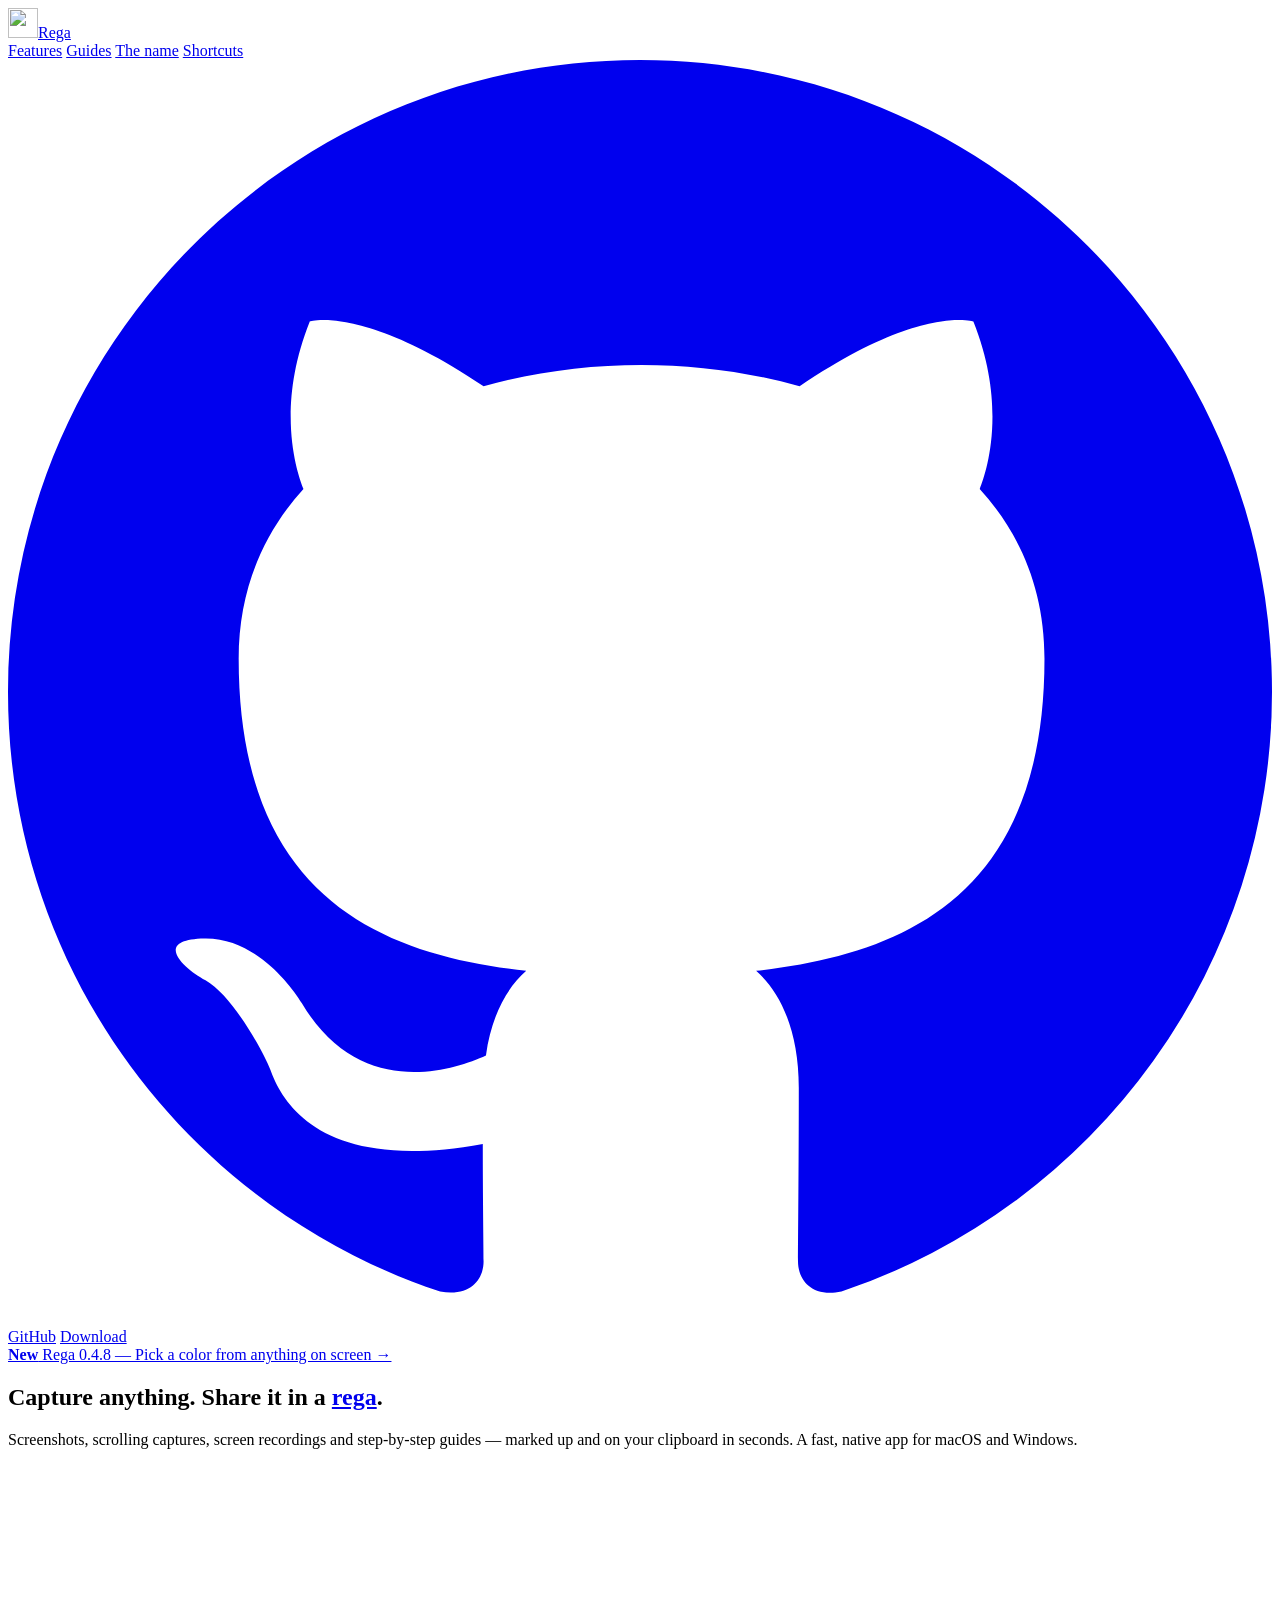
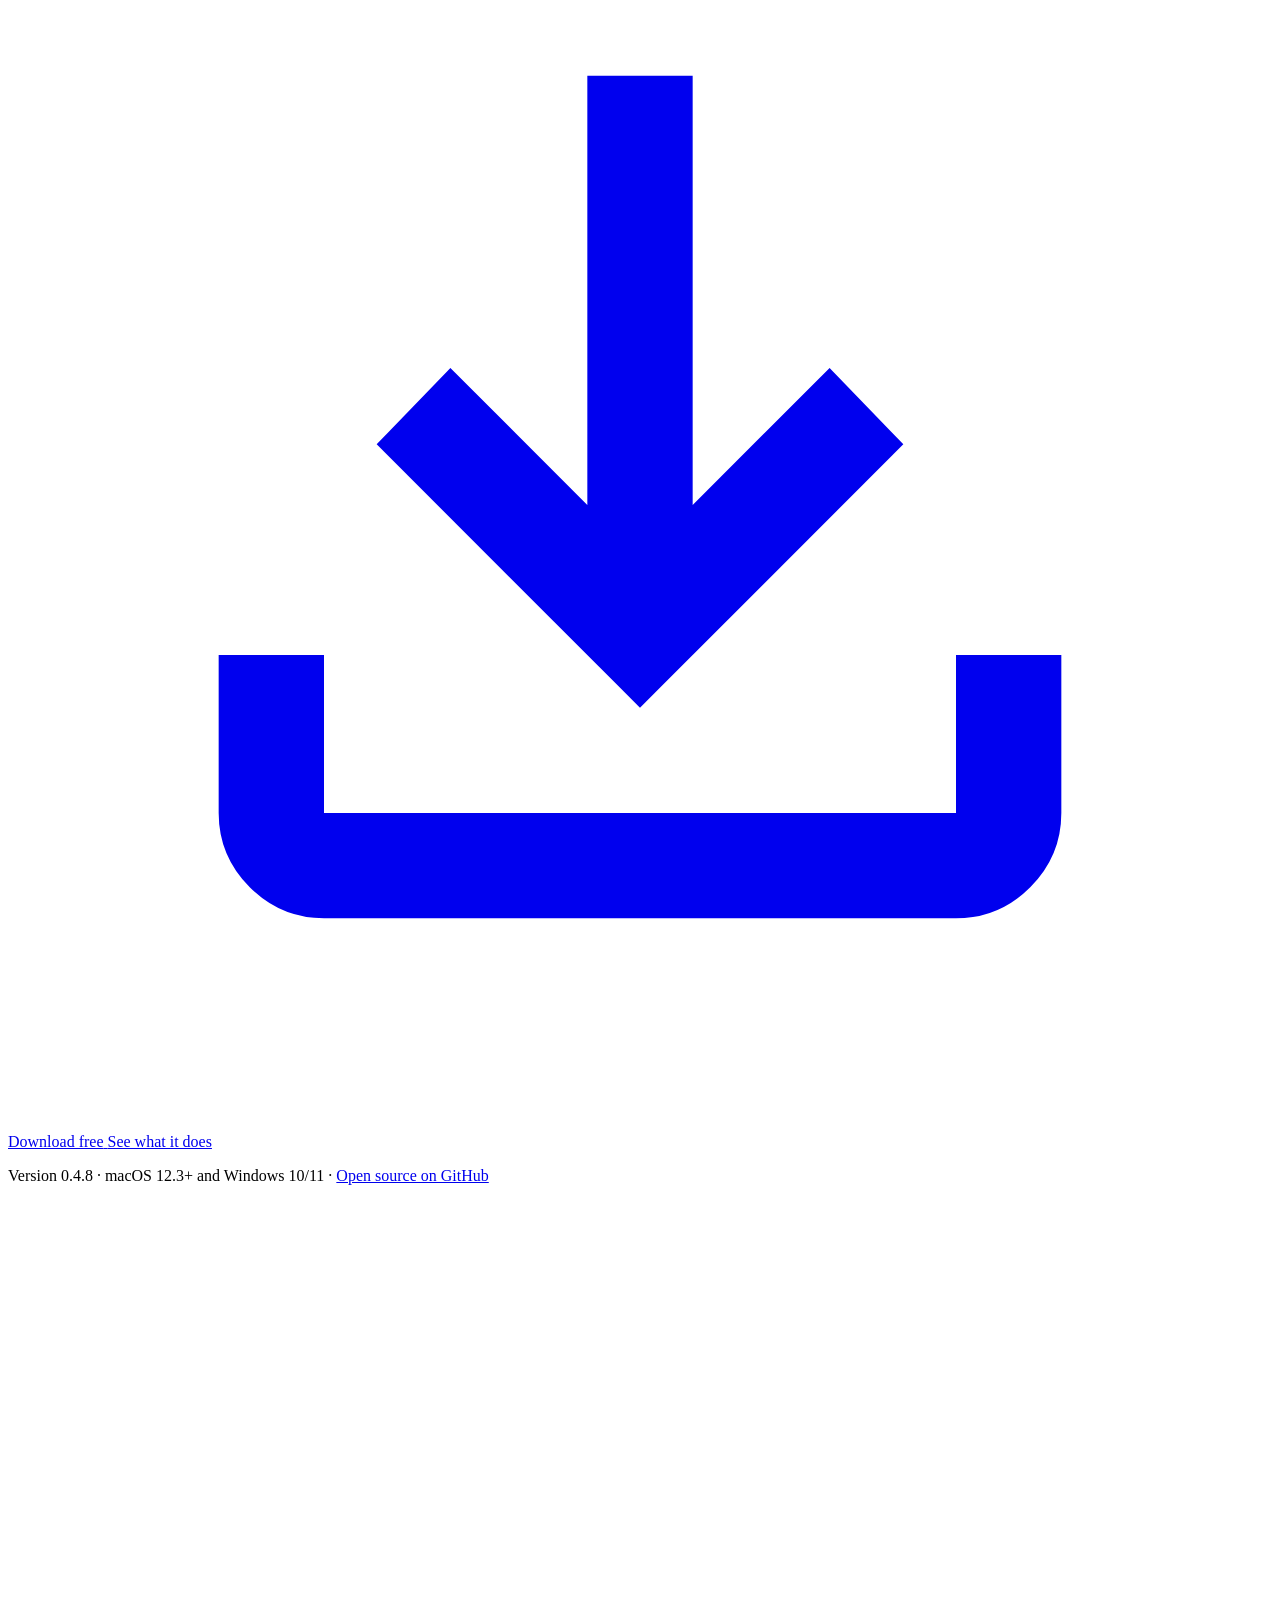
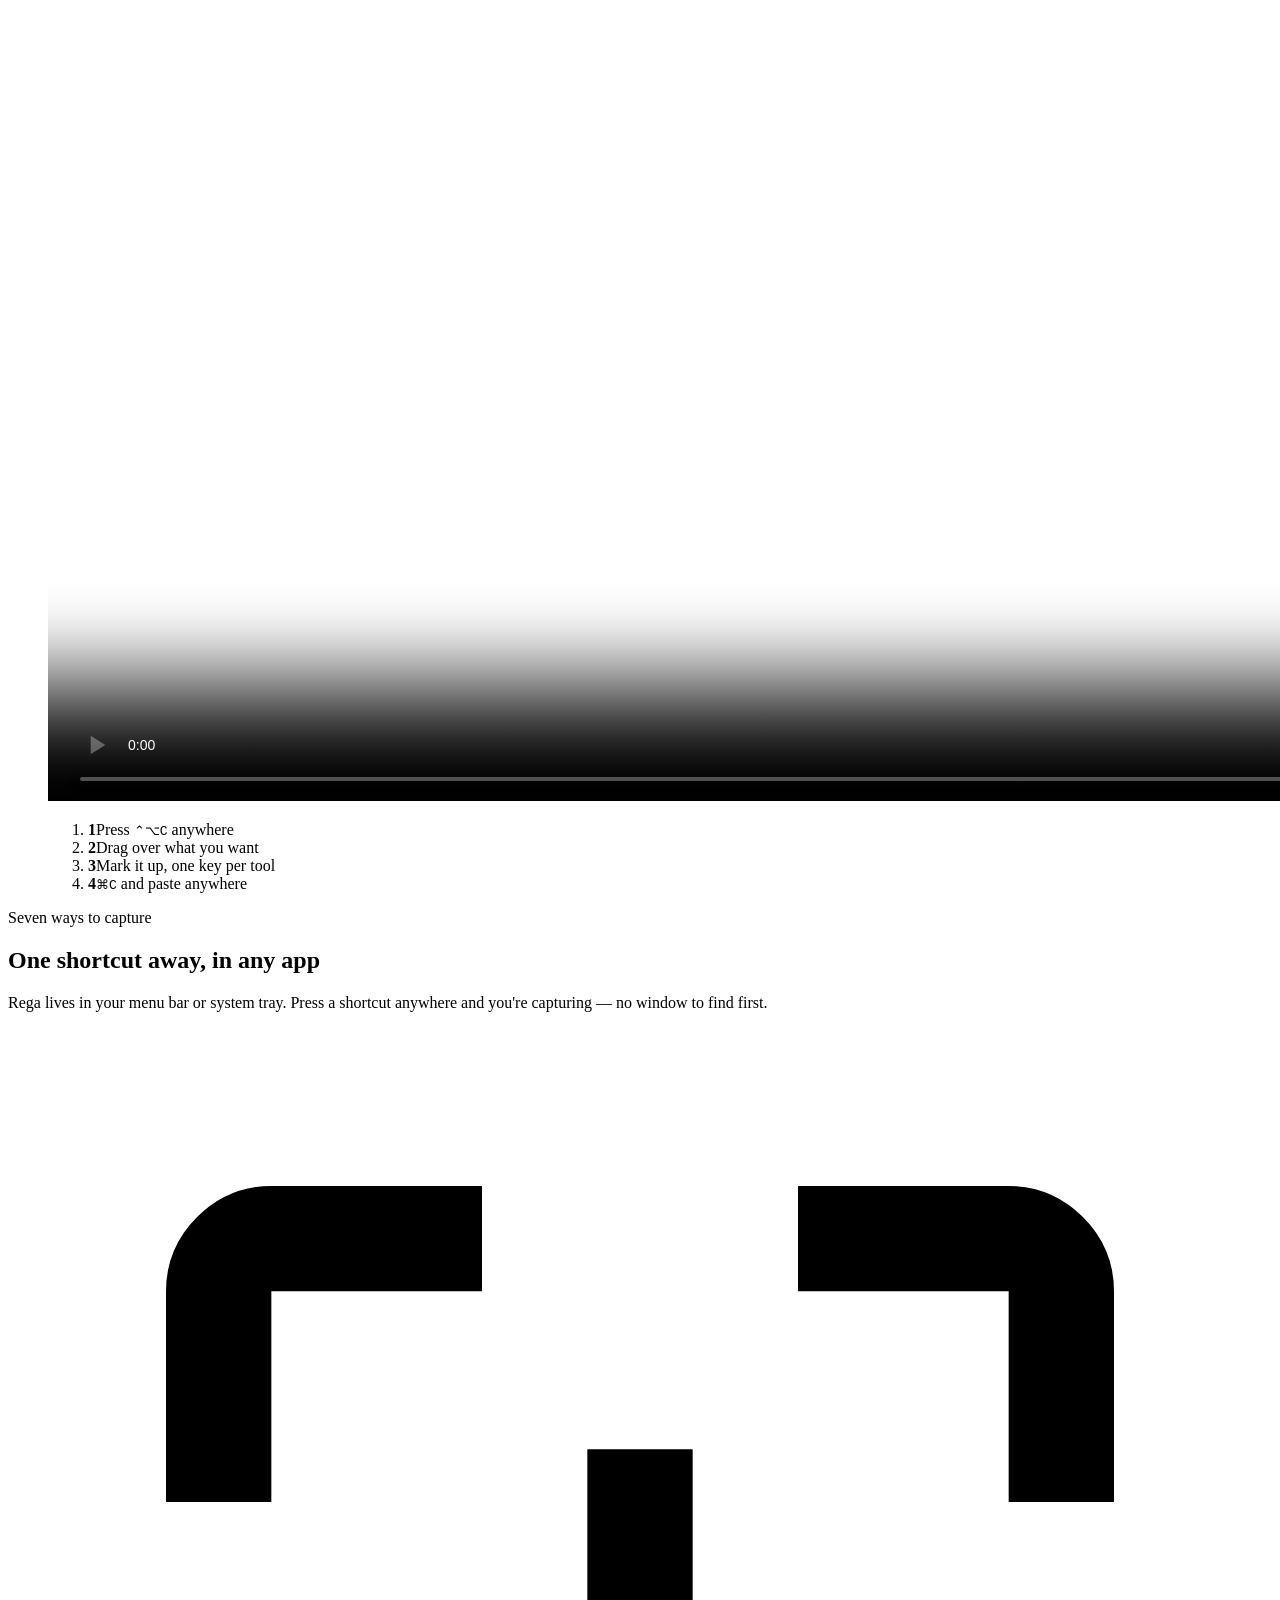
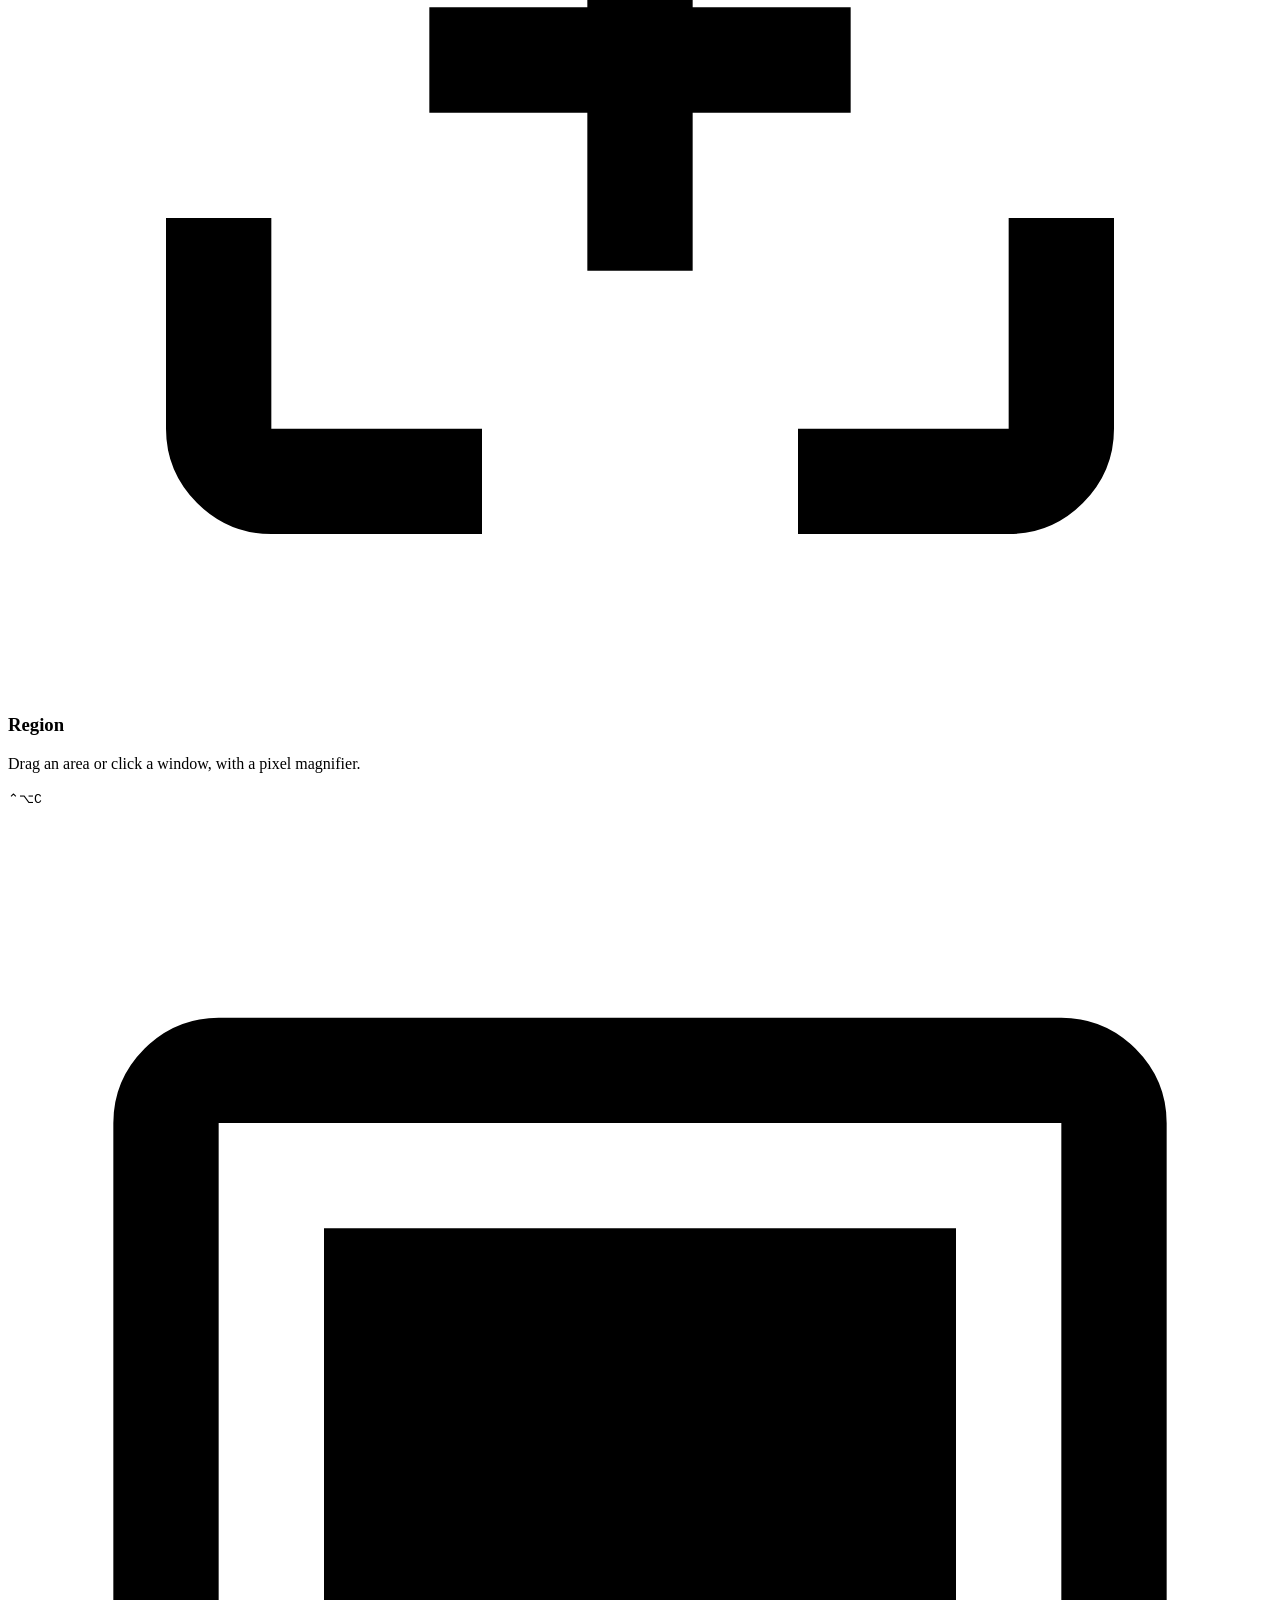
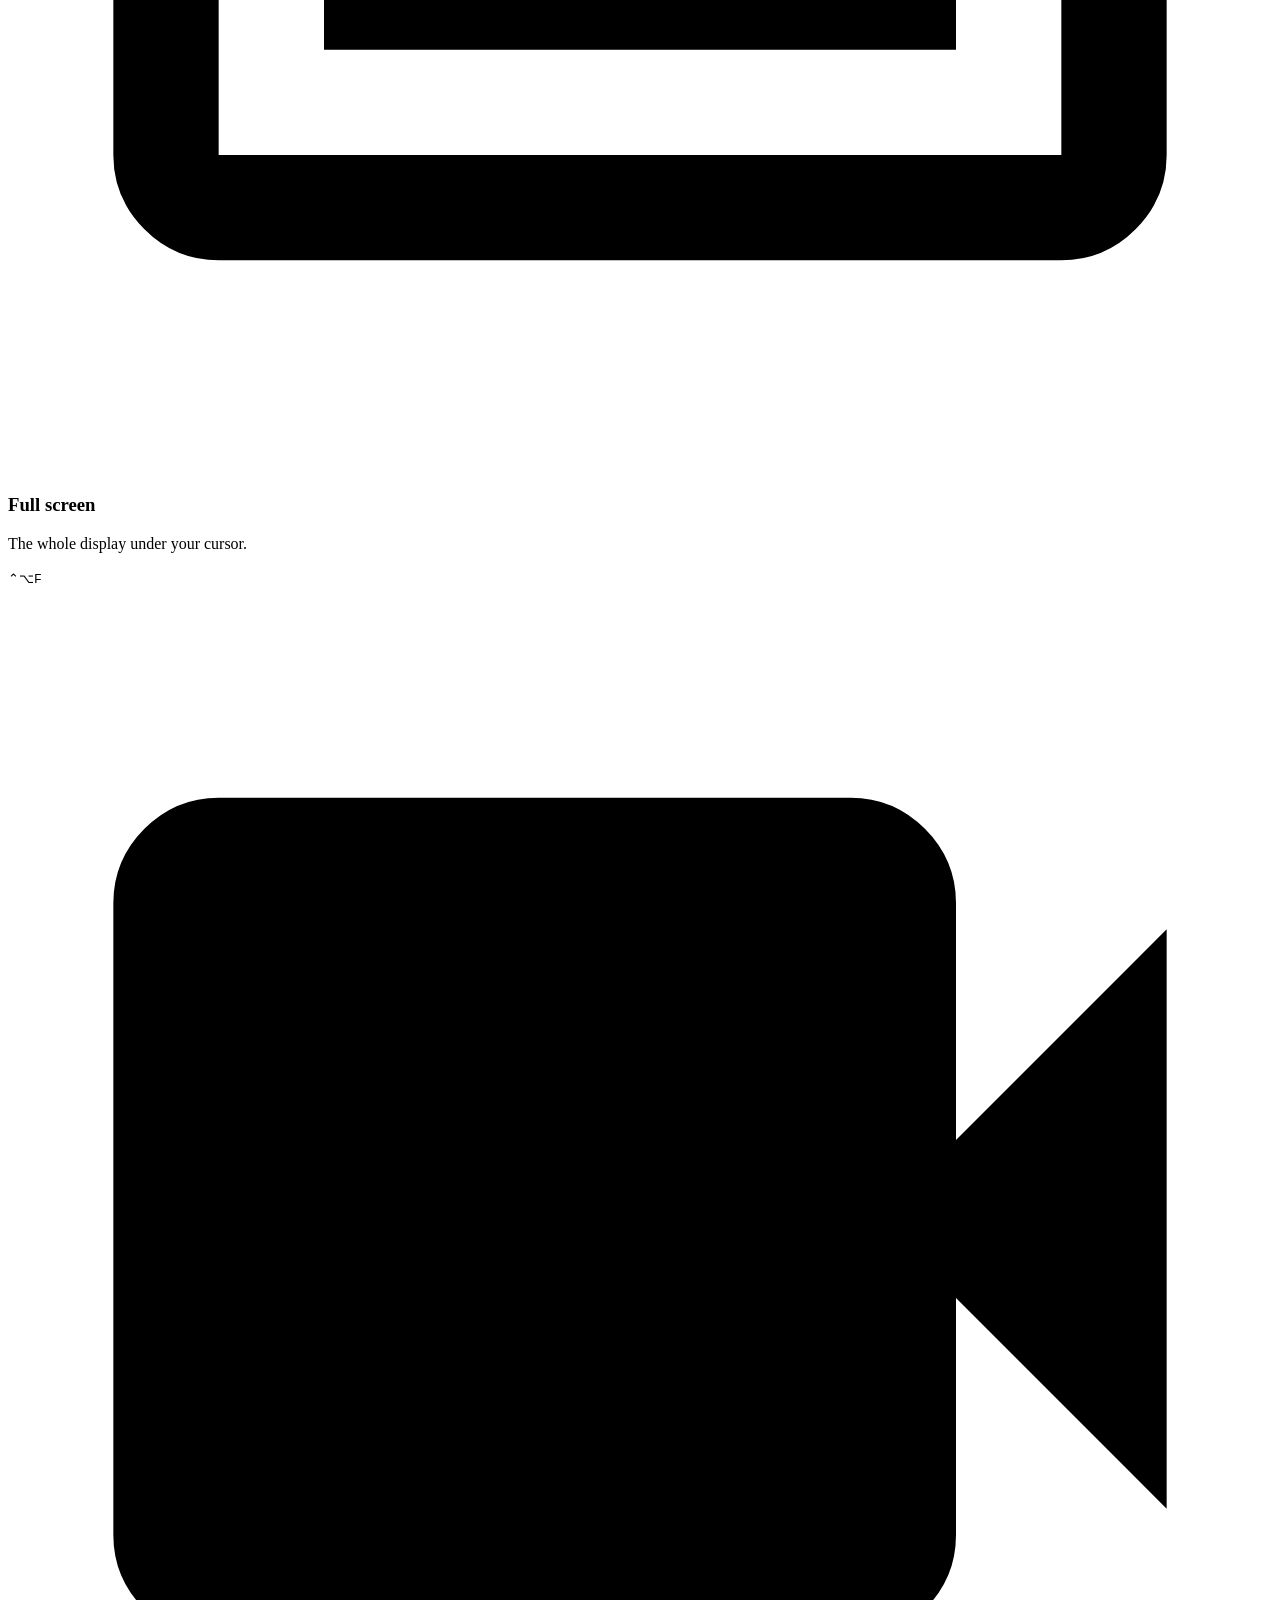
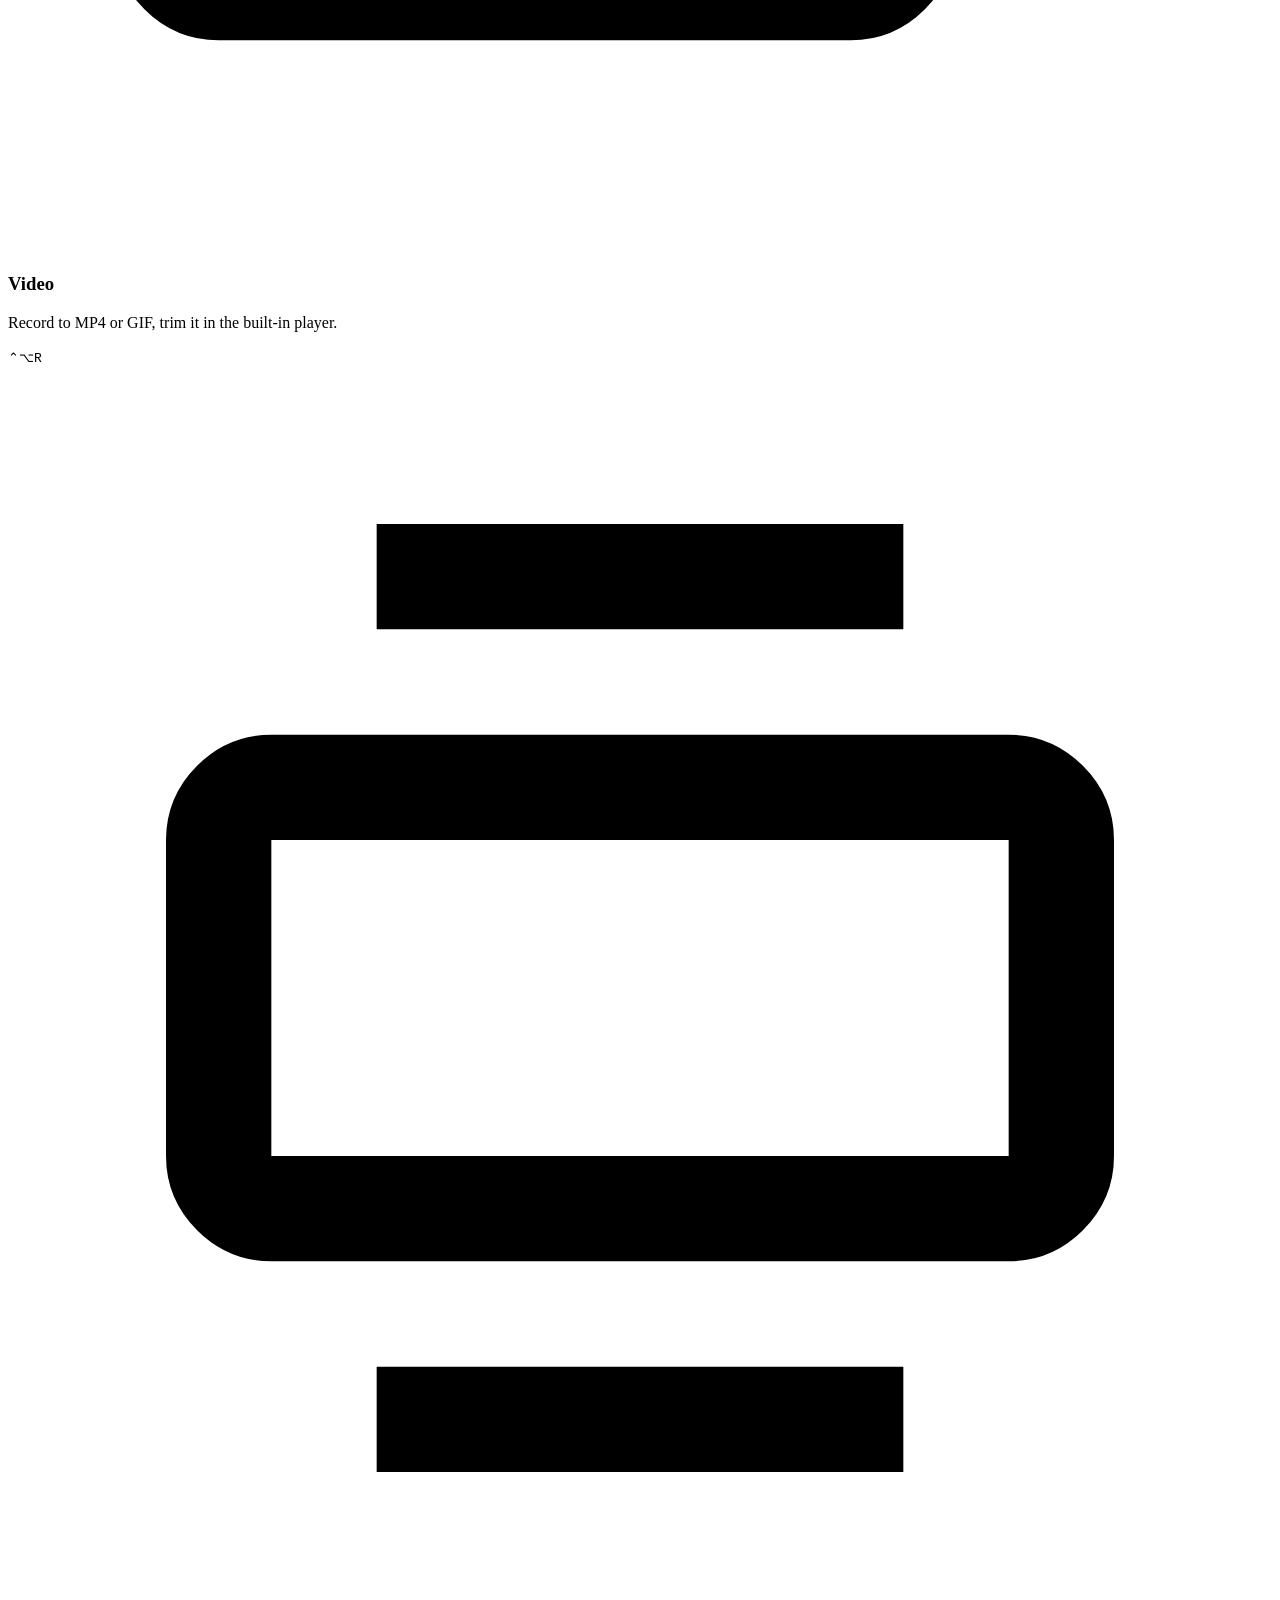
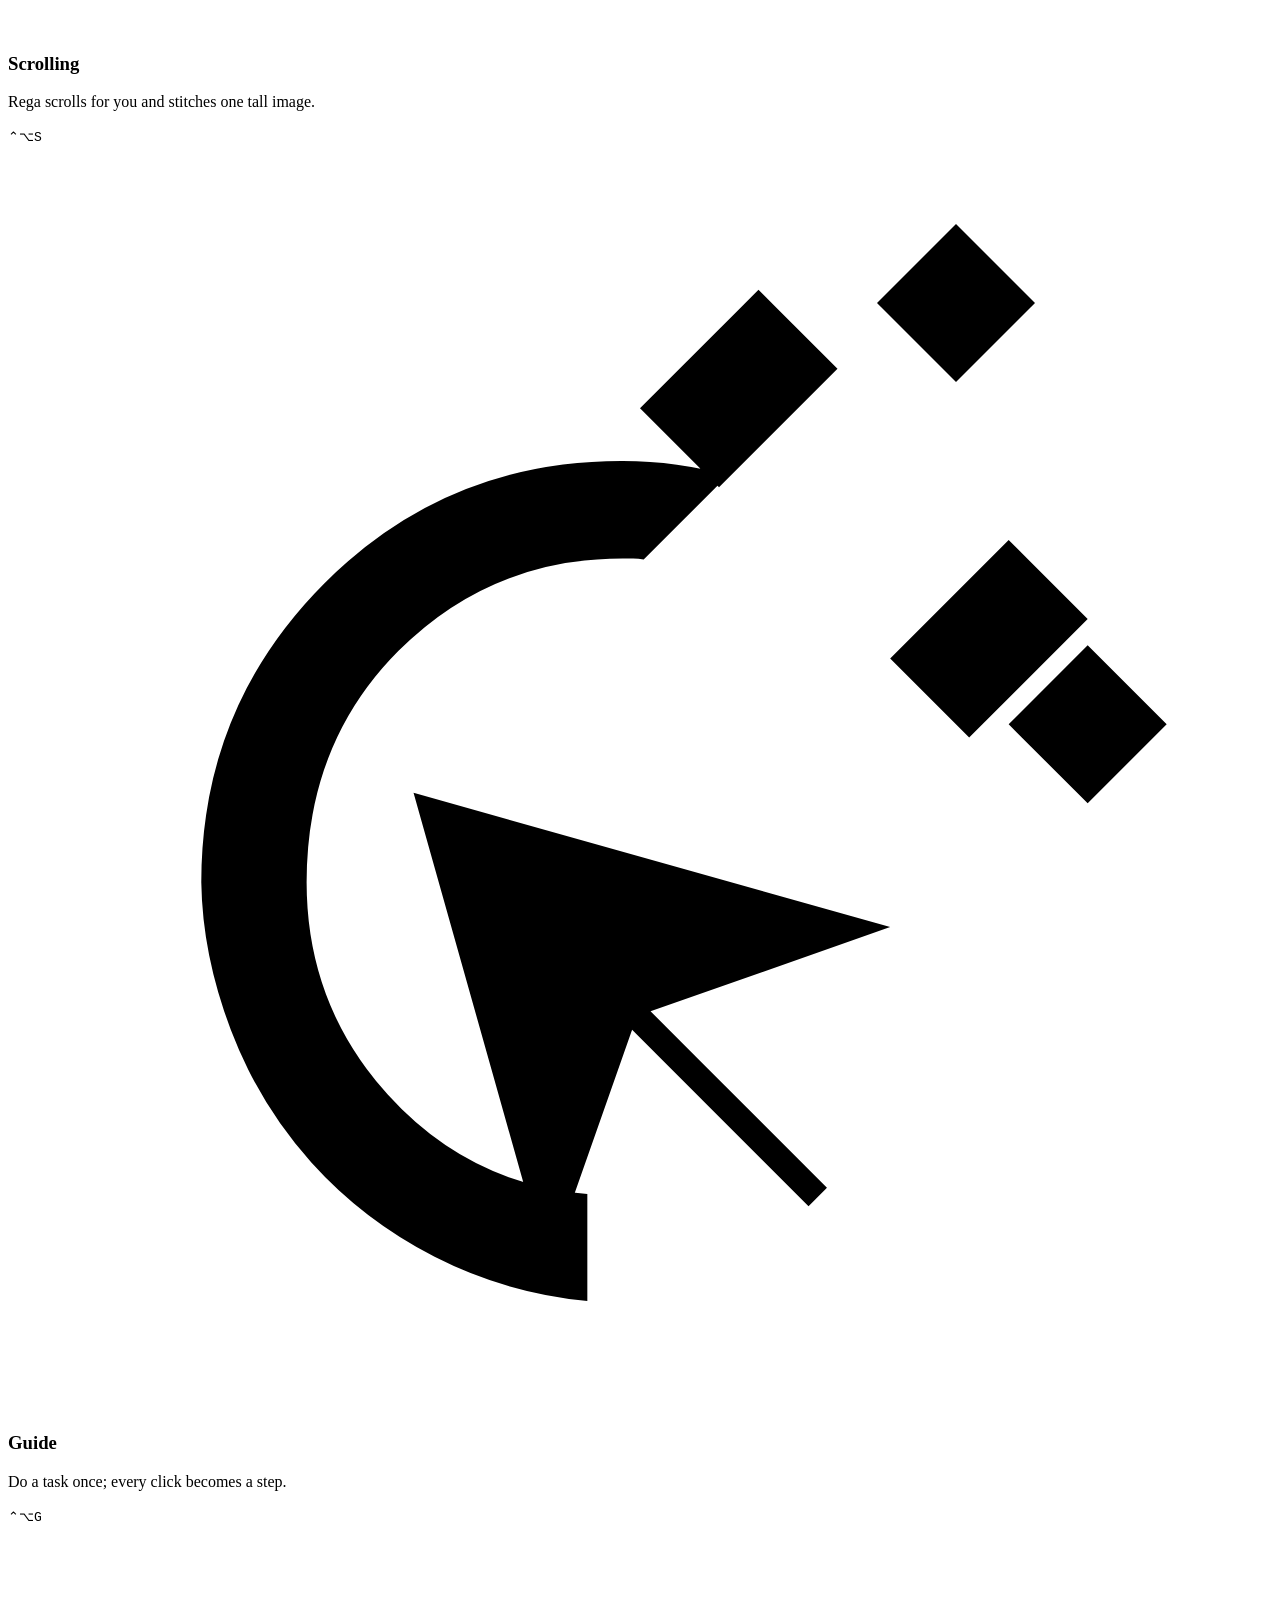
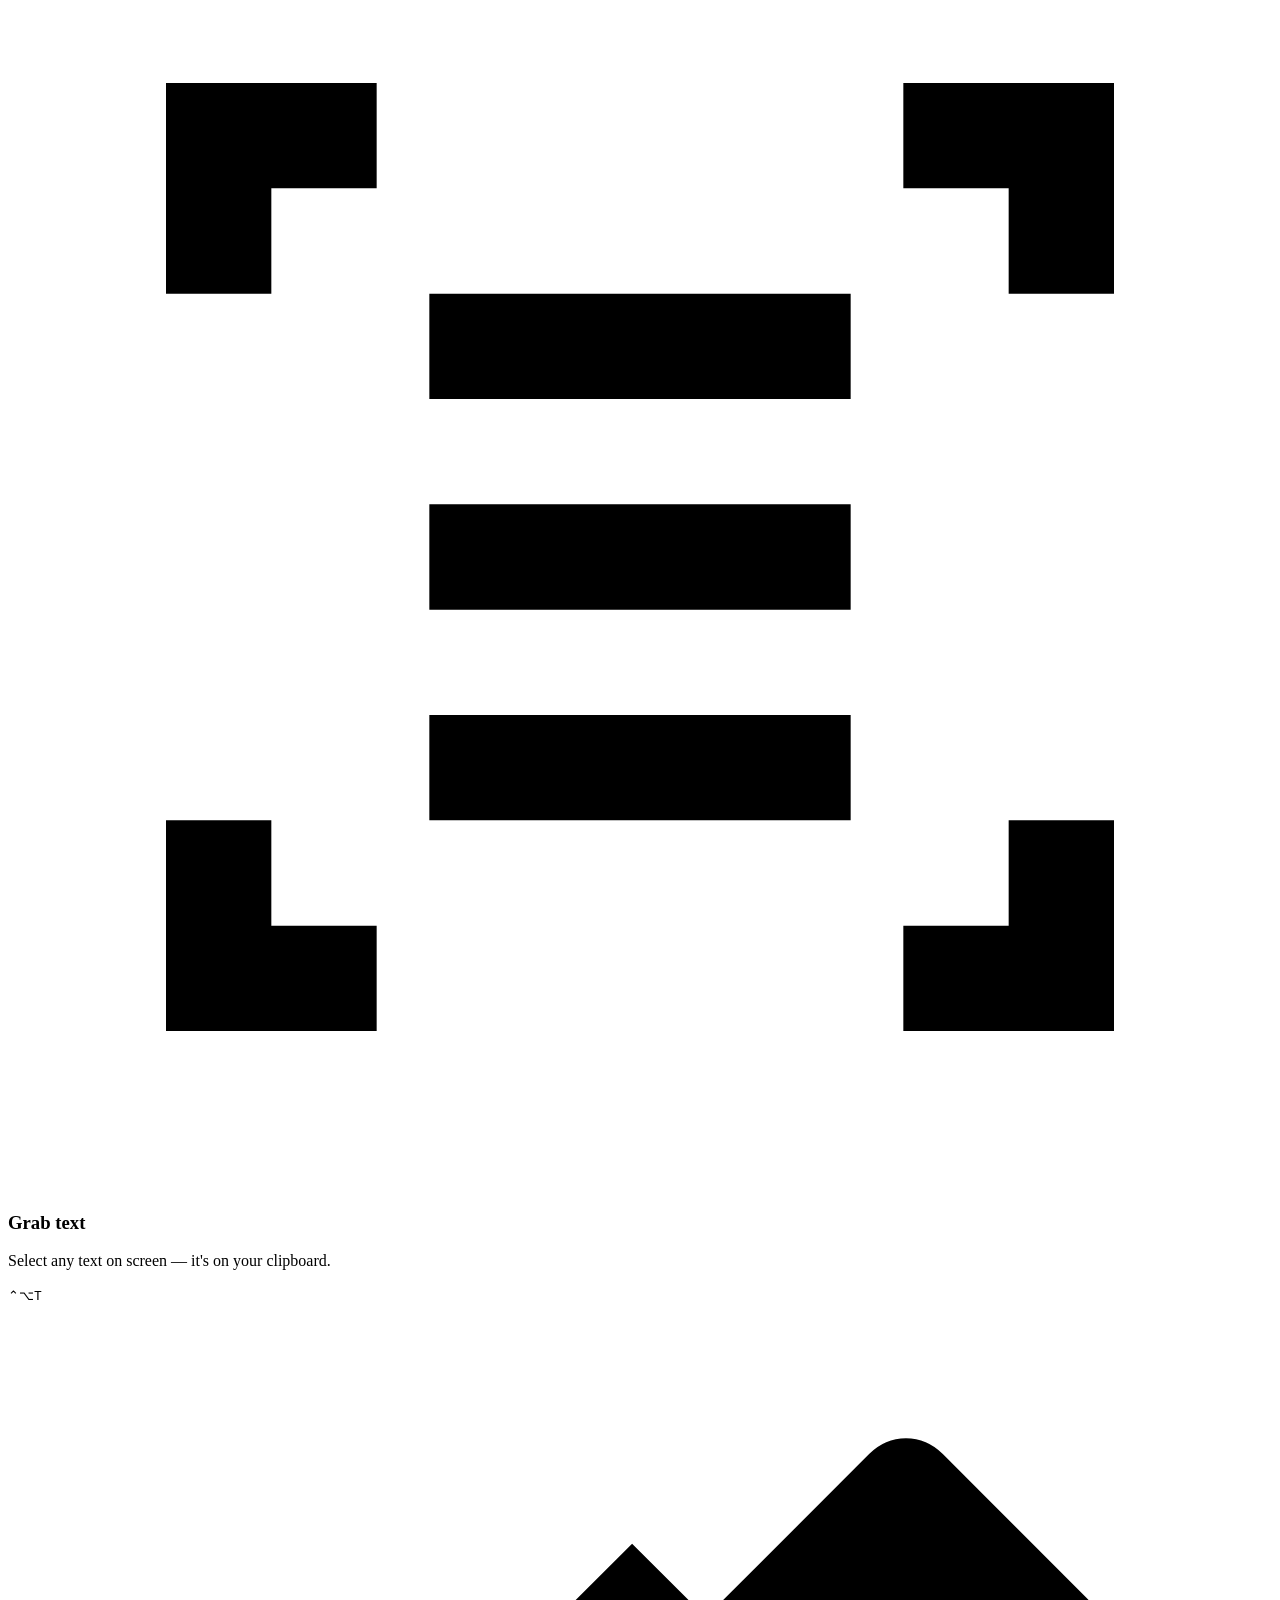
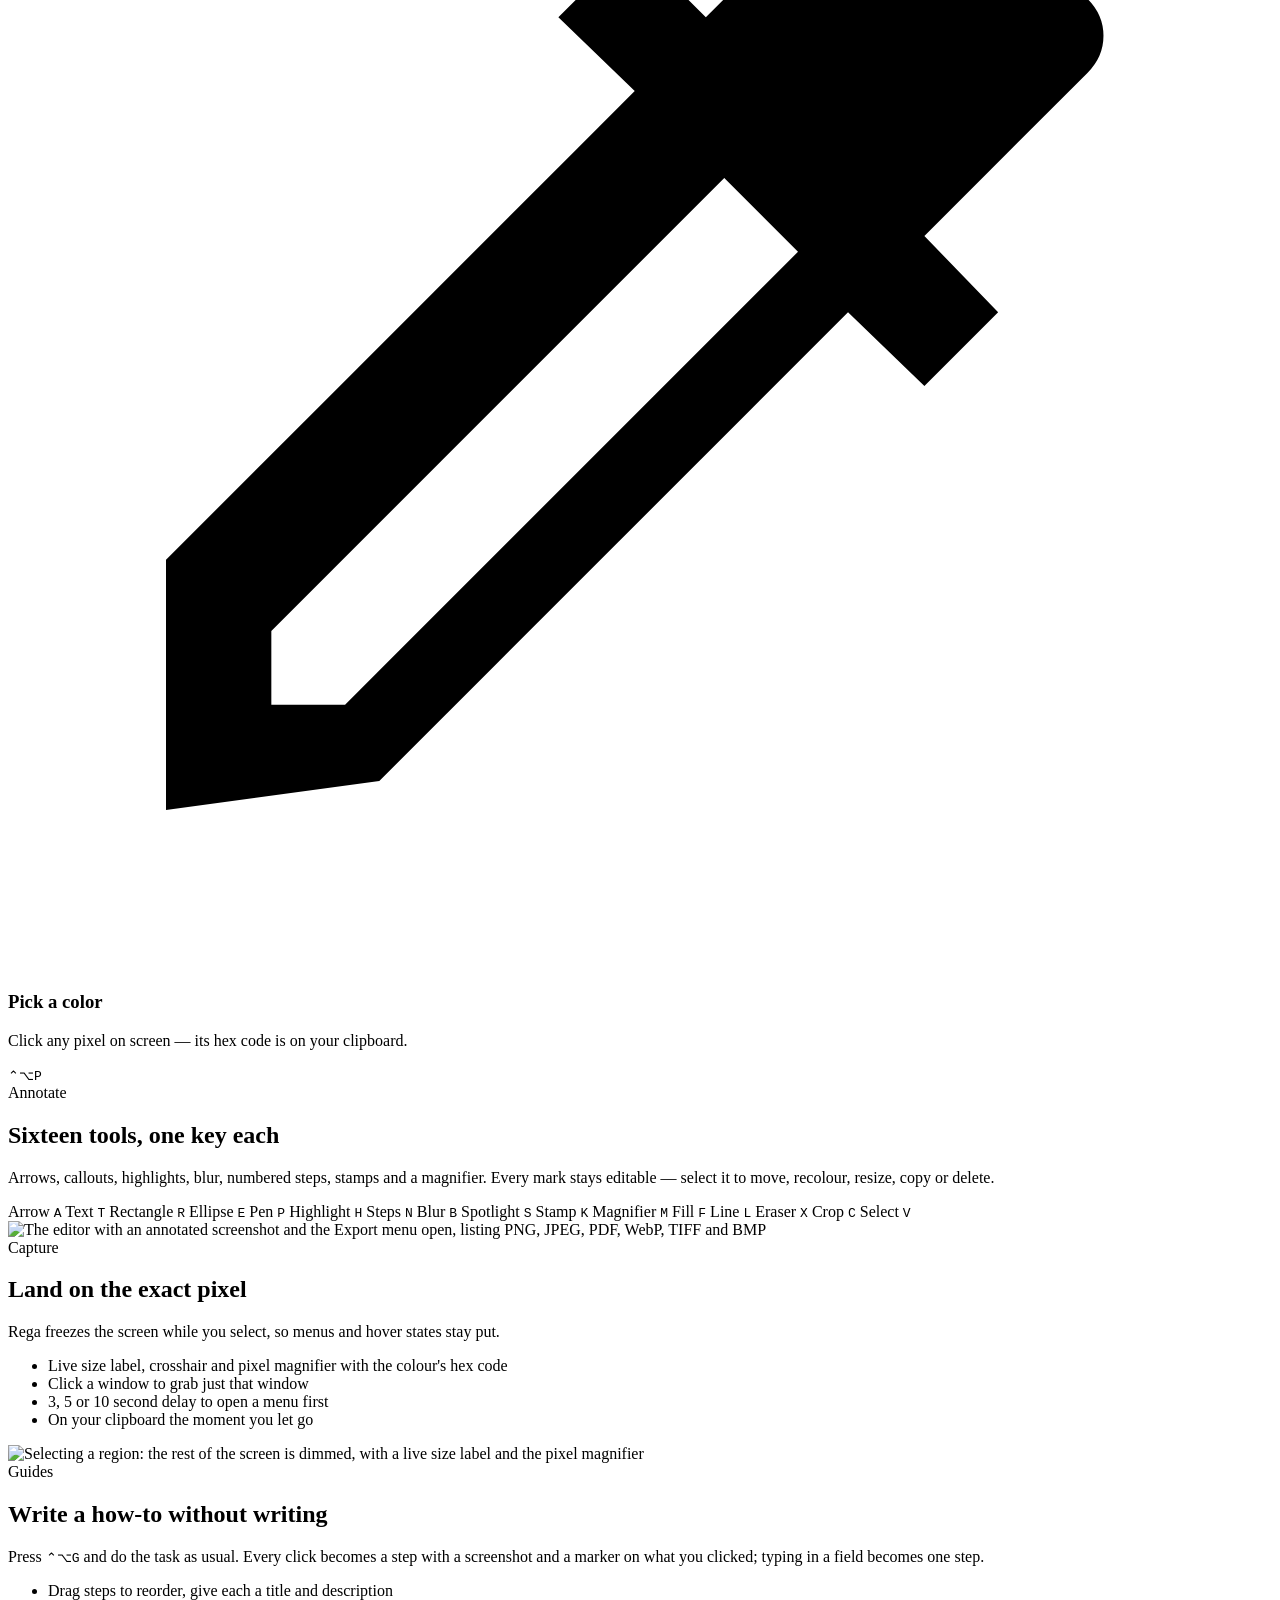
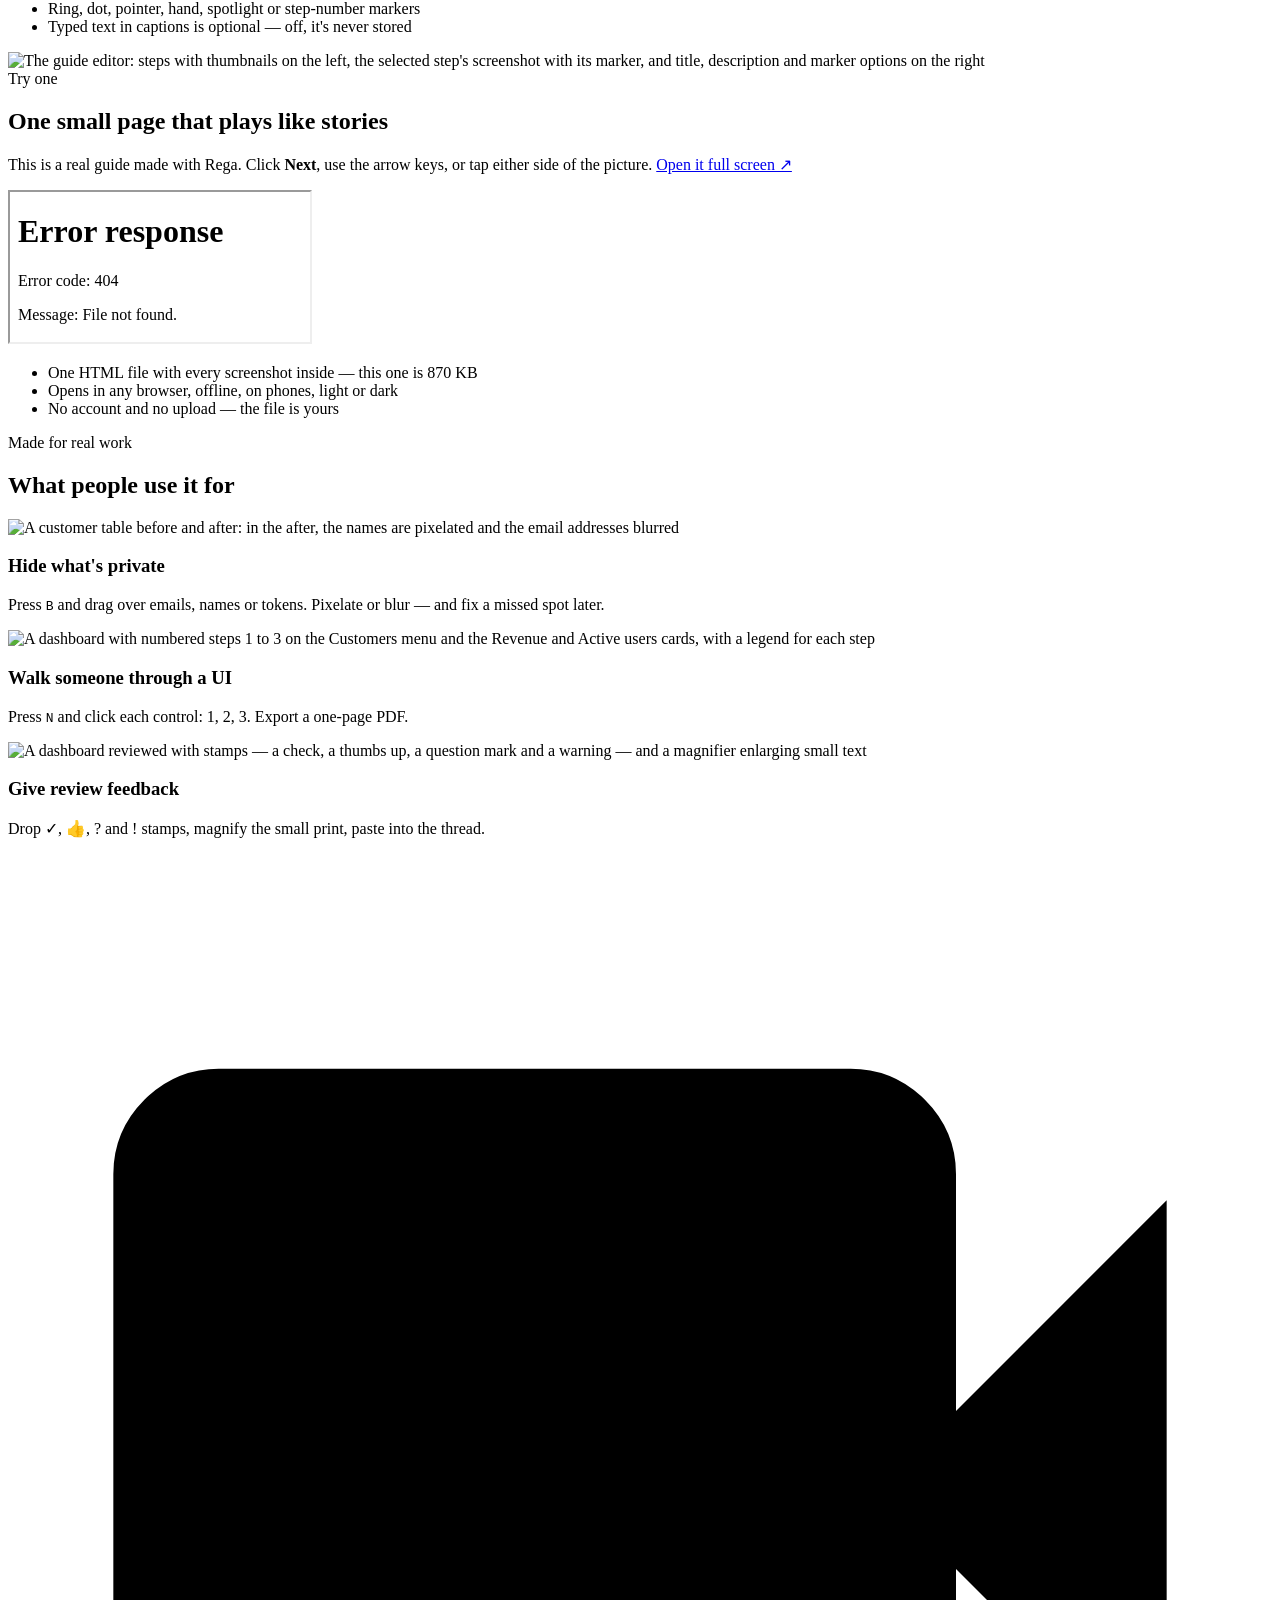
==== site/index.html @ fe881f1a "Version 0.4.8: pick a color from anything on screen; publish 0.4.8 - Pick a color: a new capture mod" ====
<!doctype html>
<html lang="en">
<head>
<meta charset="utf-8">
<meta name="viewport" content="width=device-width, initial-scale=1">
<title>Rega — capture, mark up and share your screen in seconds</title>
<meta name="description" content="Rega is a fast, native screenshot, screen recording and step-by-step guide tool for macOS and Windows. Free, no account, everything stays on your computer.">
<meta name="theme-color" content="#0b0d11">
<!-- generated:head -->
<link rel="canonical" href="https://rega-capture.vercel.app/">
<meta property="og:type" content="website">
<meta property="og:url" content="https://rega-capture.vercel.app/">
<meta property="og:title" content="Rega — capture anything, mark it up, share it in seconds">
<meta property="og:description" content="Screenshots, scrolling captures, screen recordings, step-by-step guides and OCR for macOS and Windows. Free.">
<meta property="og:image" content="https://rega-capture.vercel.app/images/og.jpg">
<meta name="twitter:card" content="summary_large_image">
<!-- /generated:head -->
<link rel="icon" type="image/png" href="/favicon.png">
<link rel="apple-touch-icon" href="/apple-touch-icon.png">
<link rel="preload" href="/fonts/ubuntu-bold.woff2" as="font" type="font/woff2" crossorigin>
<link rel="stylesheet" href="/styles.css">
<script src="/consent.js"></script>
<script src="/site.js" defer></script>
</head>
<body>

<header class="nav">
  <div class="wrap">
    <a class="brand" href="/"><img src="/images/icon.png" alt="" width="30" height="30">Rega</a>
    <nav class="nav-links" aria-label="Main">
      <a href="#features">Features</a>
      <a href="#guides">Guides</a>
      <a href="#name">The name</a>
      <a href="#shortcuts">Shortcuts</a>
    </nav>
    <div class="nav-actions">
      <a class="btn btn-small nav-gh" href="https://github.com/shairai/rega" aria-label="Rega on GitHub"><svg viewBox="0 0 16 16" fill="currentColor" aria-hidden="true"><path d="M8 0C3.58 0 0 3.58 0 8c0 3.54 2.29 6.53 5.47 7.59.4.07.55-.17.55-.38 0-.19-.01-.82-.01-1.49-2.01.37-2.53-.49-2.69-.94-.09-.23-.48-.94-.82-1.13-.28-.15-.68-.52-.01-.53.63-.01 1.08.58 1.23.82.72 1.21 1.87.87 2.33.66.07-.52.28-.87.51-1.07-1.78-.2-3.64-.89-3.64-3.95 0-.87.31-1.59.82-2.15-.08-.2-.36-1.02.08-2.12 0 0 .67-.21 2.2.82.64-.18 1.32-.27 2-.27s1.36.09 2 .27c1.53-1.04 2.2-.82 2.2-.82.44 1.1.16 1.92.08 2.12.51.56.82 1.27.82 2.15 0 3.07-1.87 3.75-3.65 3.95.29.25.54.73.54 1.48 0 1.07-.01 1.93-.01 2.2 0 .21.15.46.55.38A8.01 8.01 0 0 0 16 8c0-4.42-3.58-8-8-8"/></svg><span>GitHub</span></a>
      <a class="btn btn-primary btn-small" href="#download">Download</a>
    </div>
  </div>
</header>

<main>

<section class="hero">
  <div class="wrap">
    <!-- generated:pill -->
    <a class="pill" href="#download"><b>New</b> Rega 0.4.8 — Pick a color from anything on screen →</a>
    <!-- /generated:pill -->
    <h1>Capture anything. <span class="gradient-text">Share it in a <a class="rega" href="#name" title="רֶגַע (rega) is Hebrew for “a moment”">rega</a>.</span></h1>
    <p class="lede">Screenshots, scrolling captures, screen recordings and step-by-step guides — marked up and on your clipboard in seconds. A fast, native app for macOS and Windows.</p>
    <div class="hero-ctas">
      <a class="btn btn-primary btn-large" href="#download" data-os-cta>
        <svg viewBox="0 0 24 24" fill="currentColor" aria-hidden="true"><path d="M12 16 7 11l1.4-1.45 2.6 2.6V4h2v8.15l2.6-2.6L17 11zm-6 4q-.82 0-1.41-.59T4 18v-3h2v3h12v-3h2v3q0 .82-.59 1.41T18 20z"/></svg>
        <span>Download free</span>
      </a>
      <a class="btn btn-large" href="#features">See what it does</a>
    </div>
    <!-- generated:hero-meta -->
    <p class="hero-meta">Version 0.4.8 · macOS 12.3+ and Windows 10/11 · <a href="https://github.com/shairai/rega">Open source on GitHub</a></p>
    <!-- /generated:hero-meta -->
    <figure class="hero-shot demo">
      <div class="demo-frame">
        <video id="demo-video" src="/media/demo.mp4" poster="/media/demo.jpg" width="1920" height="1200" muted loop playsinline controls preload="auto"
          aria-label="Rega in use: press Control-Option-C, drag over part of a dashboard, add an arrow, a text callout, a blur, step numbers and a check mark, copy it, and paste it into a team chat"></video>
        <button class="demo-toggle" type="button" aria-label="Pause the demo" hidden>
          <svg class="i-pause" viewBox="0 0 24 24" fill="currentColor" aria-hidden="true"><path d="M7 5h3.5v14H7zm6.5 0H17v14h-3.5z"/></svg>
          <svg class="i-play" viewBox="0 0 24 24" fill="currentColor" aria-hidden="true"><path d="M8 5.5v13l10.5-6.5z"/></svg>
        </button>
      </div>
      <ol class="demo-steps">
        <li data-step="1" data-t="0.00"><b>1</b><span>Press <kbd>⌃⌥C</kbd> anywhere</span></li>
        <li data-step="2" data-t="1.60"><b>2</b><span>Drag over what you want</span></li>
        <li data-step="3" data-t="4.40"><b>3</b><span>Mark it up, one key per tool</span></li>
        <li data-step="4" data-t="12.47"><b>4</b><span><kbd>⌘C</kbd> and paste anywhere</span></li>
      </ol>
    </figure>
  </div>
</section>

<section id="features" class="alt">
  <div class="wrap">
    <div class="section-head">
      <span class="eyebrow">Seven ways to capture</span>
      <h2>One shortcut away, in any app</h2>
      <p>Rega lives in your menu bar or system tray. Press a shortcut anywhere and you're capturing — no window to find first.</p>
    </div>
    <div class="modes">
      <div class="mode">
        <div class="badge"><svg viewBox="0 0 24 24" fill="currentColor" aria-hidden="true"><path d="M3 9V5q0-.82.59-1.41T5 3h4v2H5v4zm0 6v4q0 .82.59 1.41T5 21h4v-2H5v-4zm12 6v-2h4v-4h2v4q0 .82-.59 1.41T19 21zm4-12V5h-4V3h4q.82 0 1.41.59T21 5v4zm-8 7v-3H8v-2h3V8h2v3h3v2h-3v3z"/></svg></div>
        <h3>Region</h3><p>Drag an area or click a window, with a pixel magnifier.</p><kbd>⌃⌥C</kbd>
      </div>
      <div class="mode">
        <div class="badge"><svg viewBox="0 0 24 24" fill="currentColor" aria-hidden="true"><path d="M4 20q-.82 0-1.41-.59T2 18V6q0-.82.59-1.41T4 4h16q.82 0 1.41.59T22 6v12q0 .82-.59 1.41T20 20zm0-2h16V6H4zm2-2h12V8H6z"/></svg></div>
        <h3>Full screen</h3><p>The whole display under your cursor.</p><kbd>⌃⌥F</kbd>
      </div>
      <div class="mode">
        <div class="badge"><svg viewBox="0 0 24 24" fill="currentColor" aria-hidden="true"><path d="M4 20q-.82 0-1.41-.59T2 18V6q0-.82.59-1.41T4 4h12q.82 0 1.41.59T18 6v4.5l4-4v11l-4-4V18q0 .82-.59 1.41T16 20z"/></svg></div>
        <h3>Video</h3><p>Record to MP4 or GIF, trim it in the built-in player.</p><kbd>⌃⌥R</kbd>
      </div>
      <div class="mode">
        <div class="badge"><svg viewBox="0 0 24 24" fill="currentColor" aria-hidden="true"><path d="M7 3h10v2H7zm0 16h10v2H7zM5 7h14q.82 0 1.41.59T21 9v6q0 .82-.59 1.41T19 17H5q-.82 0-1.41-.59T3 15V9q0-.82.59-1.41T5 7m0 2v6h14V9z"/></svg></div>
        <h3>Scrolling</h3><p>Rega scrolls for you and stitches one tall image.</p><kbd>⌃⌥S</kbd>
      </div>
      <div class="mode">
        <div class="badge"><svg viewBox="0 0 24 24" fill="currentColor" aria-hidden="true"><path d="M11 21.95q-1.55-.15-2.9-.84t-2.34-1.79-1.53-2.52T3.67 14q0-3.33 2.33-5.67T11.67 6q.53 0 1.03.07t.97.2l-1.6 1.6q-.1-.02-.2-.02h-.2q-2.5 0-4.25 1.75T5.67 14q0 2.33 1.54 4.03T11 19.92zm4.2-1.8L11.85 16.8l-1.6 4.55L7.7 12.3l9.05 2.55-4.55 1.6 3.35 3.35zM13.5 6.5 12 5l2.25-2.25 1.5 1.5zm4.75 4.75-1.5-1.5L19 7.5 20.5 9zM18 4.5 16.5 3 18 1.5 19.5 3zm2.5 8L19 11l1.5-1.5L22 11z"/></svg></div>
        <h3>Guide</h3><p>Do a task once; every click becomes a step.</p><kbd>⌃⌥G</kbd>
      </div>
      <div class="mode">
        <div class="badge"><svg viewBox="0 0 24 24" fill="currentColor" aria-hidden="true"><path d="M3 7V3h4v2H5v2zm0 14v-4h2v2h2v2zm14 0v-2h2v-2h2v4zm2-14V5h-2V3h4v4zM8 17h8v-2H8zm0-4h8v-2H8zm0-4h8V7H8z"/></svg></div>
        <h3>Grab text</h3><p>Select any text on screen — it's on your clipboard.</p><kbd>⌃⌥T</kbd>
      </div>
      <div class="mode">
        <div class="badge"><svg viewBox="0 0 24 24" fill="currentColor" aria-hidden="true"><path d="M3 21v-4.75l8.9-8.9-1.45-1.4 1.4-1.4 1.4 1.4 3.1-3.1q.3-.3.7-.3t.7.3l2.75 2.75q.3.3.3.7t-.3.7l-3.1 3.1 1.4 1.45-1.4 1.4-1.45-1.4-8.9 8.9zm2-2h1.4l8.6-8.6-1.4-1.4L5 17.6z"/></svg></div>
        <h3>Pick a color</h3><p>Click any pixel on screen — its hex code is on your clipboard.</p><kbd>⌃⌥P</kbd>
      </div>
    </div>
  </div>
</section>

<section>
  <div class="wrap">
    <div class="feature">
      <div class="feature-text">
        <span class="eyebrow">Annotate</span>
        <h2>Sixteen tools, one key each</h2>
        <p>Arrows, callouts, highlights, blur, numbered steps, stamps and a magnifier. Every mark stays editable — select it to move, recolour, resize, copy or delete.</p>
        <div class="tools">
          <span class="tool">Arrow <kbd>A</kbd></span>
          <span class="tool">Text <kbd>T</kbd></span>
          <span class="tool">Rectangle <kbd>R</kbd></span>
          <span class="tool">Ellipse <kbd>E</kbd></span>
          <span class="tool">Pen <kbd>P</kbd></span>
          <span class="tool">Highlight <kbd>H</kbd></span>
          <span class="tool">Steps <kbd>N</kbd></span>
          <span class="tool">Blur <kbd>B</kbd></span>
          <span class="tool">Spotlight <kbd>S</kbd></span>
          <span class="tool">Stamp <kbd>K</kbd></span>
          <span class="tool">Magnifier <kbd>M</kbd></span>
          <span class="tool">Fill <kbd>F</kbd></span>
          <span class="tool">Line <kbd>L</kbd></span>
          <span class="tool">Eraser <kbd>X</kbd></span>
          <span class="tool">Crop <kbd>C</kbd></span>
          <span class="tool">Select <kbd>V</kbd></span>
        </div>
      </div>
      <img src="/images/export-menu.webp" width="2000" height="1397" loading="lazy" alt="The editor with an annotated screenshot and the Export menu open, listing PNG, JPEG, PDF, WebP, TIFF and BMP">
    </div>

    <div class="feature flip">
      <div class="feature-text">
        <span class="eyebrow">Capture</span>
        <h2>Land on the exact pixel</h2>
        <p>Rega freezes the screen while you select, so menus and hover states stay put.</p>
        <ul class="ticks">
          <li>Live size label, crosshair and pixel magnifier <span>with the colour's hex code</span></li>
          <li>Click a window to grab just that window</li>
          <li>3, 5 or 10 second delay <span>to open a menu first</span></li>
          <li>On your clipboard the moment you let go</li>
        </ul>
      </div>
      <img src="/images/capture-overlay.webp" width="2000" height="1250" loading="lazy" alt="Selecting a region: the rest of the screen is dimmed, with a live size label and the pixel magnifier">
    </div>
  </div>
</section>

<section id="guides" class="alt">
  <div class="wrap">
    <div class="feature">
      <div class="feature-text">
        <span class="eyebrow">Guides</span>
        <h2>Write a how-to without writing</h2>
        <p>Press <kbd>⌃⌥G</kbd> and do the task as usual. Every click becomes a step with a screenshot and a marker on what you clicked; typing in a field becomes one step.</p>
        <ul class="ticks">
          <li>Drag steps to reorder, give each a title and description</li>
          <li>Ring, dot, pointer, hand, spotlight or step-number markers</li>
          <li>Typed text in captions is optional <span>— off, it's never stored</span></li>
        </ul>
      </div>
      <img src="/images/guide-editor.webp" width="2000" height="1397" loading="lazy" alt="The guide editor: steps with thumbnails on the left, the selected step's screenshot with its marker, and title, description and marker options on the right">
    </div>

    <div class="guide-demo">
      <div class="section-head">
        <span class="eyebrow">Try one</span>
        <h2>One small page that plays like stories</h2>
        <p>This is a real guide made with Rega. Click <b>Next</b>, use the arrow keys, or tap either side of the picture. <a href="/guide-demo" target="_blank" rel="noopener">Open it full screen ↗</a></p>
      </div>
      <div class="guide-try">
        <iframe src="/guide-demo" title="A guide made with Rega: capture, mark up and share a screenshot, in five steps" loading="lazy"></iframe>
      </div>
      <ul class="ticks guide-facts">
        <li>One HTML file with every screenshot inside <span>— this one is 870 KB</span></li>
        <li>Opens in any browser, offline, on phones, light or dark</li>
        <li>No account and no upload <span>— the file is yours</span></li>
      </ul>
    </div>
  </div>
</section>

<section>
  <div class="wrap">
    <div class="section-head">
      <span class="eyebrow">Made for real work</span>
      <h2>What people use it for</h2>
    </div>
    <div class="examples">
      <article class="example">
        <img src="/images/card-blur.webp" width="1360" height="988" loading="lazy" alt="A customer table before and after: in the after, the names are pixelated and the email addresses blurred">
        <div><h3>Hide what's private</h3><p>Press <kbd>B</kbd> and drag over emails, names or tokens. Pixelate or blur — and fix a missed spot later.</p></div>
      </article>
      <article class="example">
        <img src="/images/card-steps.webp" width="1600" height="816" loading="lazy" alt="A dashboard with numbered steps 1 to 3 on the Customers menu and the Revenue and Active users cards, with a legend for each step">
        <div><h3>Walk someone through a UI</h3><p>Press <kbd>N</kbd> and click each control: 1, 2, 3. Export a one-page PDF.</p></div>
      </article>
      <article class="example">
        <img src="/images/example-feedback.webp" width="2000" height="1062" loading="lazy" alt="A dashboard reviewed with stamps — a check, a thumbs up, a question mark and a warning — and a magnifier enlarging small text">
        <div><h3>Give review feedback</h3><p>Drop ✓, 👍, ? and ! stamps, magnify the small print, paste into the thread.</p></div>
      </article>
    </div>

    <div class="cards" style="margin-top:20px">
      <div class="card"><h3><svg viewBox="0 0 24 24" fill="currentColor" aria-hidden="true"><path d="M4 20q-.82 0-1.41-.59T2 18V6q0-.82.59-1.41T4 4h12q.82 0 1.41.59T18 6v4.5l4-4v11l-4-4V18q0 .82-.59 1.41T16 20z"/></svg>Record a quick demo</h3><p>MP4 or GIF with pause, resume and a cursor highlight. Trim it, or save just the trimmed part as a GIF.</p></div>
      <div class="card"><h3><svg viewBox="0 0 24 24" fill="currentColor" aria-hidden="true"><path d="M8 17h8v-2H8zm0-4h8v-2H8zm0-4h8V7H8zM3 7V3h4v2H5v2zm0 14v-4h2v2h2v2zm14 0v-2h2v-2h2v4zm2-14V5h-2V3h4v4z"/></svg>Copy text out of anything</h3><p>Video calls, images, error dialogs. Built on the OCR inside macOS and Windows.</p></div>
      <div class="card"><h3><svg viewBox="0 0 24 24" fill="currentColor" aria-hidden="true"><path d="M5 21q-.82 0-1.41-.59T3 19V5q0-.82.59-1.41T5 3h14q.82 0 1.41.59T21 5v14q0 .82-.59 1.41T19 21zm0-2h14V5H5zm1-2h12l-3.75-5-3 4L9 13z"/></svg>Before / after collages</h3><p>Start from a blank canvas, paste screenshots side by side, label them, export.</p></div>
      <div class="card"><h3><svg viewBox="0 0 24 24" fill="currentColor" aria-hidden="true"><path d="M6 22q-.82 0-1.41-.59T4 20V4q0-.82.59-1.41T6 2h8l6 6v12q0 .82-.59 1.41T18 22zm7-13V4H6v16h12V9z"/></svg>Every export format</h3><p>PNG, JPEG, PDF, WebP, TIFF or BMP — or just <kbd>⌘C</kbd> and paste.</p></div>
      <div class="card"><h3><svg viewBox="0 0 24 24" fill="currentColor" aria-hidden="true"><path d="M4 20q-.82 0-1.41-.59T2 18V6q0-.82.59-1.41T4 4h6l2 2h8q.82 0 1.41.59T22 8v10q0 .82-.59 1.41T20 20z"/></svg>A library of everything</h3><p>Every capture is saved and stays re-editable: the original pixels and your marks, side by side.</p></div>
      <div class="card"><h3><svg viewBox="0 0 24 24" fill="currentColor" aria-hidden="true"><path d="M5 19q-.82 0-1.41-.59T3 17V7q0-.82.59-1.41T5 5h14q.82 0 1.41.59T21 7v10q0 .82-.59 1.41T19 19zm3-3h8v-2H8zm-3-3h2v-2H5zm3 0h2v-2H8zm3 0h2v-2h-2zm3 0h2v-2h-2zm3 0h2v-2h-2zM5 10h2V8H5zm3 0h2V8H8zm3 0h2V8h-2zm3 0h2V8h-2zm3 0h2V8h-2z"/></svg>Your shortcuts</h3><p>Re-record any global shortcut with a click; reset one or all.</p></div>
    </div>
  </div>
</section>

<section id="private" class="alt">
  <div class="wrap">
    <div class="section-head">
      <span class="eyebrow">Private by design</span>
      <h2>Your screen stays on your computer</h2>
      <p>No account, no cloud, nothing watching what you capture — and the code is open, so you don't have to take our word for it.</p>
    </div>
    <div class="cards cards-4">
      <div class="card"><h3><svg viewBox="0 0 24 24" fill="currentColor" aria-hidden="true"><path d="M6 22q-.82 0-1.41-.59T4 20V10q0-.82.59-1.41T6 8h1V6q0-2.08 1.46-3.54T12 1t3.54 1.46T17 6v2h1q.82 0 1.41.59T20 10v10q0 .82-.59 1.41T18 22zm0-2h12V10H6zm6-3q.82 0 1.41-.59T14 15t-.59-1.41T12 13t-1.41.59T10 15t.59 1.41T12 17M9 8h6V6q0-1.25-.88-2.12T12 3t-2.12.88T9 6z"/></svg>Nothing uploaded</h3><p>Captures, recordings and guides are files in a folder you pick. Nothing is sent anywhere.</p></div>
      <div class="card"><h3><svg viewBox="0 0 24 24" fill="currentColor" aria-hidden="true"><path d="M12 12q-1.65 0-2.82-1.17T8 8t1.18-2.82T12 4t2.83 1.18T16 8t-1.17 2.83T12 12m-8 8v-2.8q0-.85.44-1.56t1.16-1.09q1.55-.77 3.15-1.16T12 13t3.25.39 3.15 1.16q.72.38 1.16 1.09T20 17.2V20z"/></svg>No account</h3><p>Download, open, capture. There's nothing to sign up for.</p></div>
      <div class="card"><h3><svg viewBox="0 0 24 24" fill="currentColor" aria-hidden="true"><path d="M12 17q.42 0 .71-.29T13 16t-.29-.71T12 15t-.71.29T11 16t.29.71.71.29m-1-4h2V7h-2zm1 9q-2.08 0-3.9-.79t-3.17-2.14-2.14-3.17T2 12t.79-3.9 2.14-3.17T8.1 2.79 12 2t3.9.79 3.17 2.14 2.14 3.17T22 12t-.79 3.9-2.14 3.17-3.17 2.14T12 22"/></svg>No tracking</h3><p>No analytics in the app. The only request Rega makes is a daily look for a new version — and you can turn that off. This website counts visits only if you allow it.</p></div>
      <div class="card"><h3><svg viewBox="0 0 24 24" fill="currentColor" aria-hidden="true"><path d="m8 18-6-6 6-6 1.42 1.42L4.85 12l4.57 4.58zm8 0-1.42-1.42L19.15 12l-4.57-4.58L16 6l6 6z"/></svg>Open source</h3><p>Every line is <a href="https://github.com/shairai/rega">on GitHub</a> under the MIT License. Read what Rega does with your screen, or build it yourself.</p></div>
    </div>
  </div>
</section>

<section id="name">
  <div class="wrap">
    <div class="name">
      <div class="name-word">
        <div class="he gradient-text" lang="he" dir="rtl">רֶגַע</div>
        <div class="say">re·ga · /ˈʁeɡa/</div>
      </div>
      <div>
        <span class="eyebrow">The name</span>
        <h2>Rega is Hebrew for “a moment”</h2>
        <p>In Israel you hear it all day: <strong>“Rega!”</strong> — hang on a second. <strong>“Rega, rega…”</strong> — wait, let me show you. <strong>“Rak rega”</strong> — just a moment.</p>
        <p>That's how long it should take to show someone what's on your screen: one shortcut, one drag, and it's on their screen too. Just a rega.</p>
        <p class="fine-print"><b>Wait, it's Hebrew?</b> If that has you warming up for “from the river to the sea”, relax: the only thing here that goes from end to end is a scrolling capture. Closing this tab takes about a rega.</p>
      </div>
    </div>
  </div>
</section>

<section id="free" class="alt">
  <div class="wrap">
    <div class="free">
      <span class="eyebrow">Pricing</span>
      <h2>Free. <span class="gradient-text">Really.</span></h2>
      <p>No subscription, no trial, no “Pro” tier hiding the good tools. Every feature on this page is in the free download, and the code is <a href="https://github.com/shairai/rega">open source</a>.</p>
      <p class="fine-print"><b>The fine print:</b> if the word “free” makes you think “Free Palestine”, you can definitely feel free — and not download.</p>
    </div>
  </div>
</section>

<section id="shortcuts">
  <div class="wrap">
    <div class="section-head">
      <span class="eyebrow">Keyboard first</span>
      <h2>Shortcuts that work in any app</h2>
      <p>Every global shortcut can be changed in Settings.</p>
    </div>
    <div class="keys">
      <div><span>Capture a region or window</span><kbd>⌃⌥C</kbd></div>
      <div><span>Copy the marked-up image</span><kbd>⌘C</kbd></div>
      <div><span>Capture the full screen</span><kbd>⌃⌥F</kbd></div>
      <div><span>Paste an image onto the canvas</span><kbd>⌘V</kbd></div>
      <div><span>Start / stop a video</span><kbd>⌃⌥R</kbd></div>
      <div><span>New blank image</span><kbd>⌘N</kbd></div>
      <div><span>Scrolling capture</span><kbd>⌃⌥S</kbd></div>
      <div><span>Undo / redo</span><kbd>⌘Z / ⌘⇧Z</kbd></div>
      <div><span>Start / stop a guide</span><kbd>⌃⌥G</kbd></div>
      <div><span>Eyedropper</span><kbd>I</kbd></div>
      <div><span>Grab text (OCR)</span><kbd>⌃⌥T</kbd></div>
      <div><span>Zoom to fit</span><kbd>0</kbd></div>
      <div><span>Pick a color from the screen</span><kbd>⌃⌥P</kbd></div>
      <div><span>Highlighter (hold ⇧ to stay on the line)</span><kbd>H</kbd></div>
    </div>
    <p class="keys-note">On Windows, read ⌘ as Ctrl, ⌥ as Alt and ⌃ as Ctrl.</p>
  </div>
</section>

<section id="download" class="alt">
  <div class="wrap">
    <div class="section-head">
      <span class="eyebrow">Download</span>
      <h2>Get Rega</h2>
      <p>Free for macOS and Windows. Rega tells you when a new version is out.</p>
    </div>
    <!-- generated:downloads -->
    <div class="downloads">
      <article class="download" data-os="mac">
        <header>
          <svg viewBox="0 0 24 24" fill="currentColor" aria-hidden="true"><path d="M16.37 12.73c-.02-2.13 1.74-3.15 1.82-3.2-.99-1.45-2.53-1.65-3.08-1.67-1.31-.13-2.56.77-3.22.77-.67 0-1.69-.75-2.78-.73-1.43.02-2.75.83-3.48 2.11-1.49 2.58-.38 6.39 1.07 8.48.71 1.02 1.55 2.17 2.66 2.13 1.07-.04 1.47-.69 2.76-.69s1.65.69 2.78.67c1.15-.02 1.88-1.04 2.58-2.07.81-1.19 1.15-2.34 1.17-2.4-.03-.01-2.24-.86-2.26-3.4M14.25 6.47c.59-.71.98-1.7.87-2.69-.85.03-1.88.57-2.49 1.28-.55.63-1.03 1.64-.9 2.61.95.07 1.92-.48 2.52-1.2"/></svg>
          <div><h3>macOS</h3><div class="os-note">Apple silicon and Intel</div></div>
          <span class="you-tag">Your system</span>
        </header>
        <a class="btn btn-primary btn-large" href="/download/mac" data-version="0.4.8">Download for Mac</a>
        <dl><dt>Version</dt><dd>0.4.8 · 17 Nov 2026</dd><dt>Size</dt><dd>15.9 MB disk image</dd><dt>Needs</dt><dd>macOS 12.3 or later</dd></dl>
        <details>
          <summary>First launch</summary>
          <ol>
            <li>Open the disk image and drag Rega to Applications.</li>
            <li>Open Rega. It's signed and notarized by Apple, so it opens like any other app.</li>
            <li>Grant Screen Recording (and Accessibility for scrolling captures and guides) when Rega asks.</li>
          </ol>
        </details>
      </article>
      <article class="download" data-os="windows">
        <header>
          <svg viewBox="0 0 24 24" fill="currentColor" aria-hidden="true"><path d="M3 5.1 10.4 4v7.1H3zm8.3-1.2L21 2.5v8.6h-9.7zM3 12h7.4v7.1L3 18zm8.3 0H21v8.6l-9.7-1.4z"/></svg>
          <div><h3>Windows</h3><div class="os-note">64-bit installer</div></div>
          <span class="you-tag">Your system</span>
        </header>
        <a class="btn btn-primary btn-large" href="/download/windows" data-version="0.4.8">Download for Windows</a>
        <dl><dt>Version</dt><dd>0.4.8 · 17 Nov 2026</dd><dt>Size</dt><dd>6.6 MB installer</dd><dt>Needs</dt><dd>Windows 10 or 11, 64-bit</dd></dl>
        <details>
          <summary>First launch</summary>
          <ol>
            <li>Run the installer. If Windows SmartScreen says it protected your PC, click <b>More info</b> › <b>Run anyway</b>: the installer isn't code-signed yet.</li>
            <li>Rega starts in the system tray, next to the clock.</li>
            <li>On Windows N editions, MP4 recording needs Microsoft's free Media Feature Pack.</li>
          </ol>
        </details>
      </article>
    </div>
    <!-- /generated:downloads -->
    <p class="download-alt">Rather build it yourself? The source and build steps are <a href="https://github.com/shairai/rega#install">on GitHub</a>. Found a bug? <a href="https://github.com/shairai/rega/issues">Tell us there</a>.</p>
  </div>
</section>

</main>

<footer>
  <div class="wrap">
    <span>© 2026 Shai Raiten · <a href="https://github.com/shairai/rega/blob/master/LICENSE">MIT License</a></span>
    <nav aria-label="Footer">
      <a href="/#download">Download</a>
      <a href="/privacy">Privacy</a>
      <a href="https://github.com/shairai/rega">GitHub</a>
      <a href="https://github.com/shairai/rega/issues">Report a bug</a>
      <a href="/latest.json">latest.json</a>
      <a href="#" data-consent-open>Cookie settings</a>
    </nav>
  </div>
</footer>

</body>
</html>
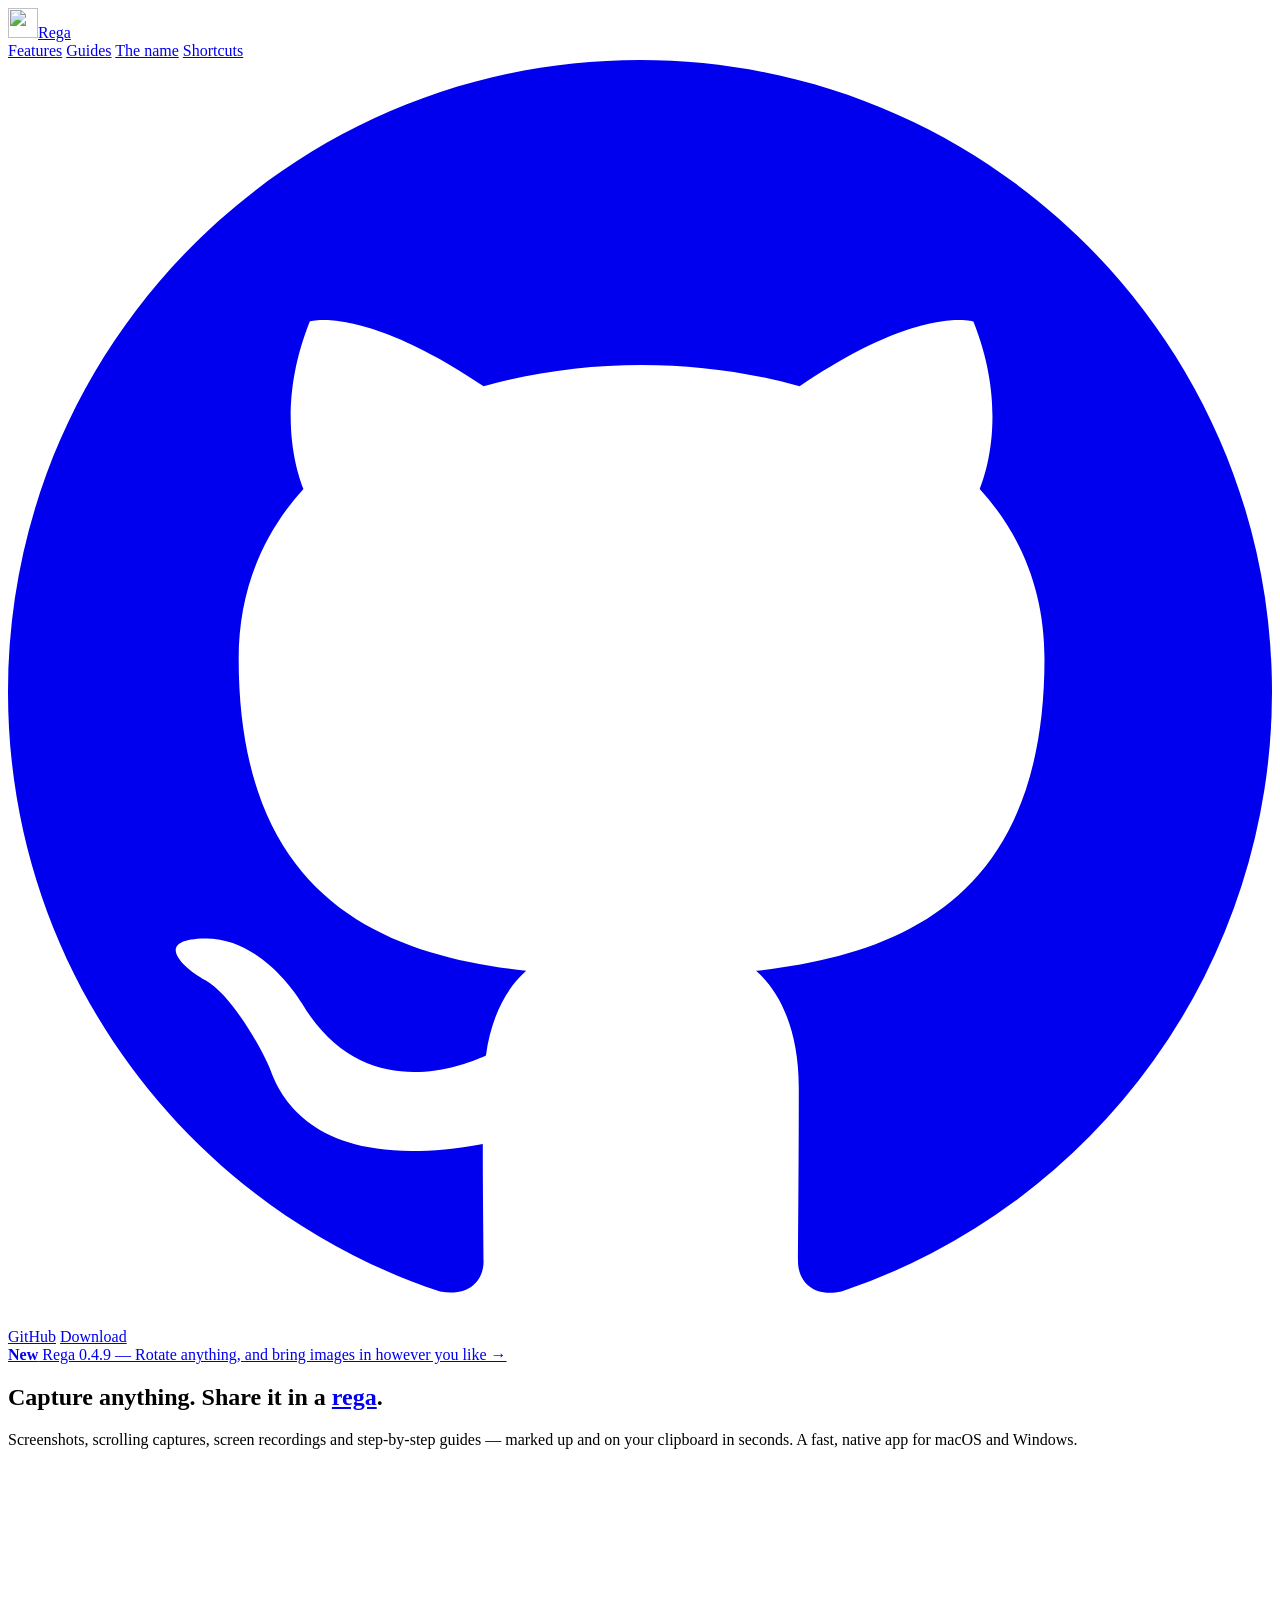
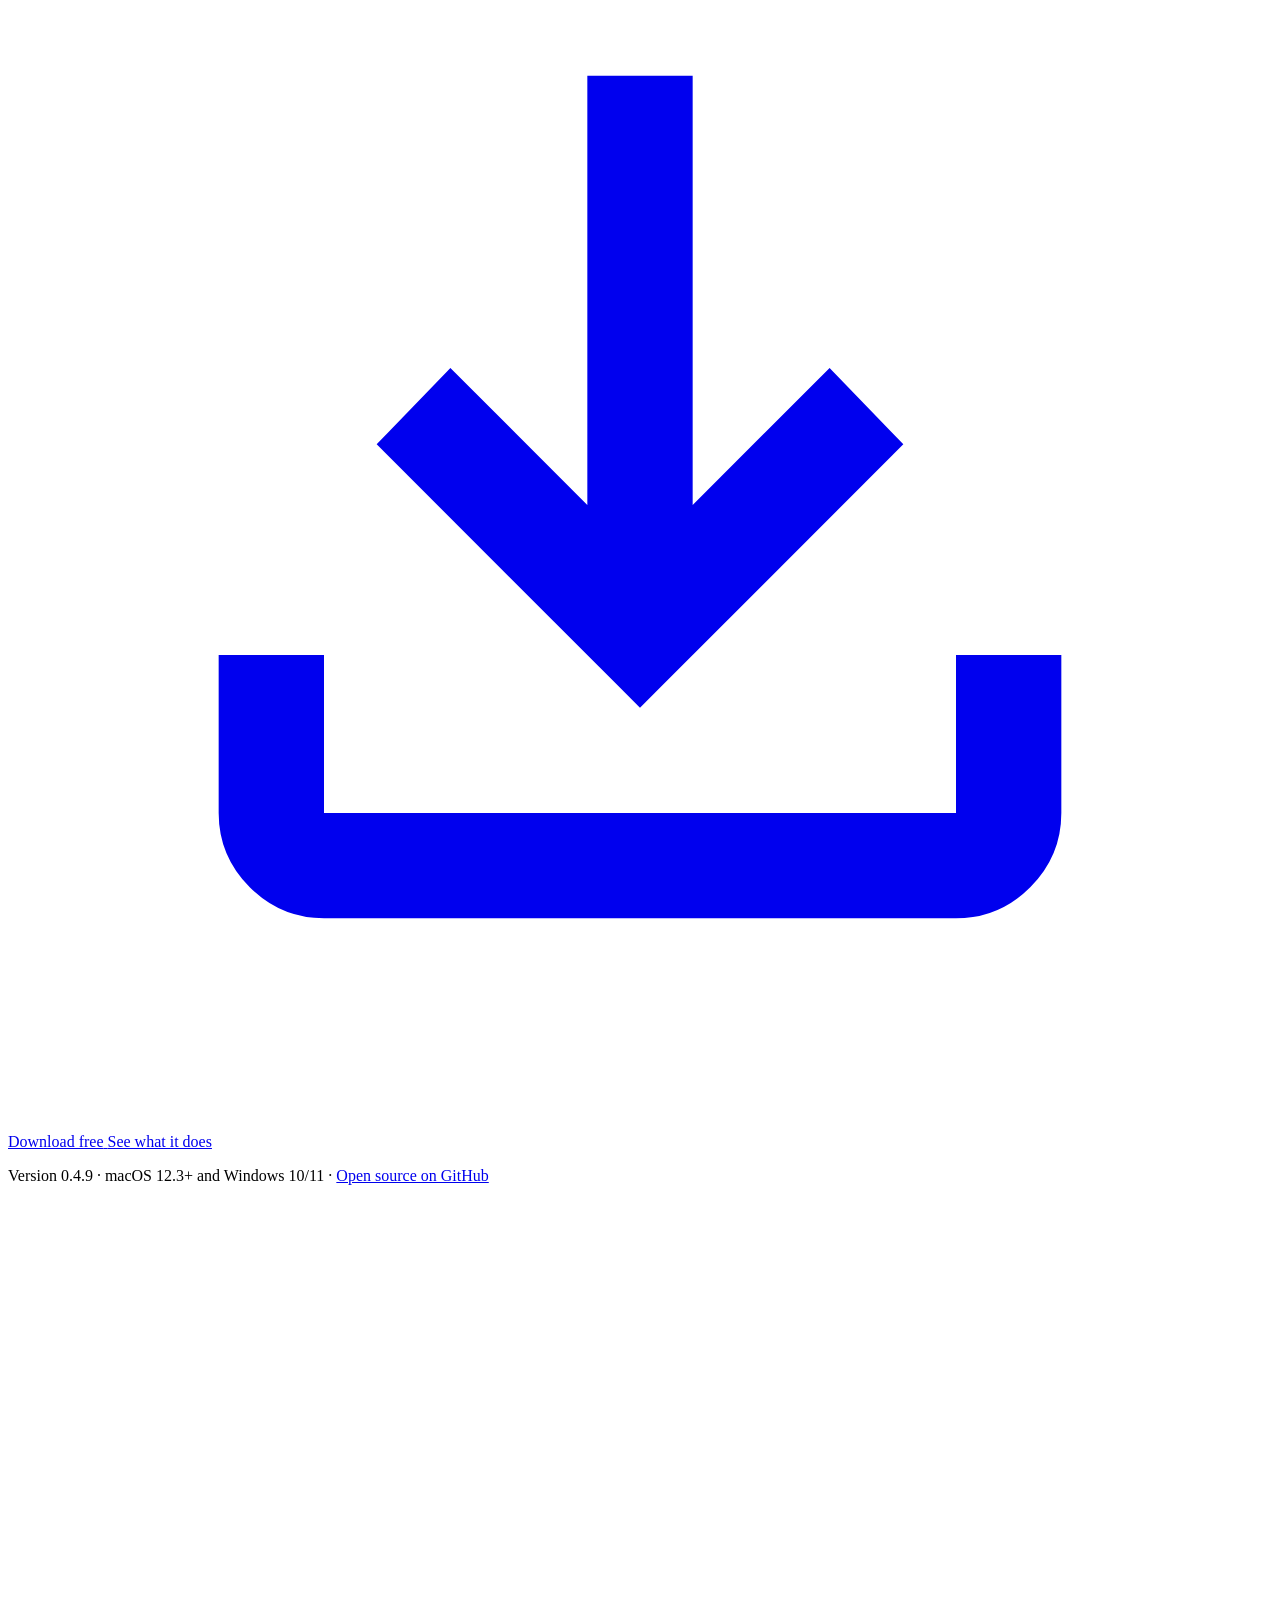
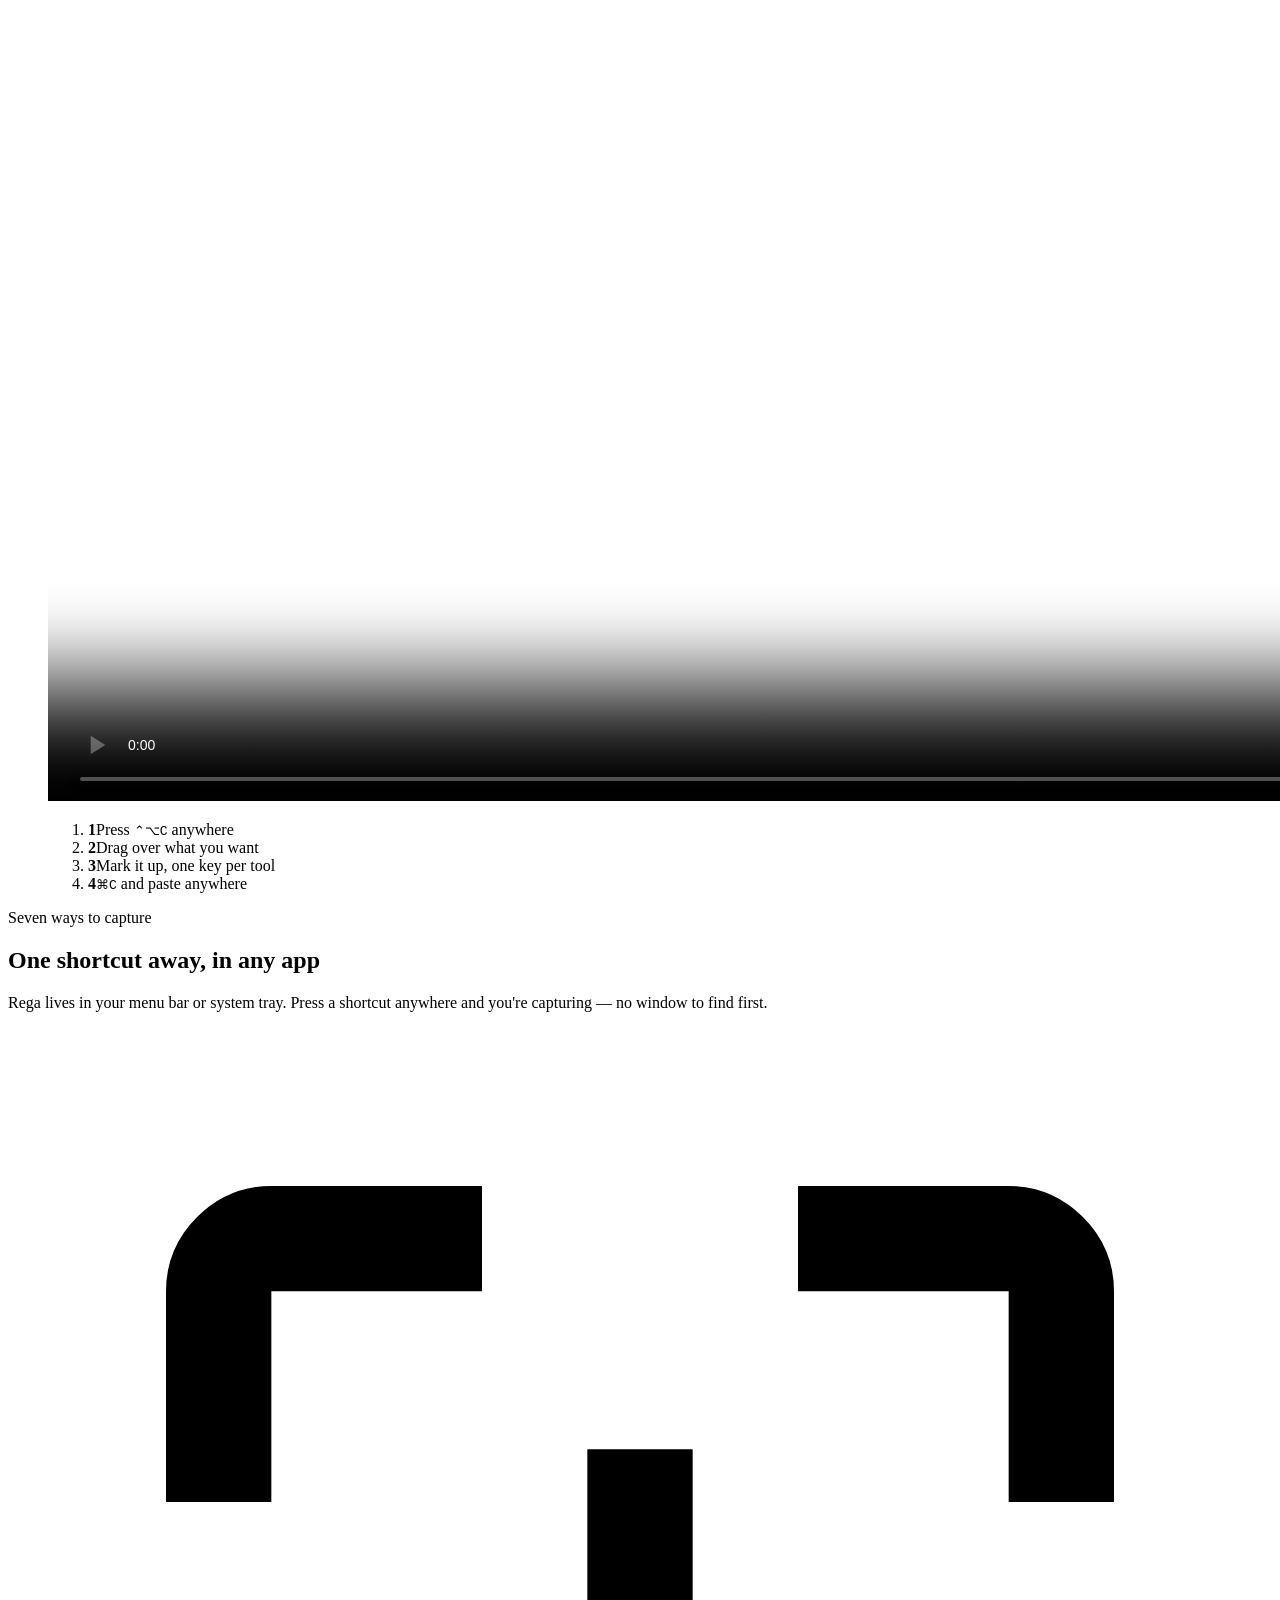
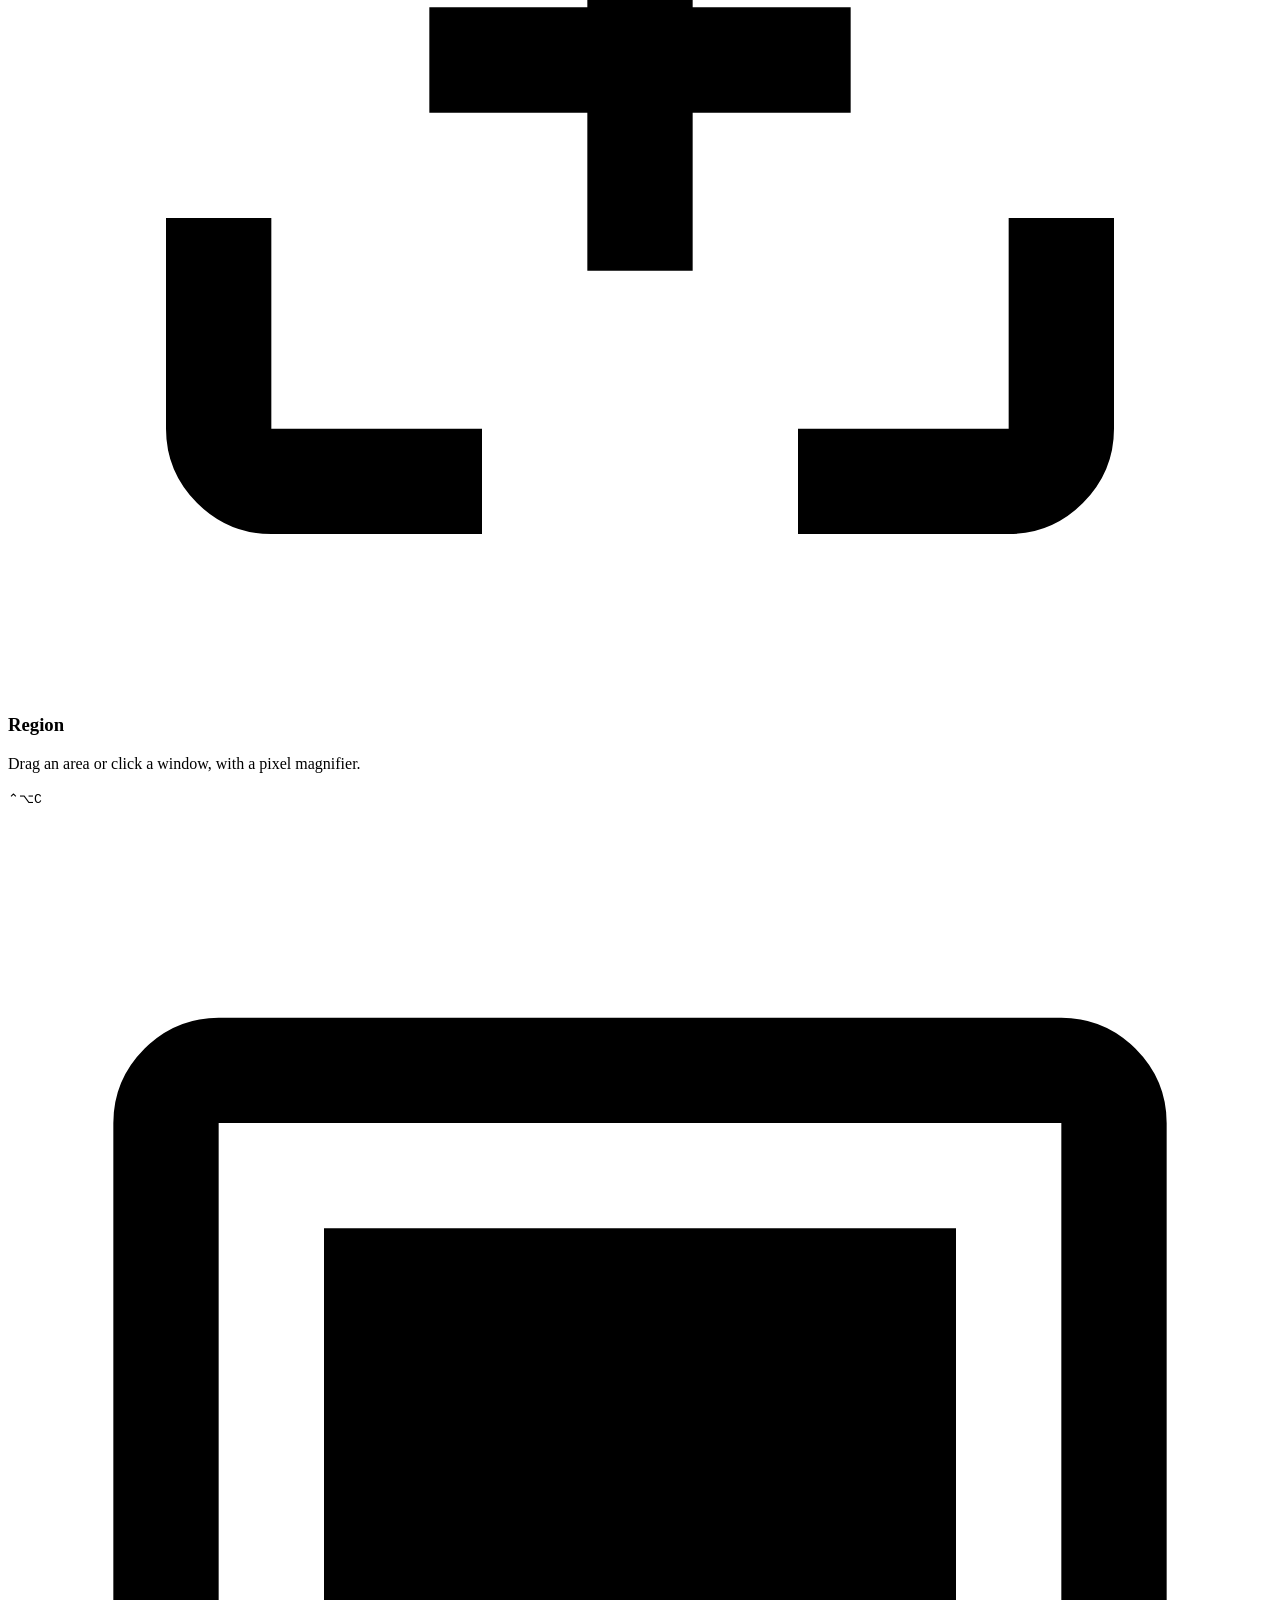
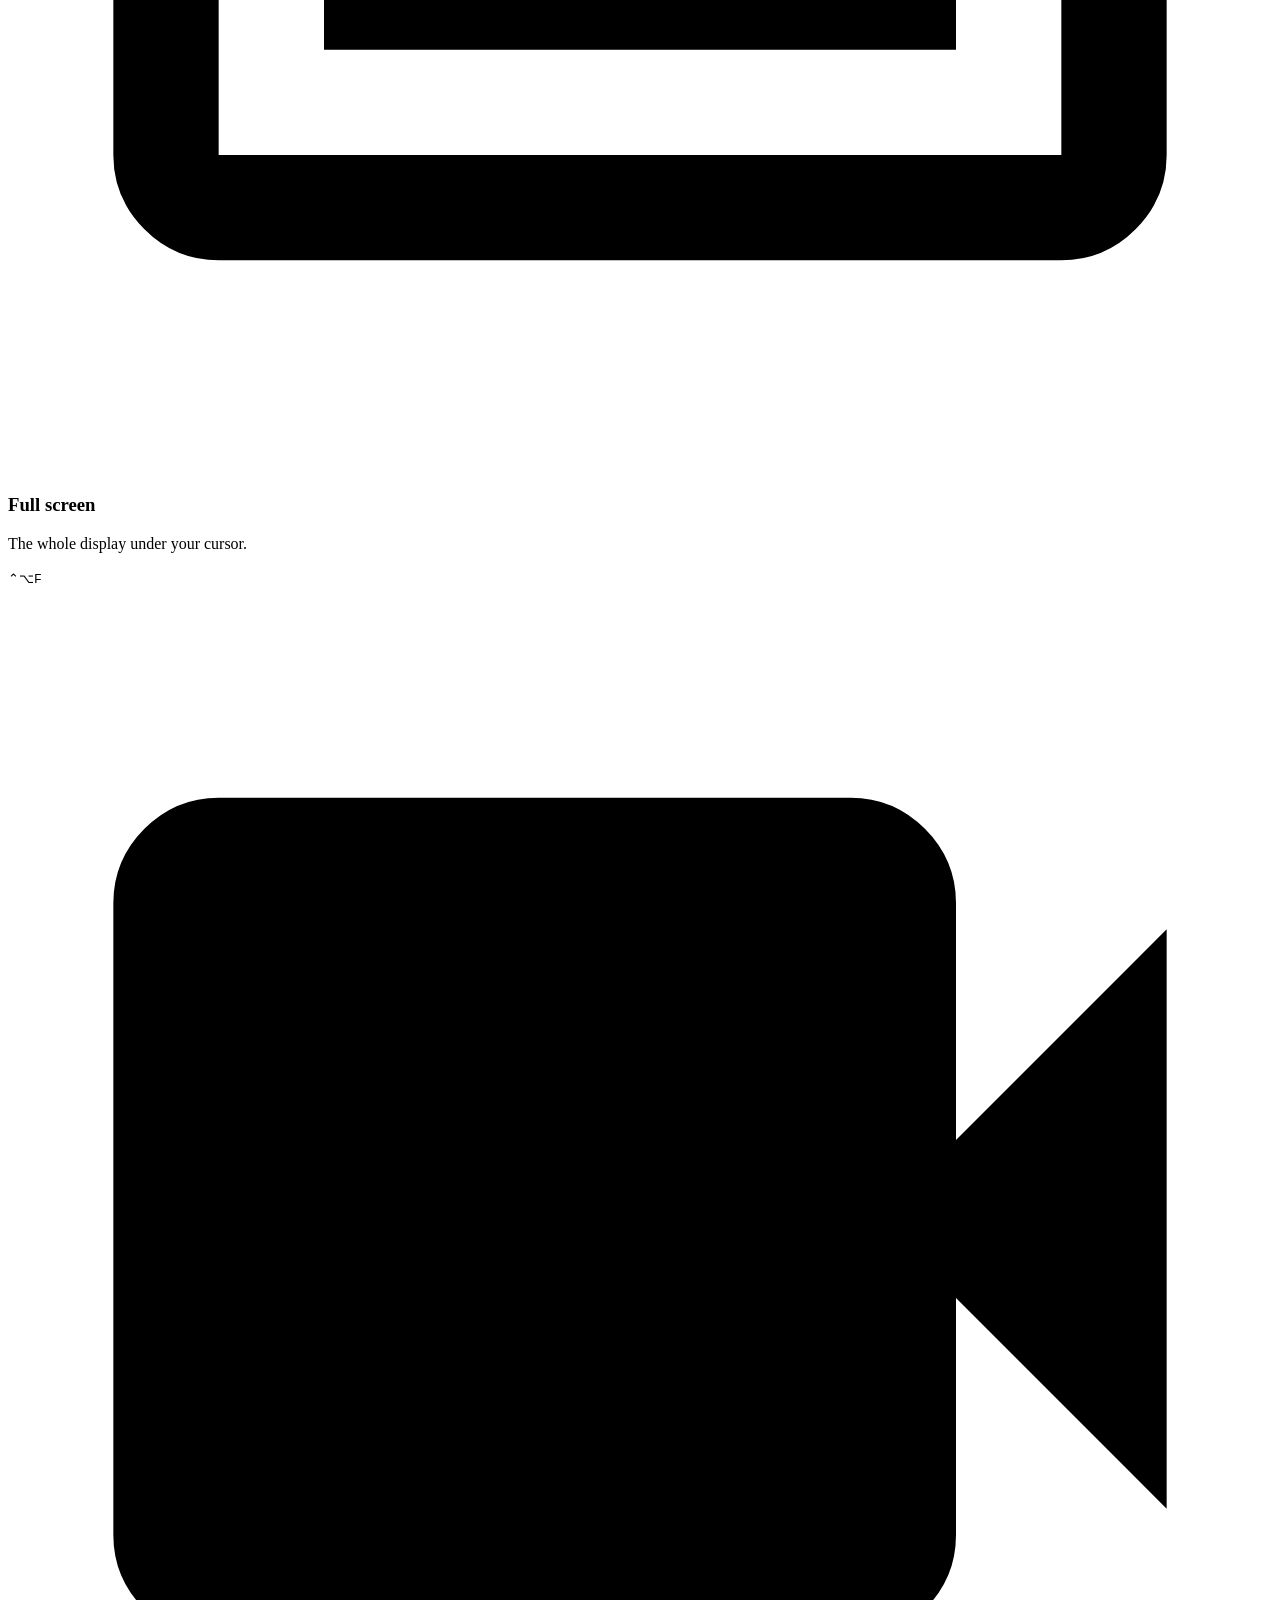
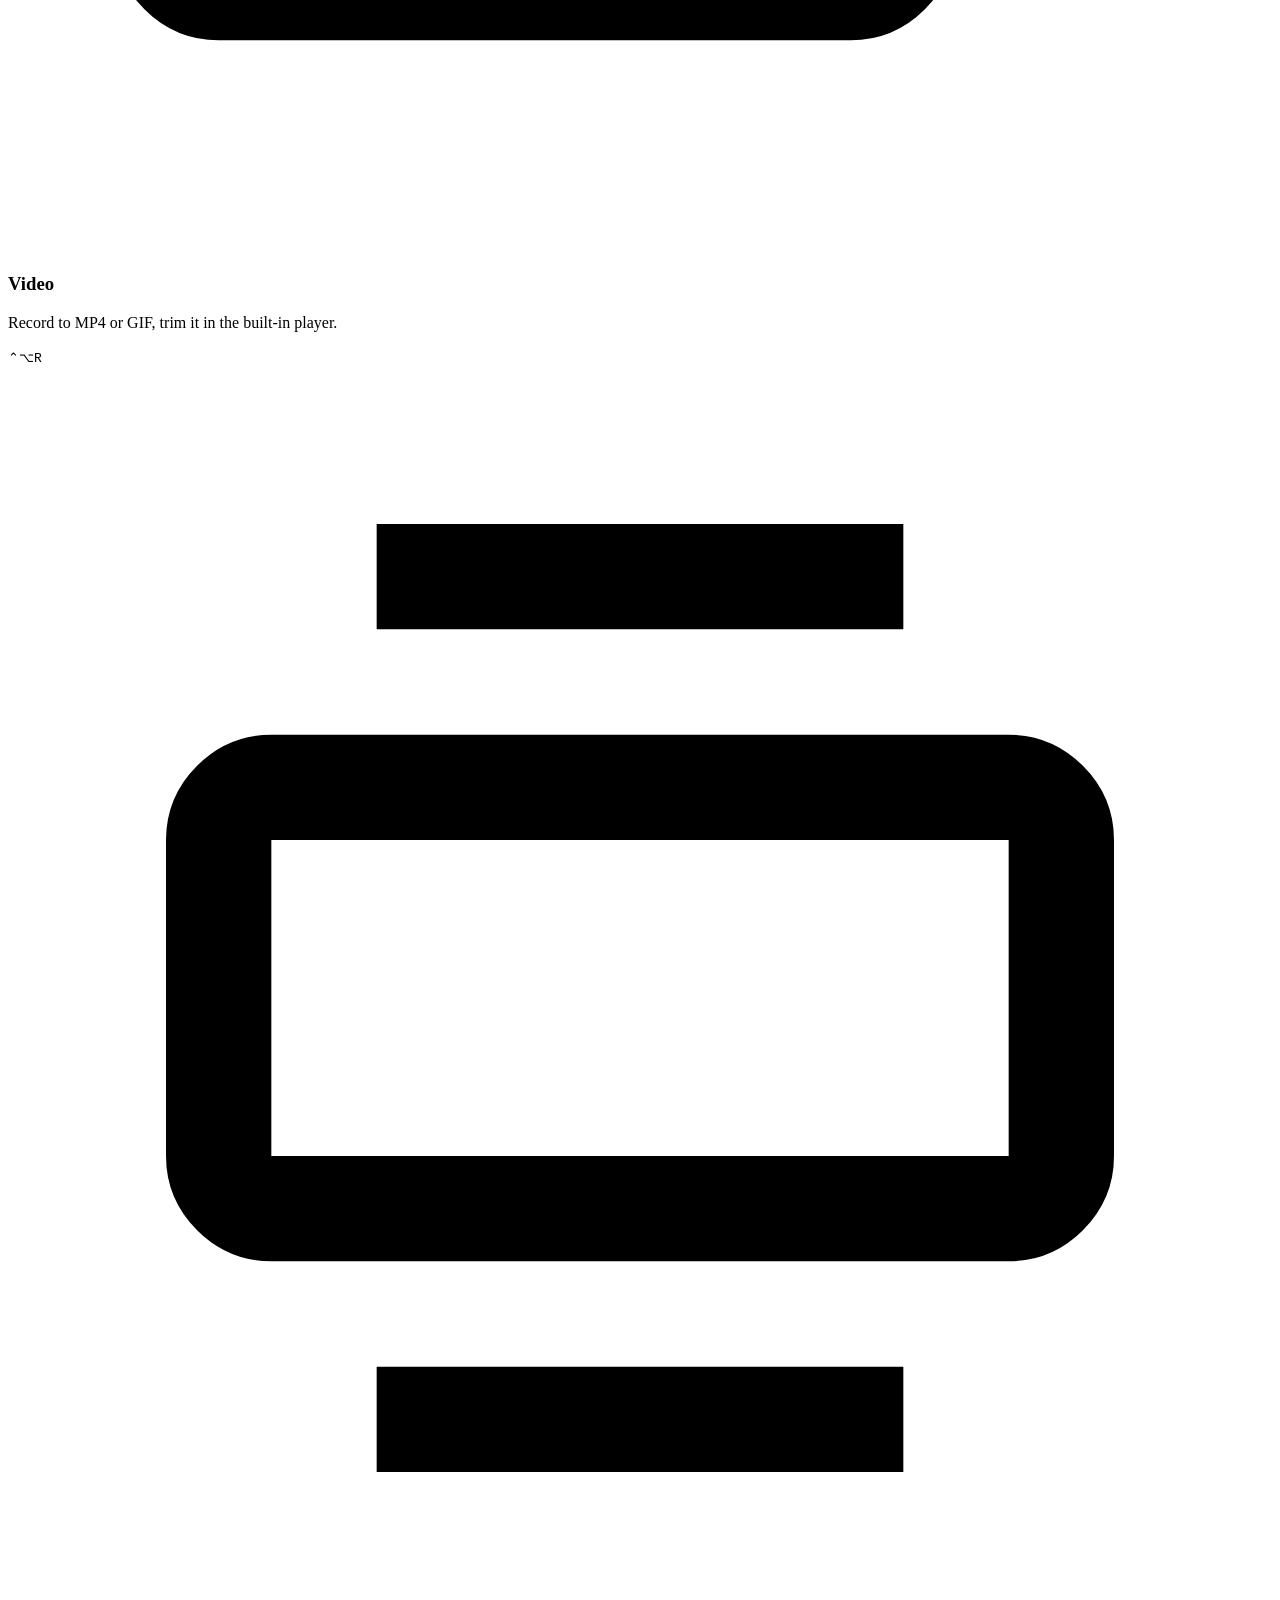
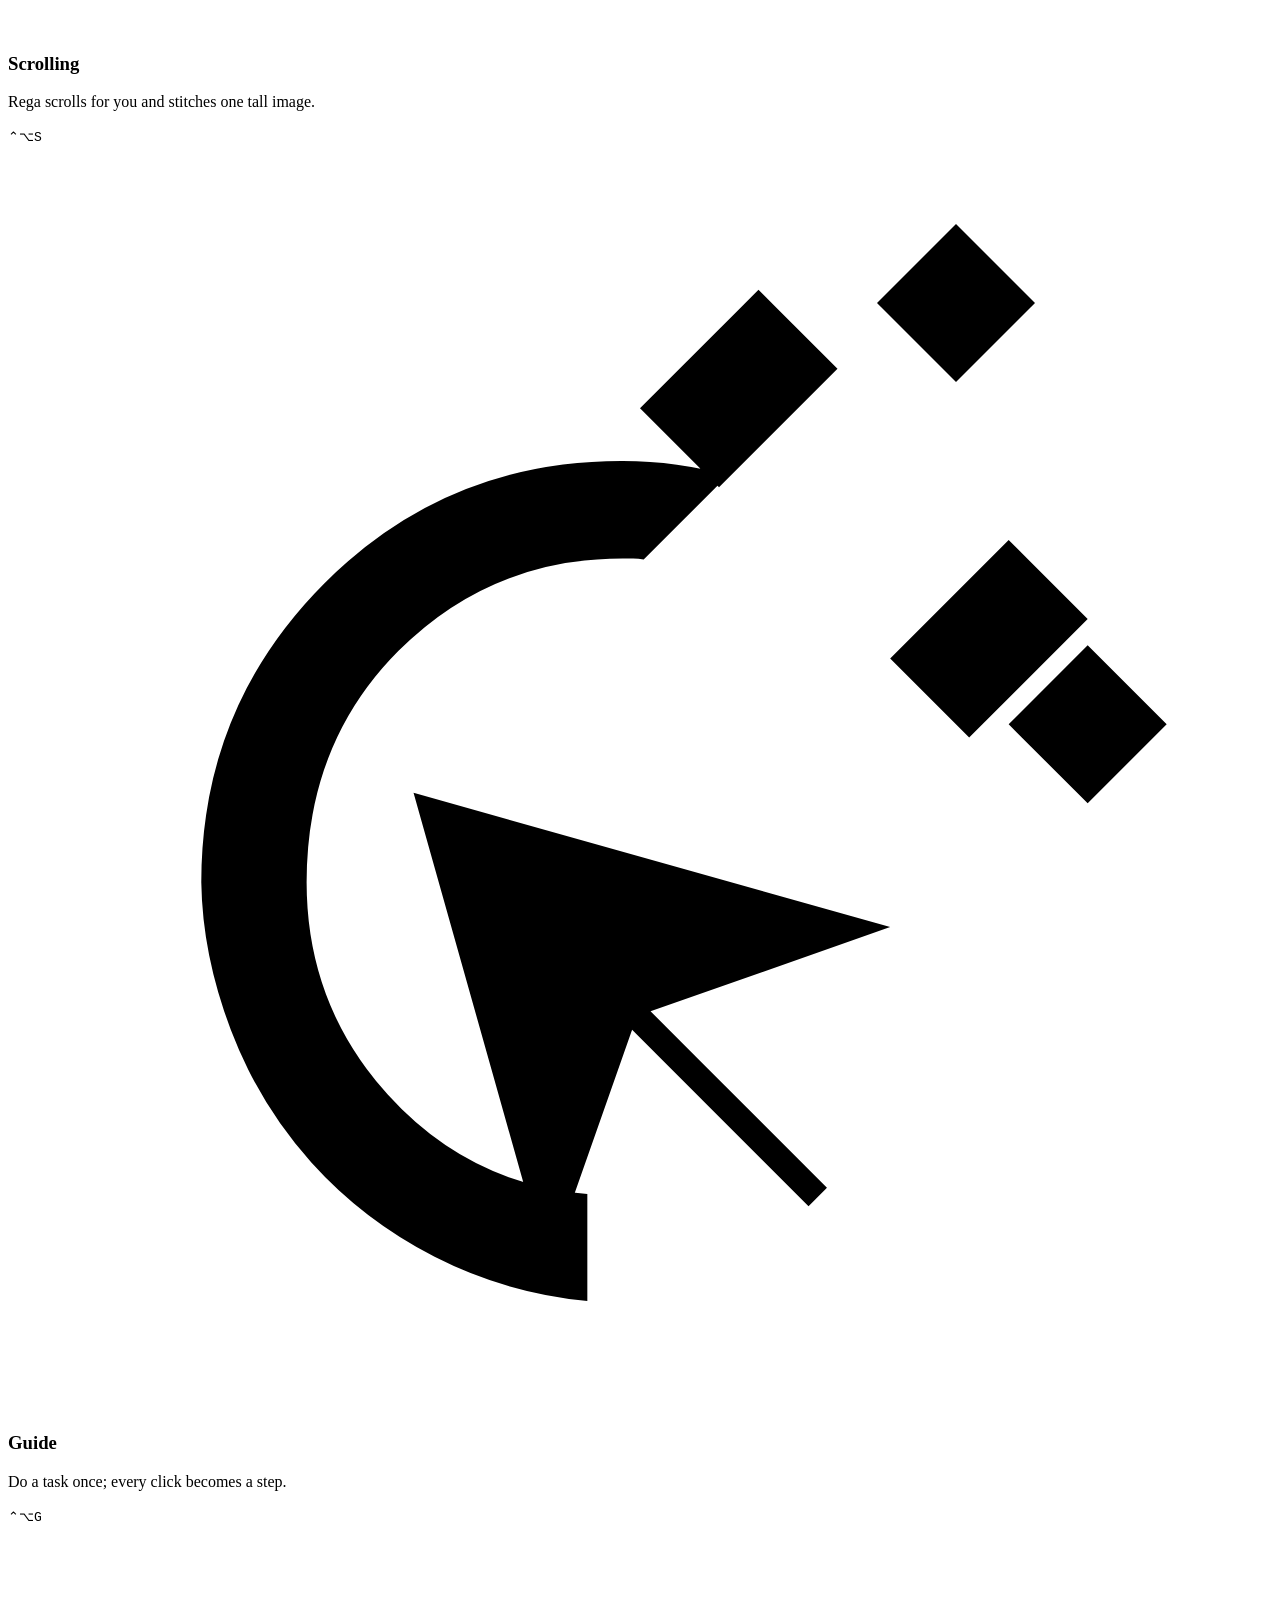
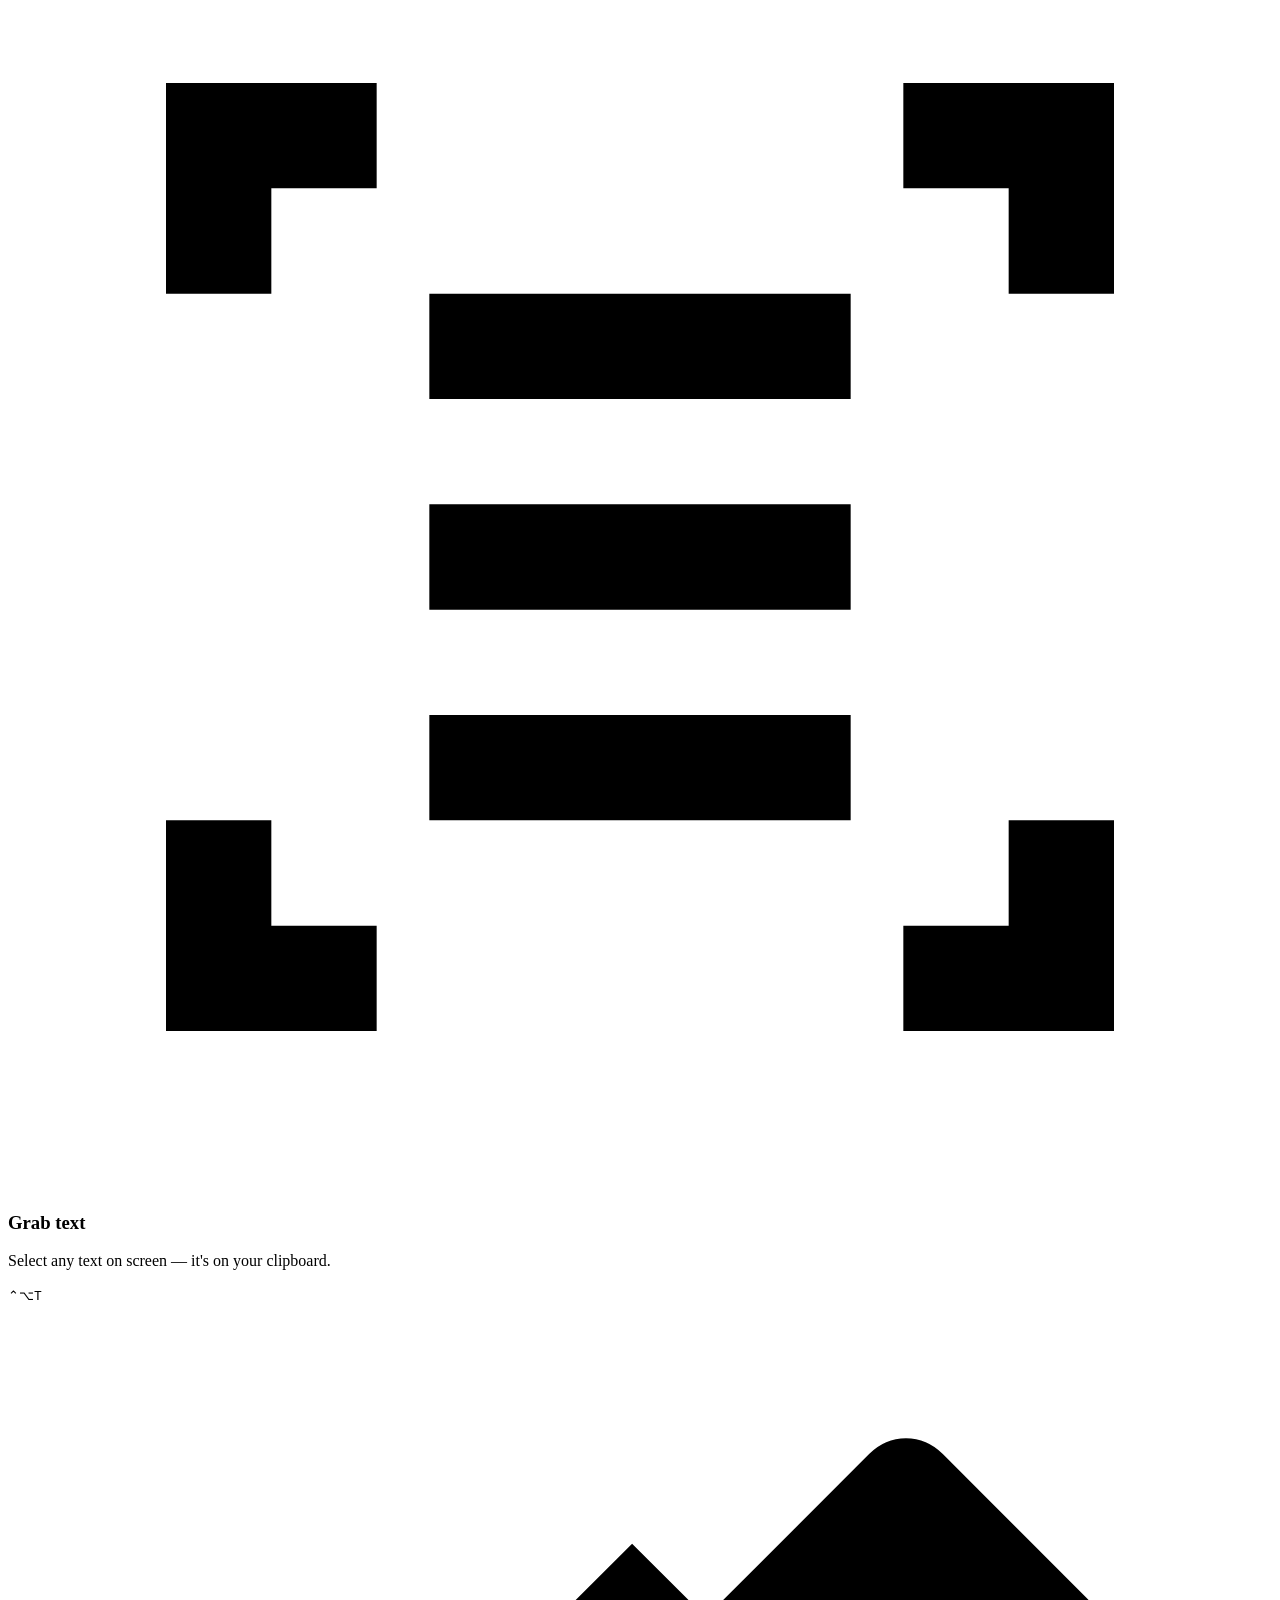
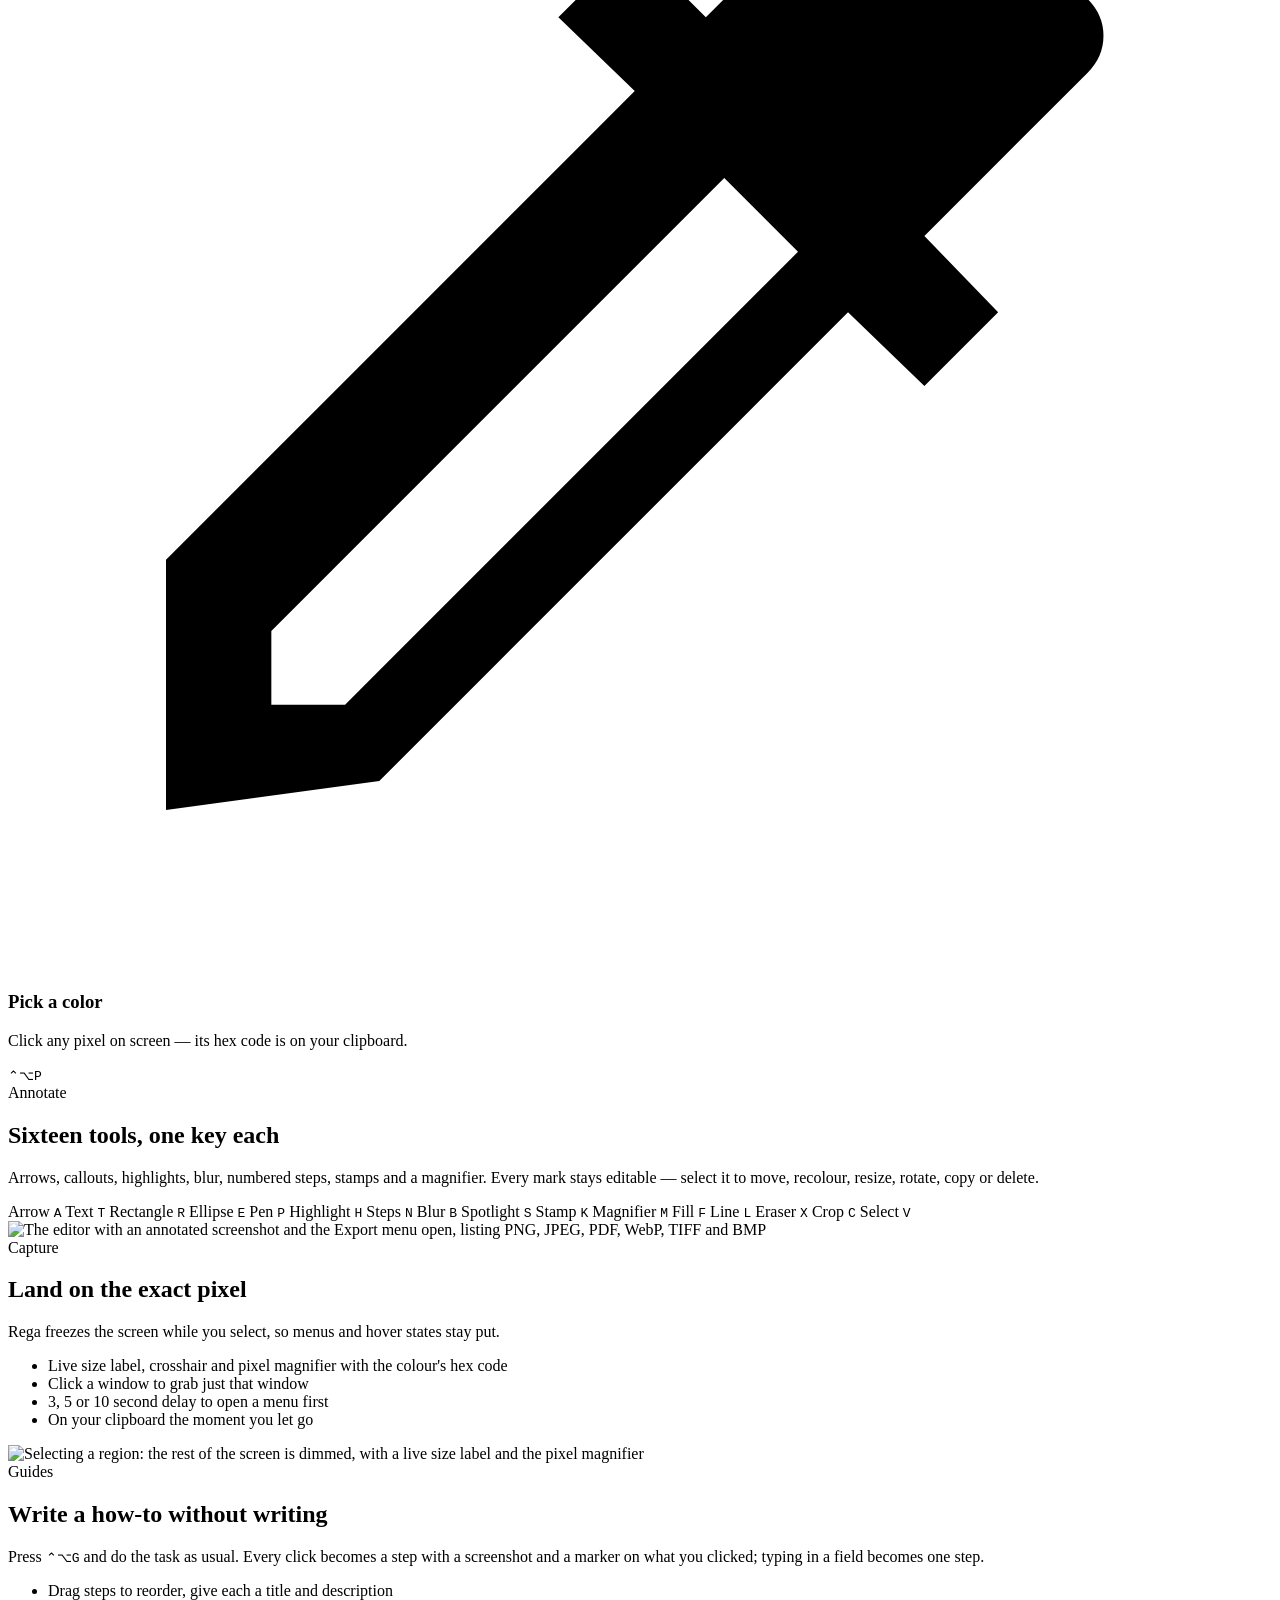
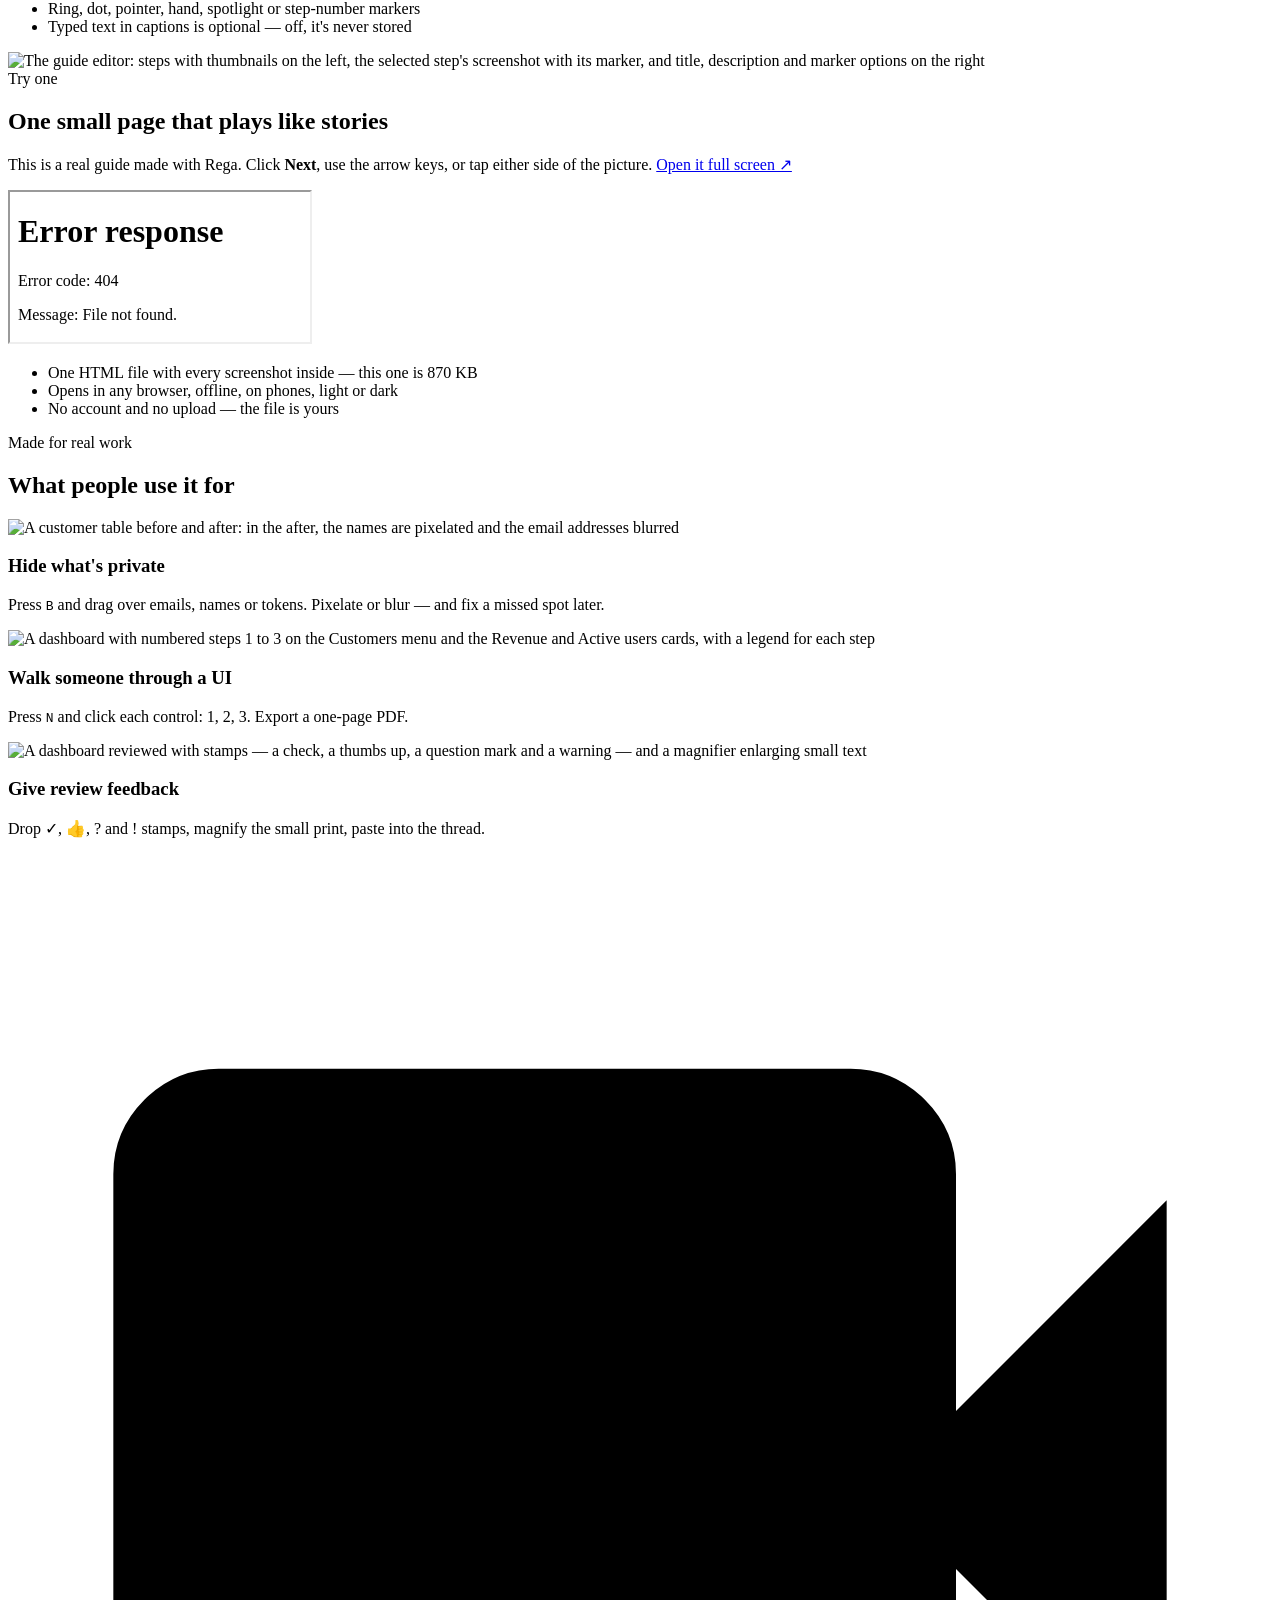
==== commit 381ed4ec: "Version 0.4.9: rotate marks and the image, drag and paste image files; publish 0.4.9 - Rotate a sele" ====
--- a/site/index.html
+++ b/site/index.html
@@ -45,7 +45,7 @@
 <section class="hero">
   <div class="wrap">
     <!-- generated:pill -->
-    <a class="pill" href="#download"><b>New</b> Rega 0.4.8 — Pick a color from anything on screen →</a>
+    <a class="pill" href="#download"><b>New</b> Rega 0.4.9 — Rotate anything, and bring images in however you like →</a>
     <!-- /generated:pill -->
     <h1>Capture anything. <span class="gradient-text">Share it in a <a class="rega" href="#name" title="רֶגַע (rega) is Hebrew for “a moment”">rega</a>.</span></h1>
     <p class="lede">Screenshots, scrolling captures, screen recordings and step-by-step guides — marked up and on your clipboard in seconds. A fast, native app for macOS and Windows.</p>
@@ -57,7 +57,7 @@
       <a class="btn btn-large" href="#features">See what it does</a>
     </div>
     <!-- generated:hero-meta -->
-    <p class="hero-meta">Version 0.4.8 · macOS 12.3+ and Windows 10/11 · <a href="https://github.com/shairai/rega">Open source on GitHub</a></p>
+    <p class="hero-meta">Version 0.4.9 · macOS 12.3+ and Windows 10/11 · <a href="https://github.com/shairai/rega">Open source on GitHub</a></p>
     <!-- /generated:hero-meta -->
     <figure class="hero-shot demo">
       <div class="demo-frame">
@@ -124,7 +124,7 @@
       <div class="feature-text">
         <span class="eyebrow">Annotate</span>
         <h2>Sixteen tools, one key each</h2>
-        <p>Arrows, callouts, highlights, blur, numbered steps, stamps and a magnifier. Every mark stays editable — select it to move, recolour, resize, copy or delete.</p>
+        <p>Arrows, callouts, highlights, blur, numbered steps, stamps and a magnifier. Every mark stays editable — select it to move, recolour, resize, rotate, copy or delete.</p>
         <div class="tools">
           <span class="tool">Arrow <kbd>A</kbd></span>
           <span class="tool">Text <kbd>T</kbd></span>
@@ -222,7 +222,7 @@
     <div class="cards" style="margin-top:20px">
       <div class="card"><h3><svg viewBox="0 0 24 24" fill="currentColor" aria-hidden="true"><path d="M4 20q-.82 0-1.41-.59T2 18V6q0-.82.59-1.41T4 4h12q.82 0 1.41.59T18 6v4.5l4-4v11l-4-4V18q0 .82-.59 1.41T16 20z"/></svg>Record a quick demo</h3><p>MP4 or GIF with pause, resume and a cursor highlight. Trim it, or save just the trimmed part as a GIF.</p></div>
       <div class="card"><h3><svg viewBox="0 0 24 24" fill="currentColor" aria-hidden="true"><path d="M8 17h8v-2H8zm0-4h8v-2H8zm0-4h8V7H8zM3 7V3h4v2H5v2zm0 14v-4h2v2h2v2zm14 0v-2h2v-2h2v4zm2-14V5h-2V3h4v4z"/></svg>Copy text out of anything</h3><p>Video calls, images, error dialogs. Built on the OCR inside macOS and Windows.</p></div>
-      <div class="card"><h3><svg viewBox="0 0 24 24" fill="currentColor" aria-hidden="true"><path d="M5 21q-.82 0-1.41-.59T3 19V5q0-.82.59-1.41T5 3h14q.82 0 1.41.59T21 5v14q0 .82-.59 1.41T19 21zm0-2h14V5H5zm1-2h12l-3.75-5-3 4L9 13z"/></svg>Before / after collages</h3><p>Start from a blank canvas, paste screenshots side by side, label them, export.</p></div>
+      <div class="card"><h3><svg viewBox="0 0 24 24" fill="currentColor" aria-hidden="true"><path d="M5 21q-.82 0-1.41-.59T3 19V5q0-.82.59-1.41T5 3h14q.82 0 1.41.59T21 5v14q0 .82-.59 1.41T19 21zm0-2h14V5H5zm1-2h12l-3.75-5-3 4L9 13z"/></svg>Before / after collages</h3><p>Start from a blank canvas, paste or drag in screenshots side by side, label them, export.</p></div>
       <div class="card"><h3><svg viewBox="0 0 24 24" fill="currentColor" aria-hidden="true"><path d="M6 22q-.82 0-1.41-.59T4 20V4q0-.82.59-1.41T6 2h8l6 6v12q0 .82-.59 1.41T18 22zm7-13V4H6v16h12V9z"/></svg>Every export format</h3><p>PNG, JPEG, PDF, WebP, TIFF or BMP — or just <kbd>⌘C</kbd> and paste.</p></div>
       <div class="card"><h3><svg viewBox="0 0 24 24" fill="currentColor" aria-hidden="true"><path d="M4 20q-.82 0-1.41-.59T2 18V6q0-.82.59-1.41T4 4h6l2 2h8q.82 0 1.41.59T22 8v10q0 .82-.59 1.41T20 20z"/></svg>A library of everything</h3><p>Every capture is saved and stays re-editable: the original pixels and your marks, side by side.</p></div>
       <div class="card"><h3><svg viewBox="0 0 24 24" fill="currentColor" aria-hidden="true"><path d="M5 19q-.82 0-1.41-.59T3 17V7q0-.82.59-1.41T5 5h14q.82 0 1.41.59T21 7v10q0 .82-.59 1.41T19 19zm3-3h8v-2H8zm-3-3h2v-2H5zm3 0h2v-2H8zm3 0h2v-2h-2zm3 0h2v-2h-2zm3 0h2v-2h-2zM5 10h2V8H5zm3 0h2V8H8zm3 0h2V8h-2zm3 0h2V8h-2zm3 0h2V8h-2z"/></svg>Your shortcuts</h3><p>Re-record any global shortcut with a click; reset one or all.</p></div>
@@ -317,8 +317,8 @@
           <div><h3>macOS</h3><div class="os-note">Apple silicon and Intel</div></div>
           <span class="you-tag">Your system</span>
         </header>
-        <a class="btn btn-primary btn-large" href="/download/mac" data-version="0.4.8">Download for Mac</a>
-        <dl><dt>Version</dt><dd>0.4.8 · 17 Nov 2026</dd><dt>Size</dt><dd>15.9 MB disk image</dd><dt>Needs</dt><dd>macOS 12.3 or later</dd></dl>
+        <a class="btn btn-primary btn-large" href="/download/mac" data-version="0.4.9">Download for Mac</a>
+        <dl><dt>Version</dt><dd>0.4.9 · 20 Nov 2026</dd><dt>Size</dt><dd>16.0 MB disk image</dd><dt>Needs</dt><dd>macOS 12.3 or later</dd></dl>
         <details>
           <summary>First launch</summary>
           <ol>
@@ -334,8 +334,8 @@
           <div><h3>Windows</h3><div class="os-note">64-bit installer</div></div>
           <span class="you-tag">Your system</span>
         </header>
-        <a class="btn btn-primary btn-large" href="/download/windows" data-version="0.4.8">Download for Windows</a>
-        <dl><dt>Version</dt><dd>0.4.8 · 17 Nov 2026</dd><dt>Size</dt><dd>6.6 MB installer</dd><dt>Needs</dt><dd>Windows 10 or 11, 64-bit</dd></dl>
+        <a class="btn btn-primary btn-large" href="/download/windows" data-version="0.4.9">Download for Windows</a>
+        <dl><dt>Version</dt><dd>0.4.9 · 20 Nov 2026</dd><dt>Size</dt><dd>6.6 MB installer</dd><dt>Needs</dt><dd>Windows 10 or 11, 64-bit</dd></dl>
         <details>
           <summary>First launch</summary>
           <ol>
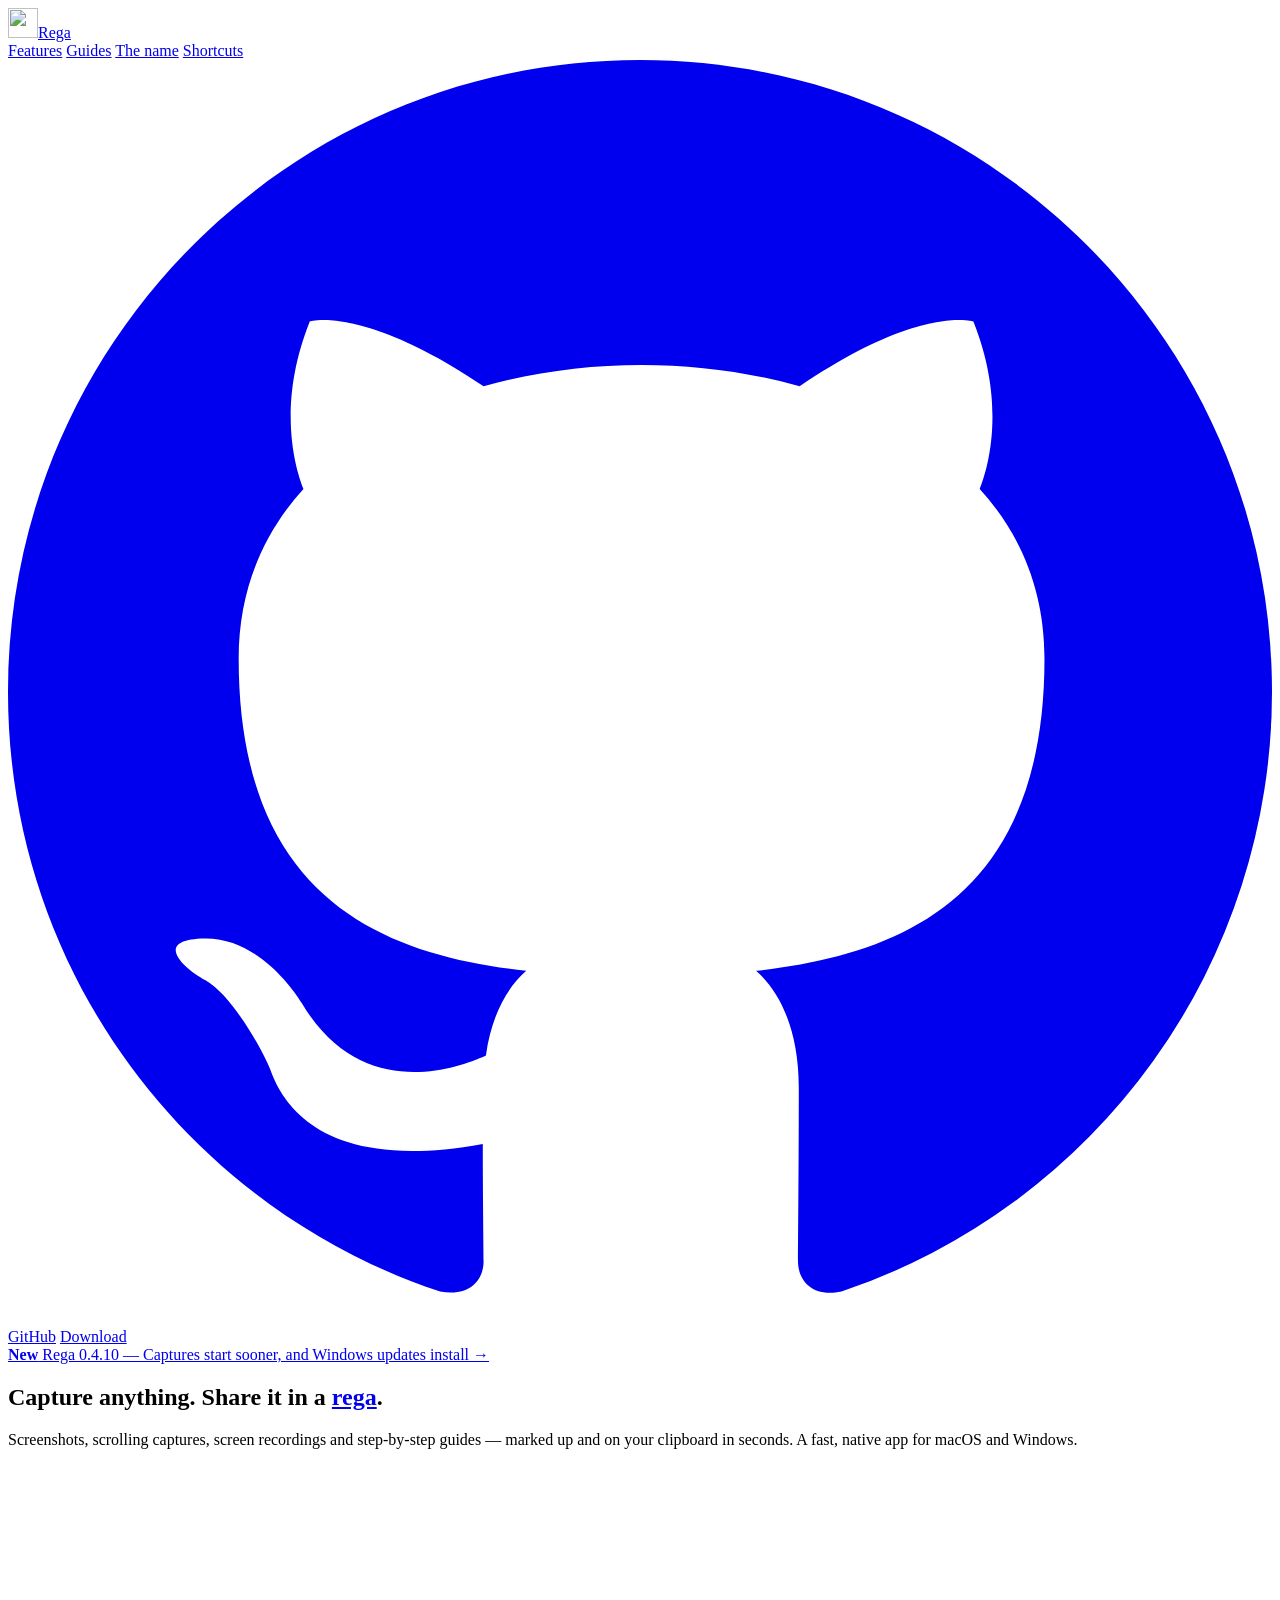
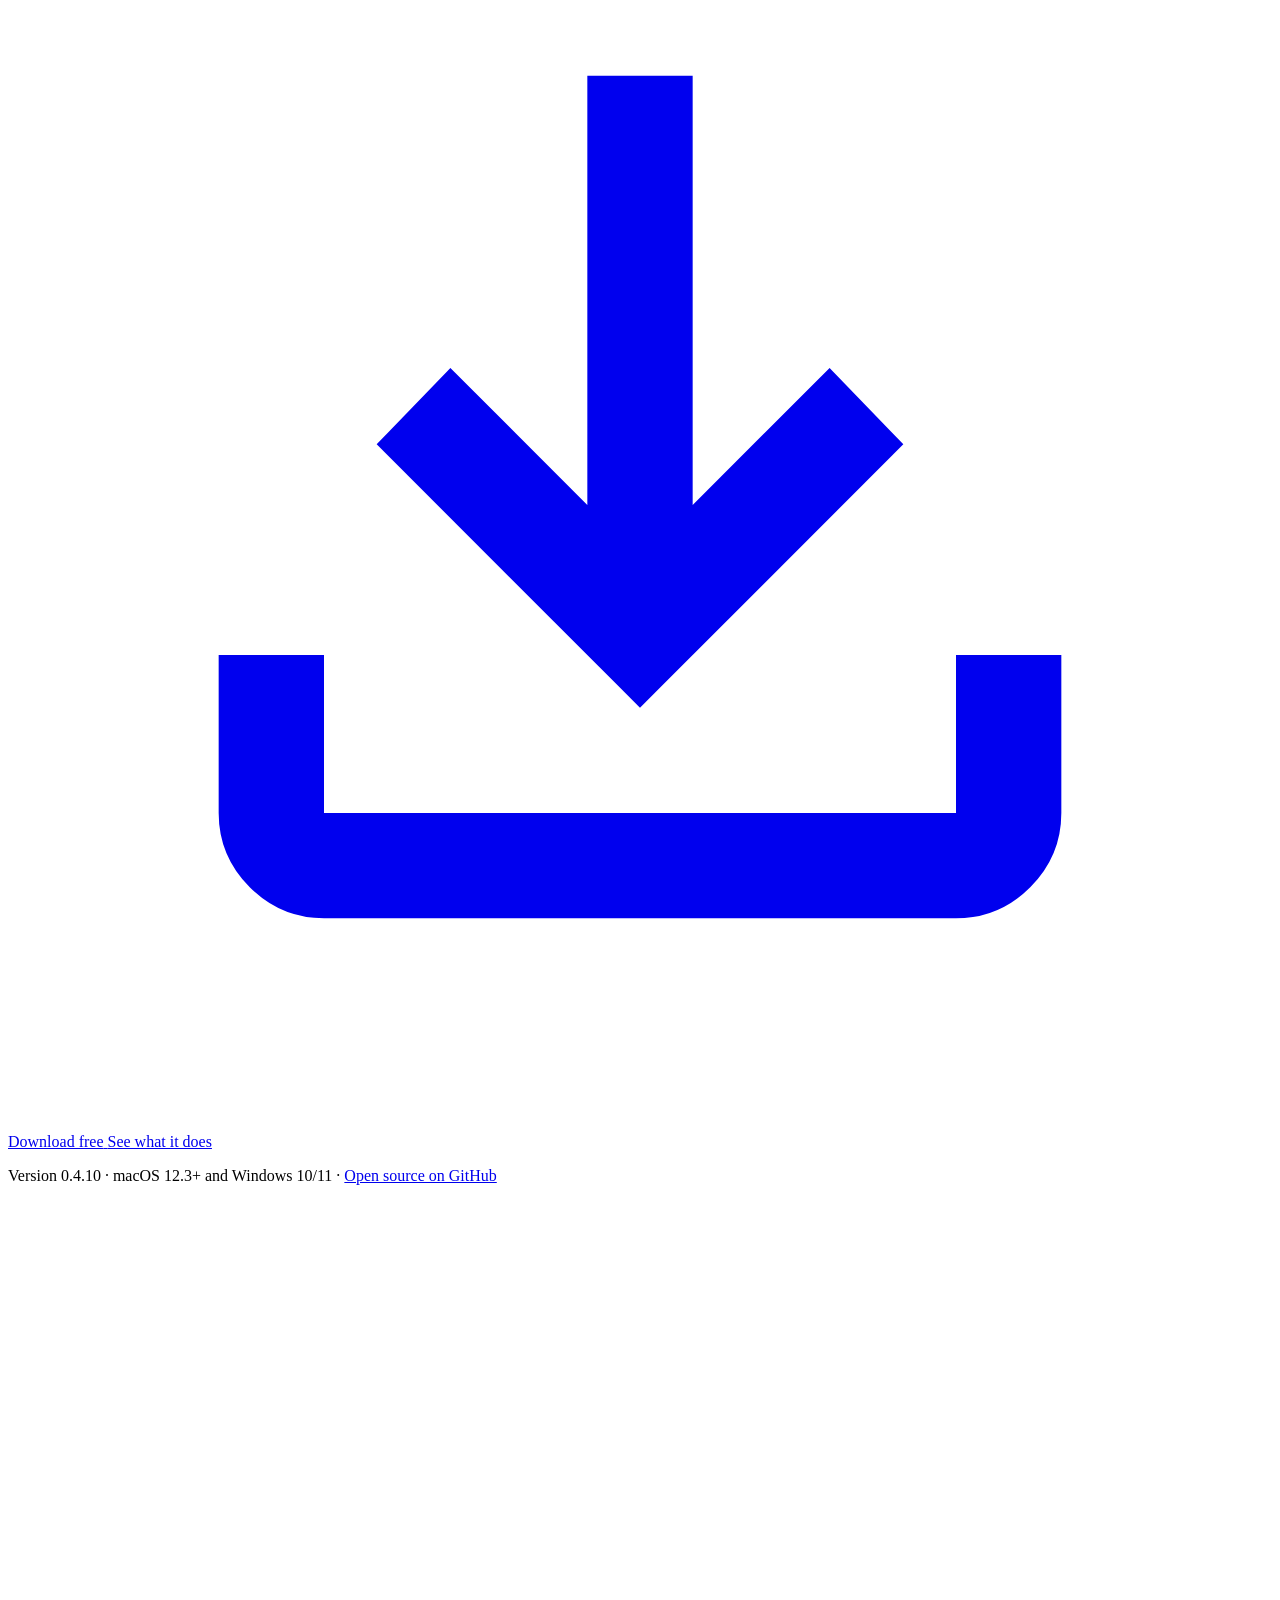
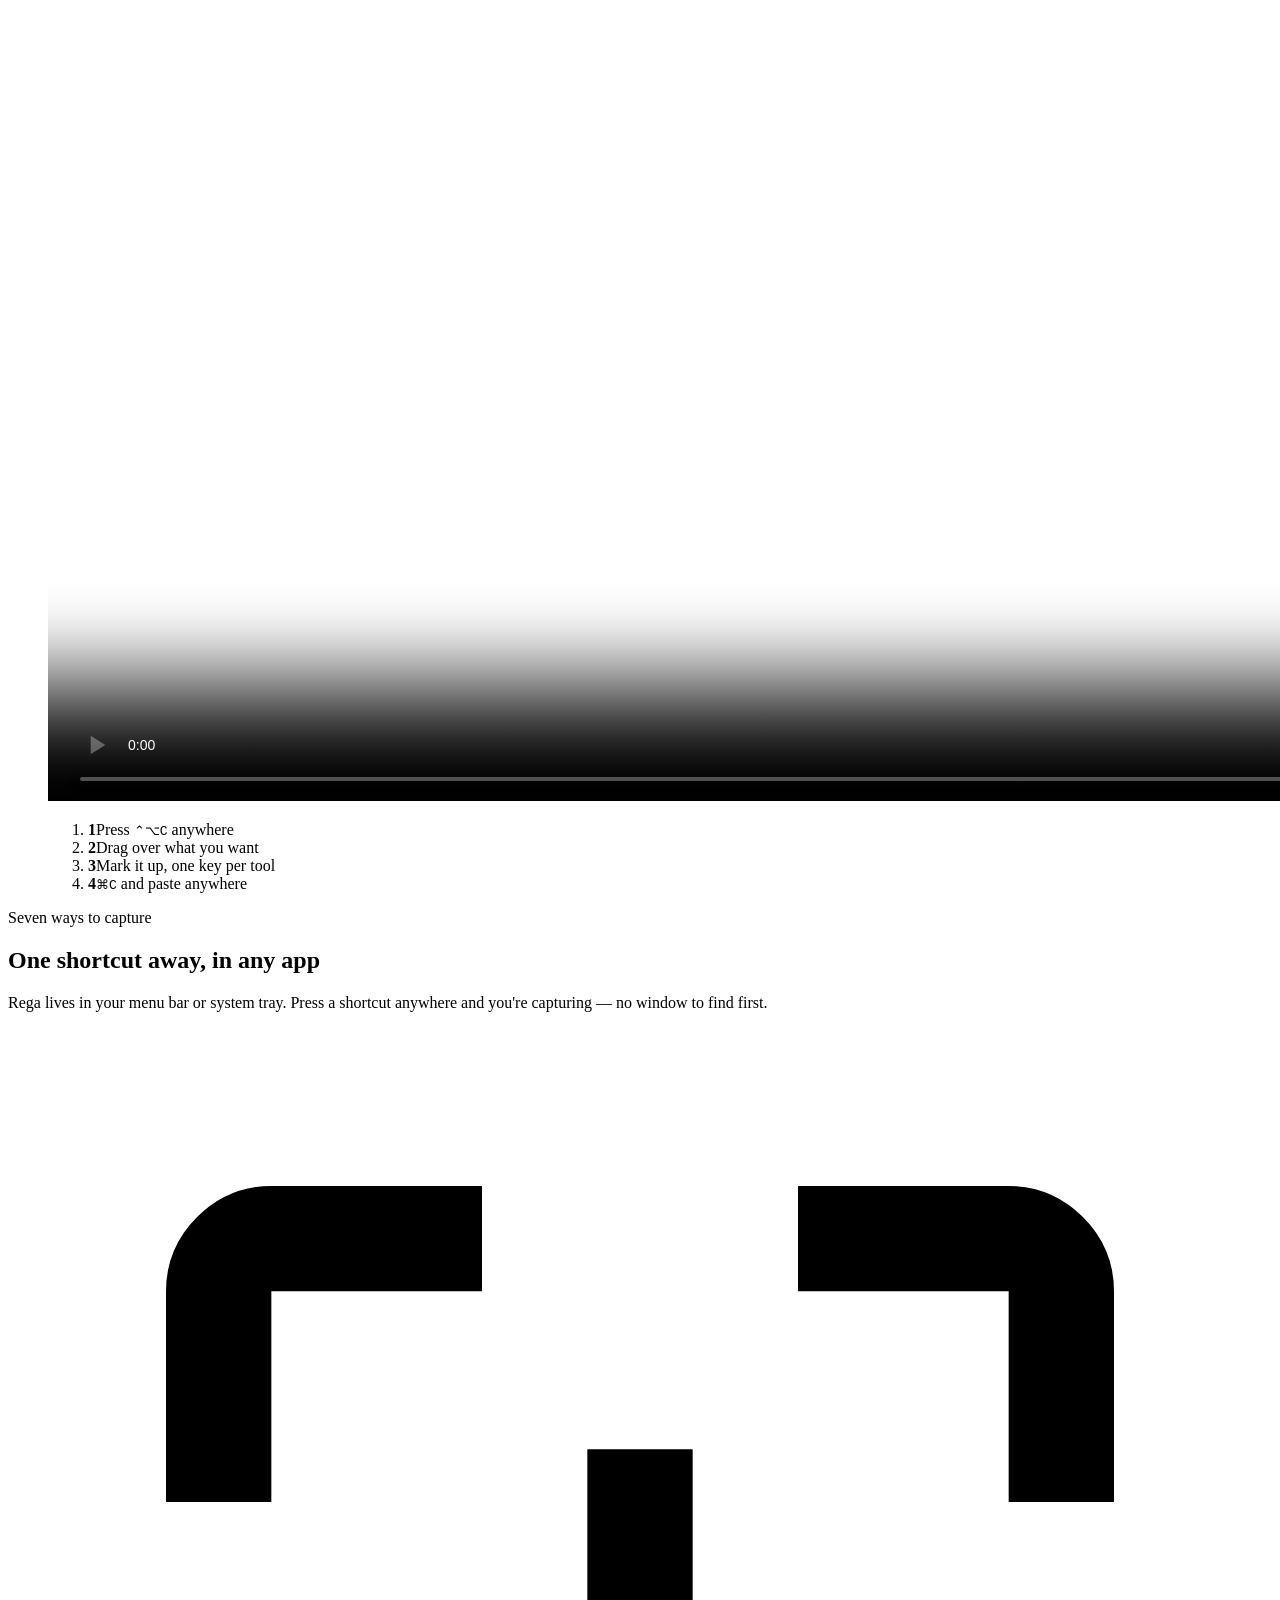
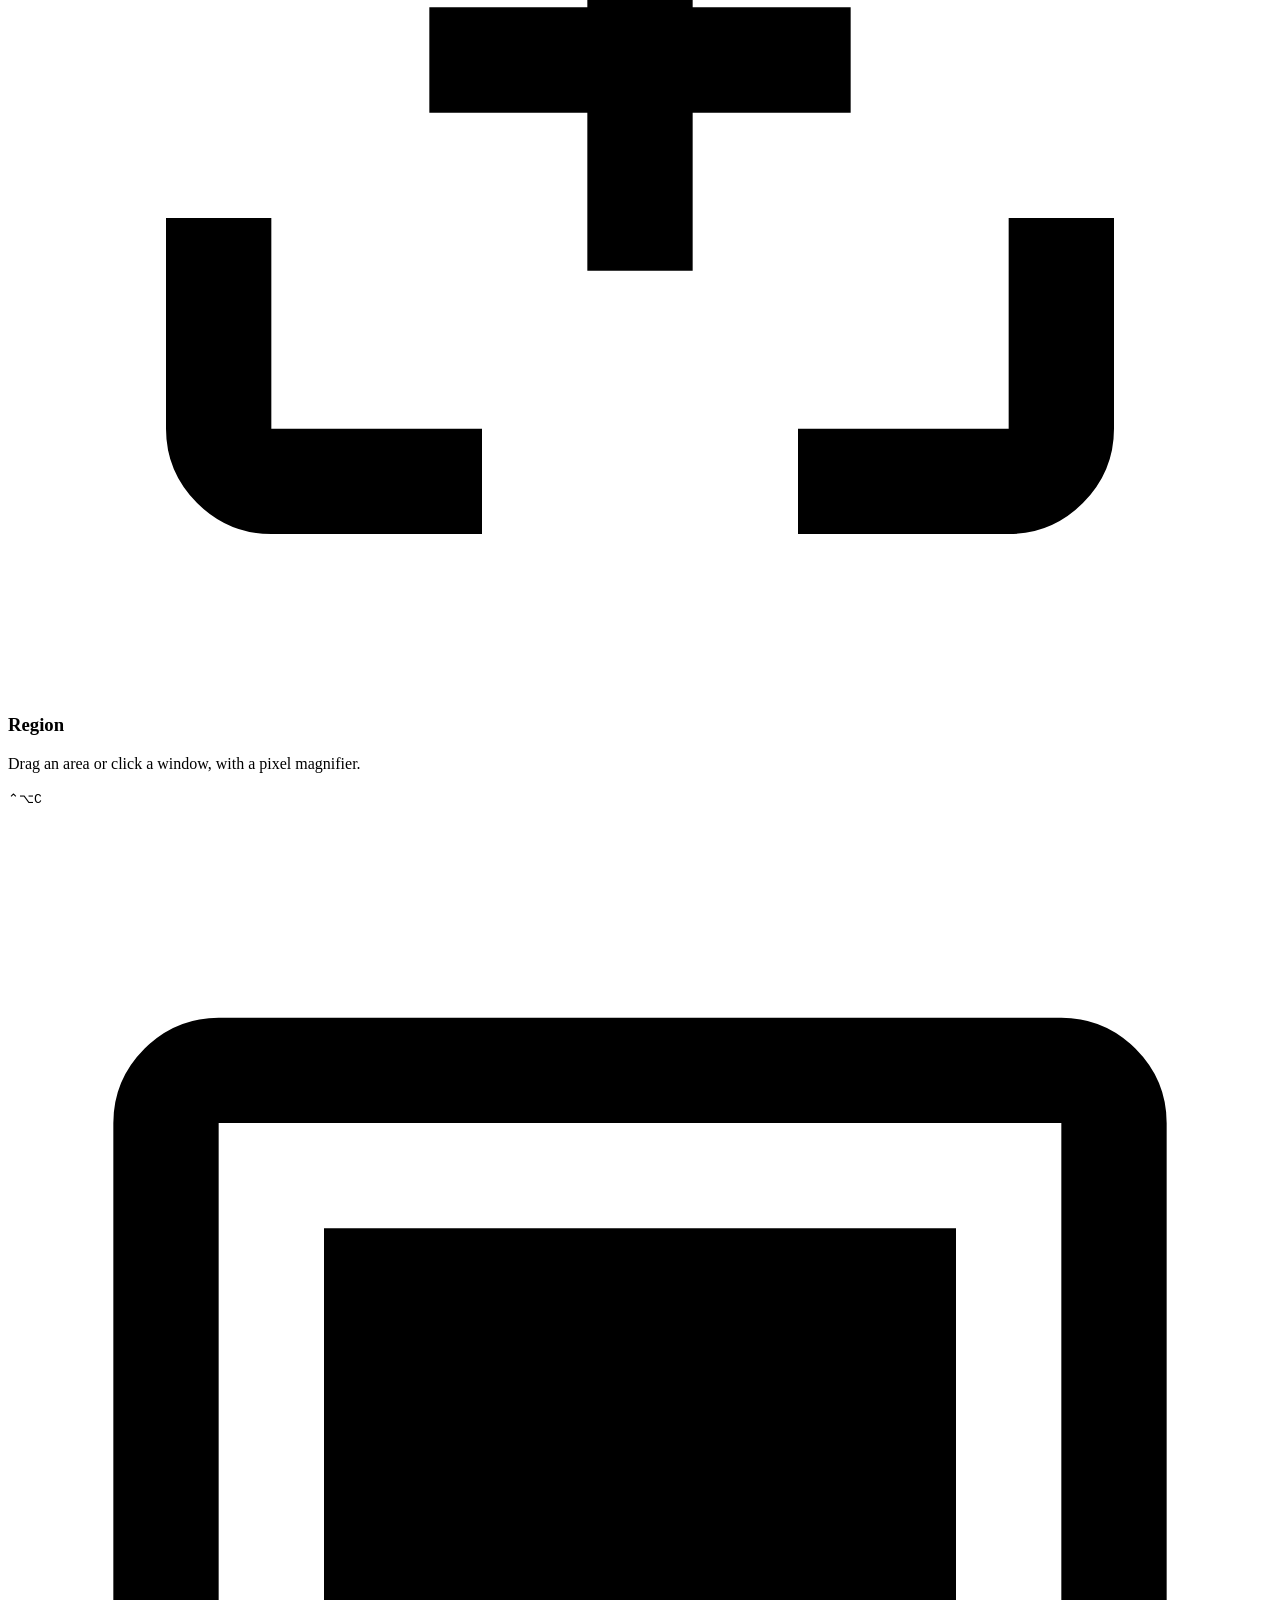
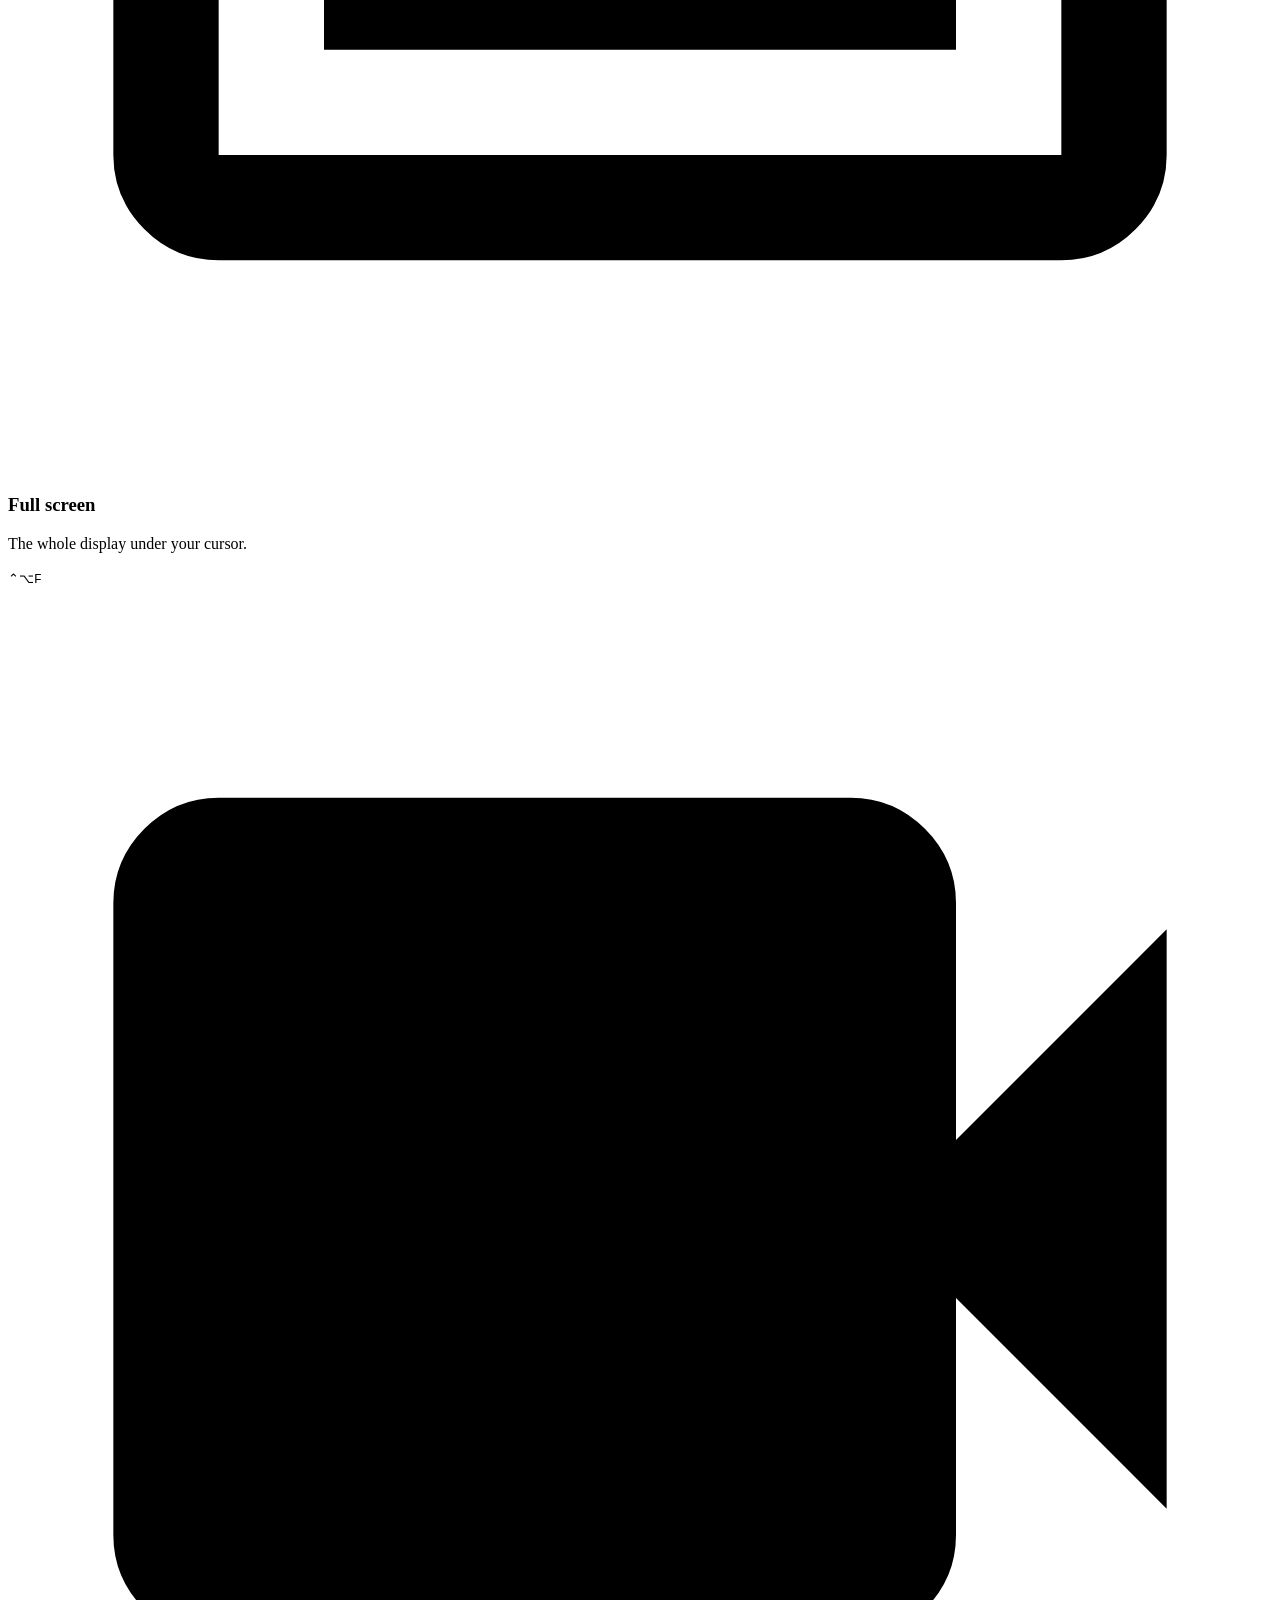
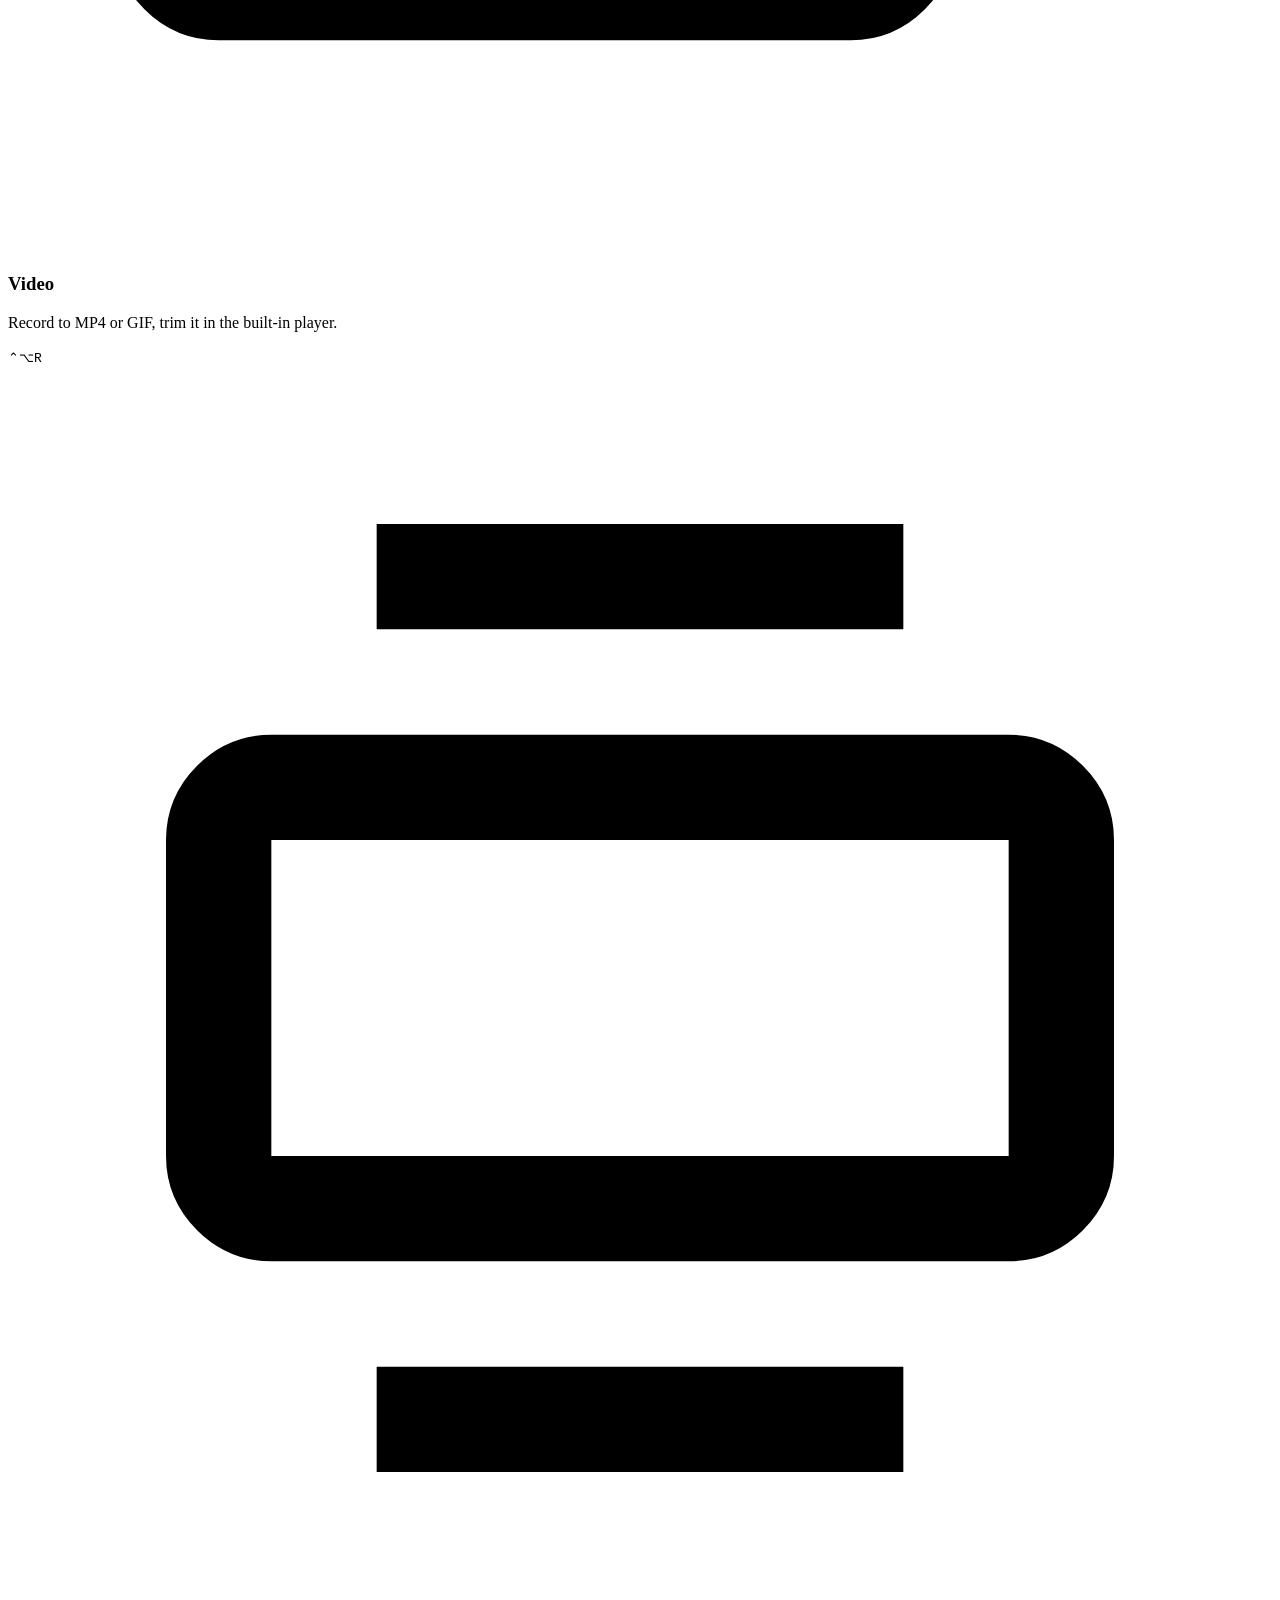
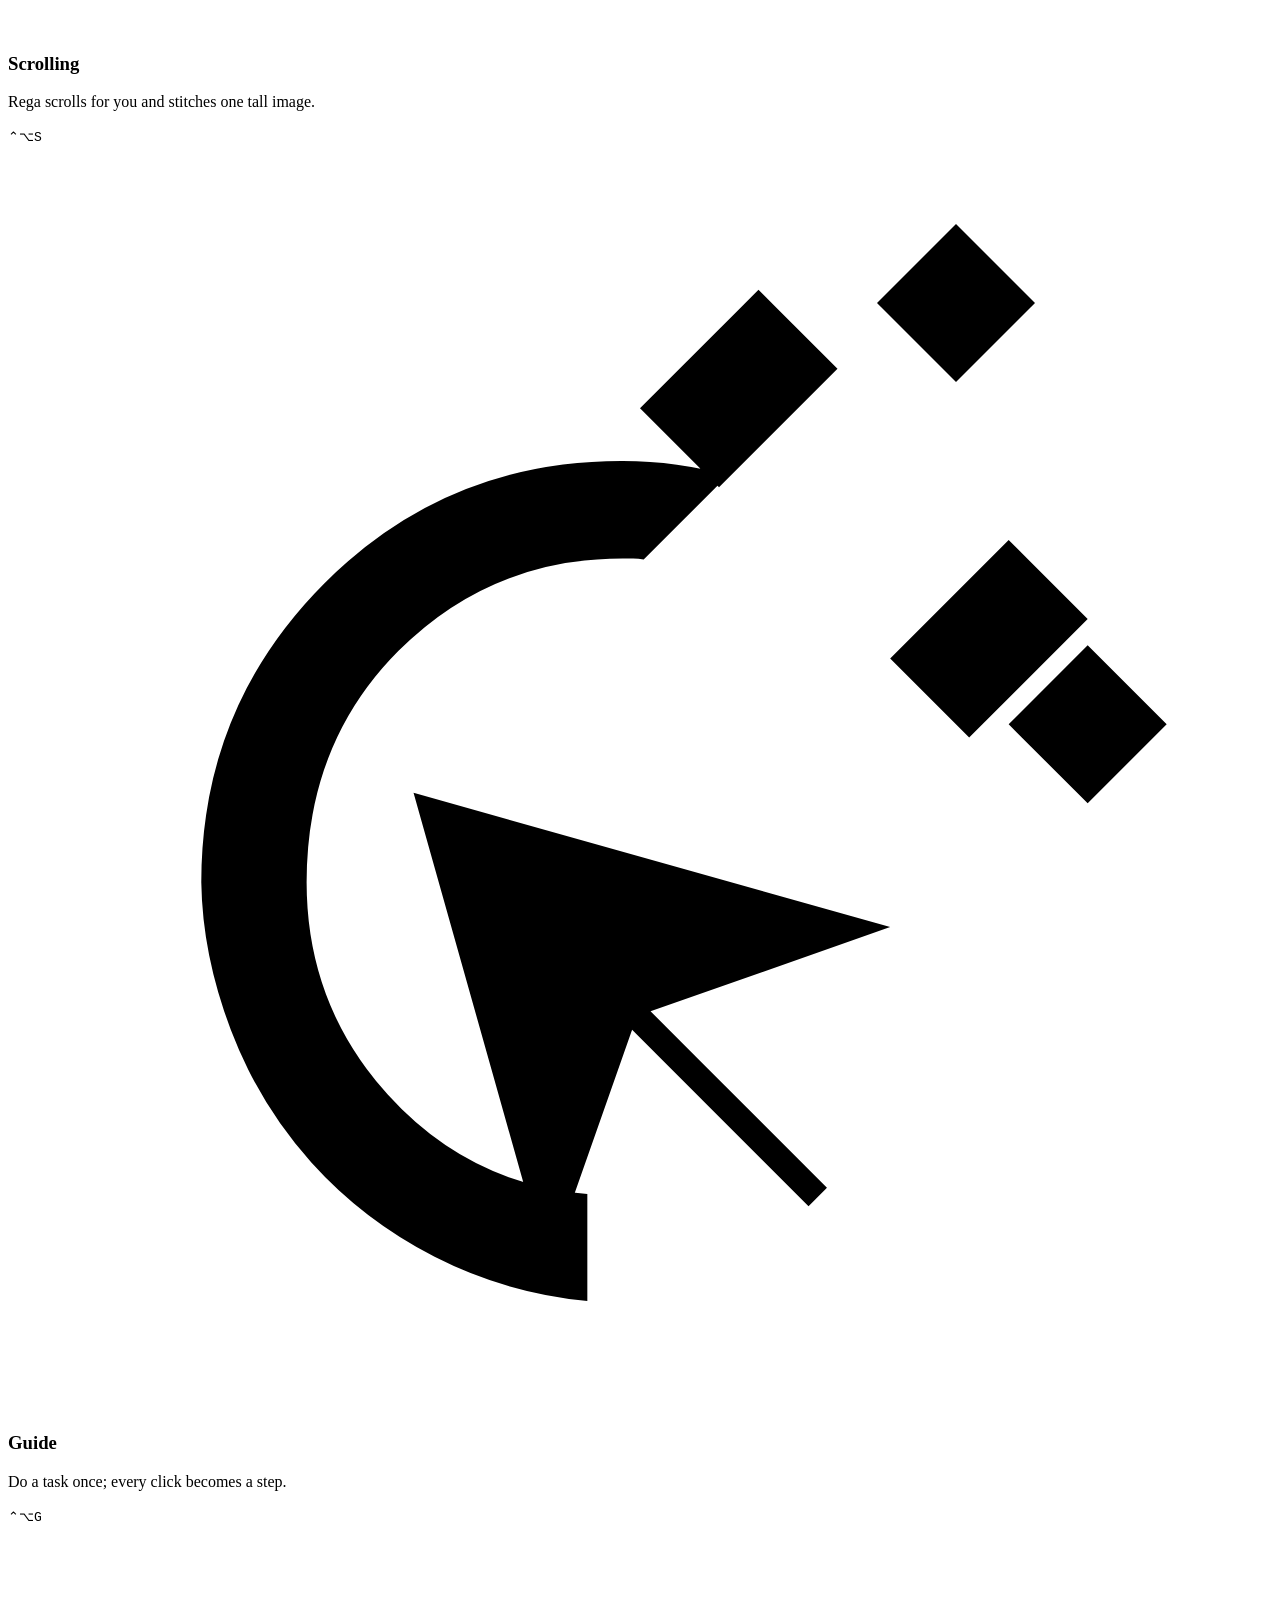
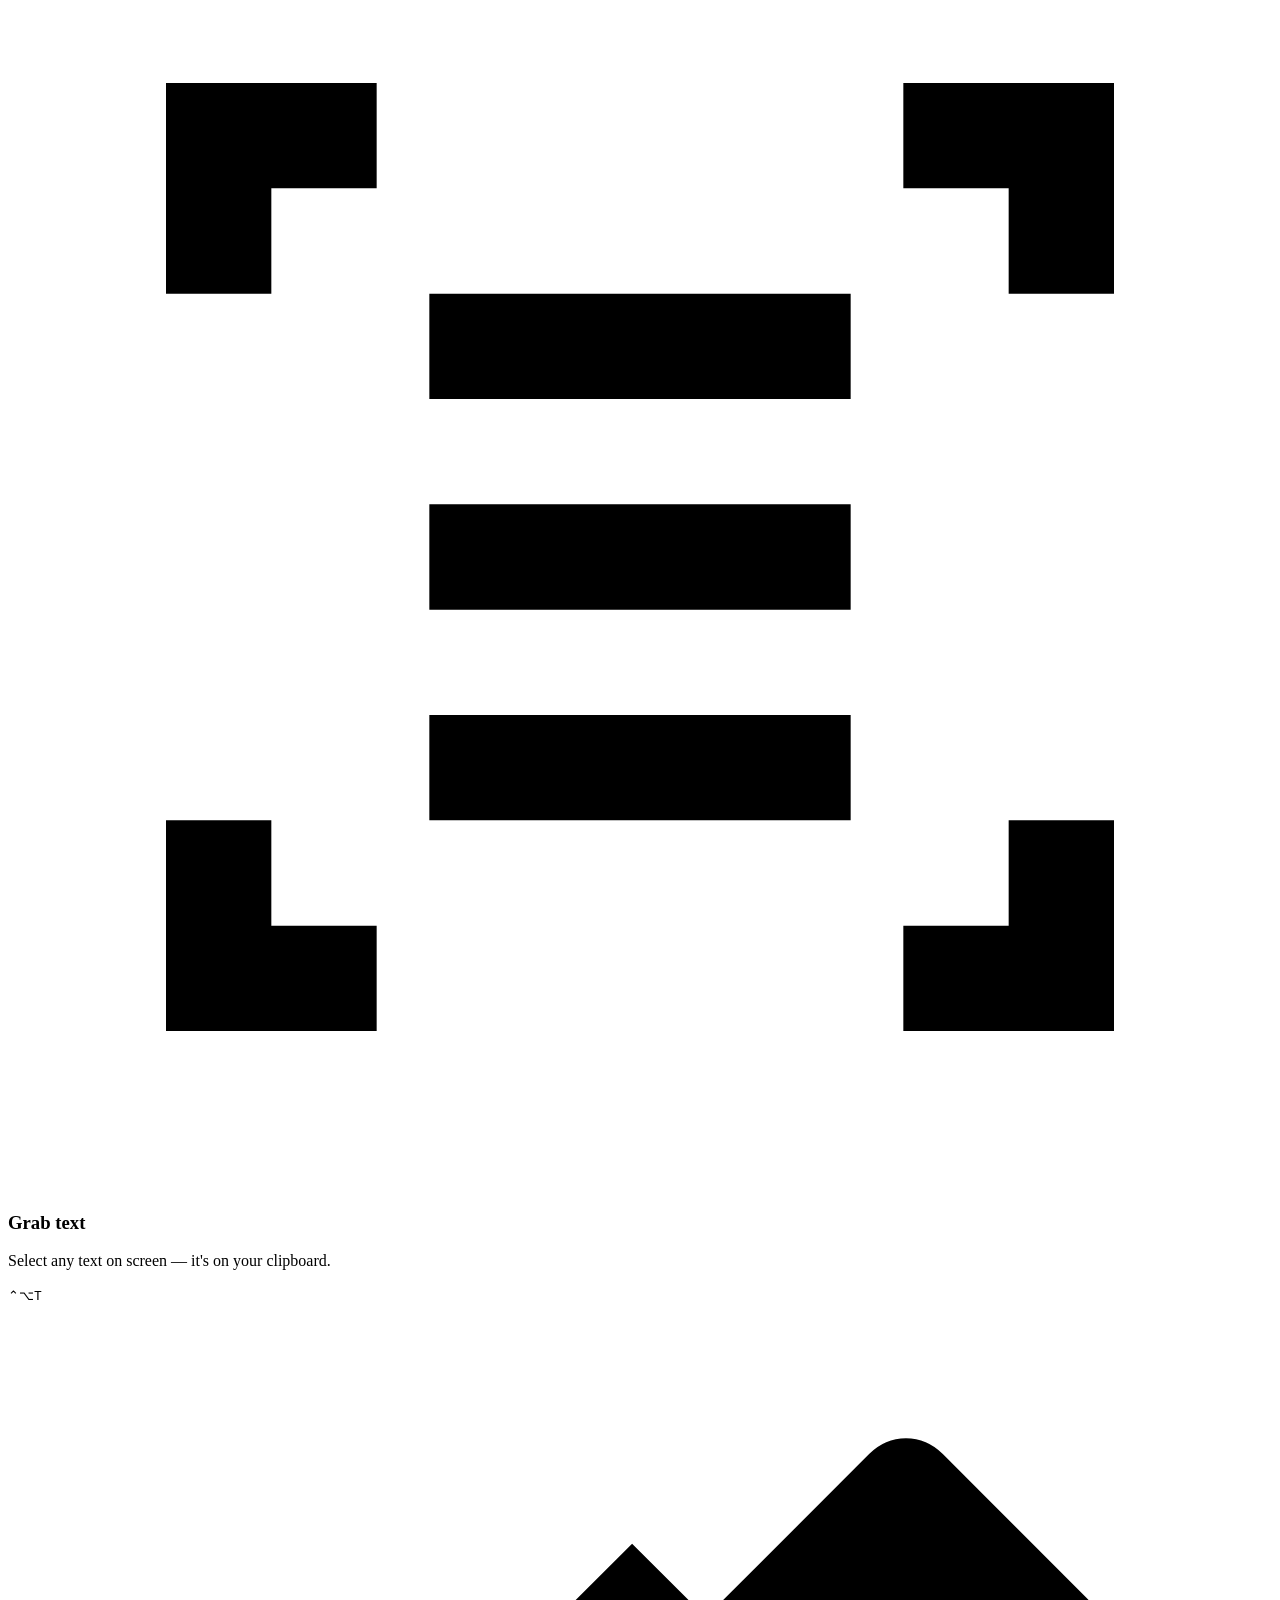
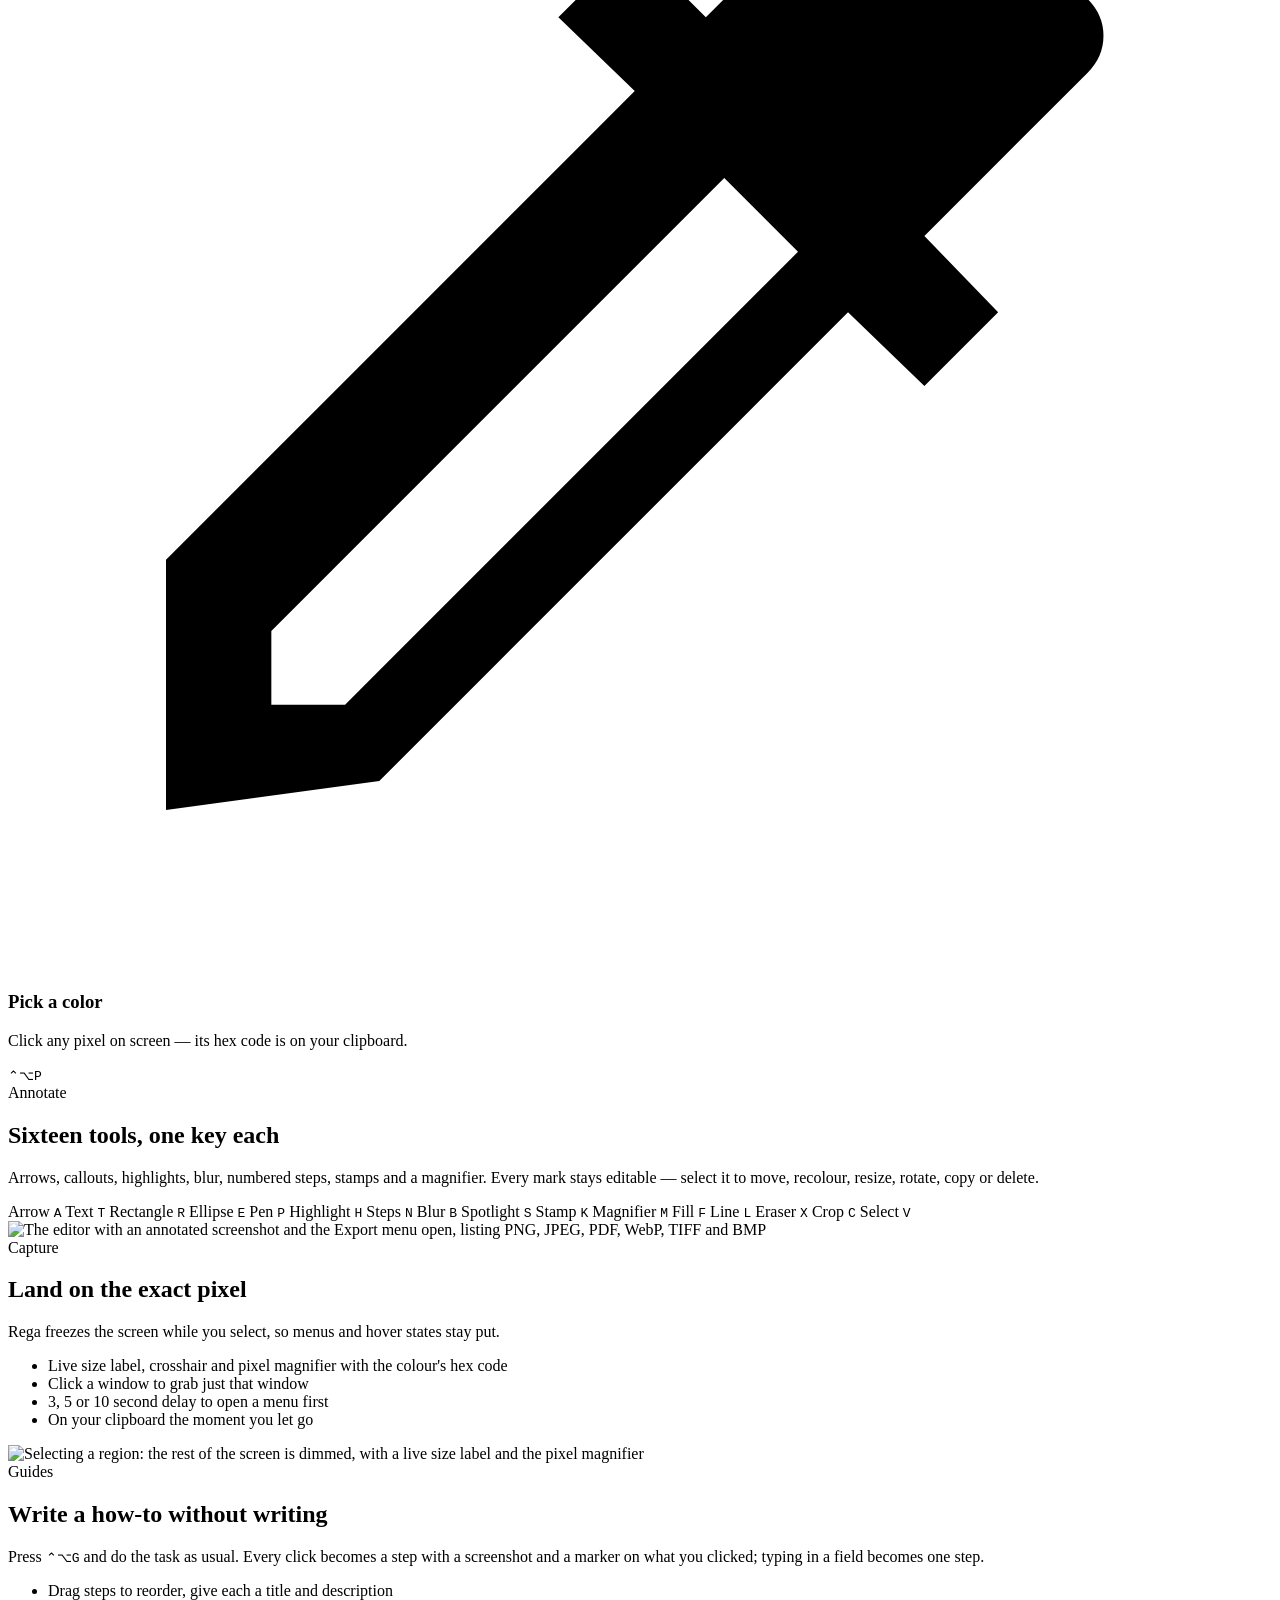
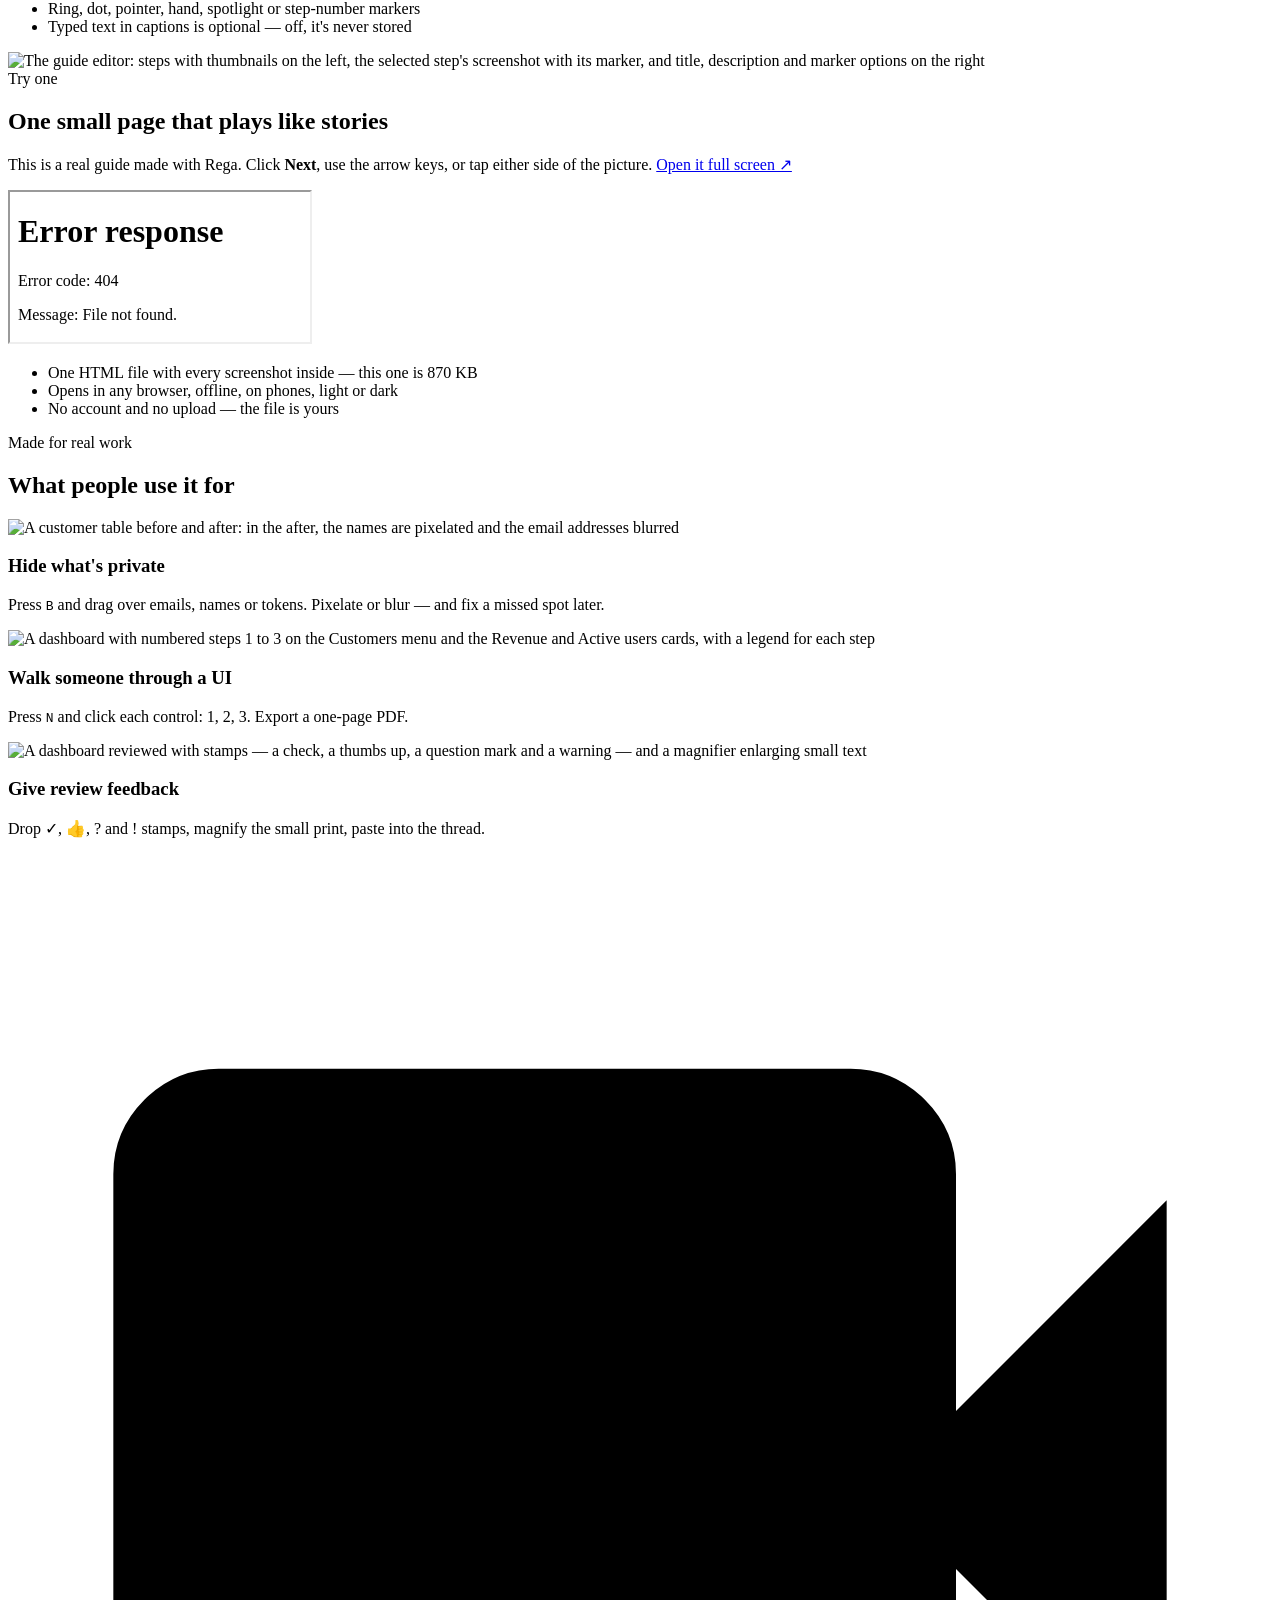
==== commit a721253b: "Version 0.4.10: captures start sooner from the menu bar, Windows updates install; publish 0.4.10 - m" ====
--- a/site/index.html
+++ b/site/index.html
@@ -45,7 +45,7 @@
 <section class="hero">
   <div class="wrap">
     <!-- generated:pill -->
-    <a class="pill" href="#download"><b>New</b> Rega 0.4.9 — Rotate anything, and bring images in however you like →</a>
+    <a class="pill" href="#download"><b>New</b> Rega 0.4.10 — Captures start sooner, and Windows updates install →</a>
     <!-- /generated:pill -->
     <h1>Capture anything. <span class="gradient-text">Share it in a <a class="rega" href="#name" title="רֶגַע (rega) is Hebrew for “a moment”">rega</a>.</span></h1>
     <p class="lede">Screenshots, scrolling captures, screen recordings and step-by-step guides — marked up and on your clipboard in seconds. A fast, native app for macOS and Windows.</p>
@@ -57,7 +57,7 @@
       <a class="btn btn-large" href="#features">See what it does</a>
     </div>
     <!-- generated:hero-meta -->
-    <p class="hero-meta">Version 0.4.9 · macOS 12.3+ and Windows 10/11 · <a href="https://github.com/shairai/rega">Open source on GitHub</a></p>
+    <p class="hero-meta">Version 0.4.10 · macOS 12.3+ and Windows 10/11 · <a href="https://github.com/shairai/rega">Open source on GitHub</a></p>
     <!-- /generated:hero-meta -->
     <figure class="hero-shot demo">
       <div class="demo-frame">
@@ -317,8 +317,8 @@
           <div><h3>macOS</h3><div class="os-note">Apple silicon and Intel</div></div>
           <span class="you-tag">Your system</span>
         </header>
-        <a class="btn btn-primary btn-large" href="/download/mac" data-version="0.4.9">Download for Mac</a>
-        <dl><dt>Version</dt><dd>0.4.9 · 20 Nov 2026</dd><dt>Size</dt><dd>16.0 MB disk image</dd><dt>Needs</dt><dd>macOS 12.3 or later</dd></dl>
+        <a class="btn btn-primary btn-large" href="/download/mac" data-version="0.4.10">Download for Mac</a>
+        <dl><dt>Version</dt><dd>0.4.10 · 23 Nov 2026</dd><dt>Size</dt><dd>16.0 MB disk image</dd><dt>Needs</dt><dd>macOS 12.3 or later</dd></dl>
         <details>
           <summary>First launch</summary>
           <ol>
@@ -334,8 +334,8 @@
           <div><h3>Windows</h3><div class="os-note">64-bit installer</div></div>
           <span class="you-tag">Your system</span>
         </header>
-        <a class="btn btn-primary btn-large" href="/download/windows" data-version="0.4.9">Download for Windows</a>
-        <dl><dt>Version</dt><dd>0.4.9 · 20 Nov 2026</dd><dt>Size</dt><dd>6.6 MB installer</dd><dt>Needs</dt><dd>Windows 10 or 11, 64-bit</dd></dl>
+        <a class="btn btn-primary btn-large" href="/download/windows" data-version="0.4.10">Download for Windows</a>
+        <dl><dt>Version</dt><dd>0.4.10 · 23 Nov 2026</dd><dt>Size</dt><dd>6.6 MB installer</dd><dt>Needs</dt><dd>Windows 10 or 11, 64-bit</dd></dl>
         <details>
           <summary>First launch</summary>
           <ol>
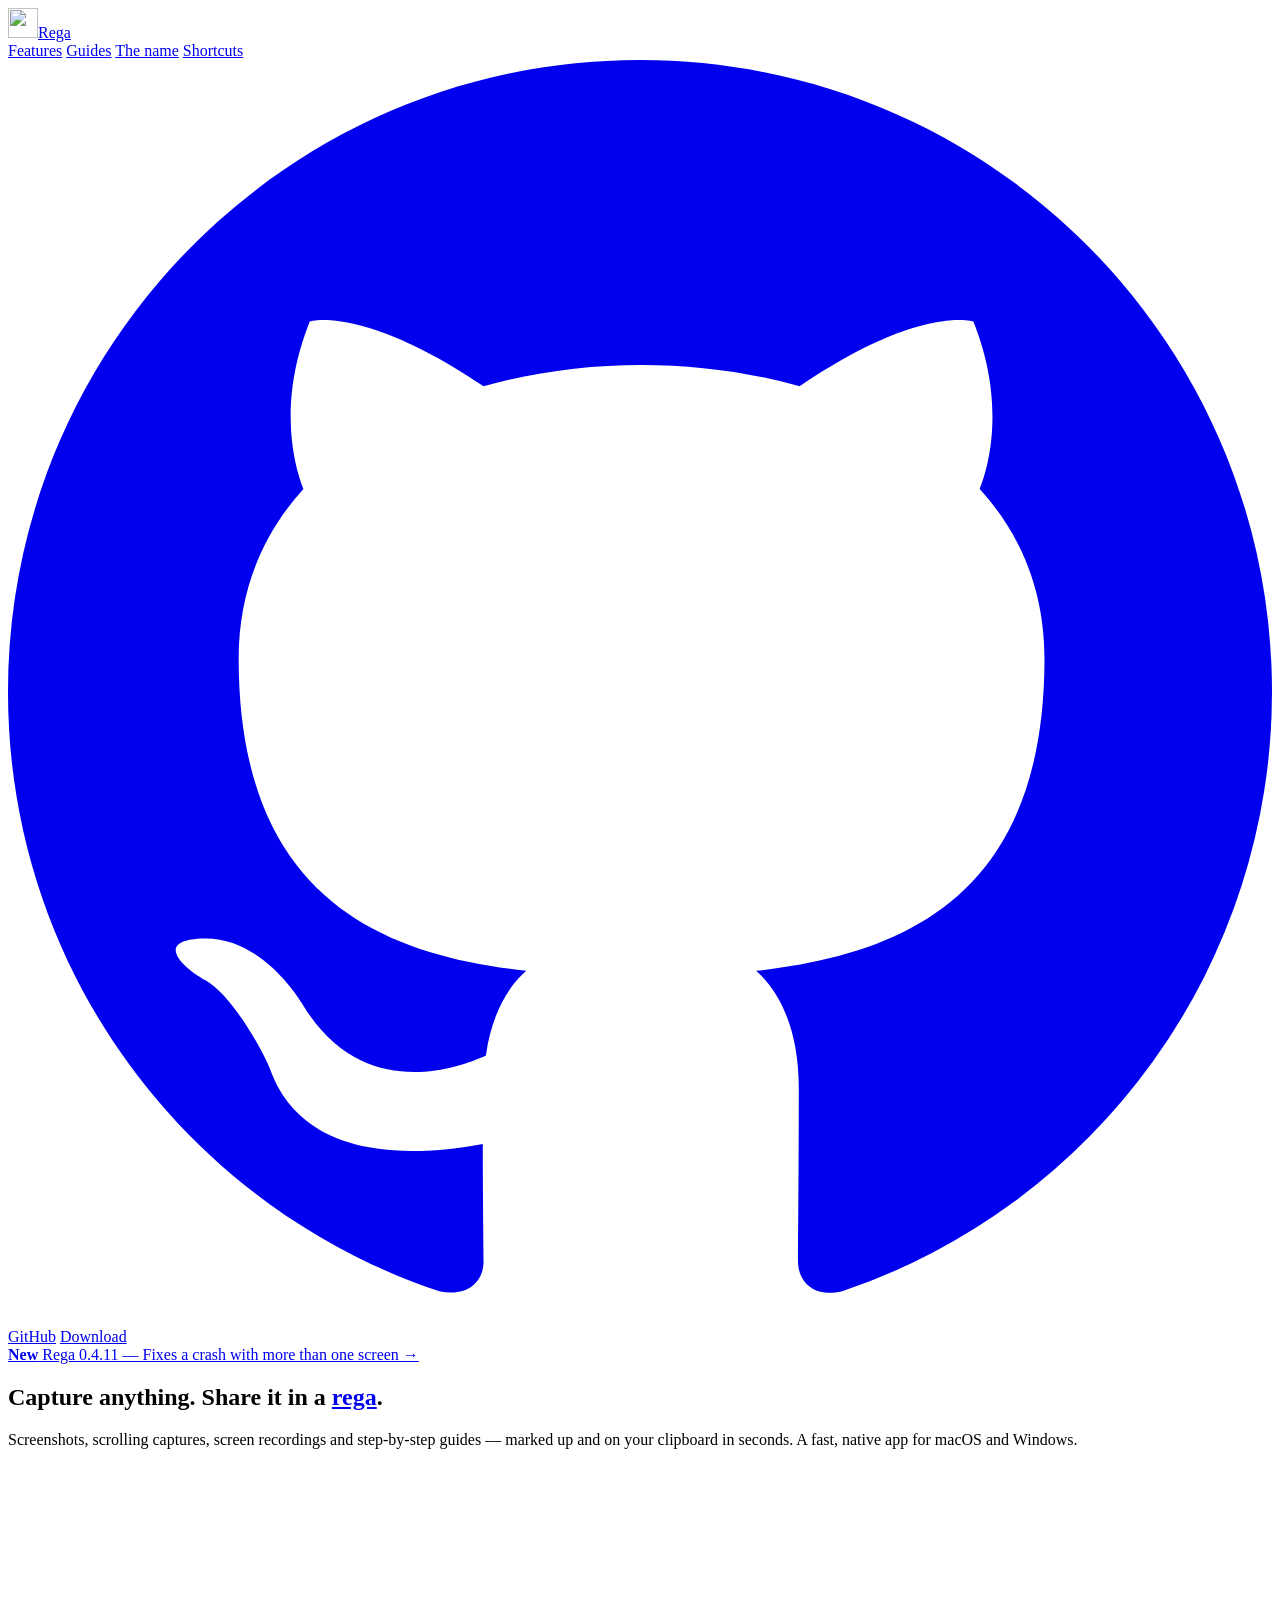
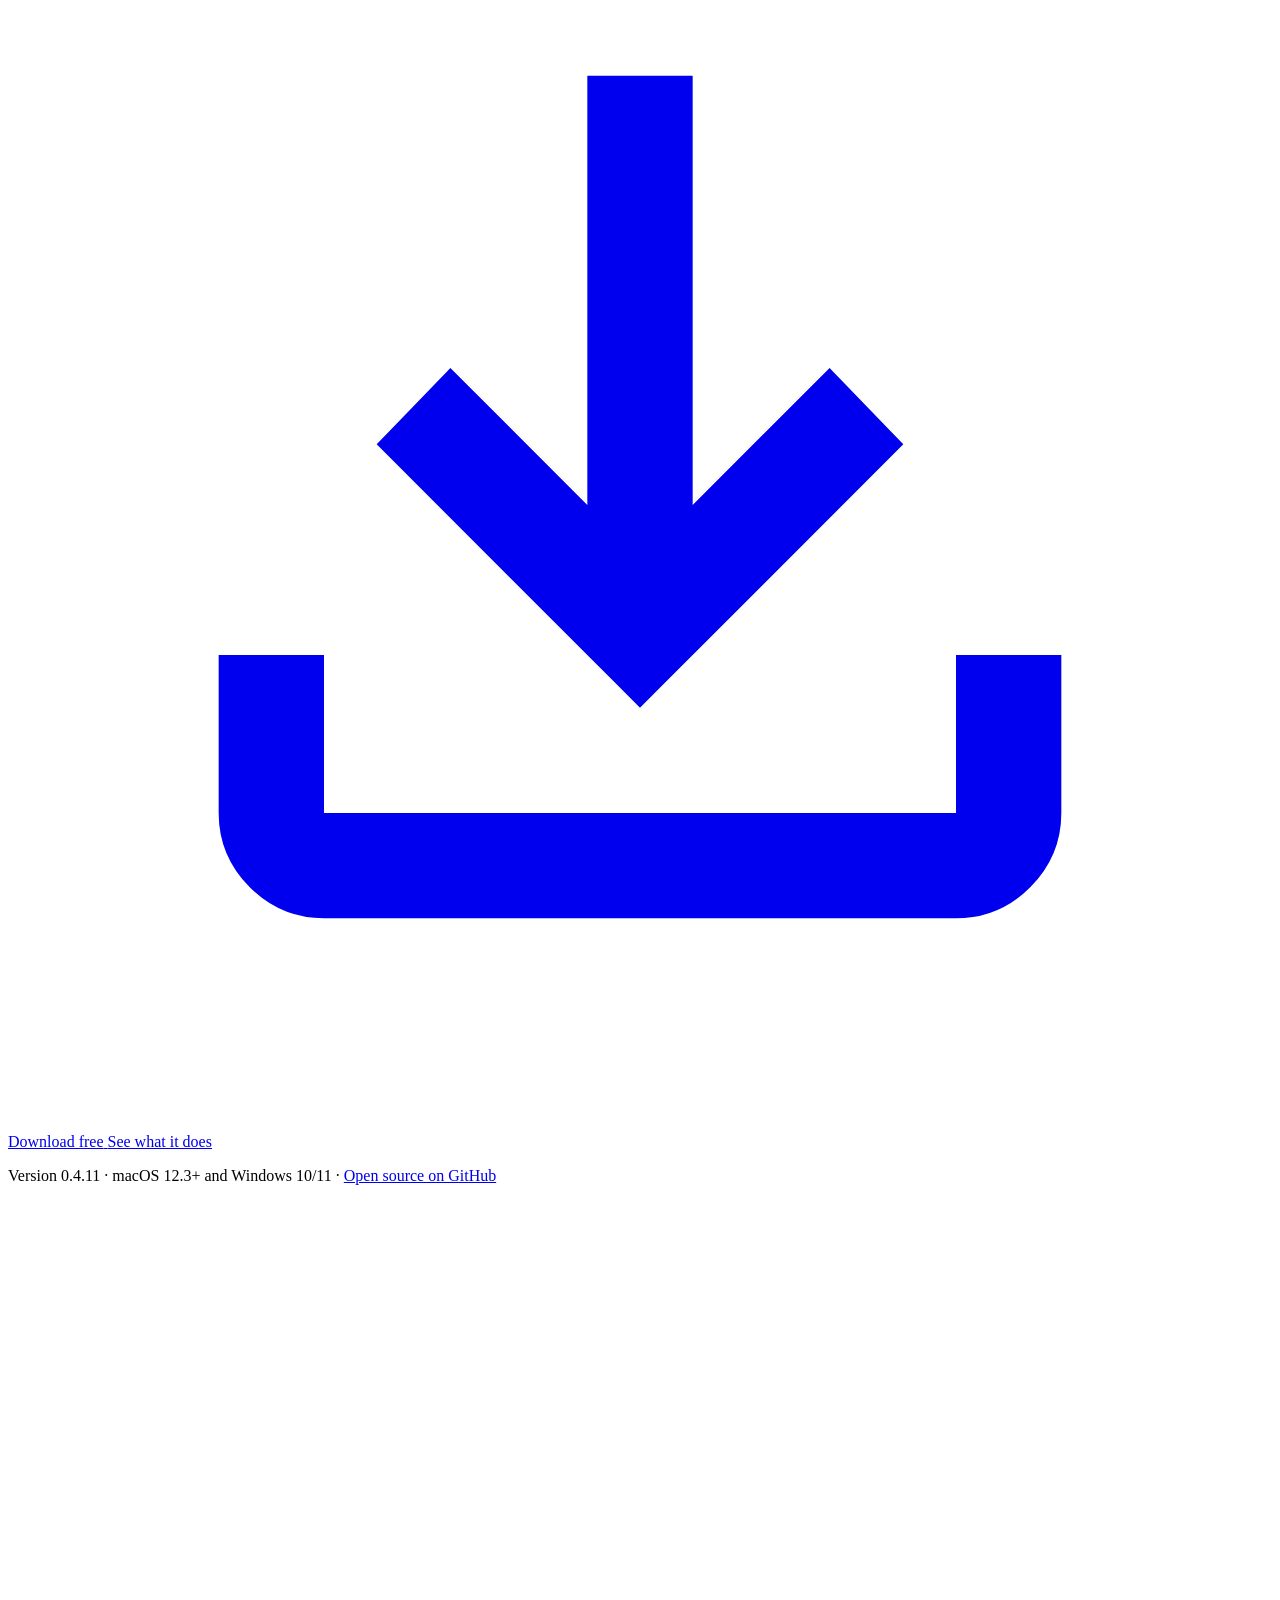
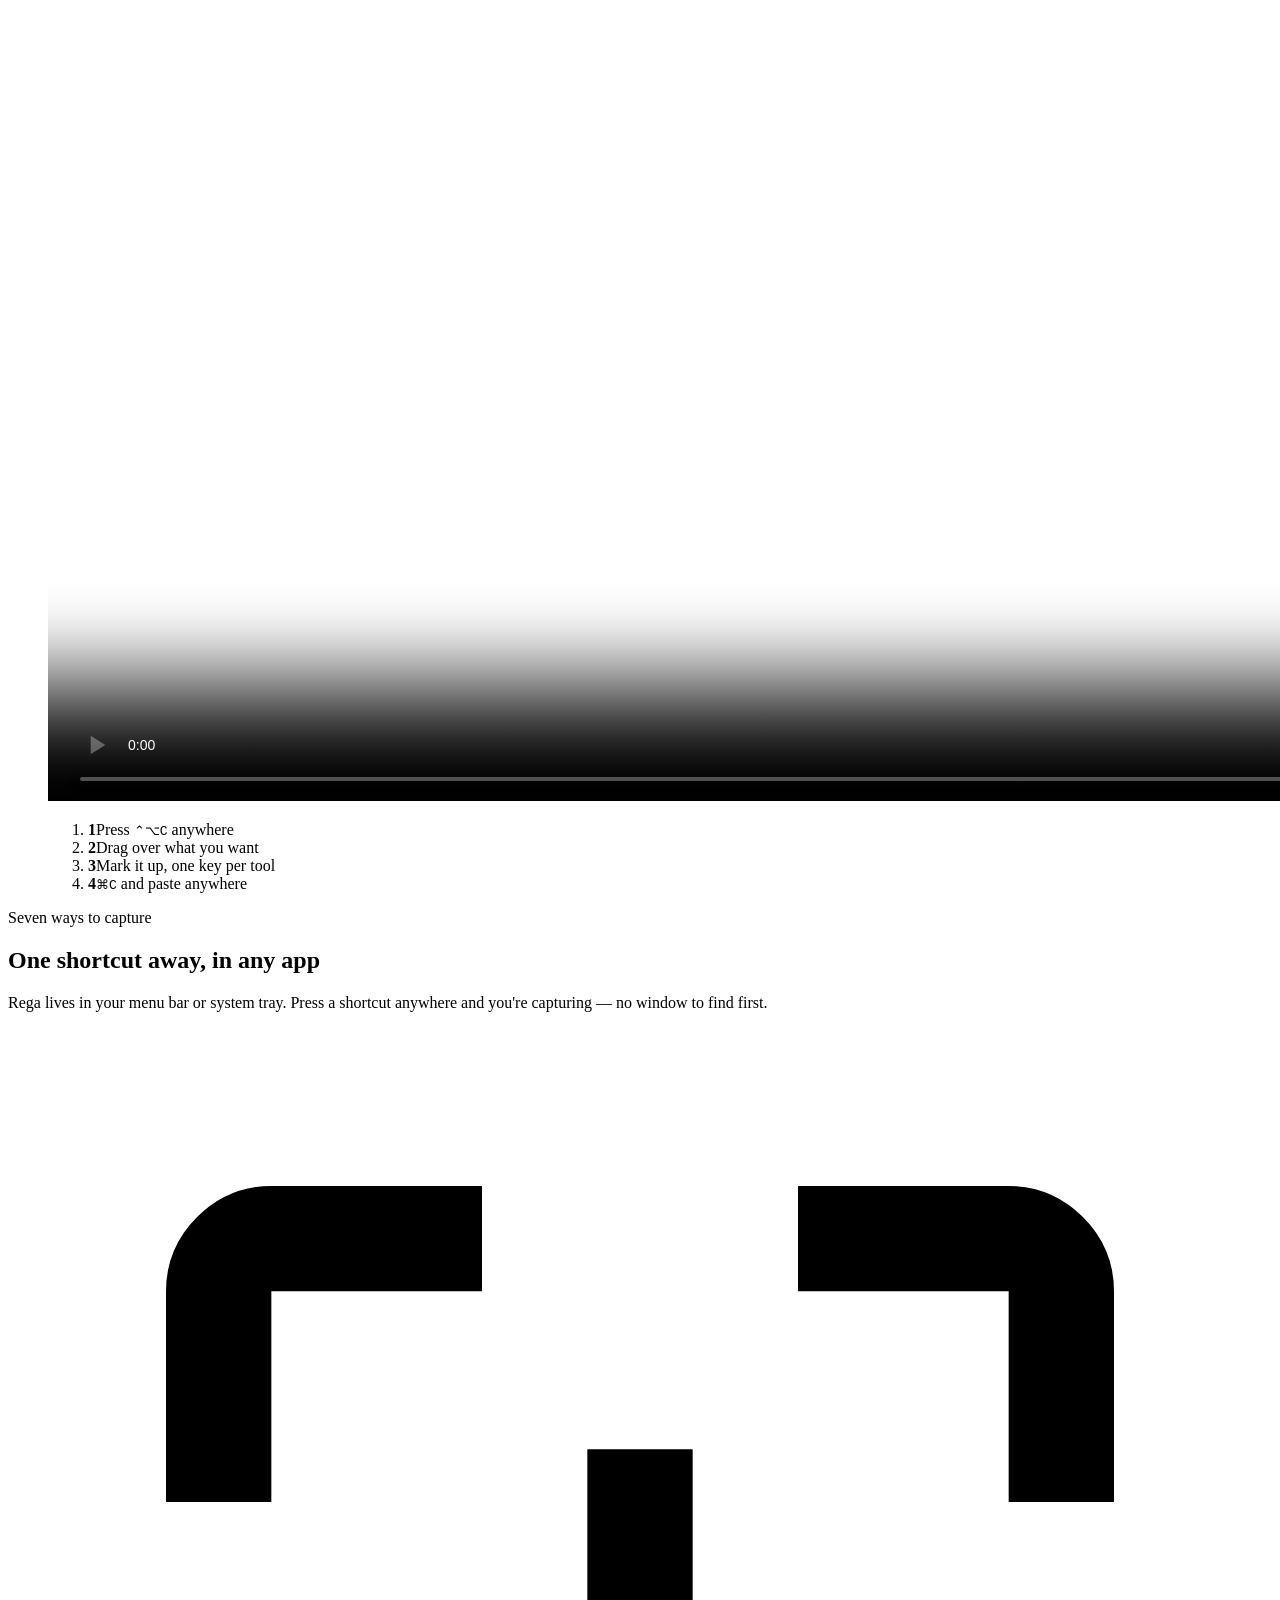
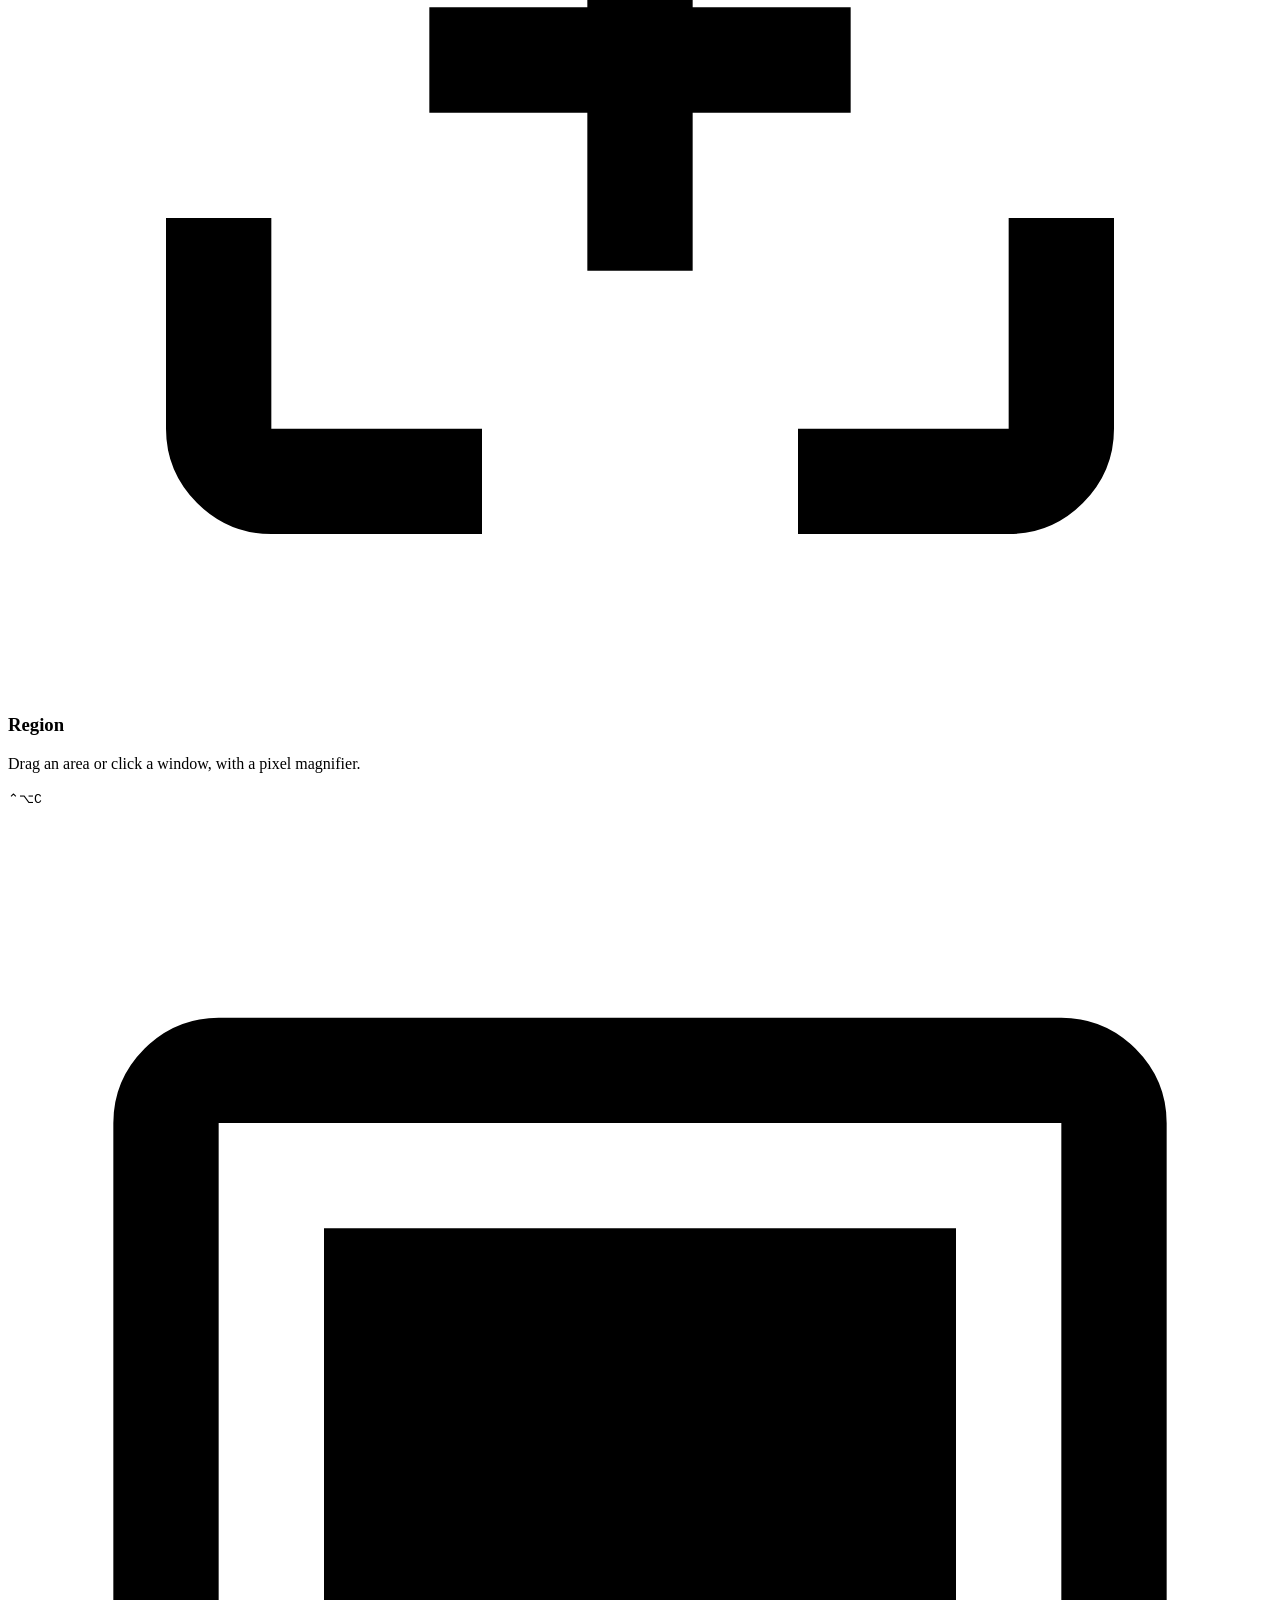
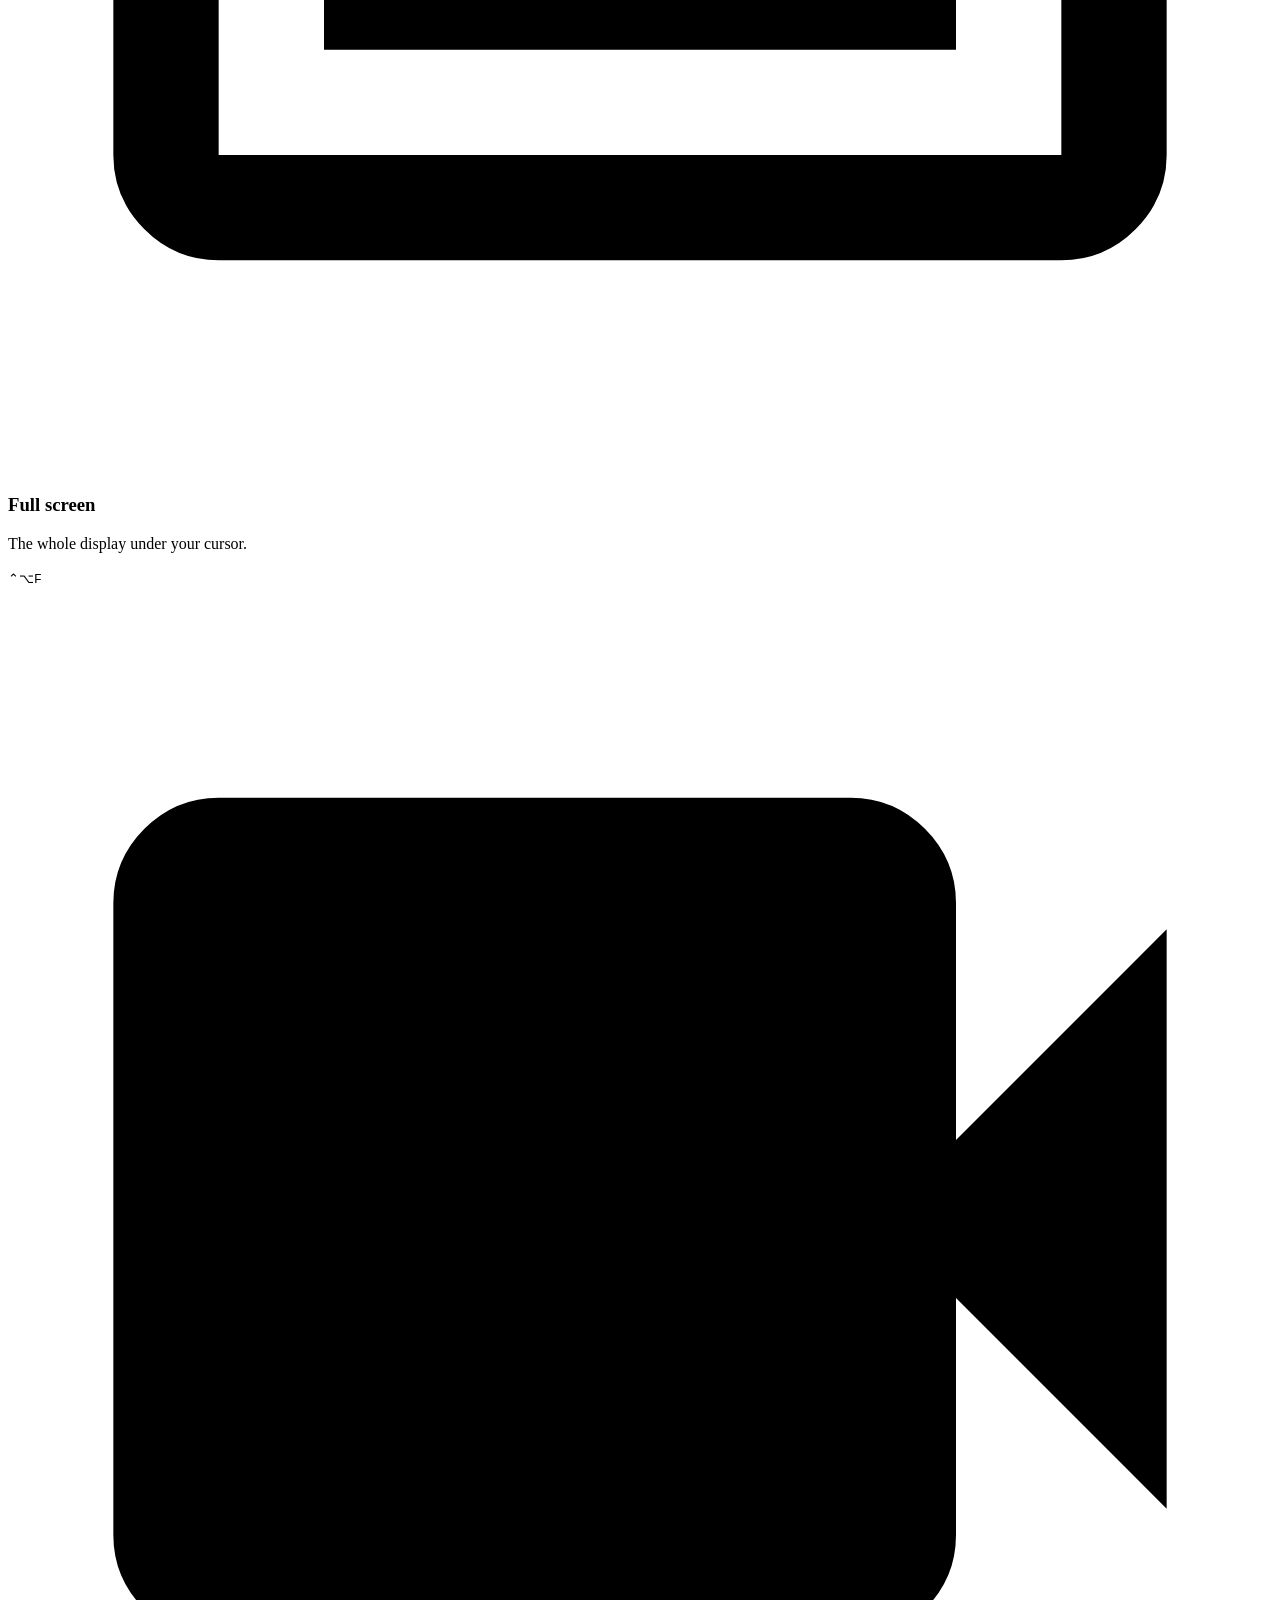
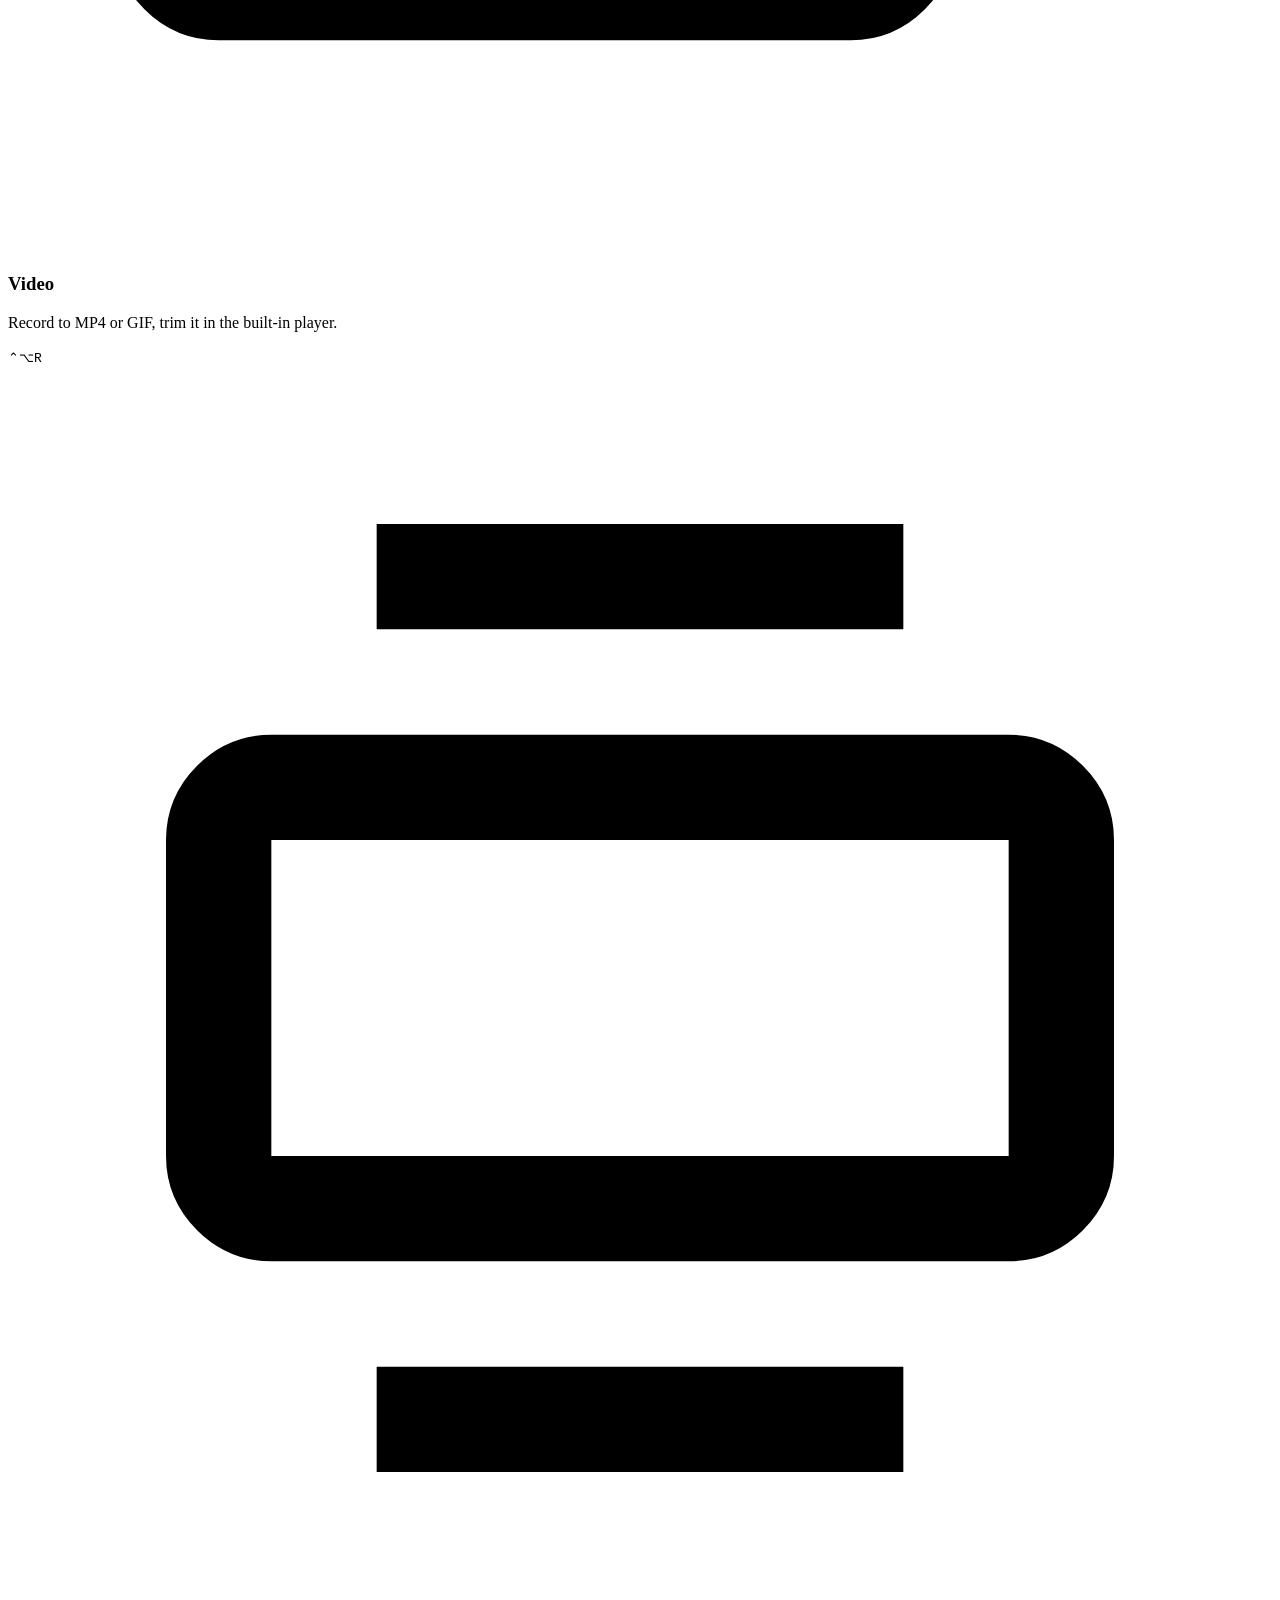
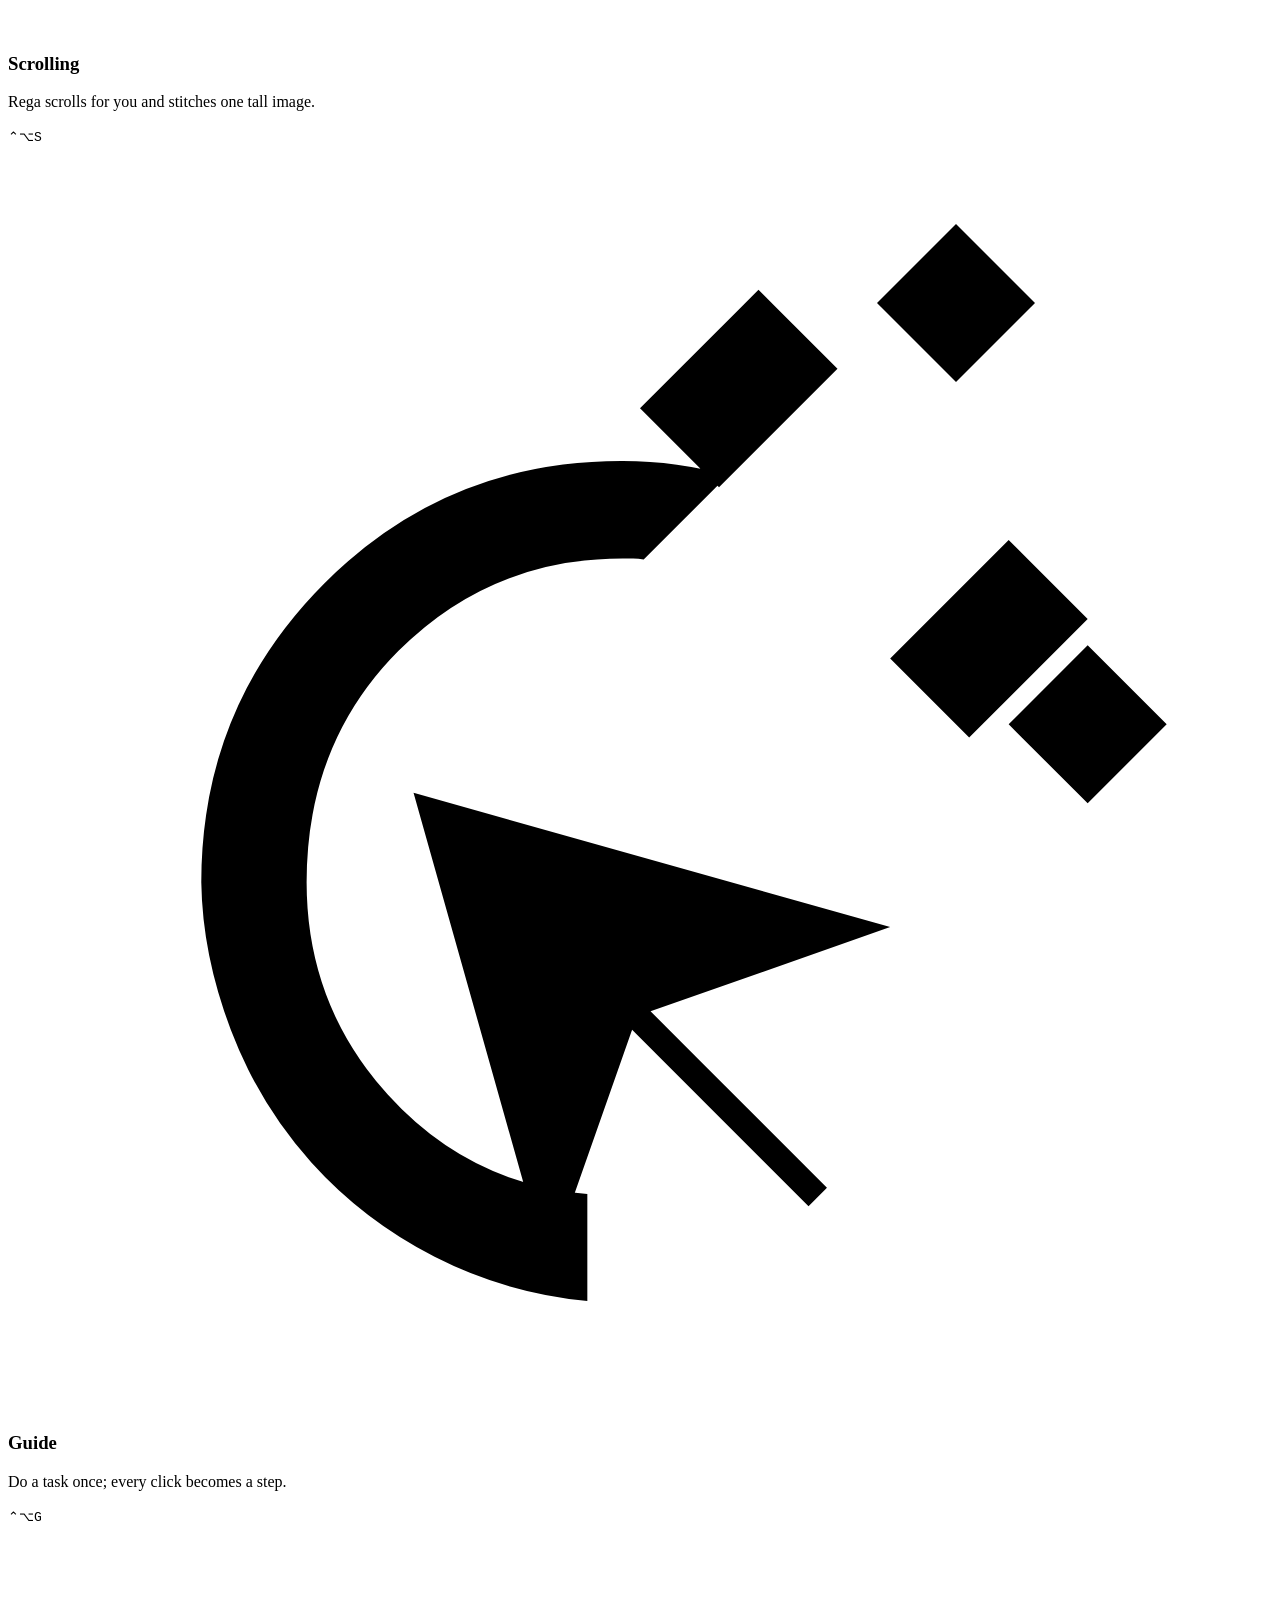
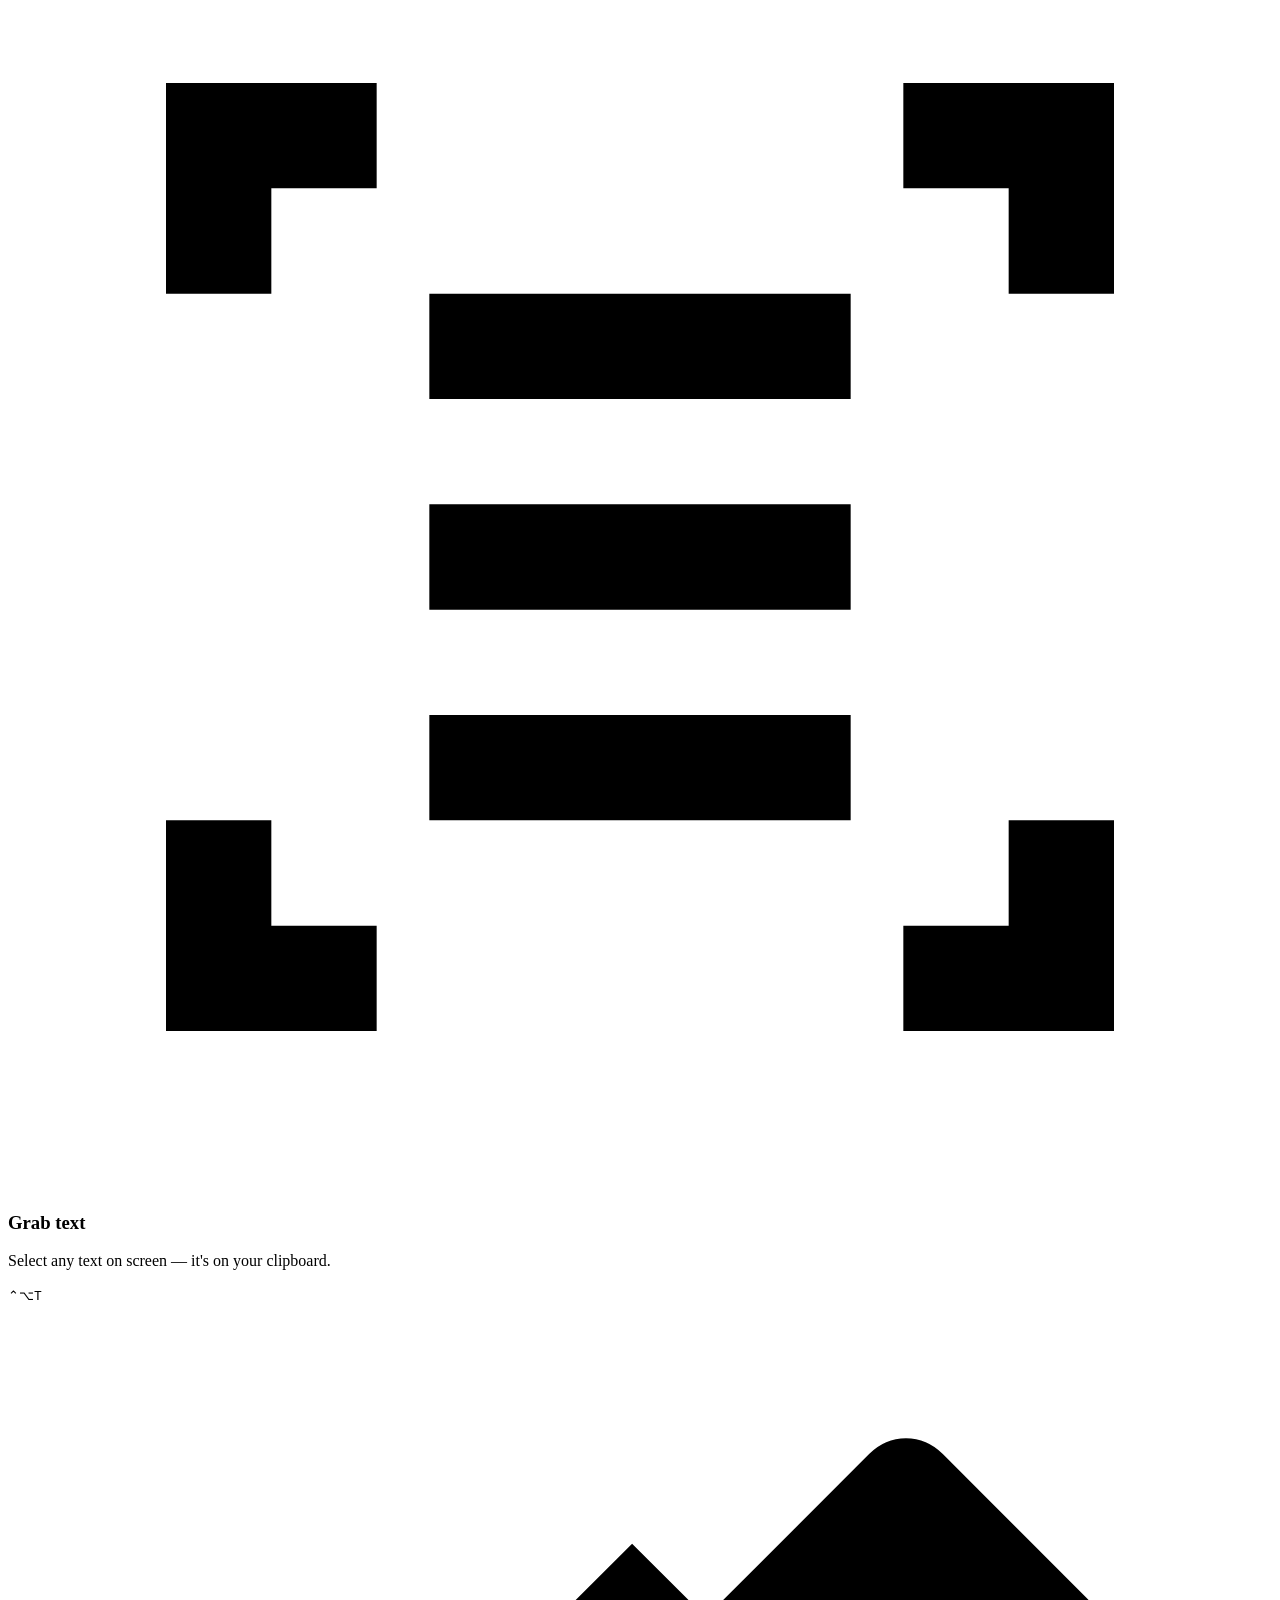
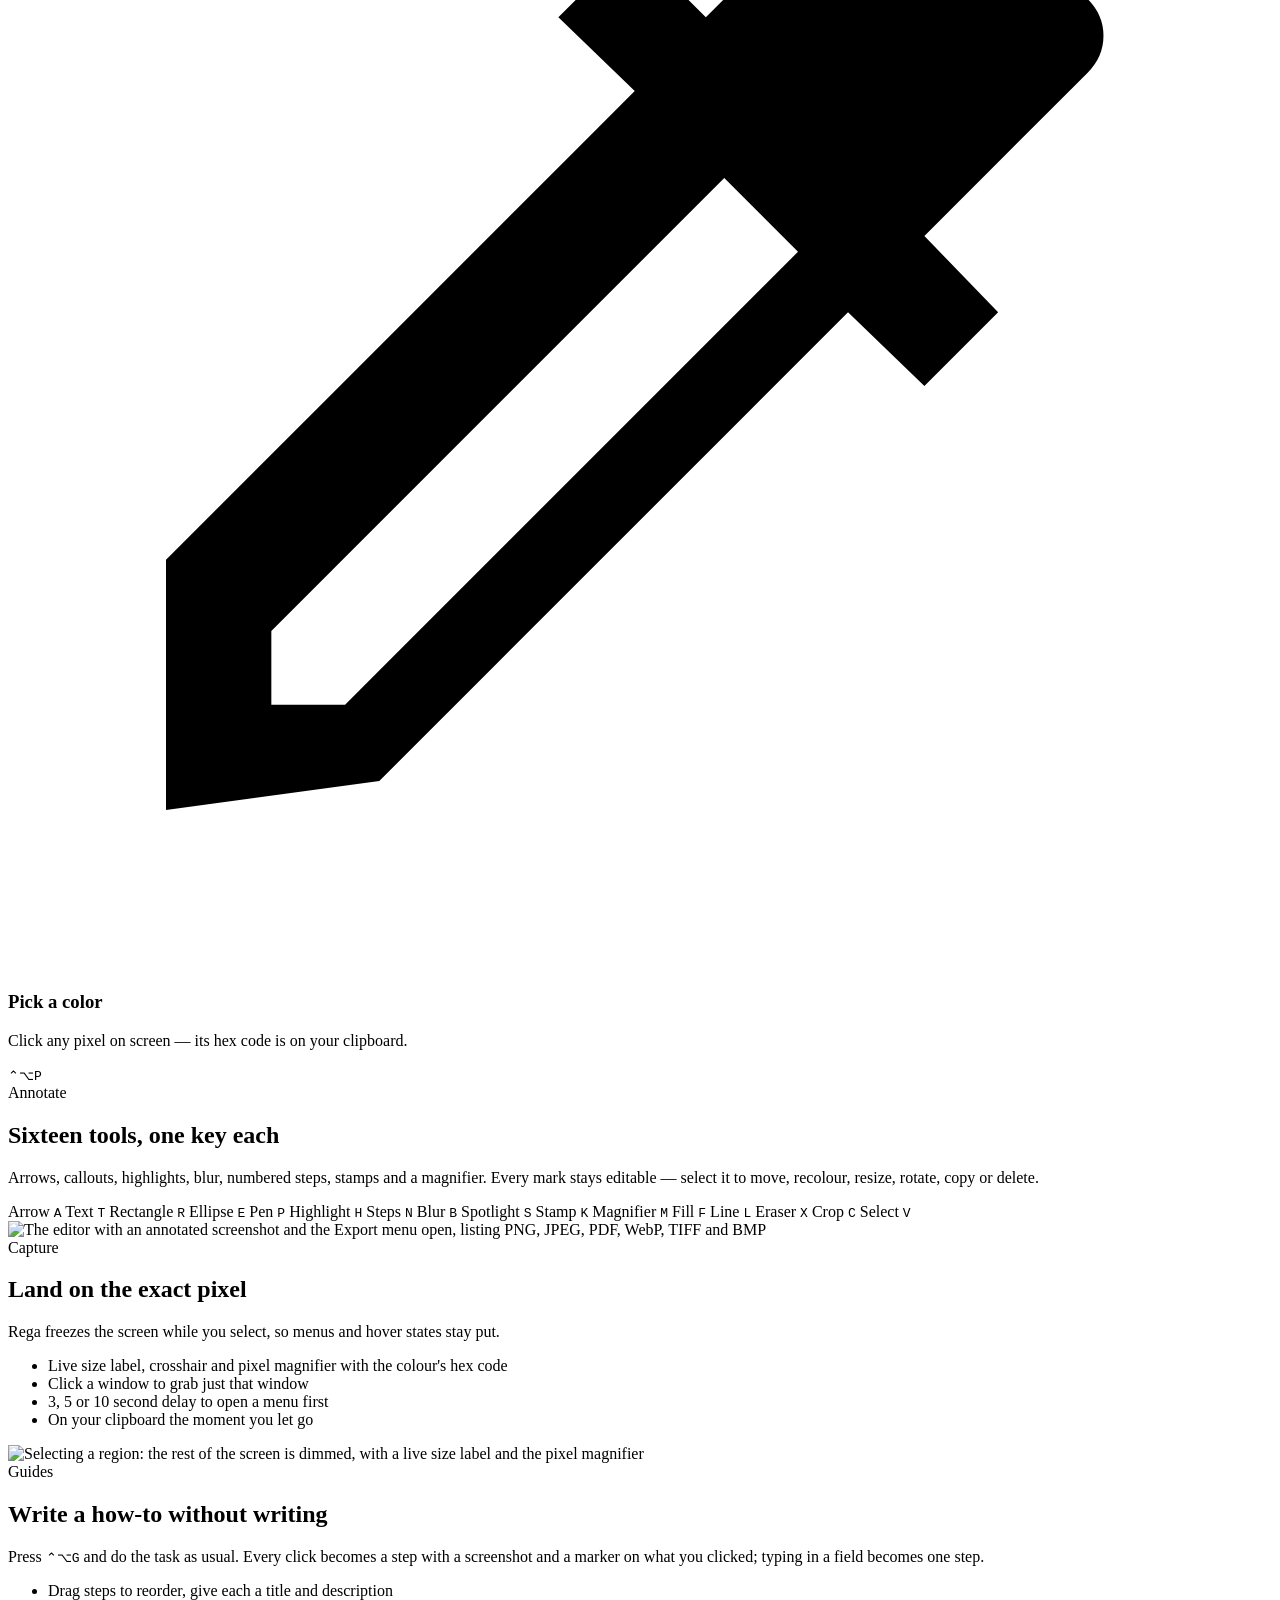
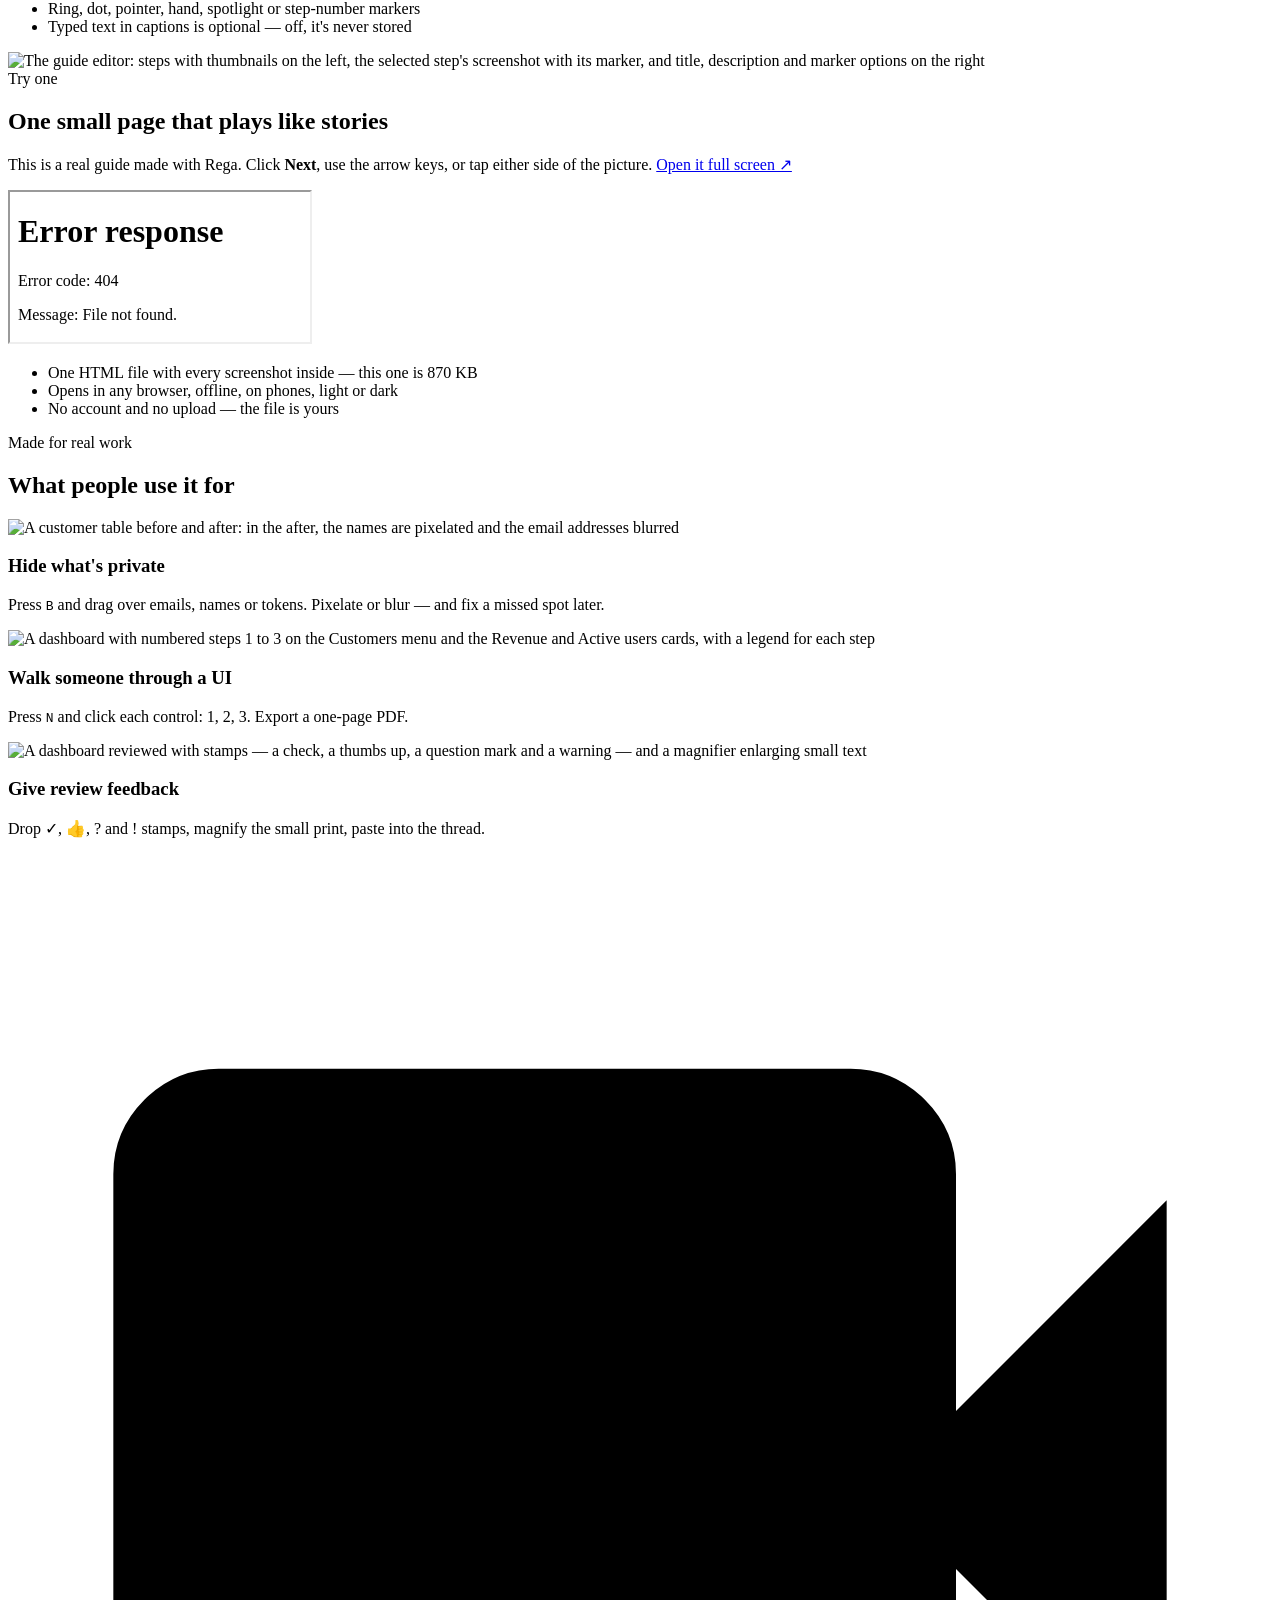
==== commit 73dc4004: "Version 0.4.11: fix a crash with more than one screen; publish 0.4.11 - macOS: each extra screen's o" ====
--- a/site/index.html
+++ b/site/index.html
@@ -45,7 +45,7 @@
 <section class="hero">
   <div class="wrap">
     <!-- generated:pill -->
-    <a class="pill" href="#download"><b>New</b> Rega 0.4.10 — Captures start sooner, and Windows updates install →</a>
+    <a class="pill" href="#download"><b>New</b> Rega 0.4.11 — Fixes a crash with more than one screen →</a>
     <!-- /generated:pill -->
     <h1>Capture anything. <span class="gradient-text">Share it in a <a class="rega" href="#name" title="רֶגַע (rega) is Hebrew for “a moment”">rega</a>.</span></h1>
     <p class="lede">Screenshots, scrolling captures, screen recordings and step-by-step guides — marked up and on your clipboard in seconds. A fast, native app for macOS and Windows.</p>
@@ -57,7 +57,7 @@
       <a class="btn btn-large" href="#features">See what it does</a>
     </div>
     <!-- generated:hero-meta -->
-    <p class="hero-meta">Version 0.4.10 · macOS 12.3+ and Windows 10/11 · <a href="https://github.com/shairai/rega">Open source on GitHub</a></p>
+    <p class="hero-meta">Version 0.4.11 · macOS 12.3+ and Windows 10/11 · <a href="https://github.com/shairai/rega">Open source on GitHub</a></p>
     <!-- /generated:hero-meta -->
     <figure class="hero-shot demo">
       <div class="demo-frame">
@@ -317,8 +317,8 @@
           <div><h3>macOS</h3><div class="os-note">Apple silicon and Intel</div></div>
           <span class="you-tag">Your system</span>
         </header>
-        <a class="btn btn-primary btn-large" href="/download/mac" data-version="0.4.10">Download for Mac</a>
-        <dl><dt>Version</dt><dd>0.4.10 · 23 Nov 2026</dd><dt>Size</dt><dd>16.0 MB disk image</dd><dt>Needs</dt><dd>macOS 12.3 or later</dd></dl>
+        <a class="btn btn-primary btn-large" href="/download/mac" data-version="0.4.11">Download for Mac</a>
+        <dl><dt>Version</dt><dd>0.4.11 · 23 Nov 2026</dd><dt>Size</dt><dd>16.0 MB disk image</dd><dt>Needs</dt><dd>macOS 12.3 or later</dd></dl>
         <details>
           <summary>First launch</summary>
           <ol>
@@ -334,8 +334,8 @@
           <div><h3>Windows</h3><div class="os-note">64-bit installer</div></div>
           <span class="you-tag">Your system</span>
         </header>
-        <a class="btn btn-primary btn-large" href="/download/windows" data-version="0.4.10">Download for Windows</a>
-        <dl><dt>Version</dt><dd>0.4.10 · 23 Nov 2026</dd><dt>Size</dt><dd>6.6 MB installer</dd><dt>Needs</dt><dd>Windows 10 or 11, 64-bit</dd></dl>
+        <a class="btn btn-primary btn-large" href="/download/windows" data-version="0.4.11">Download for Windows</a>
+        <dl><dt>Version</dt><dd>0.4.11 · 23 Nov 2026</dd><dt>Size</dt><dd>6.6 MB installer</dd><dt>Needs</dt><dd>Windows 10 or 11, 64-bit</dd></dl>
         <details>
           <summary>First launch</summary>
           <ol>
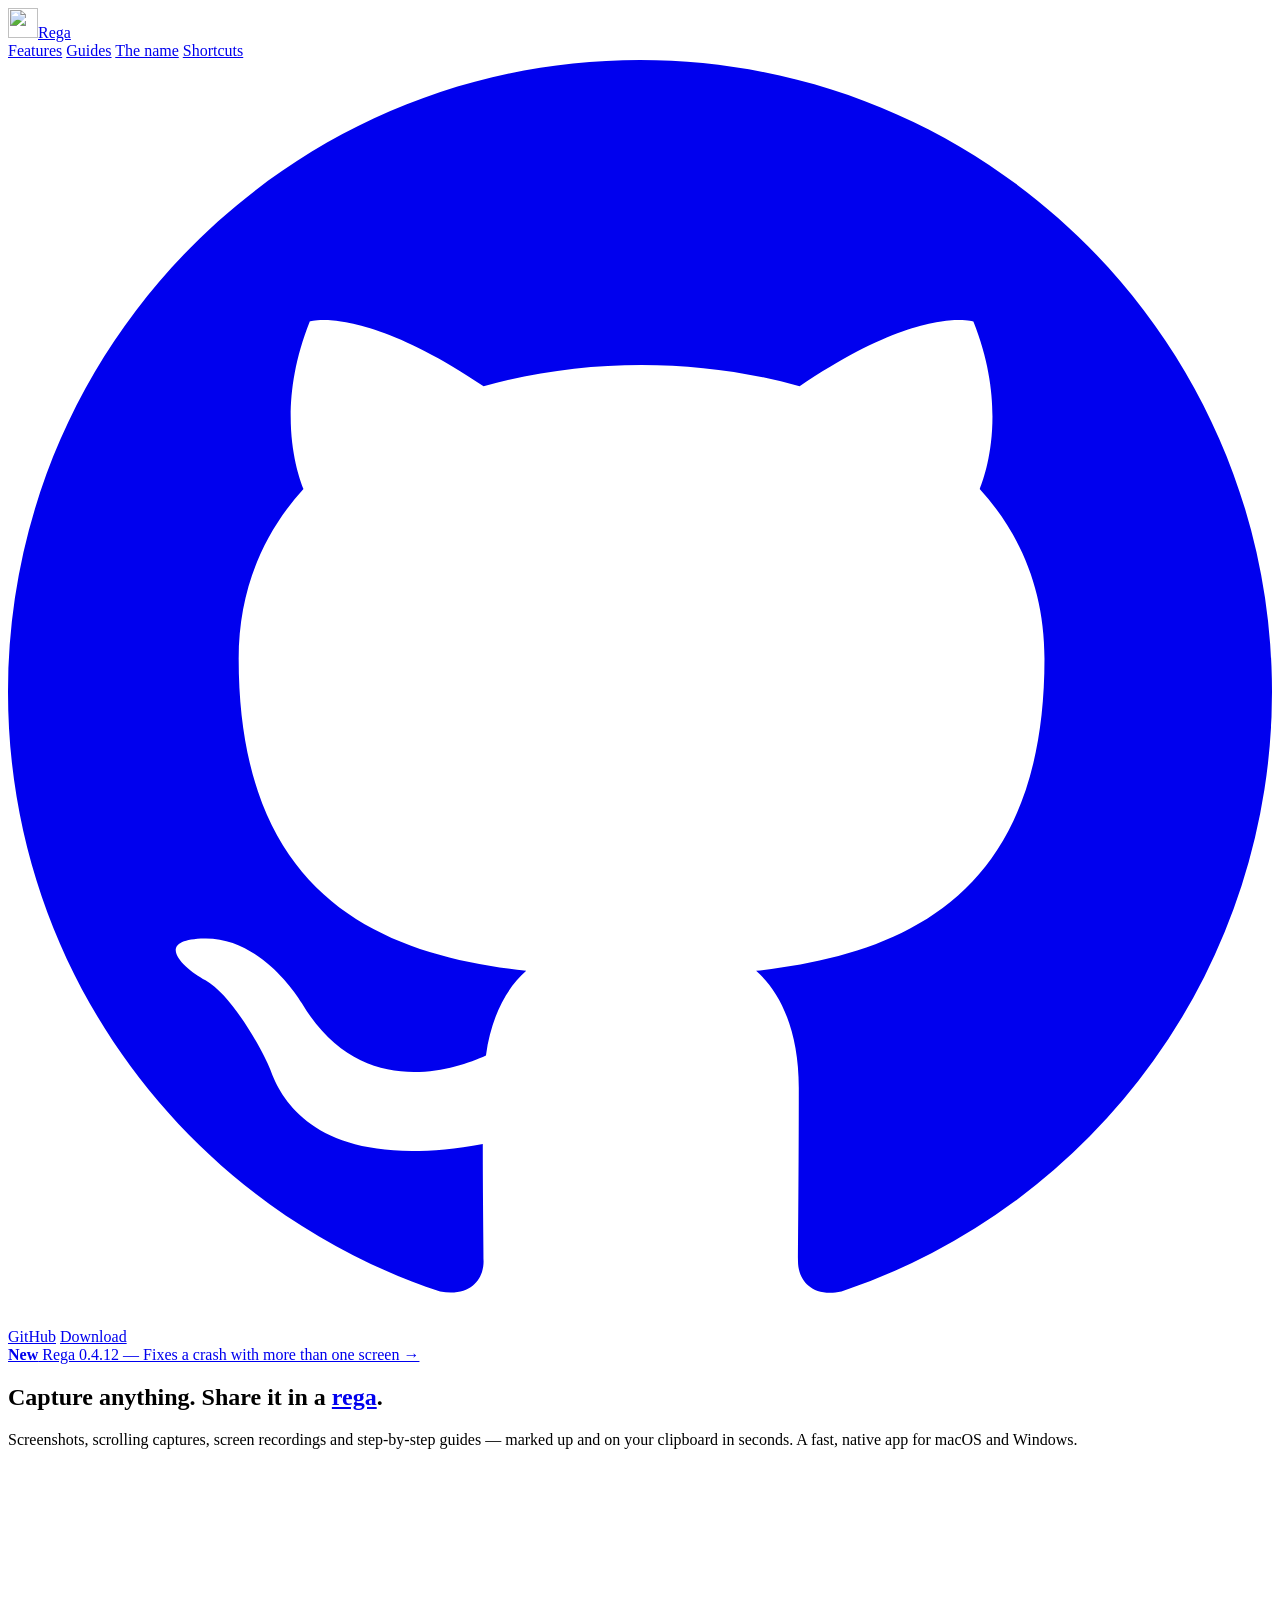
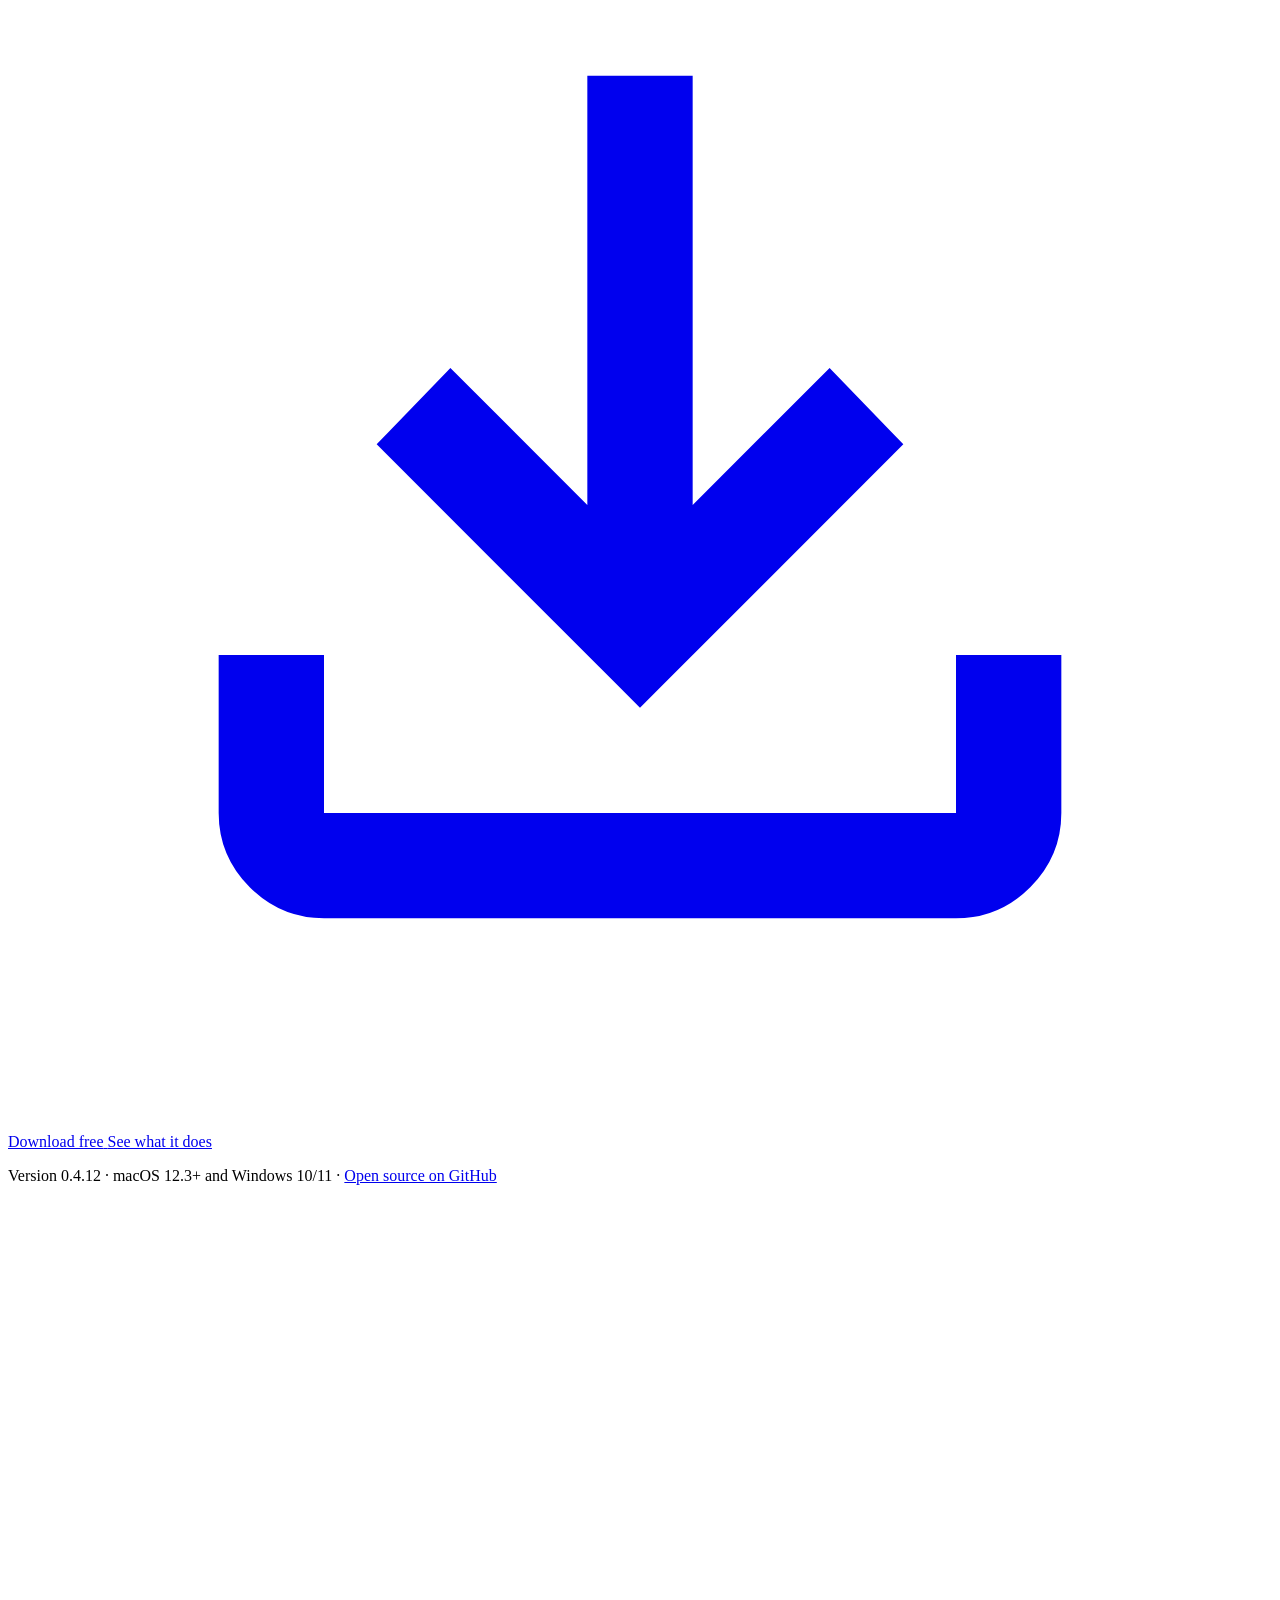
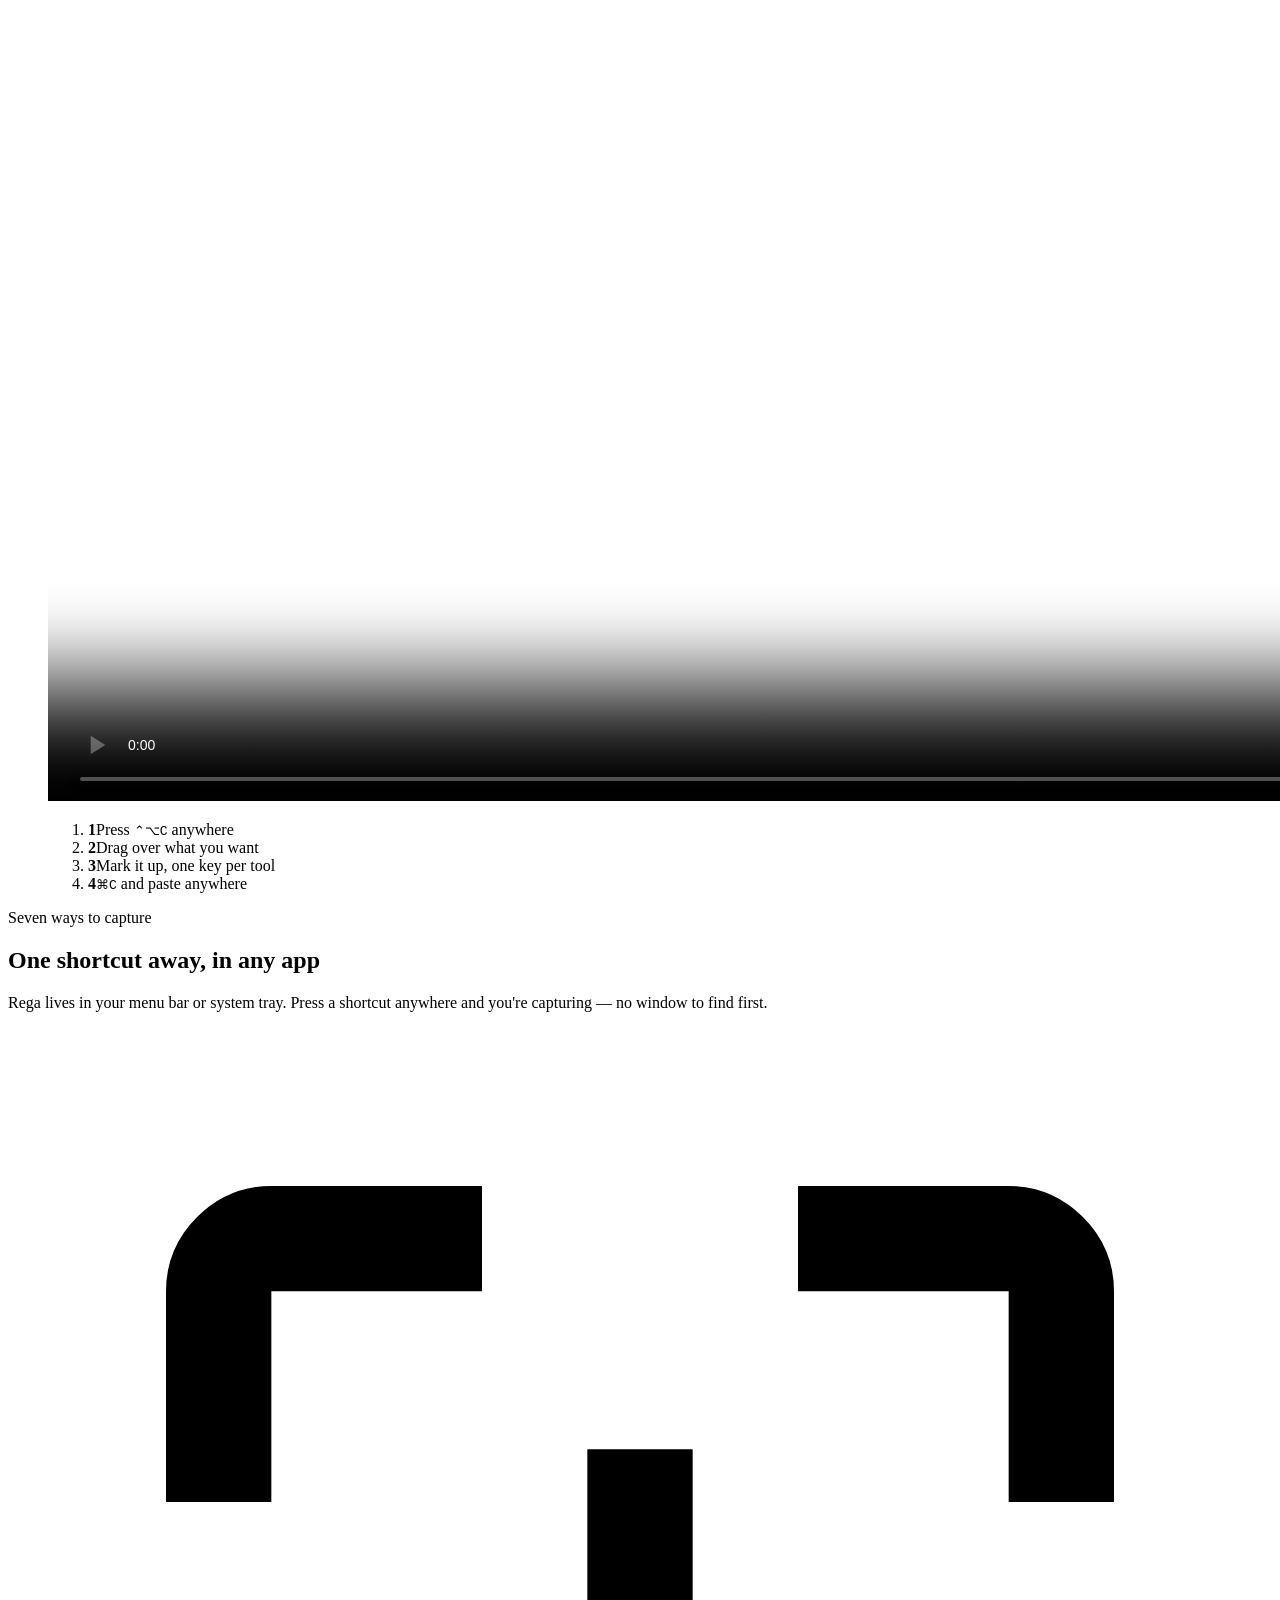
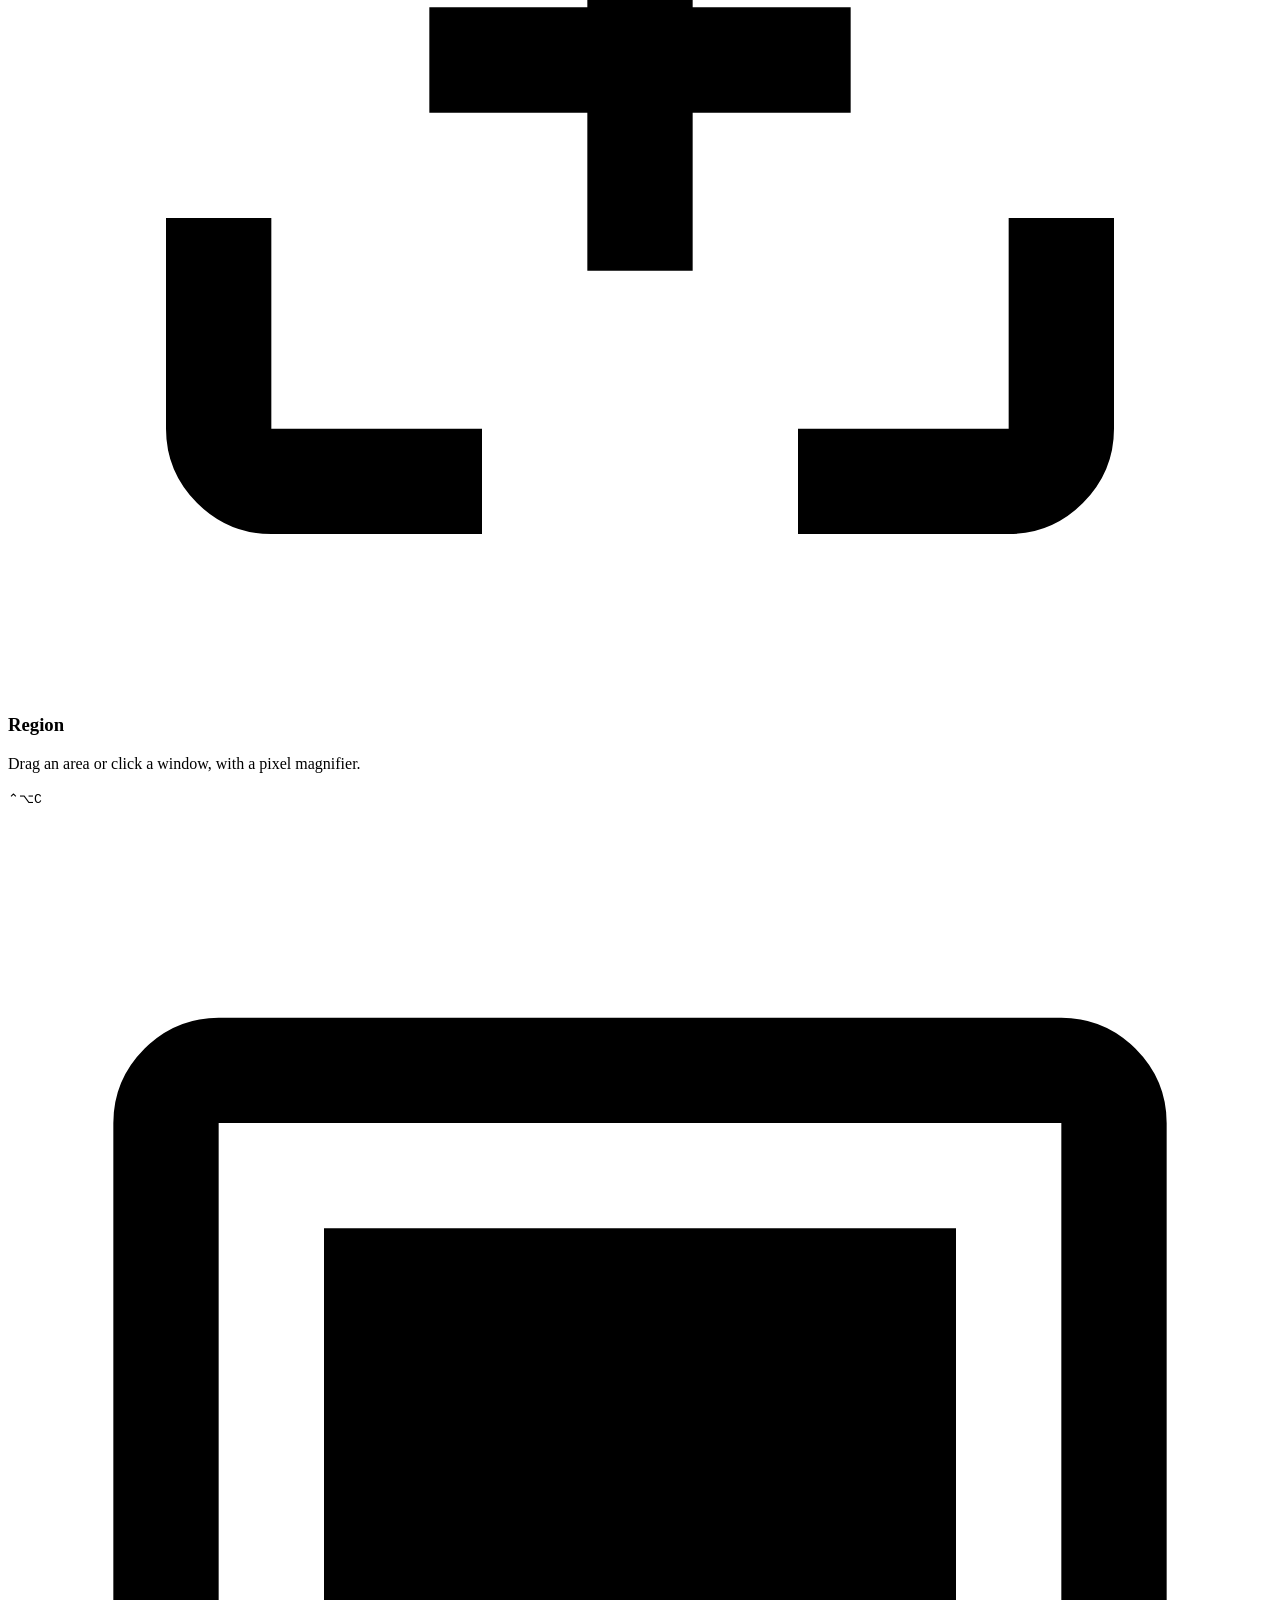
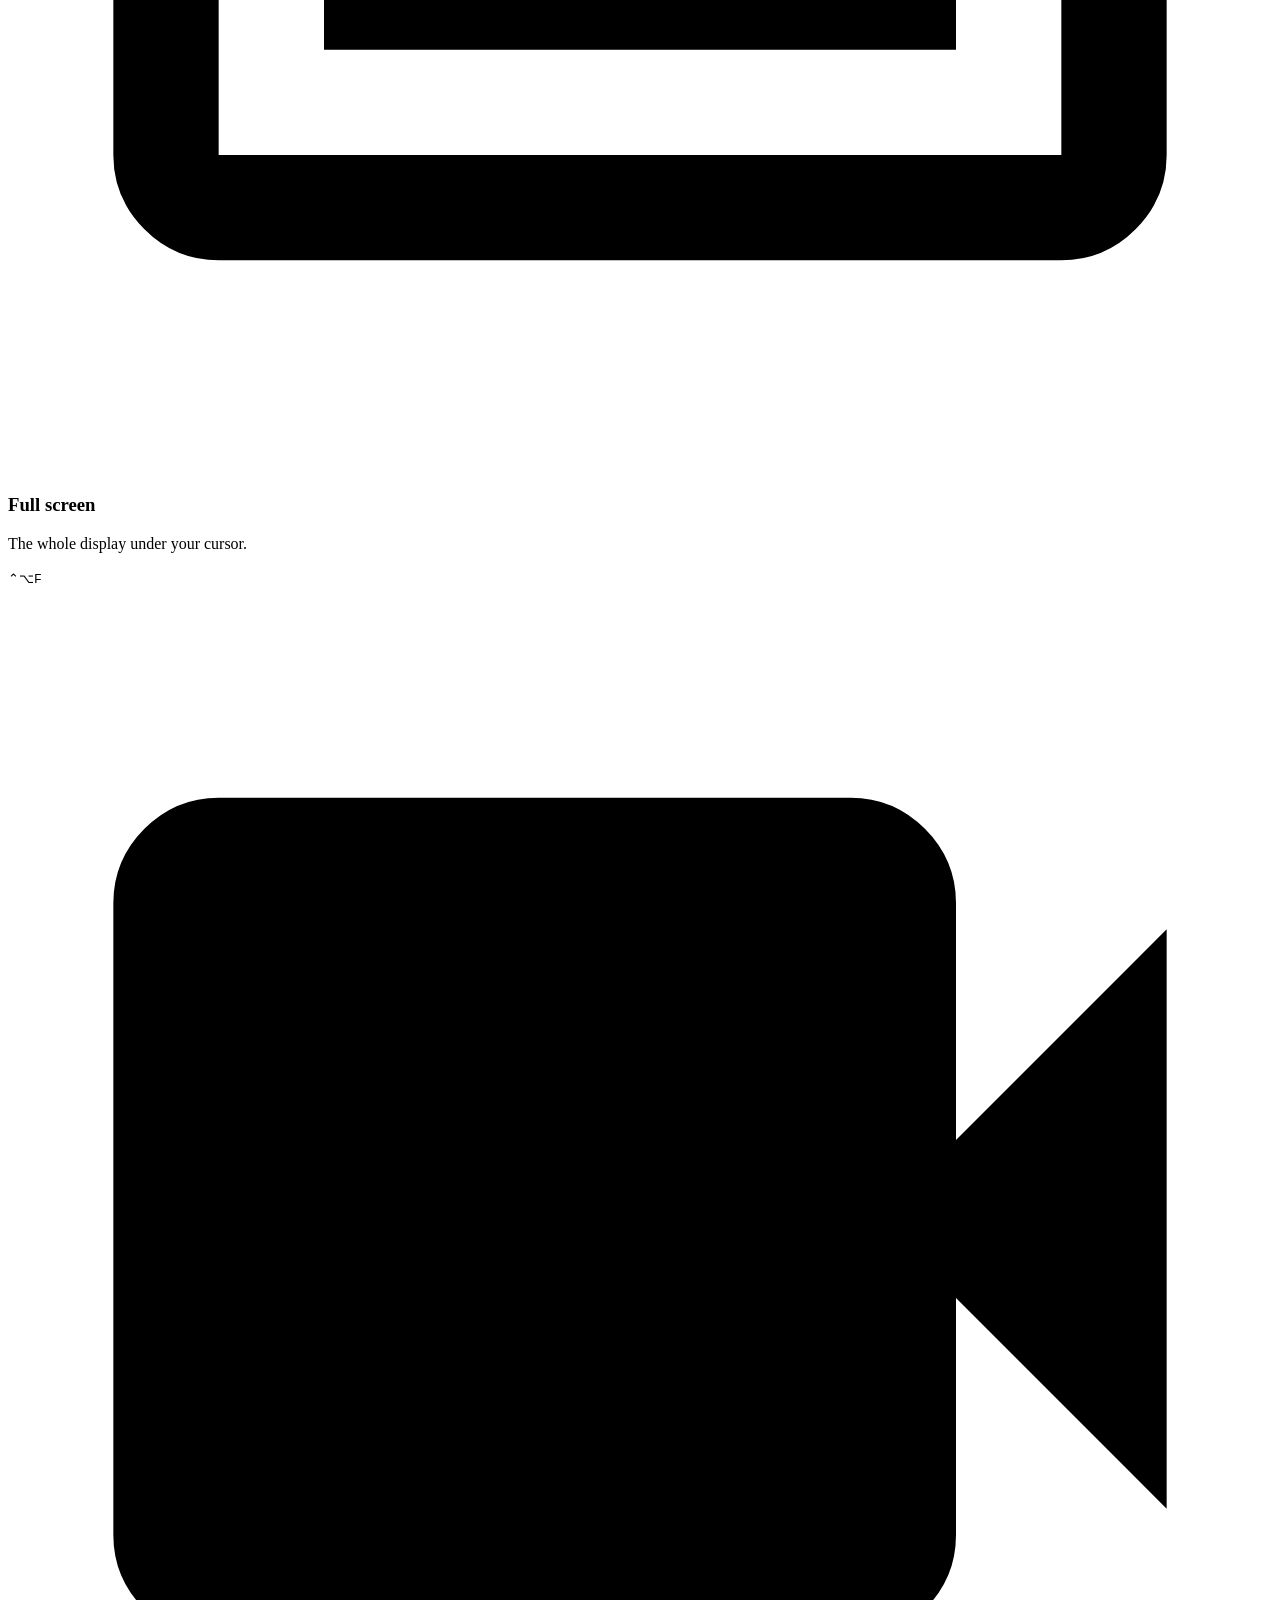
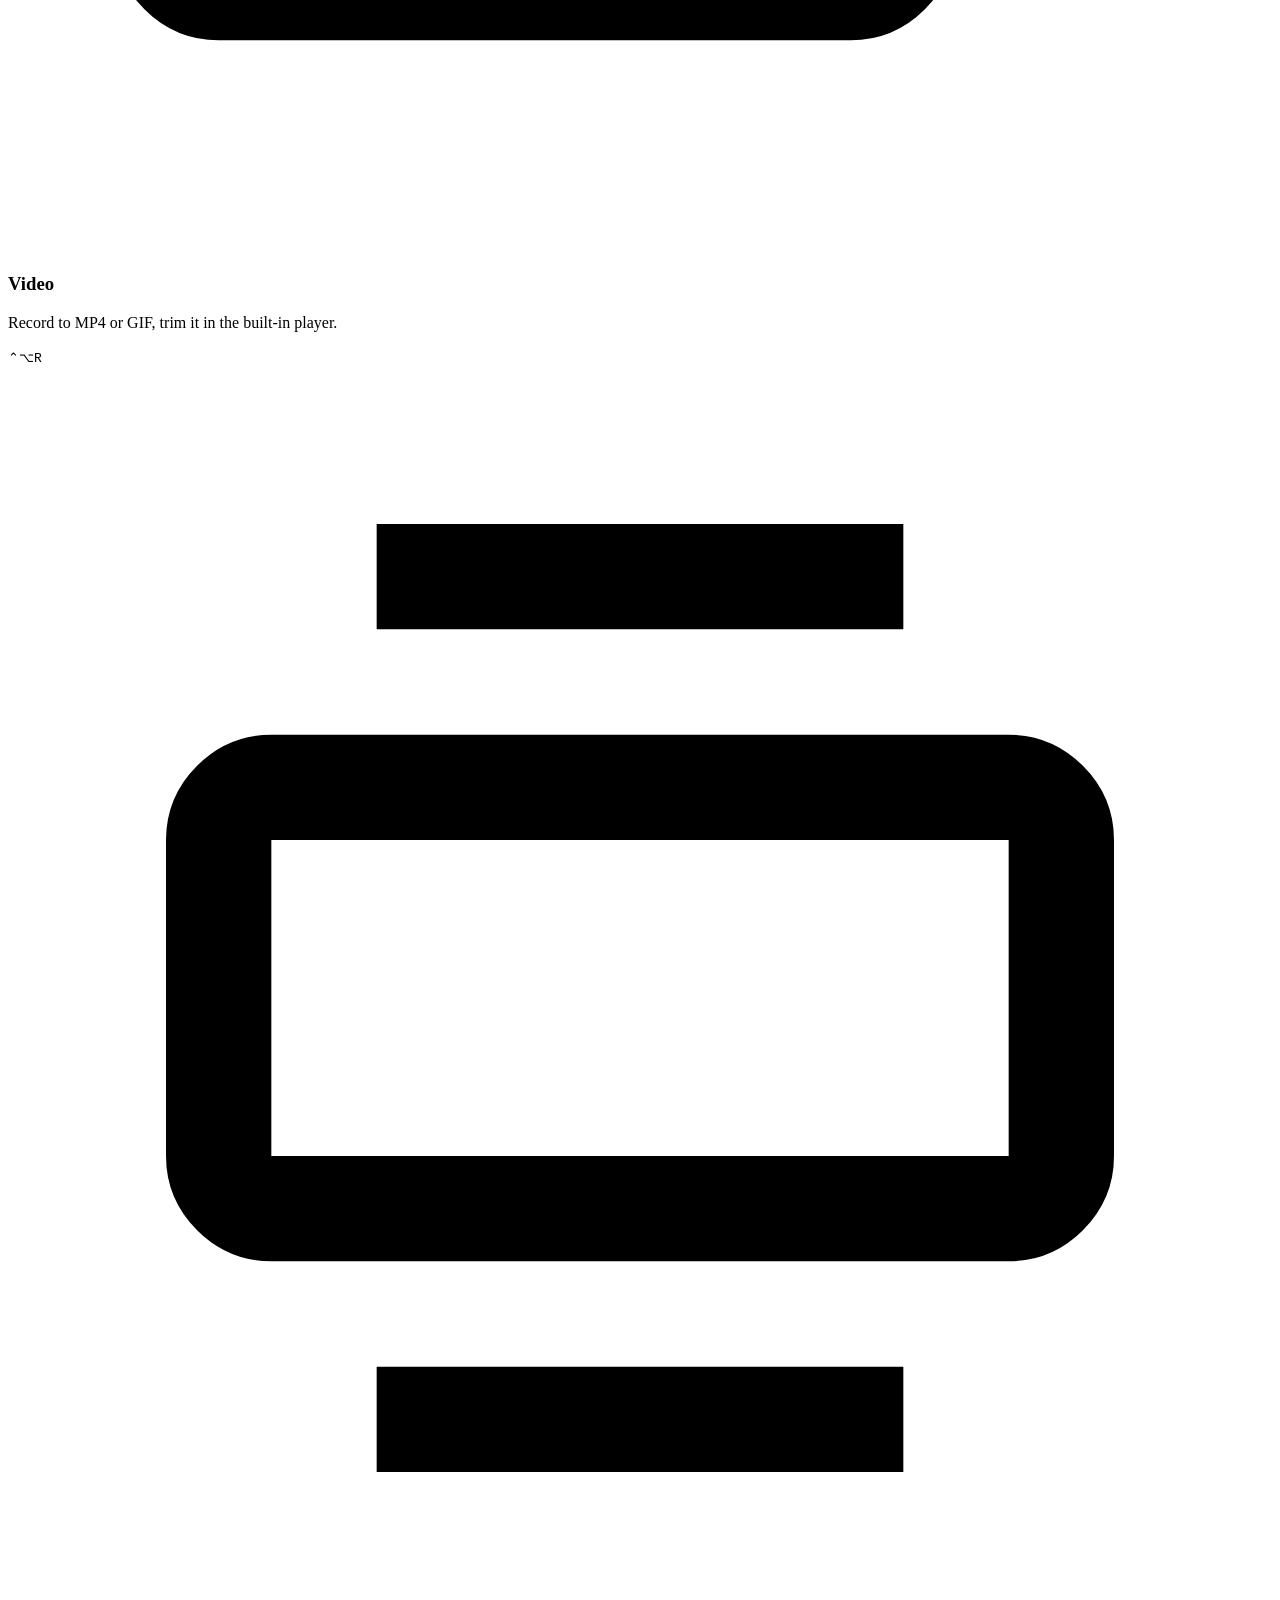
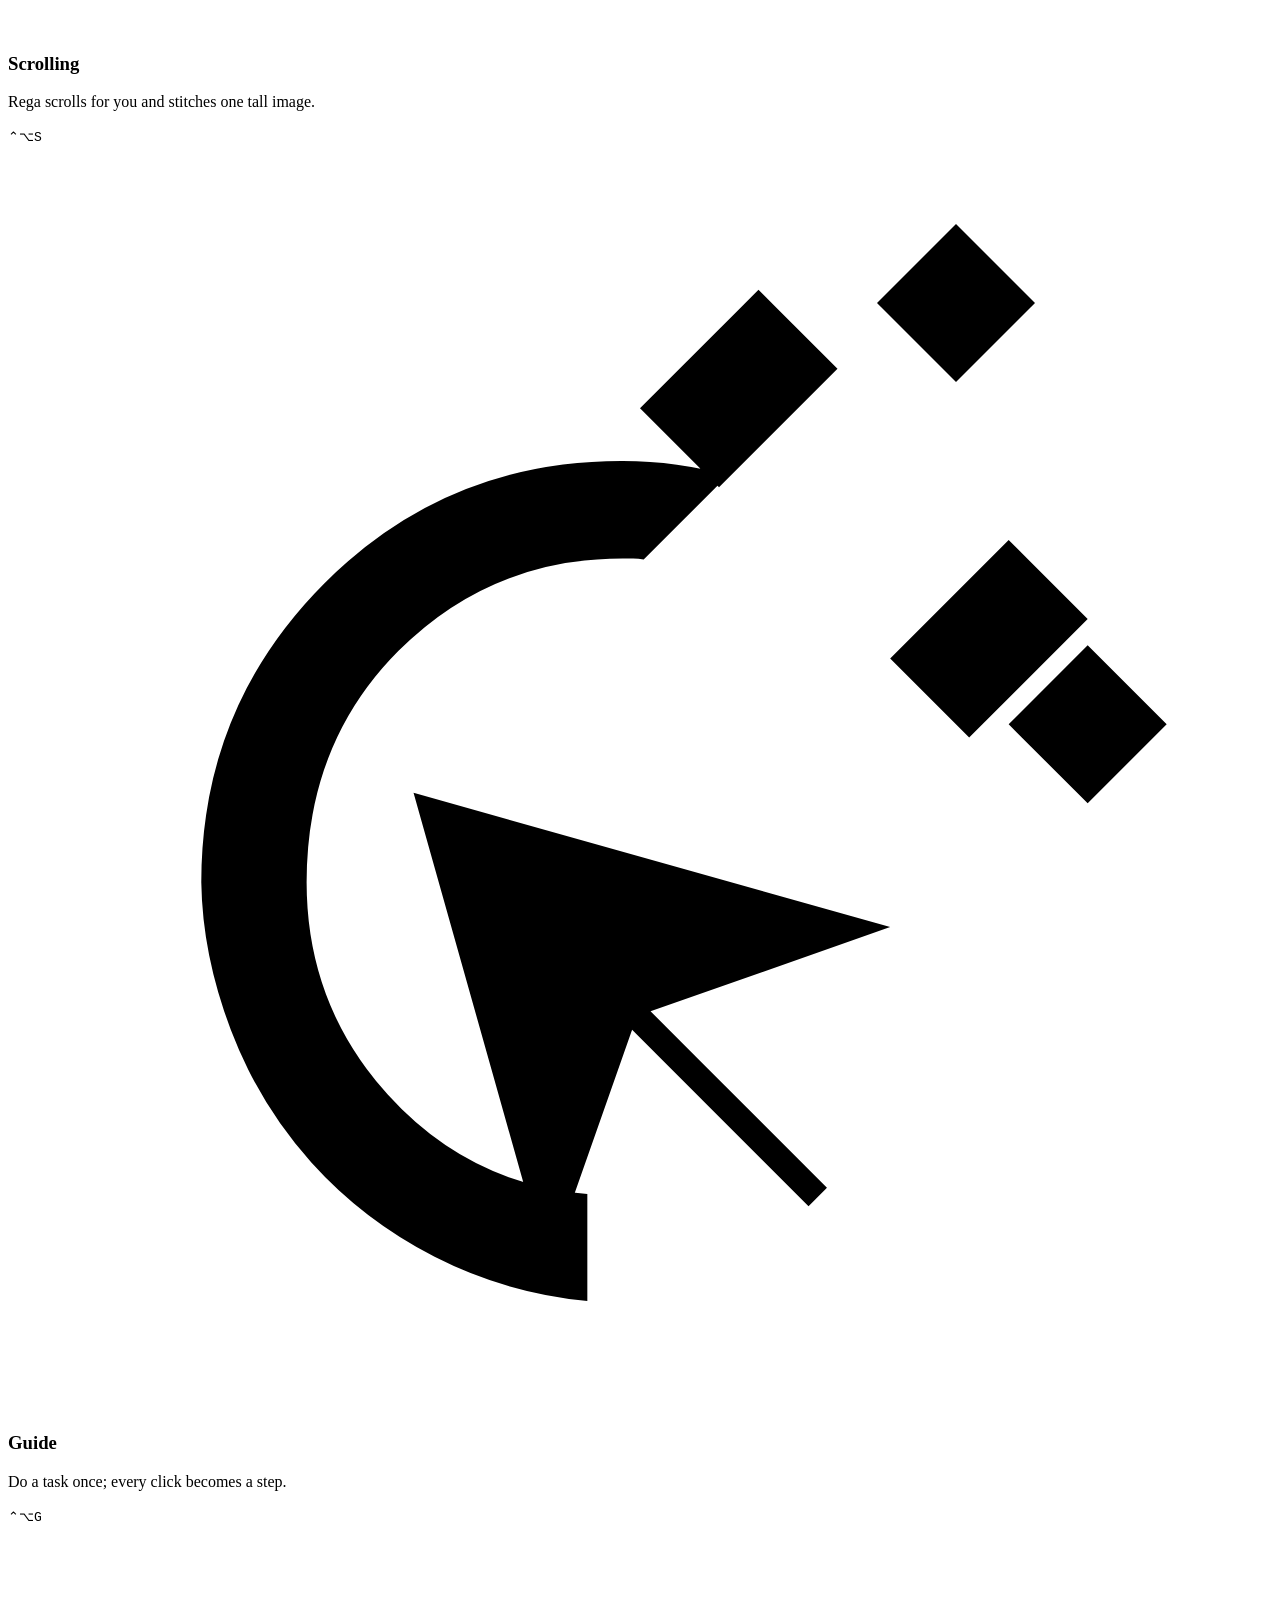
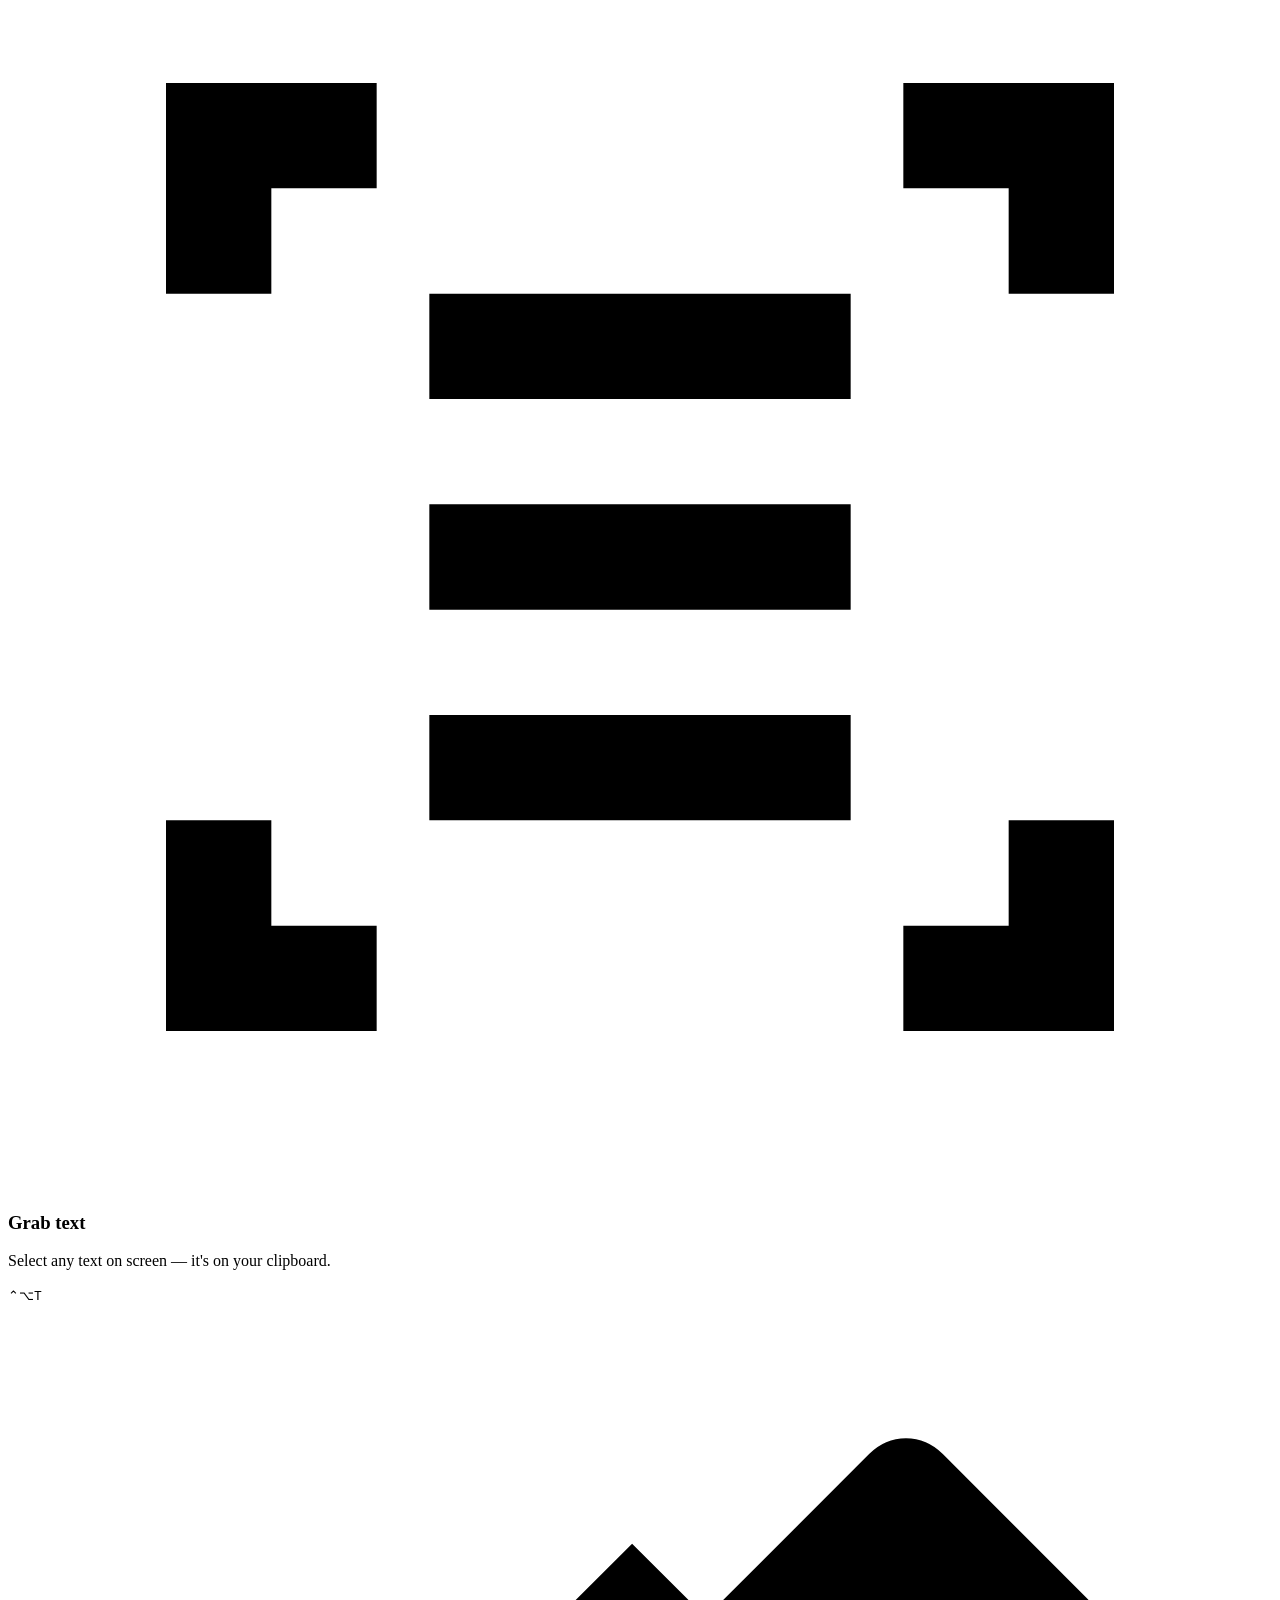
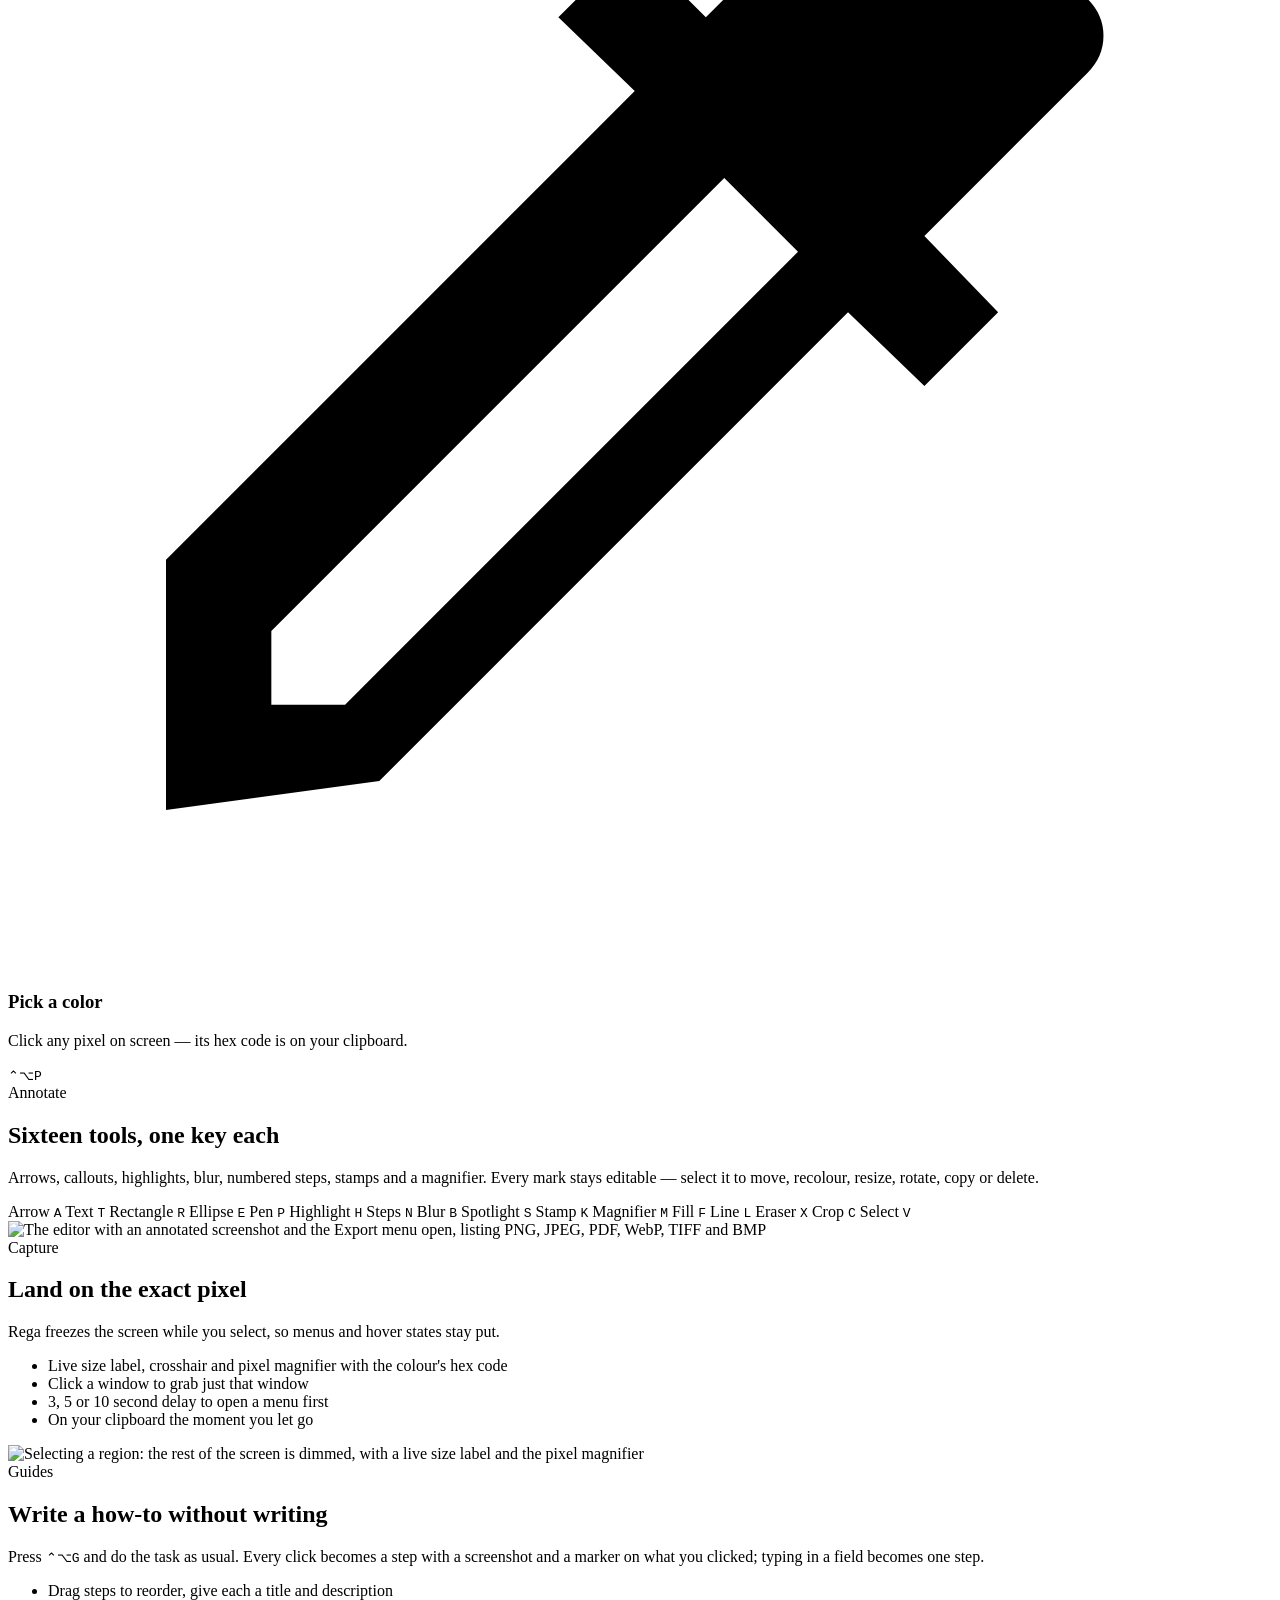
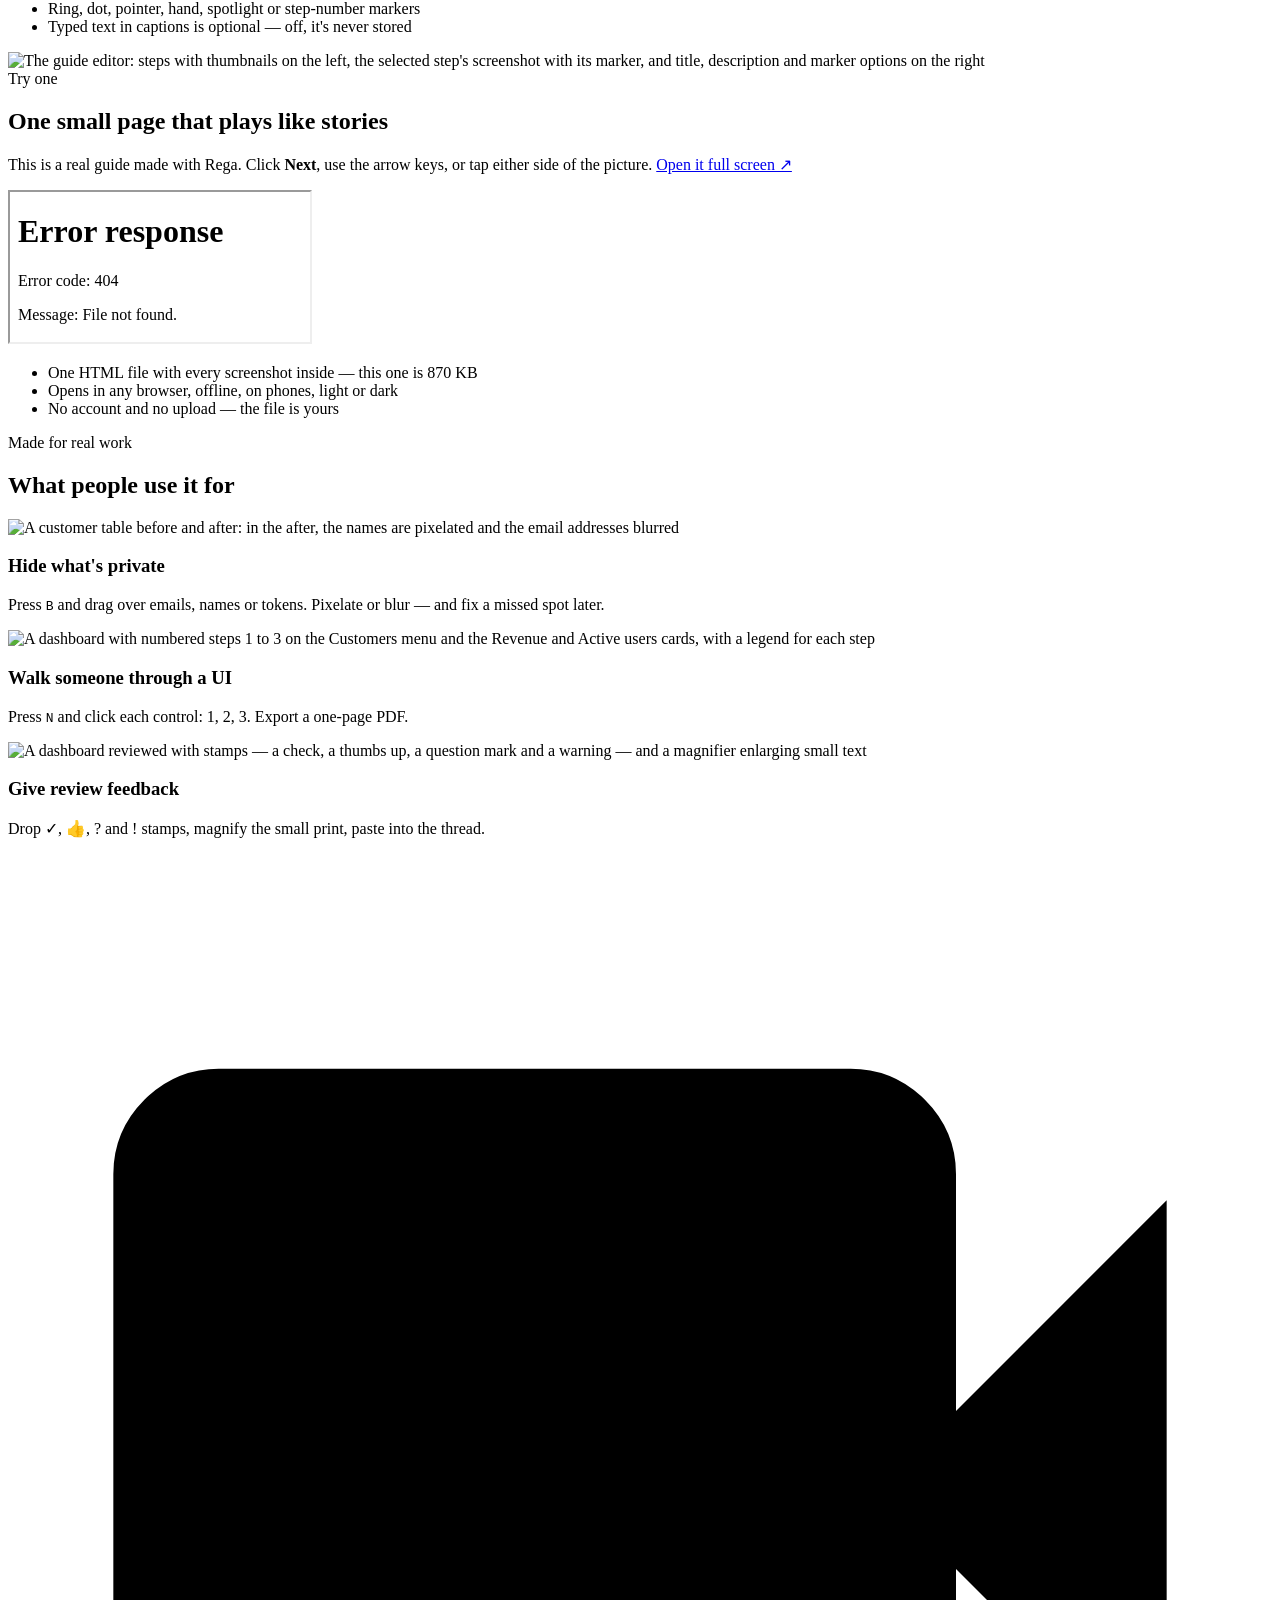
==== commit f041023d: "Version 0.4.12: fix the crash with more than one screen; publish 0.4.12 - macOS: each extra screen's" ====
--- a/site/index.html
+++ b/site/index.html
@@ -45,7 +45,7 @@
 <section class="hero">
   <div class="wrap">
     <!-- generated:pill -->
-    <a class="pill" href="#download"><b>New</b> Rega 0.4.11 — Fixes a crash with more than one screen →</a>
+    <a class="pill" href="#download"><b>New</b> Rega 0.4.12 — Fixes a crash with more than one screen →</a>
     <!-- /generated:pill -->
     <h1>Capture anything. <span class="gradient-text">Share it in a <a class="rega" href="#name" title="רֶגַע (rega) is Hebrew for “a moment”">rega</a>.</span></h1>
     <p class="lede">Screenshots, scrolling captures, screen recordings and step-by-step guides — marked up and on your clipboard in seconds. A fast, native app for macOS and Windows.</p>
@@ -57,7 +57,7 @@
       <a class="btn btn-large" href="#features">See what it does</a>
     </div>
     <!-- generated:hero-meta -->
-    <p class="hero-meta">Version 0.4.11 · macOS 12.3+ and Windows 10/11 · <a href="https://github.com/shairai/rega">Open source on GitHub</a></p>
+    <p class="hero-meta">Version 0.4.12 · macOS 12.3+ and Windows 10/11 · <a href="https://github.com/shairai/rega">Open source on GitHub</a></p>
     <!-- /generated:hero-meta -->
     <figure class="hero-shot demo">
       <div class="demo-frame">
@@ -317,8 +317,8 @@
           <div><h3>macOS</h3><div class="os-note">Apple silicon and Intel</div></div>
           <span class="you-tag">Your system</span>
         </header>
-        <a class="btn btn-primary btn-large" href="/download/mac" data-version="0.4.11">Download for Mac</a>
-        <dl><dt>Version</dt><dd>0.4.11 · 23 Nov 2026</dd><dt>Size</dt><dd>16.0 MB disk image</dd><dt>Needs</dt><dd>macOS 12.3 or later</dd></dl>
+        <a class="btn btn-primary btn-large" href="/download/mac" data-version="0.4.12">Download for Mac</a>
+        <dl><dt>Version</dt><dd>0.4.12 · 23 Nov 2026</dd><dt>Size</dt><dd>16.0 MB disk image</dd><dt>Needs</dt><dd>macOS 12.3 or later</dd></dl>
         <details>
           <summary>First launch</summary>
           <ol>
@@ -334,8 +334,8 @@
           <div><h3>Windows</h3><div class="os-note">64-bit installer</div></div>
           <span class="you-tag">Your system</span>
         </header>
-        <a class="btn btn-primary btn-large" href="/download/windows" data-version="0.4.11">Download for Windows</a>
-        <dl><dt>Version</dt><dd>0.4.11 · 23 Nov 2026</dd><dt>Size</dt><dd>6.6 MB installer</dd><dt>Needs</dt><dd>Windows 10 or 11, 64-bit</dd></dl>
+        <a class="btn btn-primary btn-large" href="/download/windows" data-version="0.4.12">Download for Windows</a>
+        <dl><dt>Version</dt><dd>0.4.12 · 23 Nov 2026</dd><dt>Size</dt><dd>6.6 MB installer</dd><dt>Needs</dt><dd>Windows 10 or 11, 64-bit</dd></dl>
         <details>
           <summary>First launch</summary>
           <ol>
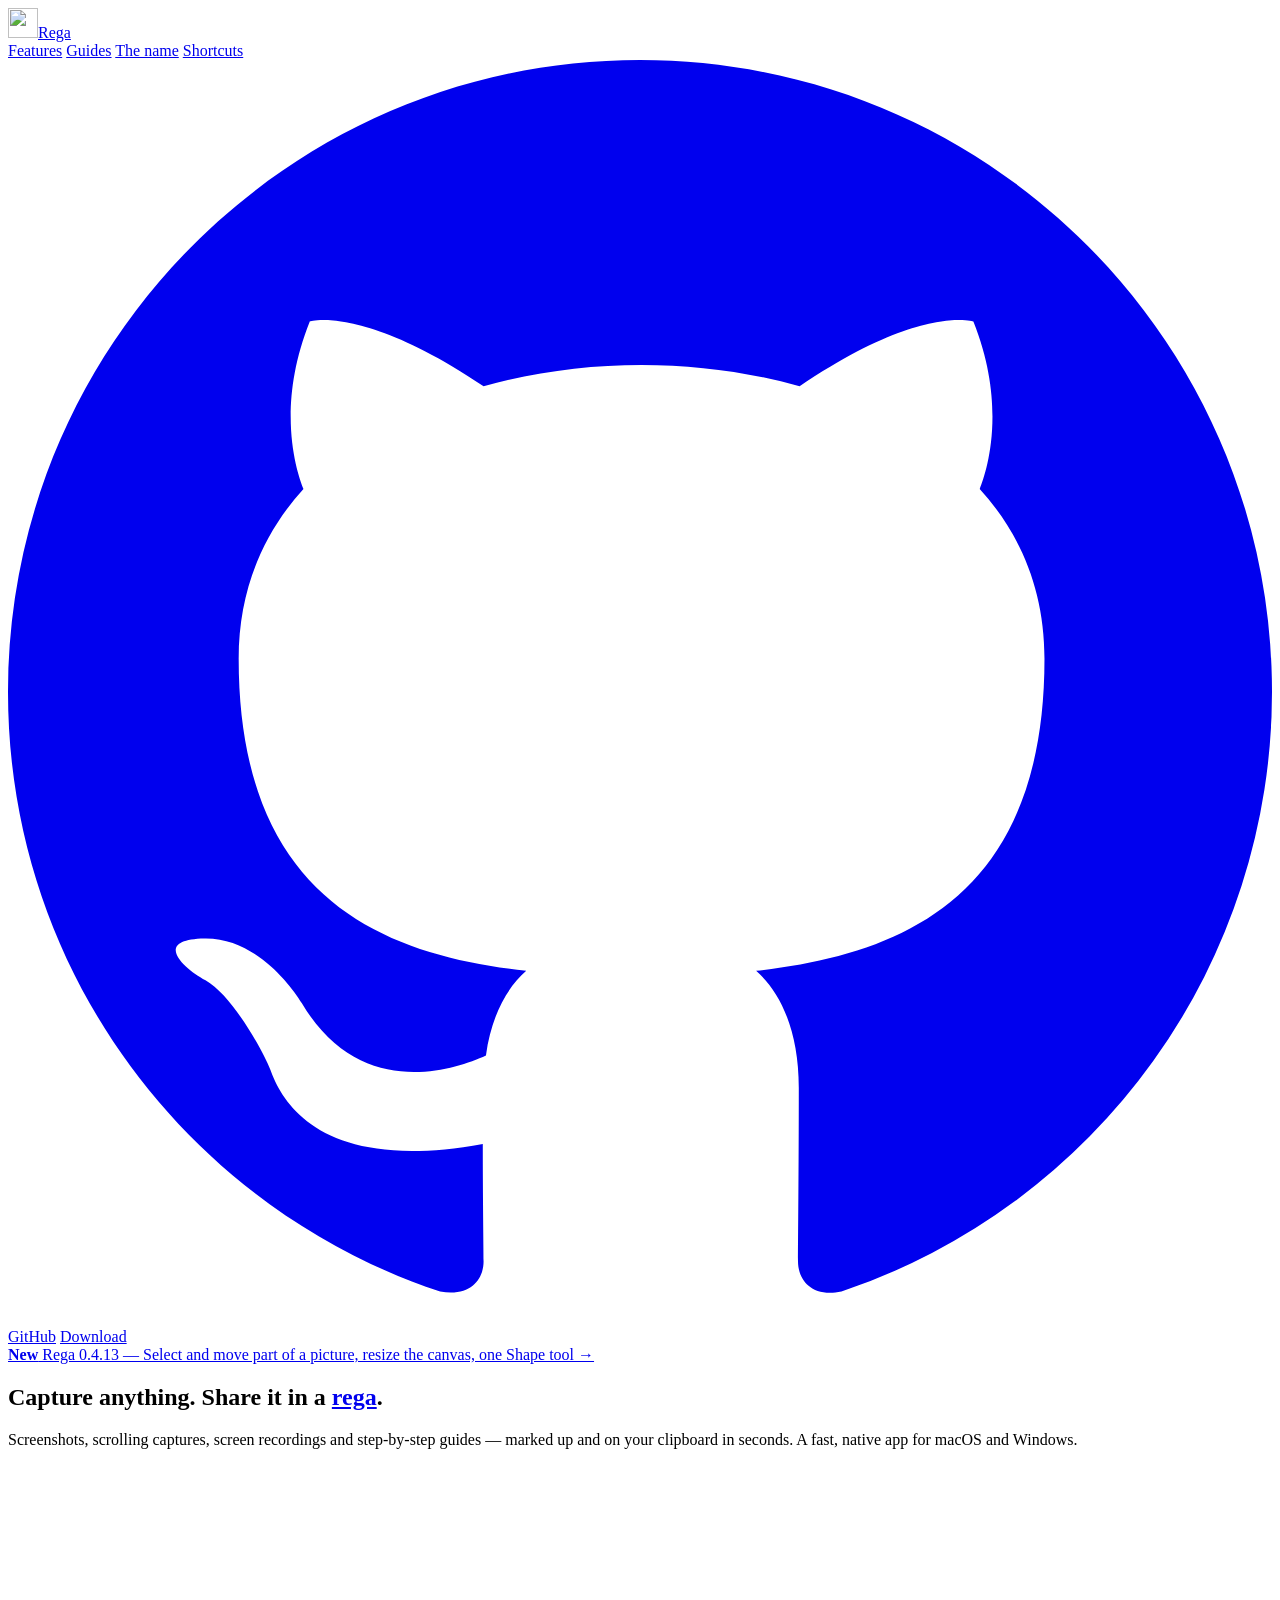
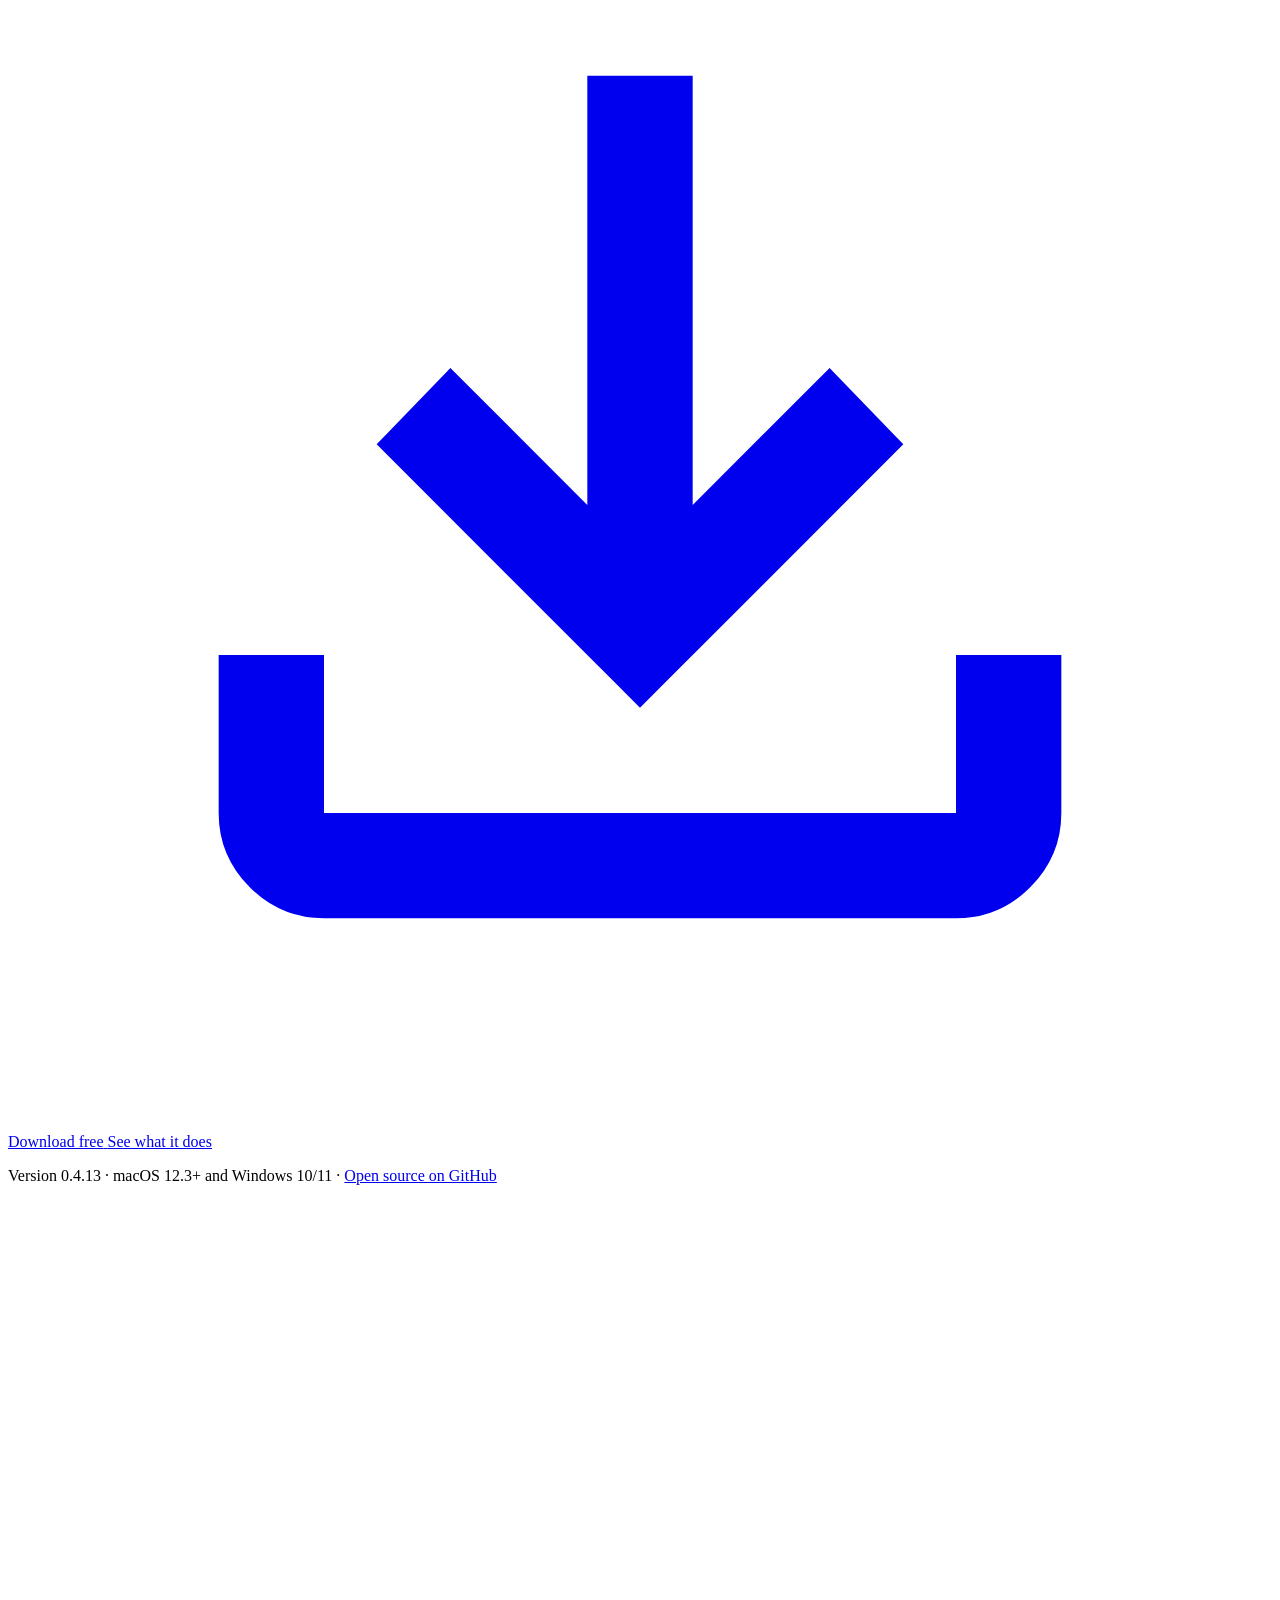
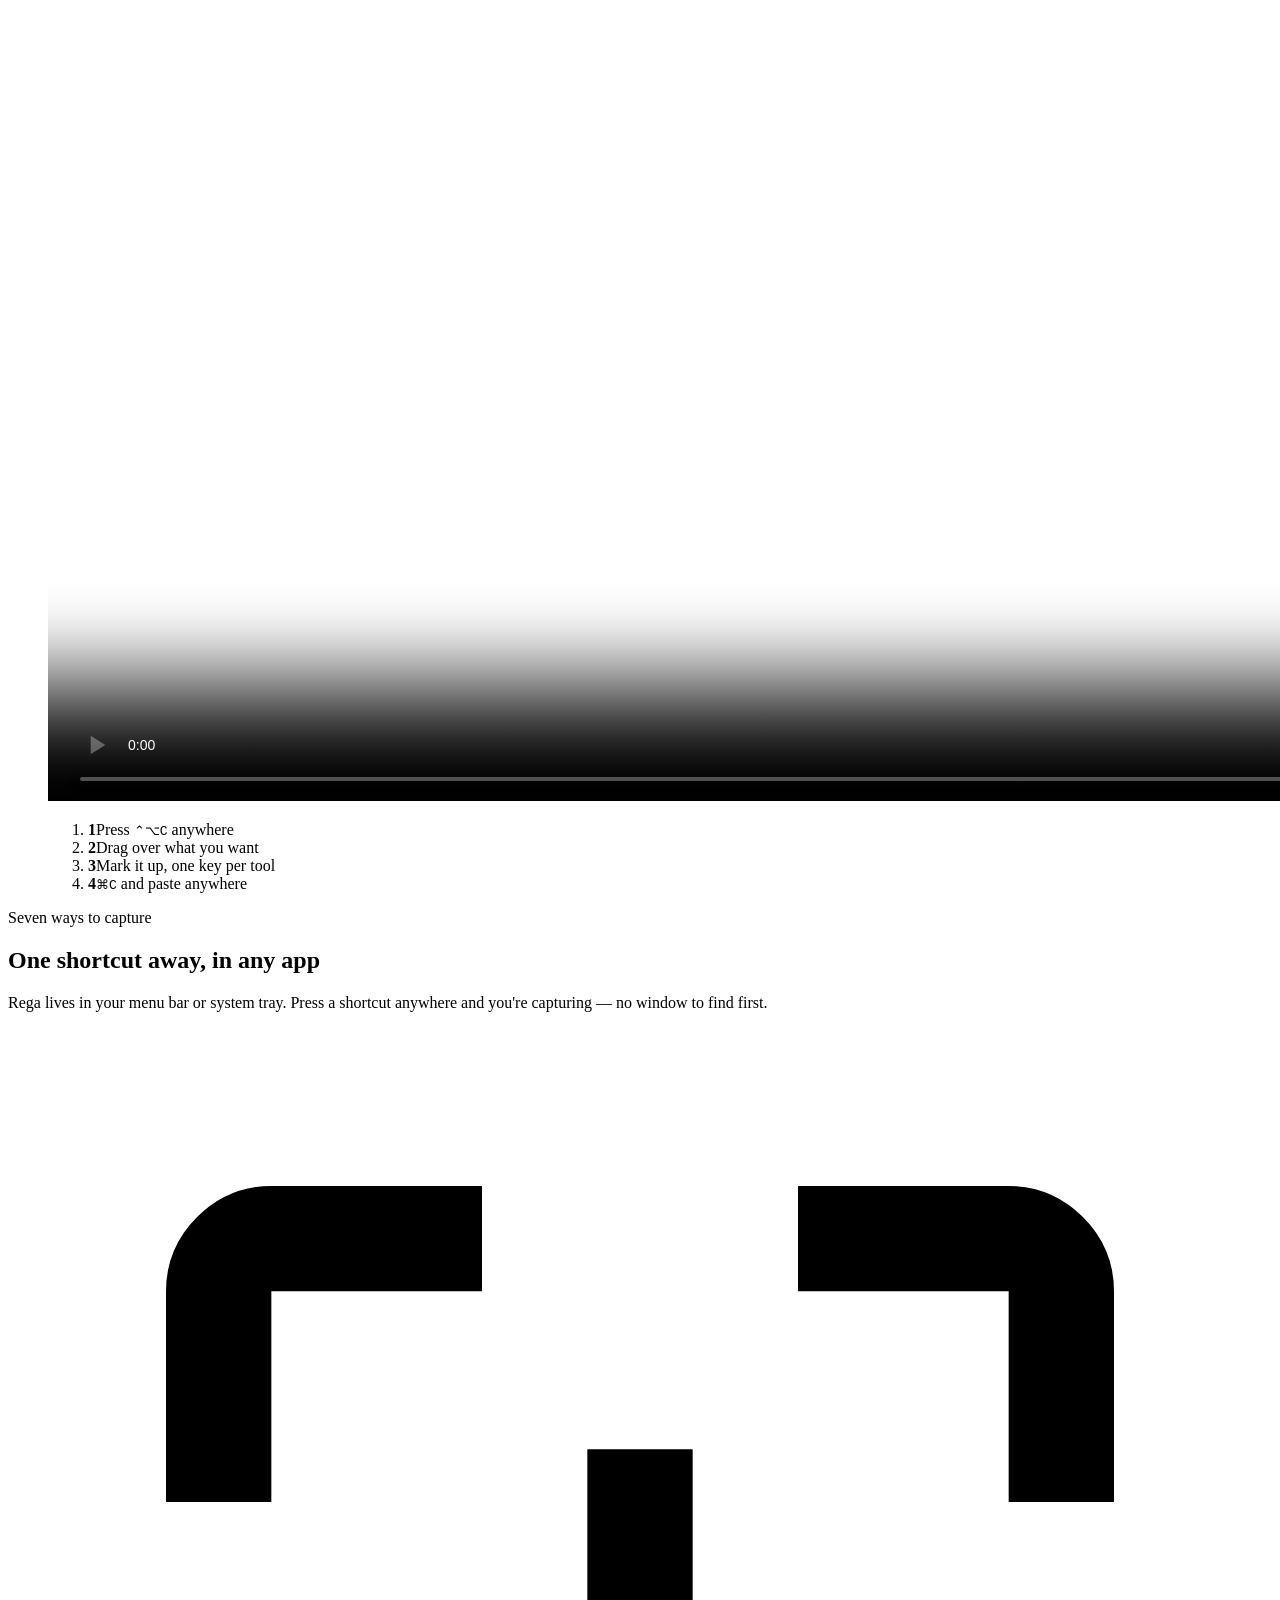
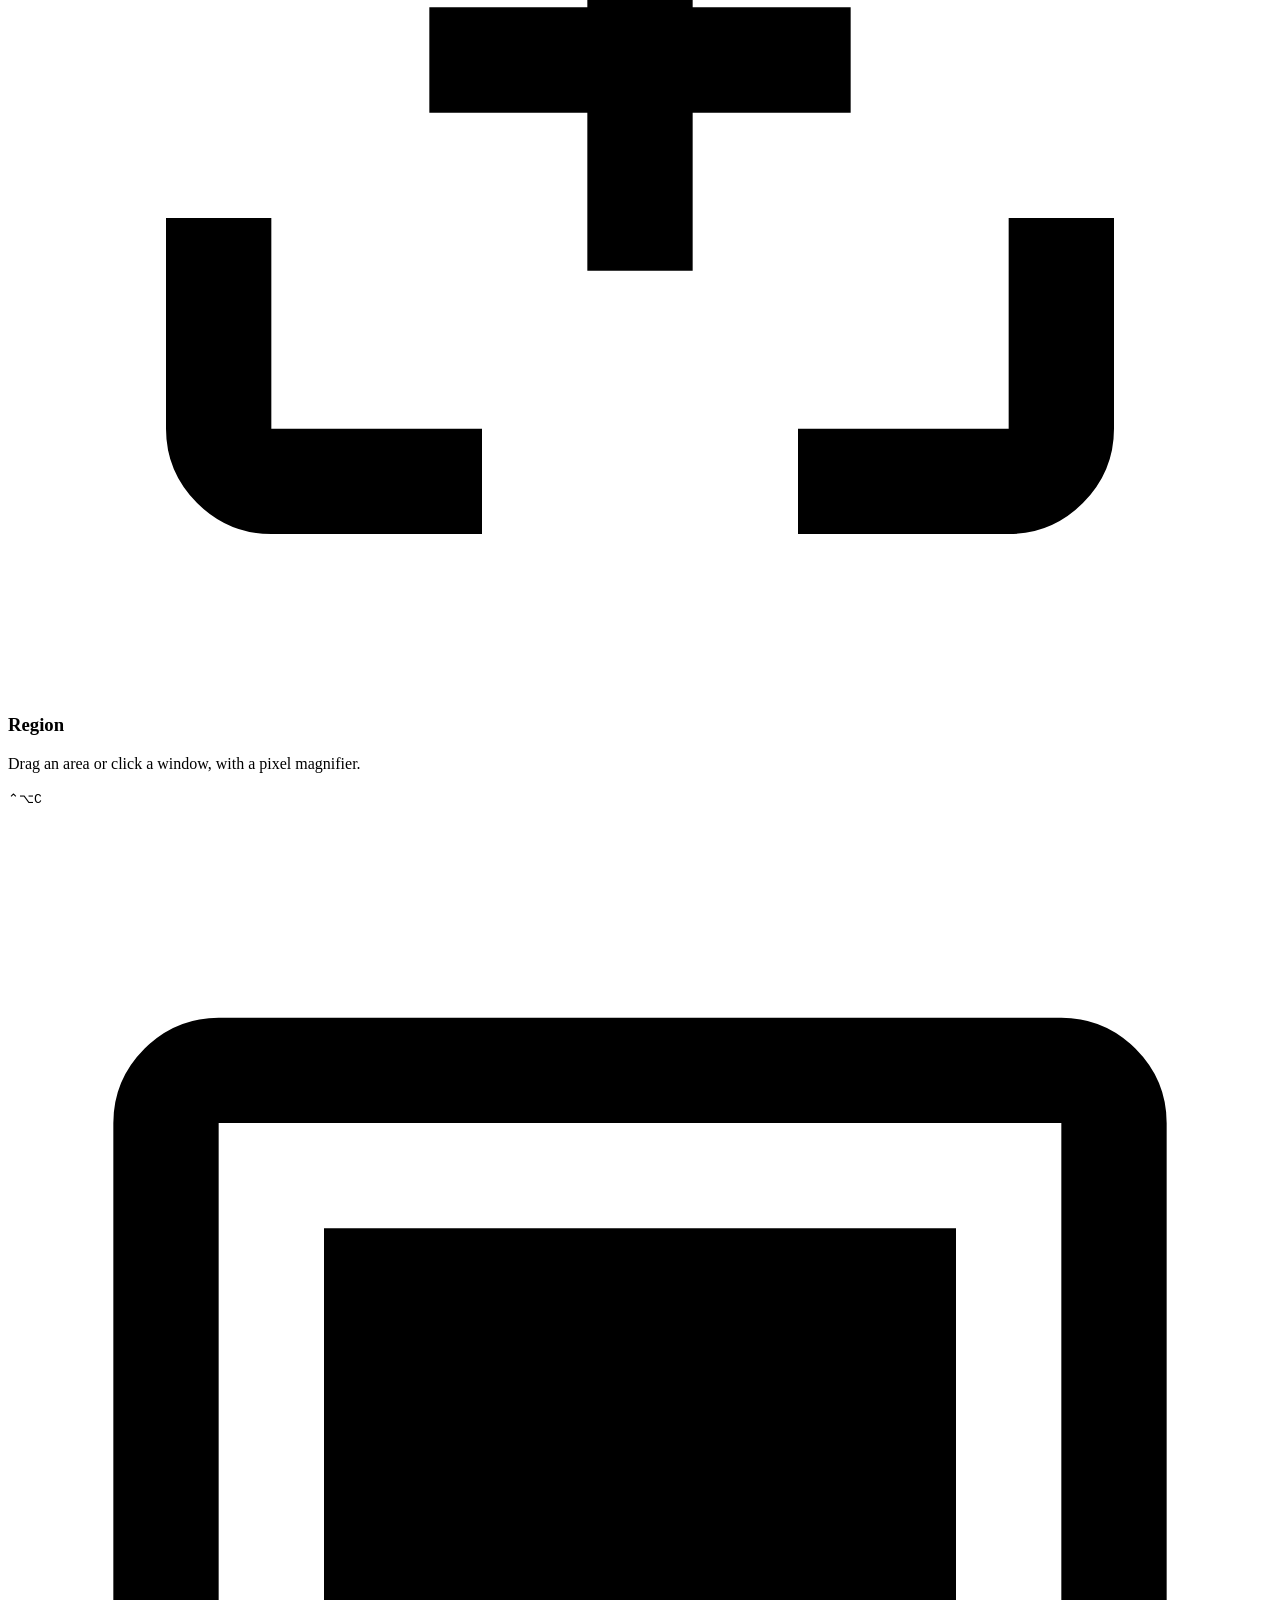
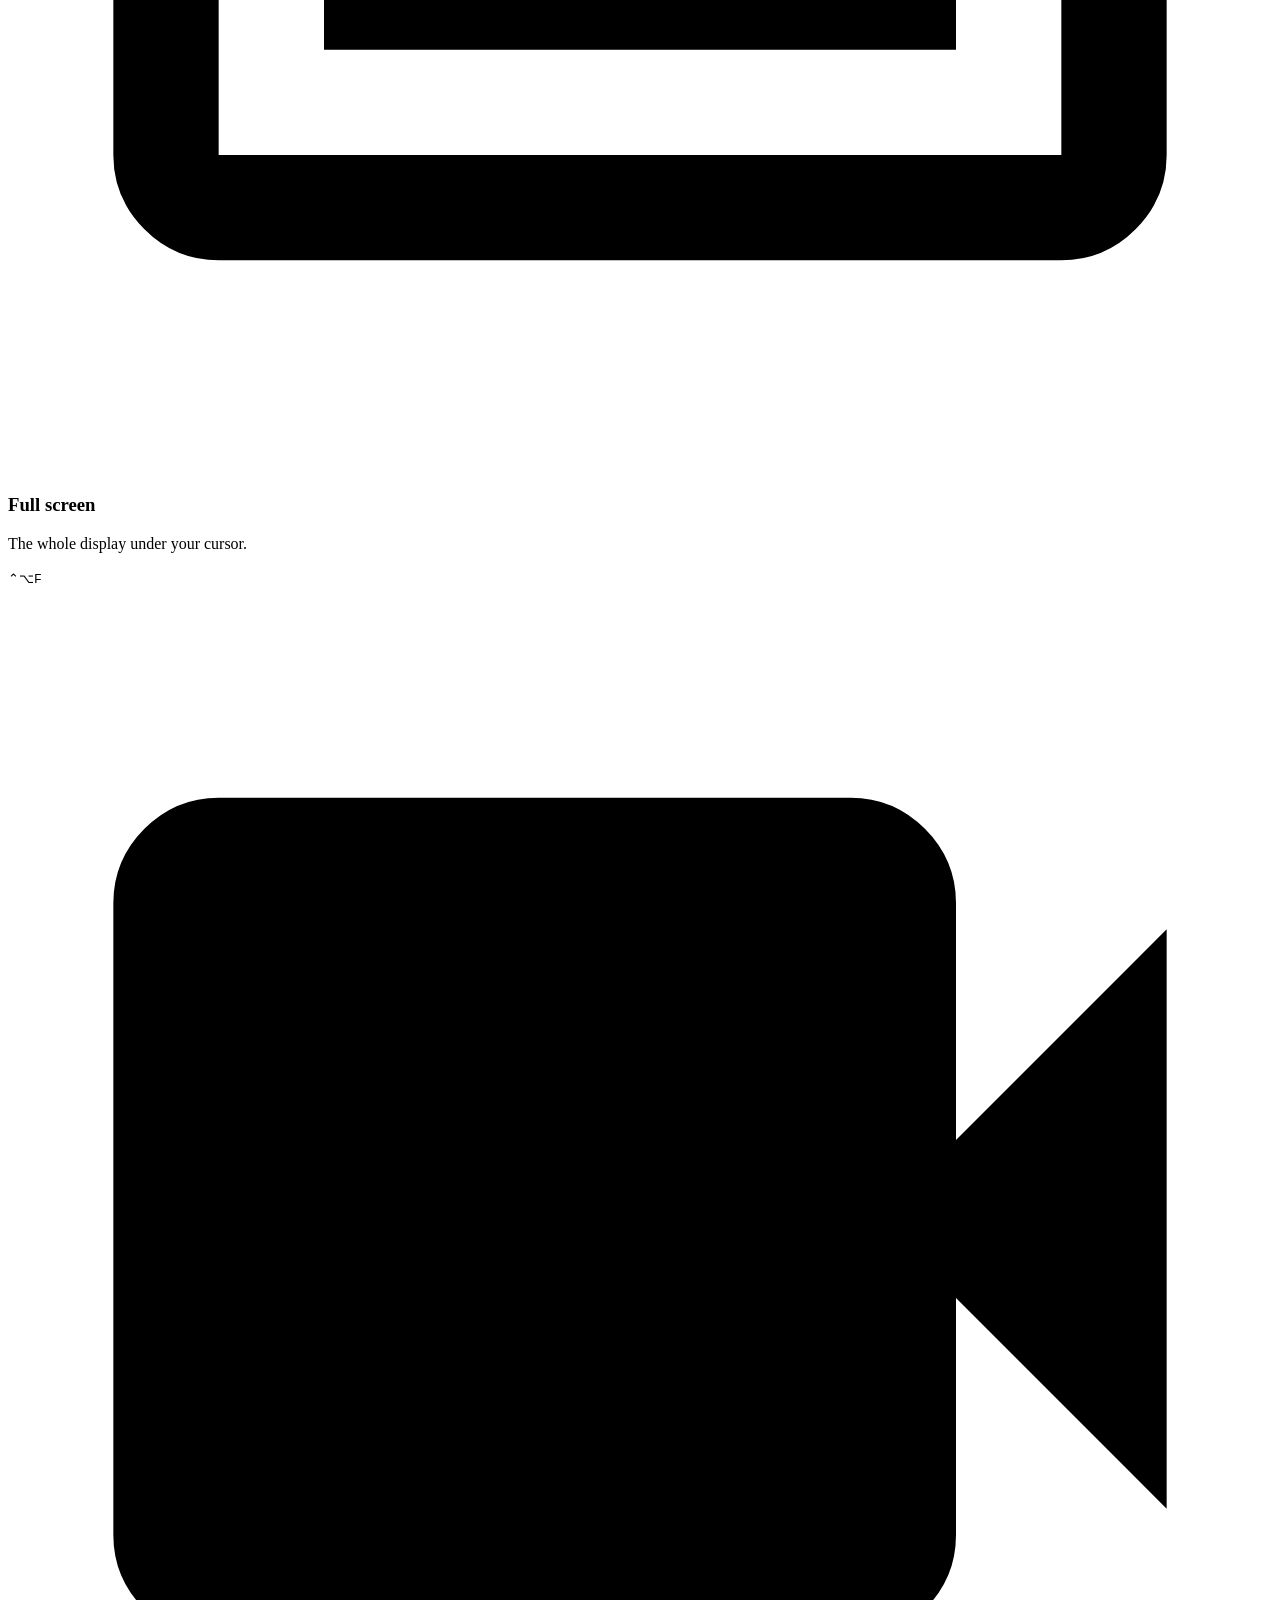
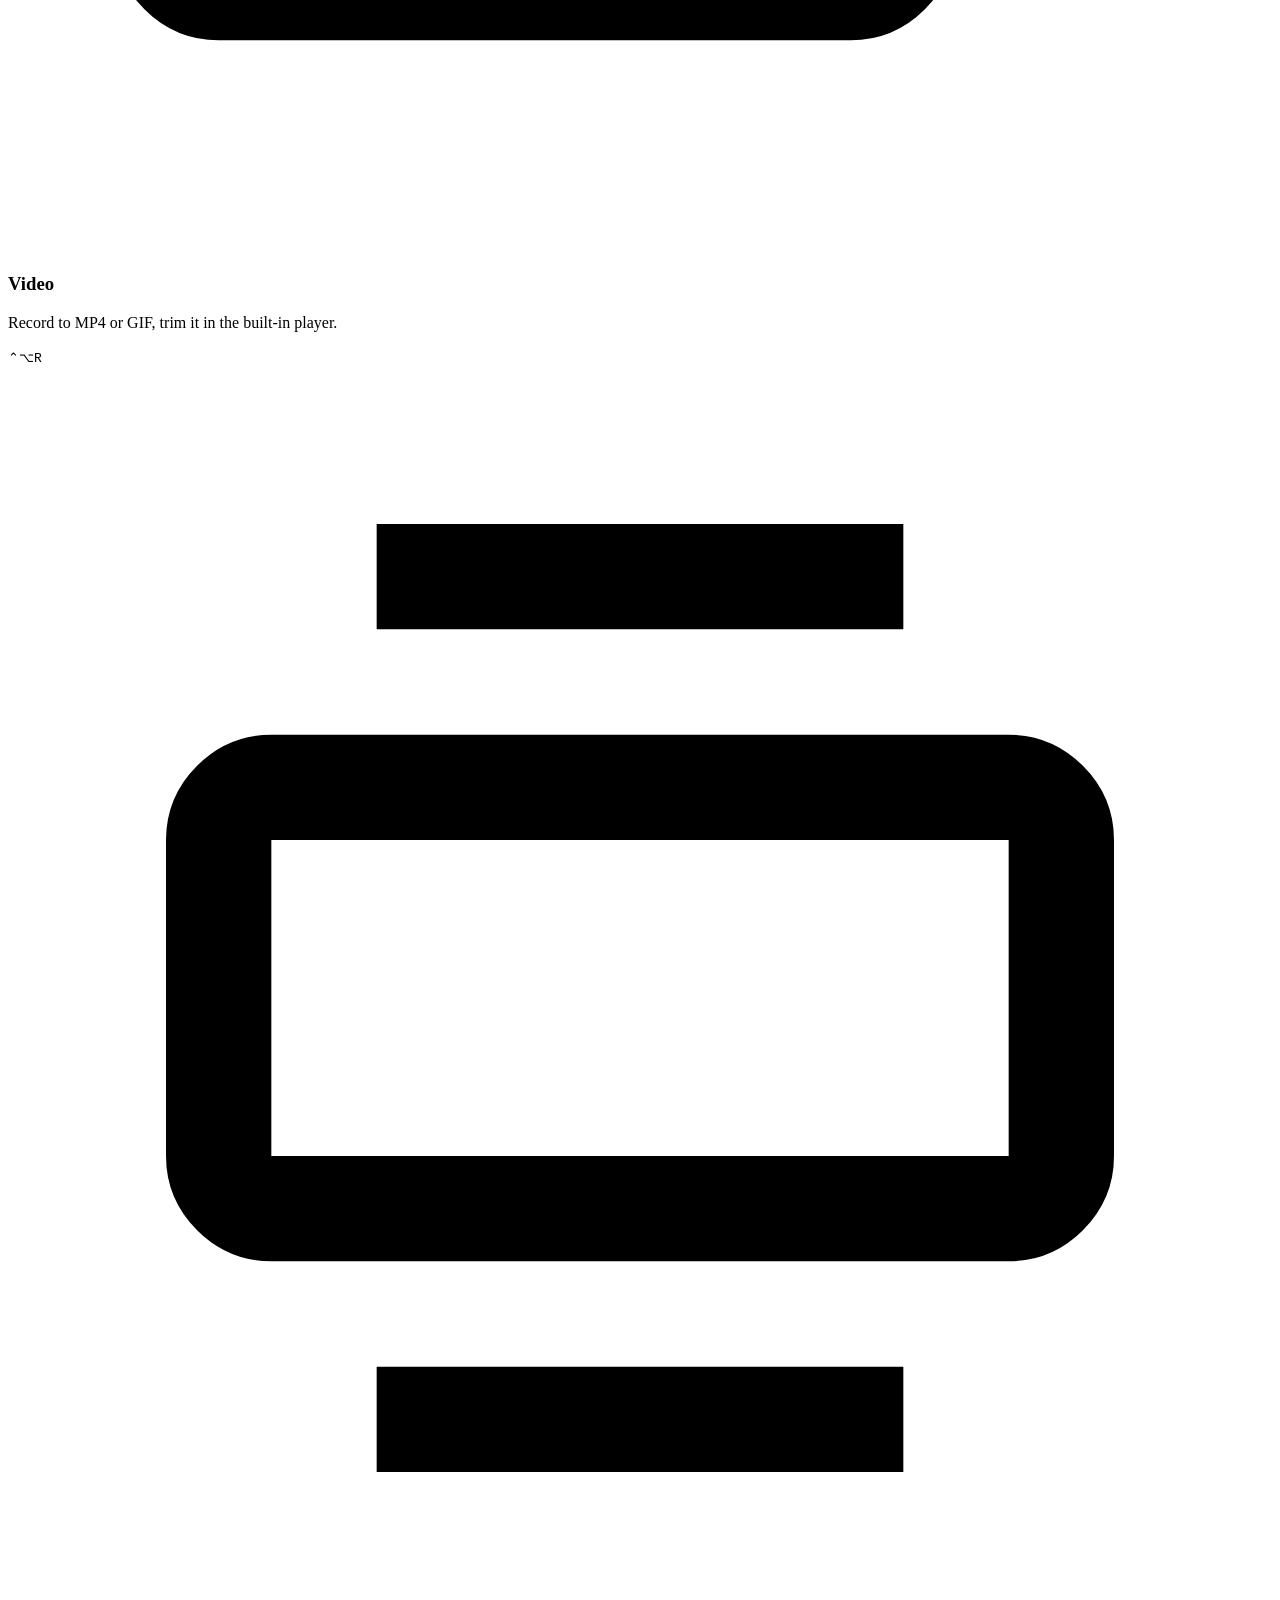
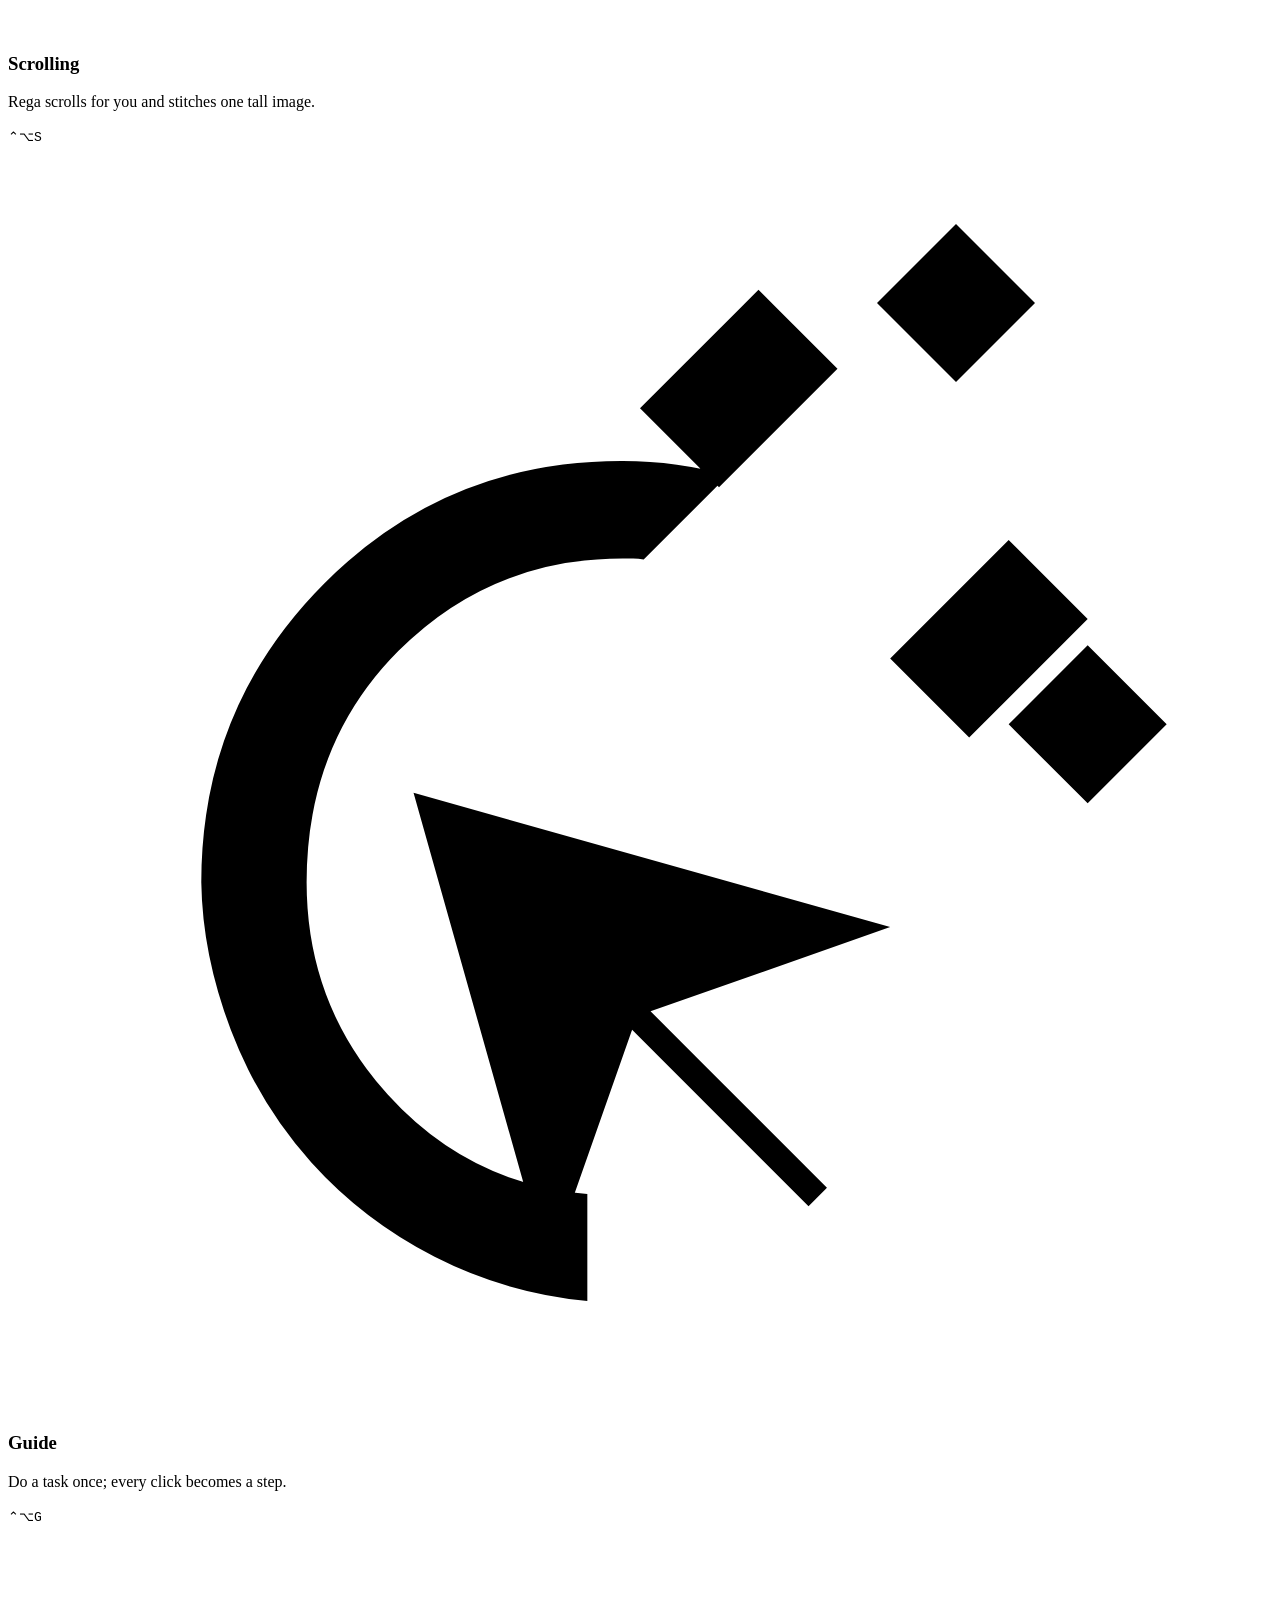
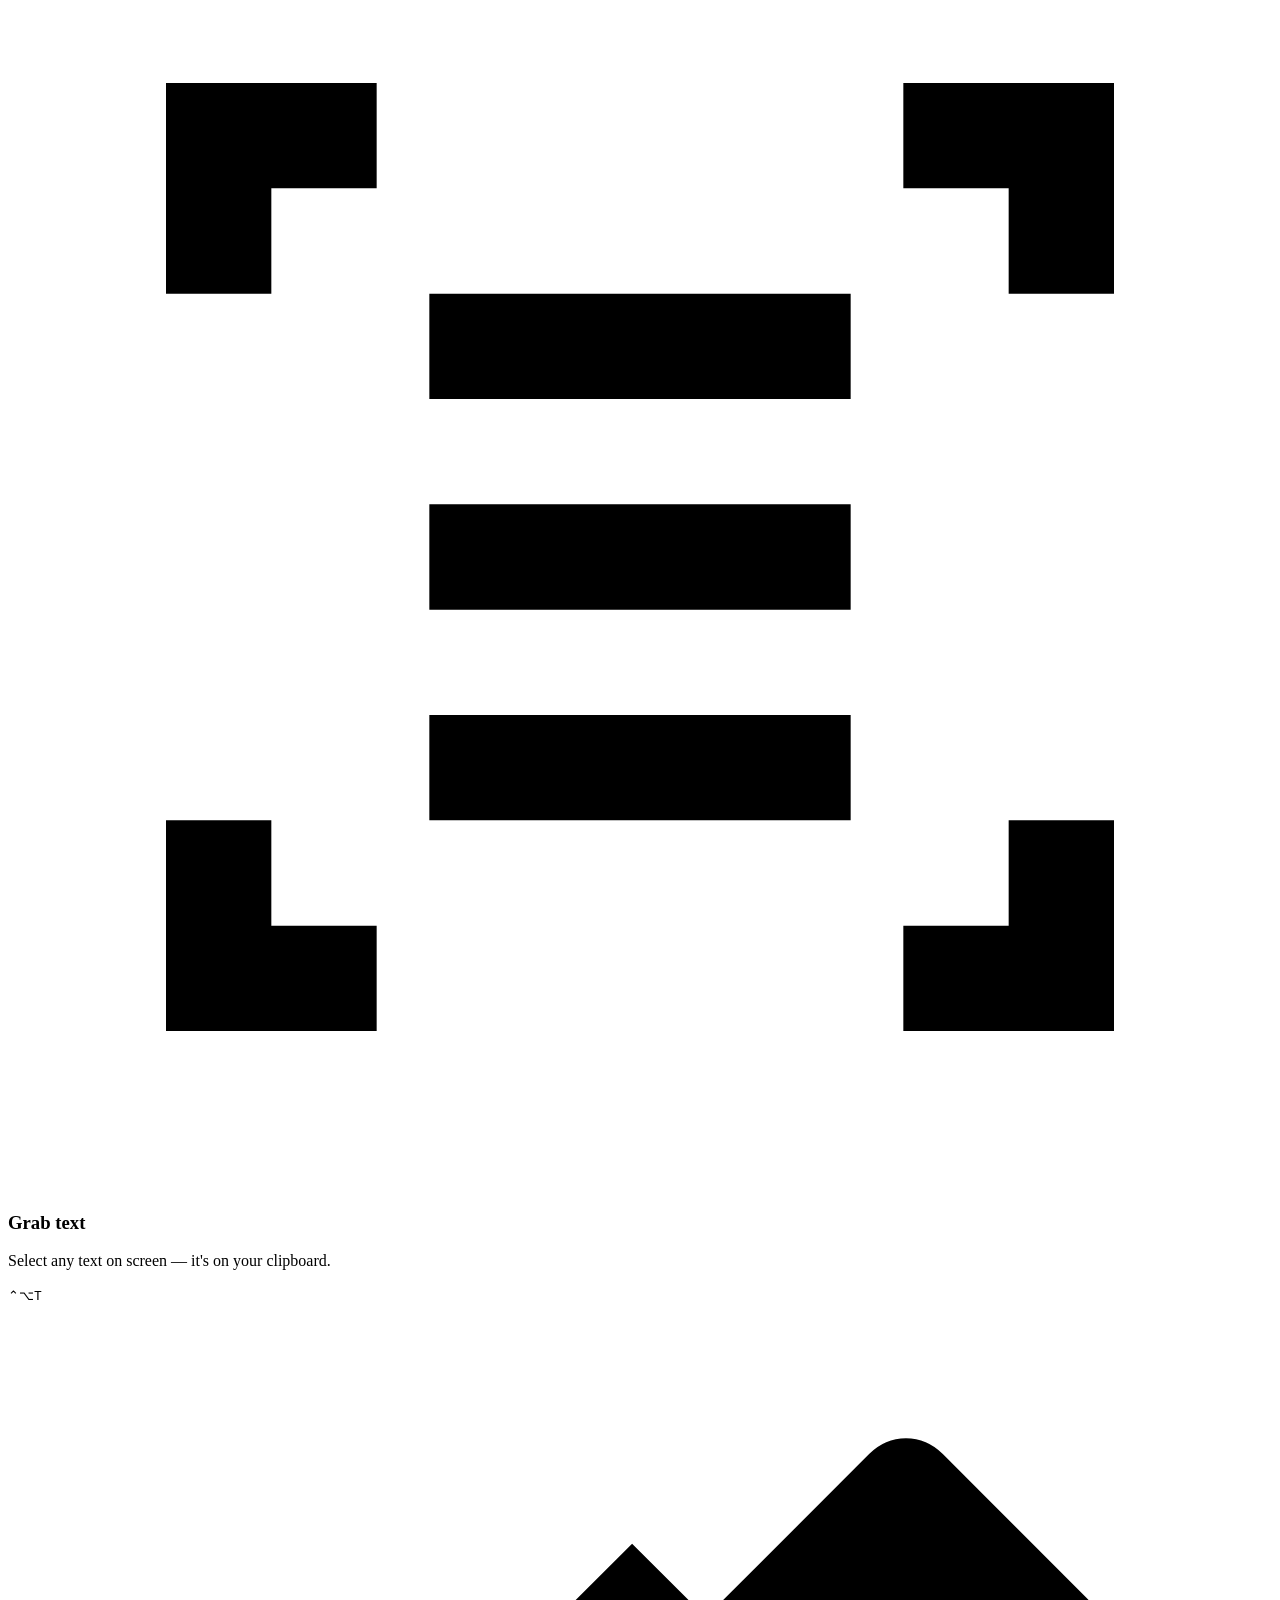
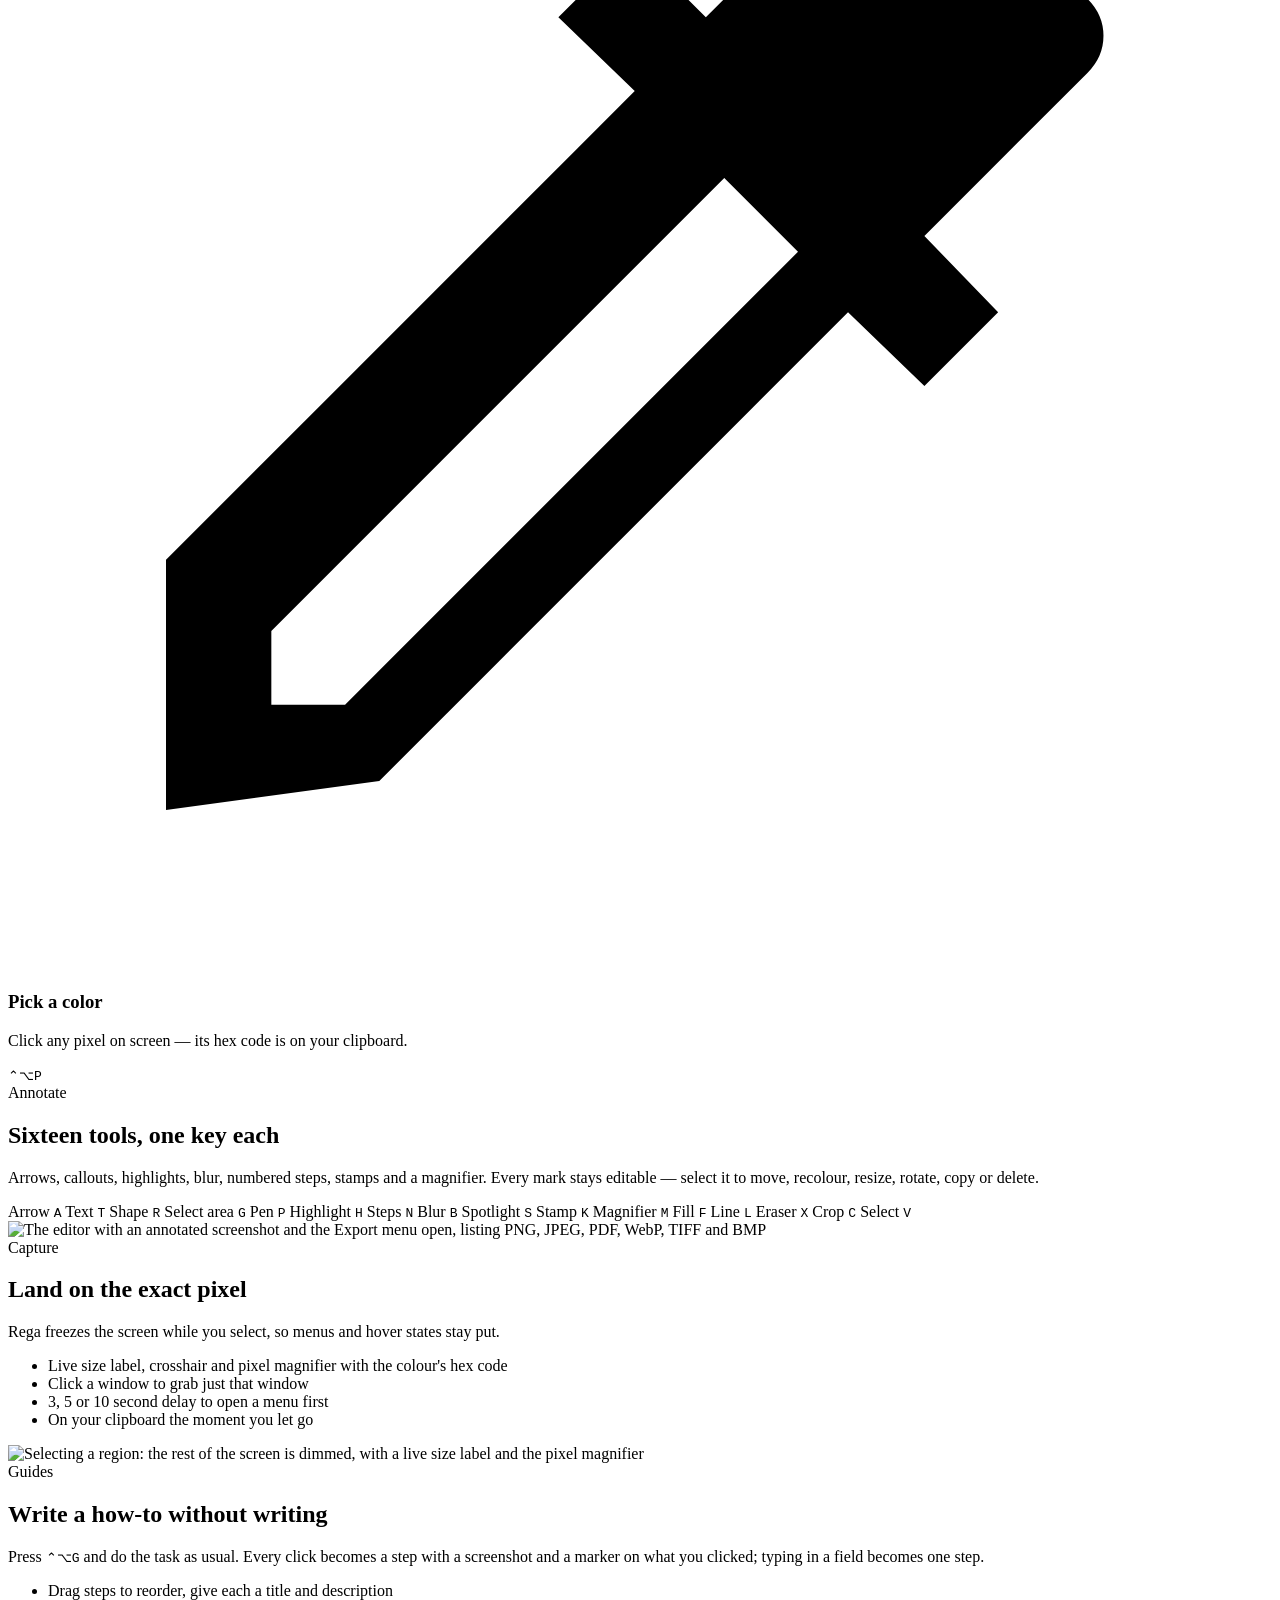
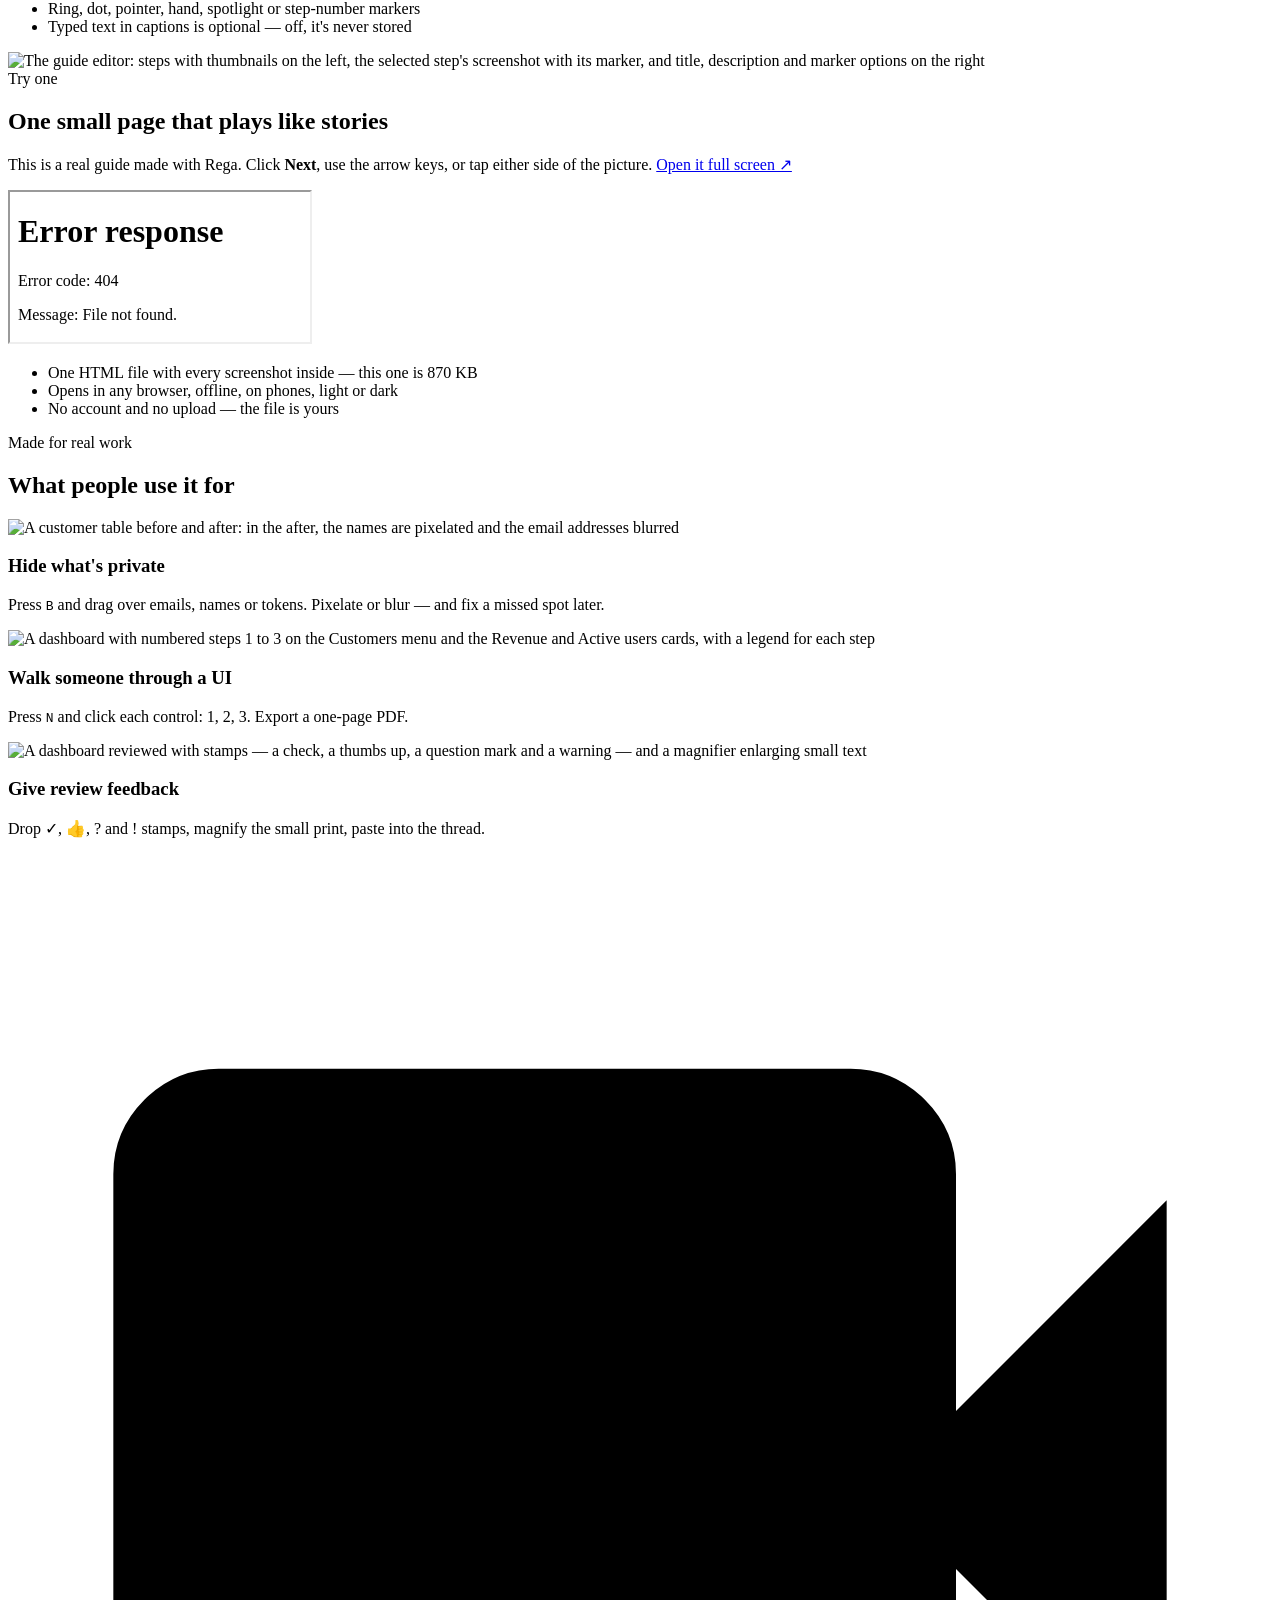
==== commit a3c1e4e7: "Version 0.4.13: select and move part of a picture, resize the canvas, one Shape tool; publish 0.4.13" ====
--- a/site/index.html
+++ b/site/index.html
@@ -45,7 +45,7 @@
 <section class="hero">
   <div class="wrap">
     <!-- generated:pill -->
-    <a class="pill" href="#download"><b>New</b> Rega 0.4.12 — Fixes a crash with more than one screen →</a>
+    <a class="pill" href="#download"><b>New</b> Rega 0.4.13 — Select and move part of a picture, resize the canvas, one Shape tool →</a>
     <!-- /generated:pill -->
     <h1>Capture anything. <span class="gradient-text">Share it in a <a class="rega" href="#name" title="רֶגַע (rega) is Hebrew for “a moment”">rega</a>.</span></h1>
     <p class="lede">Screenshots, scrolling captures, screen recordings and step-by-step guides — marked up and on your clipboard in seconds. A fast, native app for macOS and Windows.</p>
@@ -57,7 +57,7 @@
       <a class="btn btn-large" href="#features">See what it does</a>
     </div>
     <!-- generated:hero-meta -->
-    <p class="hero-meta">Version 0.4.12 · macOS 12.3+ and Windows 10/11 · <a href="https://github.com/shairai/rega">Open source on GitHub</a></p>
+    <p class="hero-meta">Version 0.4.13 · macOS 12.3+ and Windows 10/11 · <a href="https://github.com/shairai/rega">Open source on GitHub</a></p>
     <!-- /generated:hero-meta -->
     <figure class="hero-shot demo">
       <div class="demo-frame">
@@ -128,8 +128,8 @@
         <div class="tools">
           <span class="tool">Arrow <kbd>A</kbd></span>
           <span class="tool">Text <kbd>T</kbd></span>
-          <span class="tool">Rectangle <kbd>R</kbd></span>
-          <span class="tool">Ellipse <kbd>E</kbd></span>
+          <span class="tool">Shape <kbd>R</kbd></span>
+          <span class="tool">Select area <kbd>G</kbd></span>
           <span class="tool">Pen <kbd>P</kbd></span>
           <span class="tool">Highlight <kbd>H</kbd></span>
           <span class="tool">Steps <kbd>N</kbd></span>
@@ -317,8 +317,8 @@
           <div><h3>macOS</h3><div class="os-note">Apple silicon and Intel</div></div>
           <span class="you-tag">Your system</span>
         </header>
-        <a class="btn btn-primary btn-large" href="/download/mac" data-version="0.4.12">Download for Mac</a>
-        <dl><dt>Version</dt><dd>0.4.12 · 23 Nov 2026</dd><dt>Size</dt><dd>16.0 MB disk image</dd><dt>Needs</dt><dd>macOS 12.3 or later</dd></dl>
+        <a class="btn btn-primary btn-large" href="/download/mac" data-version="0.4.13">Download for Mac</a>
+        <dl><dt>Version</dt><dd>0.4.13 · 23 Nov 2026</dd><dt>Size</dt><dd>16.0 MB disk image</dd><dt>Needs</dt><dd>macOS 12.3 or later</dd></dl>
         <details>
           <summary>First launch</summary>
           <ol>
@@ -334,8 +334,8 @@
           <div><h3>Windows</h3><div class="os-note">64-bit installer</div></div>
           <span class="you-tag">Your system</span>
         </header>
-        <a class="btn btn-primary btn-large" href="/download/windows" data-version="0.4.12">Download for Windows</a>
-        <dl><dt>Version</dt><dd>0.4.12 · 23 Nov 2026</dd><dt>Size</dt><dd>6.6 MB installer</dd><dt>Needs</dt><dd>Windows 10 or 11, 64-bit</dd></dl>
+        <a class="btn btn-primary btn-large" href="/download/windows" data-version="0.4.13">Download for Windows</a>
+        <dl><dt>Version</dt><dd>0.4.13 · 23 Nov 2026</dd><dt>Size</dt><dd>6.7 MB installer</dd><dt>Needs</dt><dd>Windows 10 or 11, 64-bit</dd></dl>
         <details>
           <summary>First launch</summary>
           <ol>
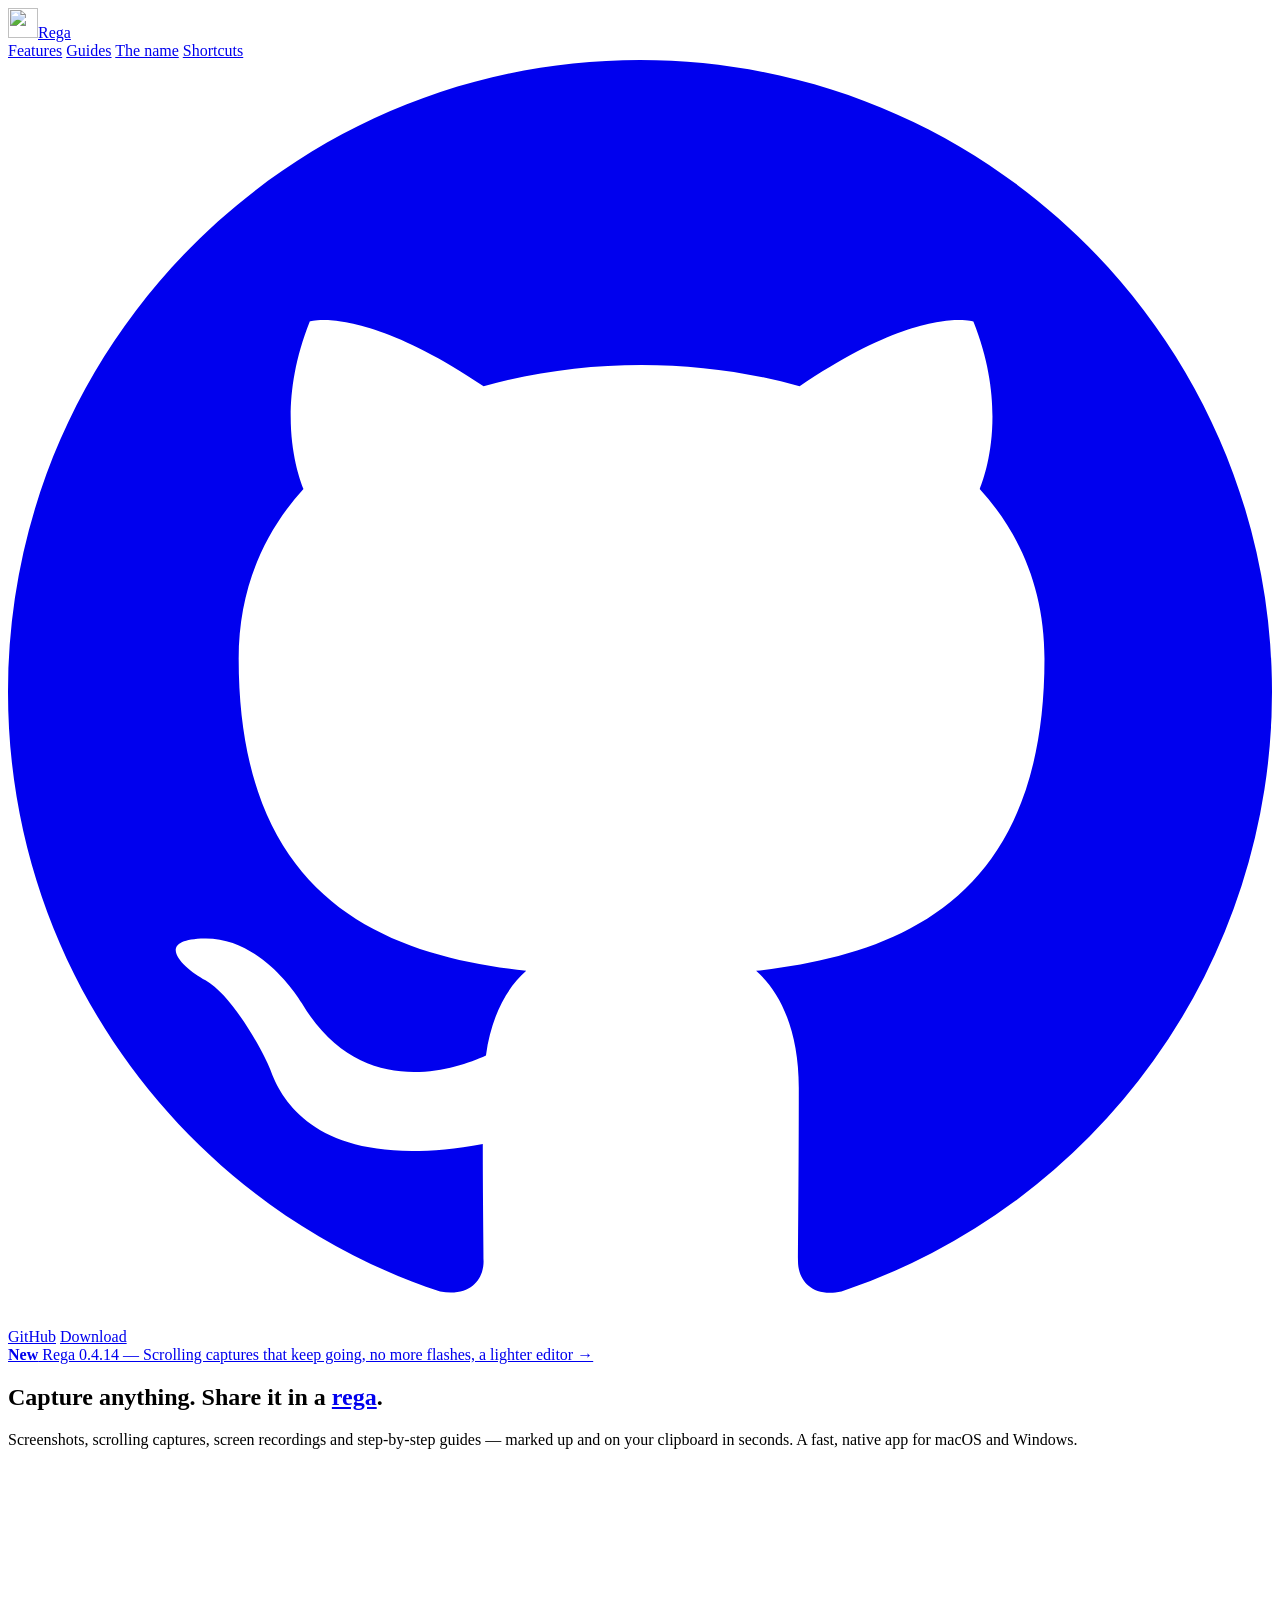
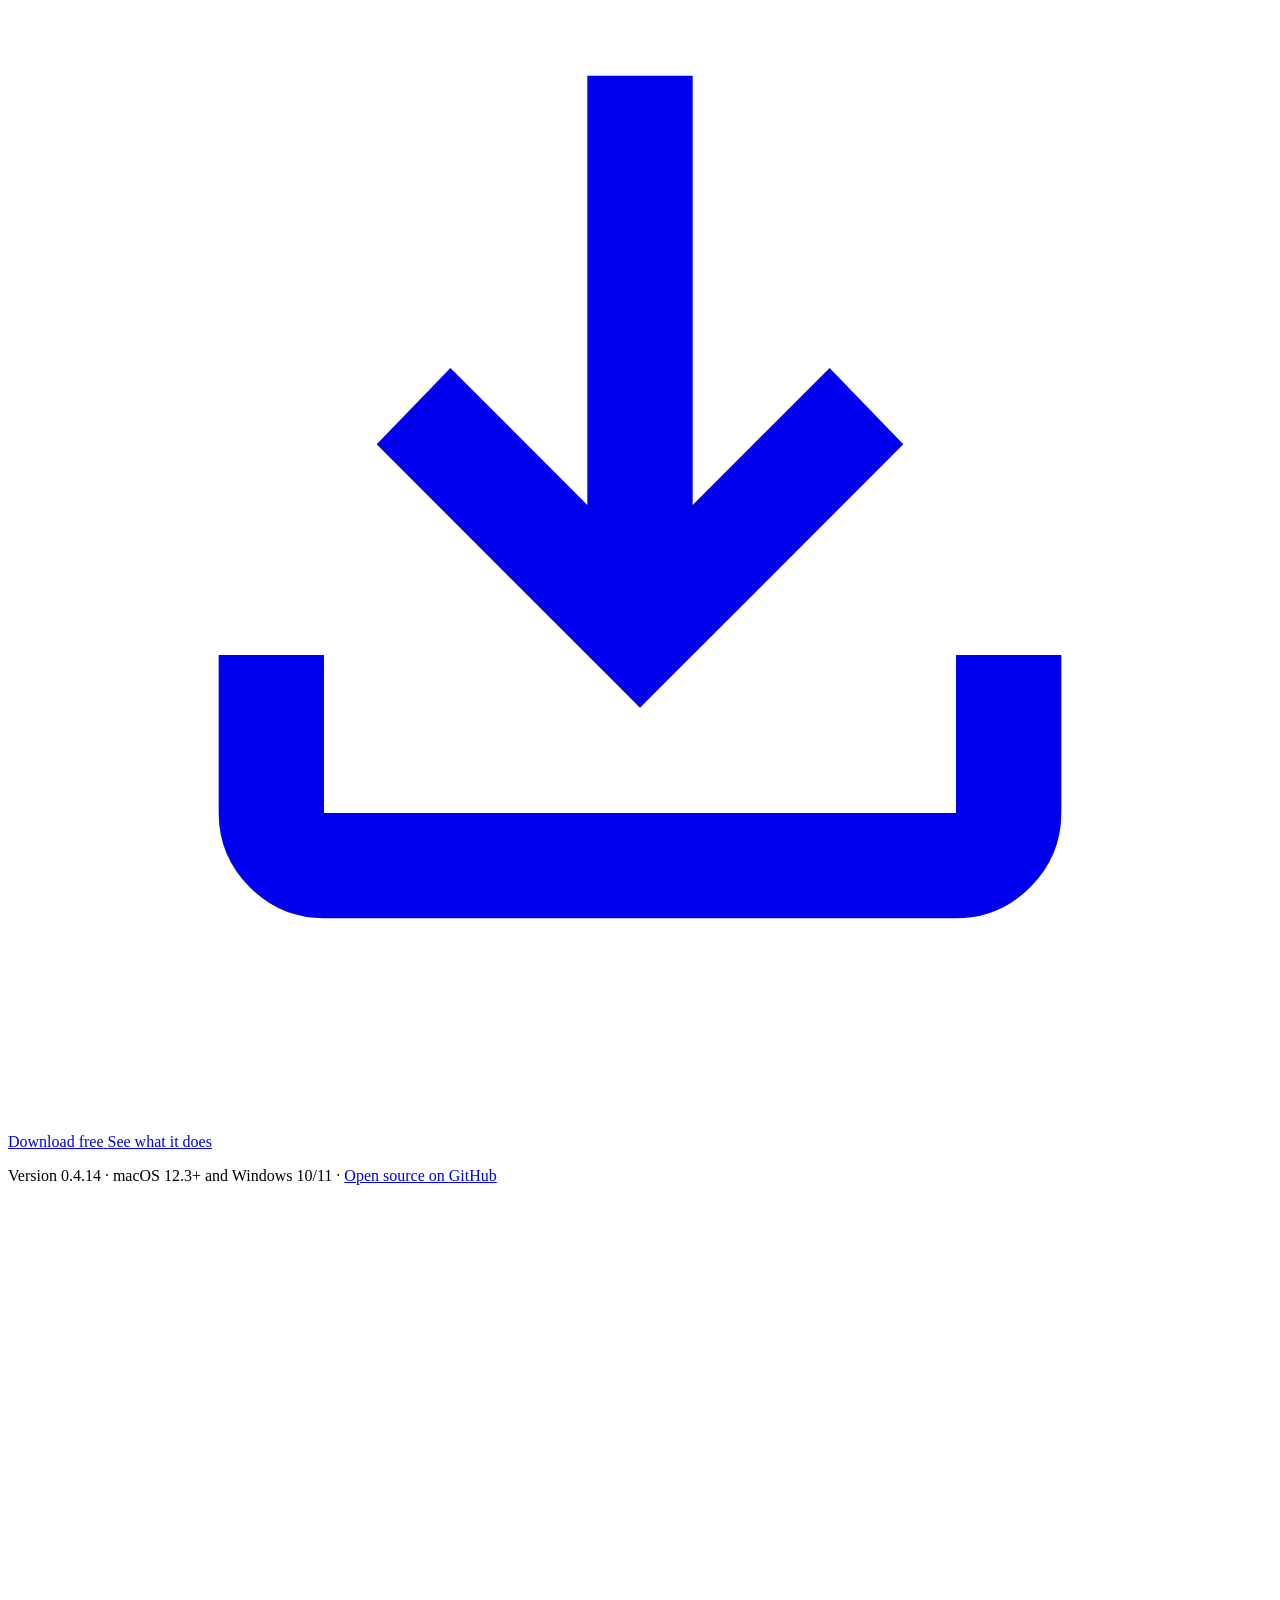
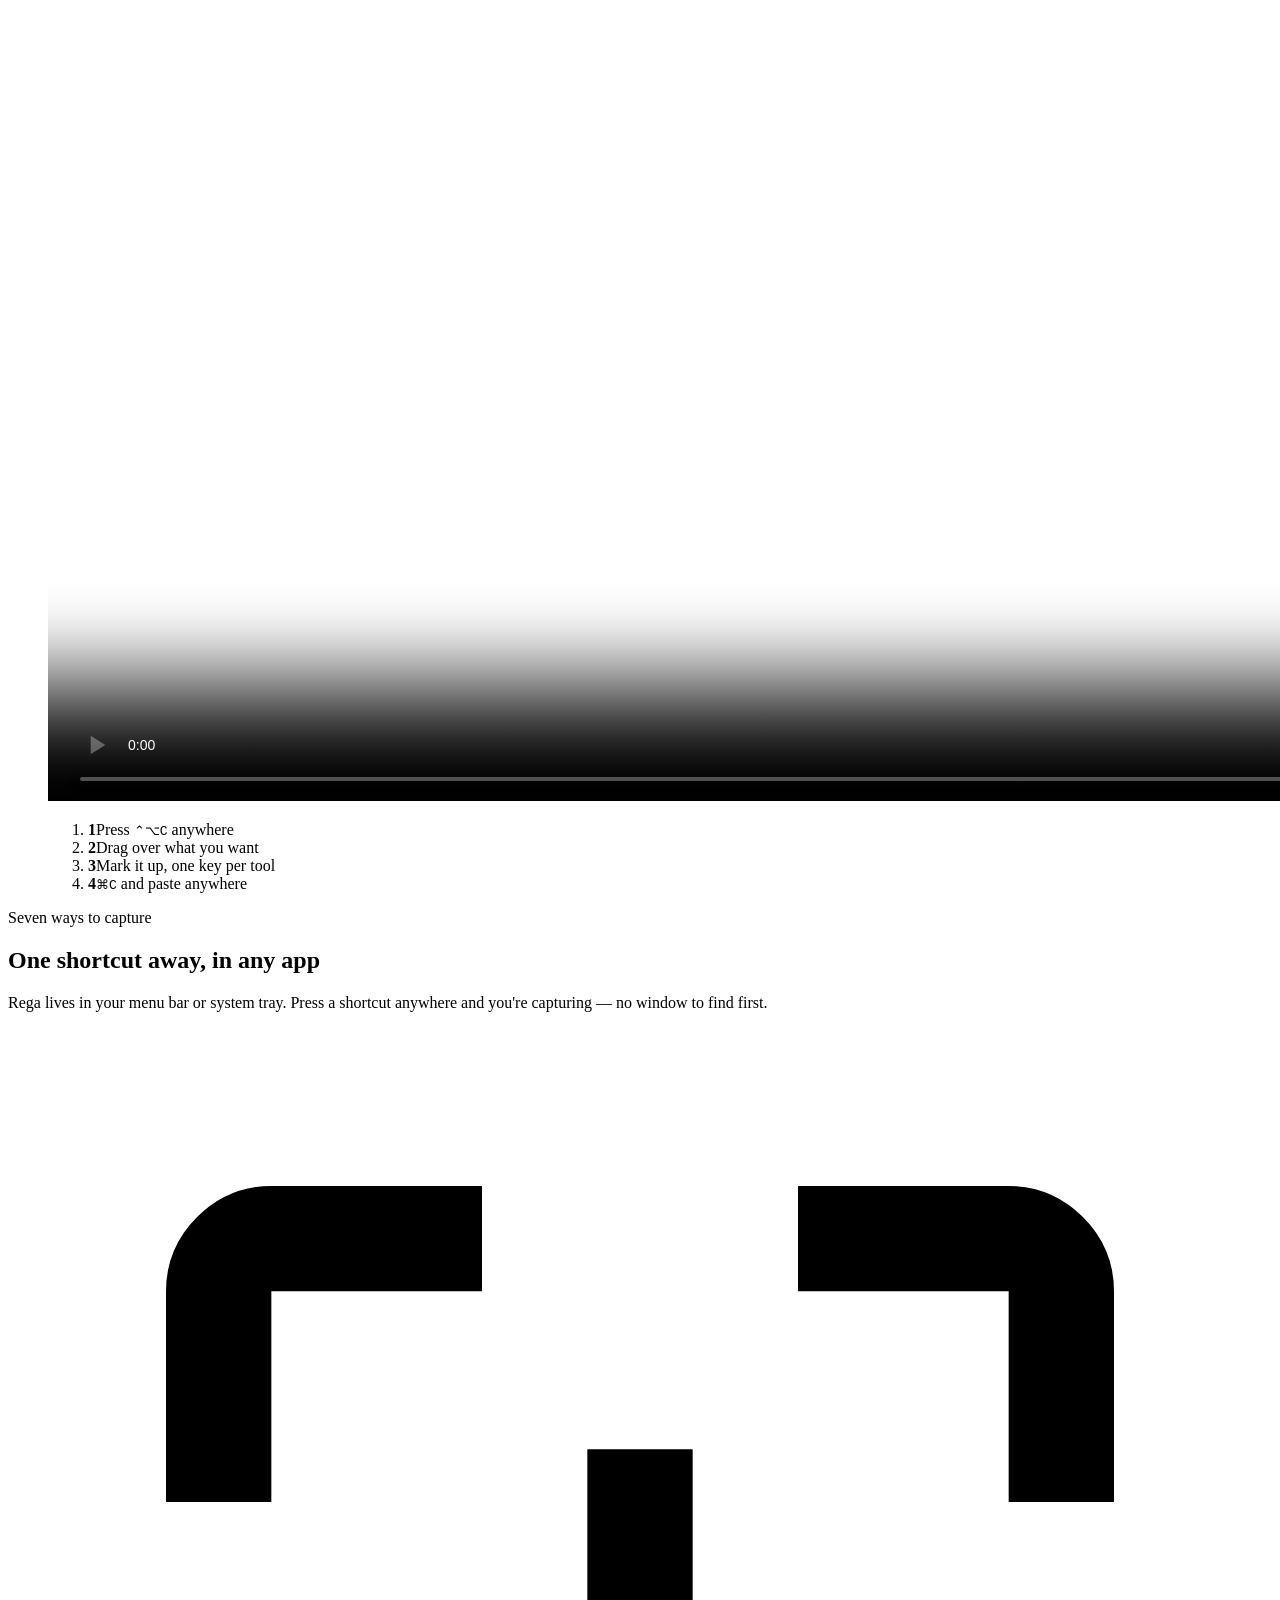
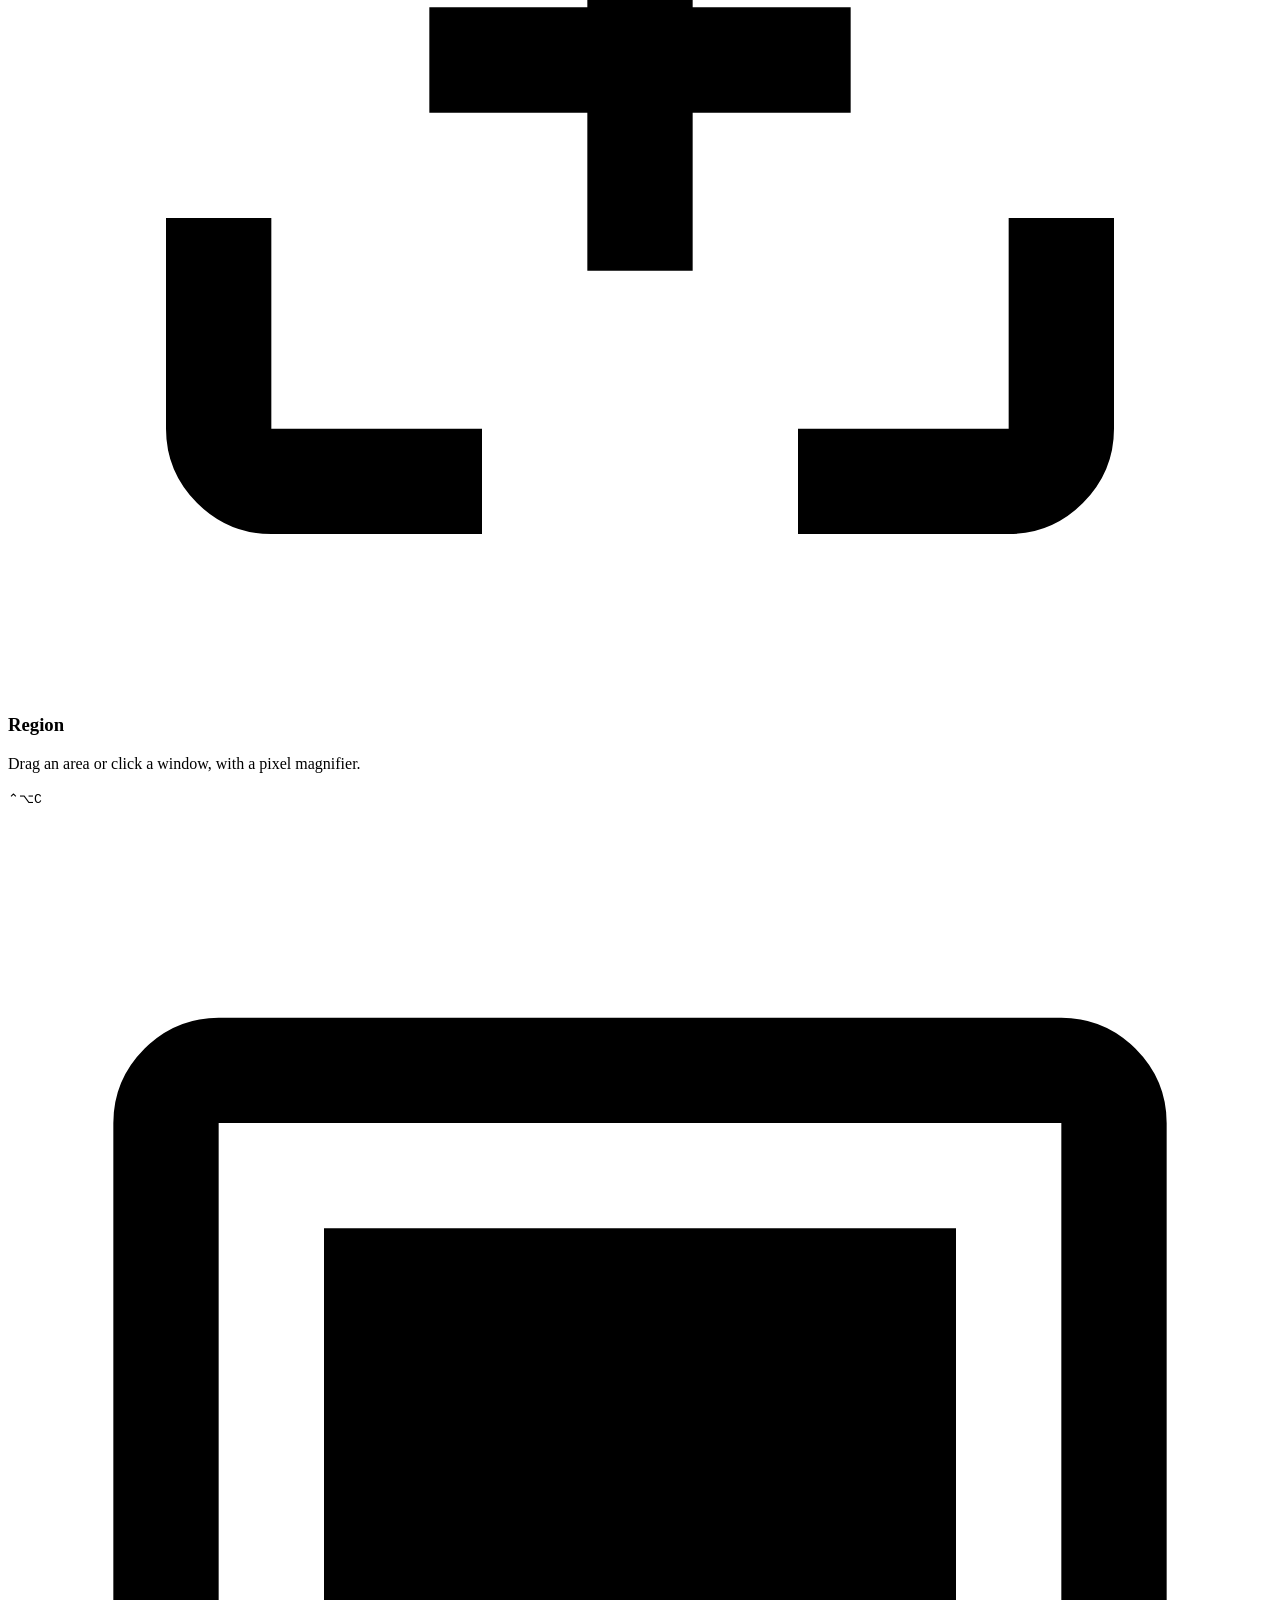
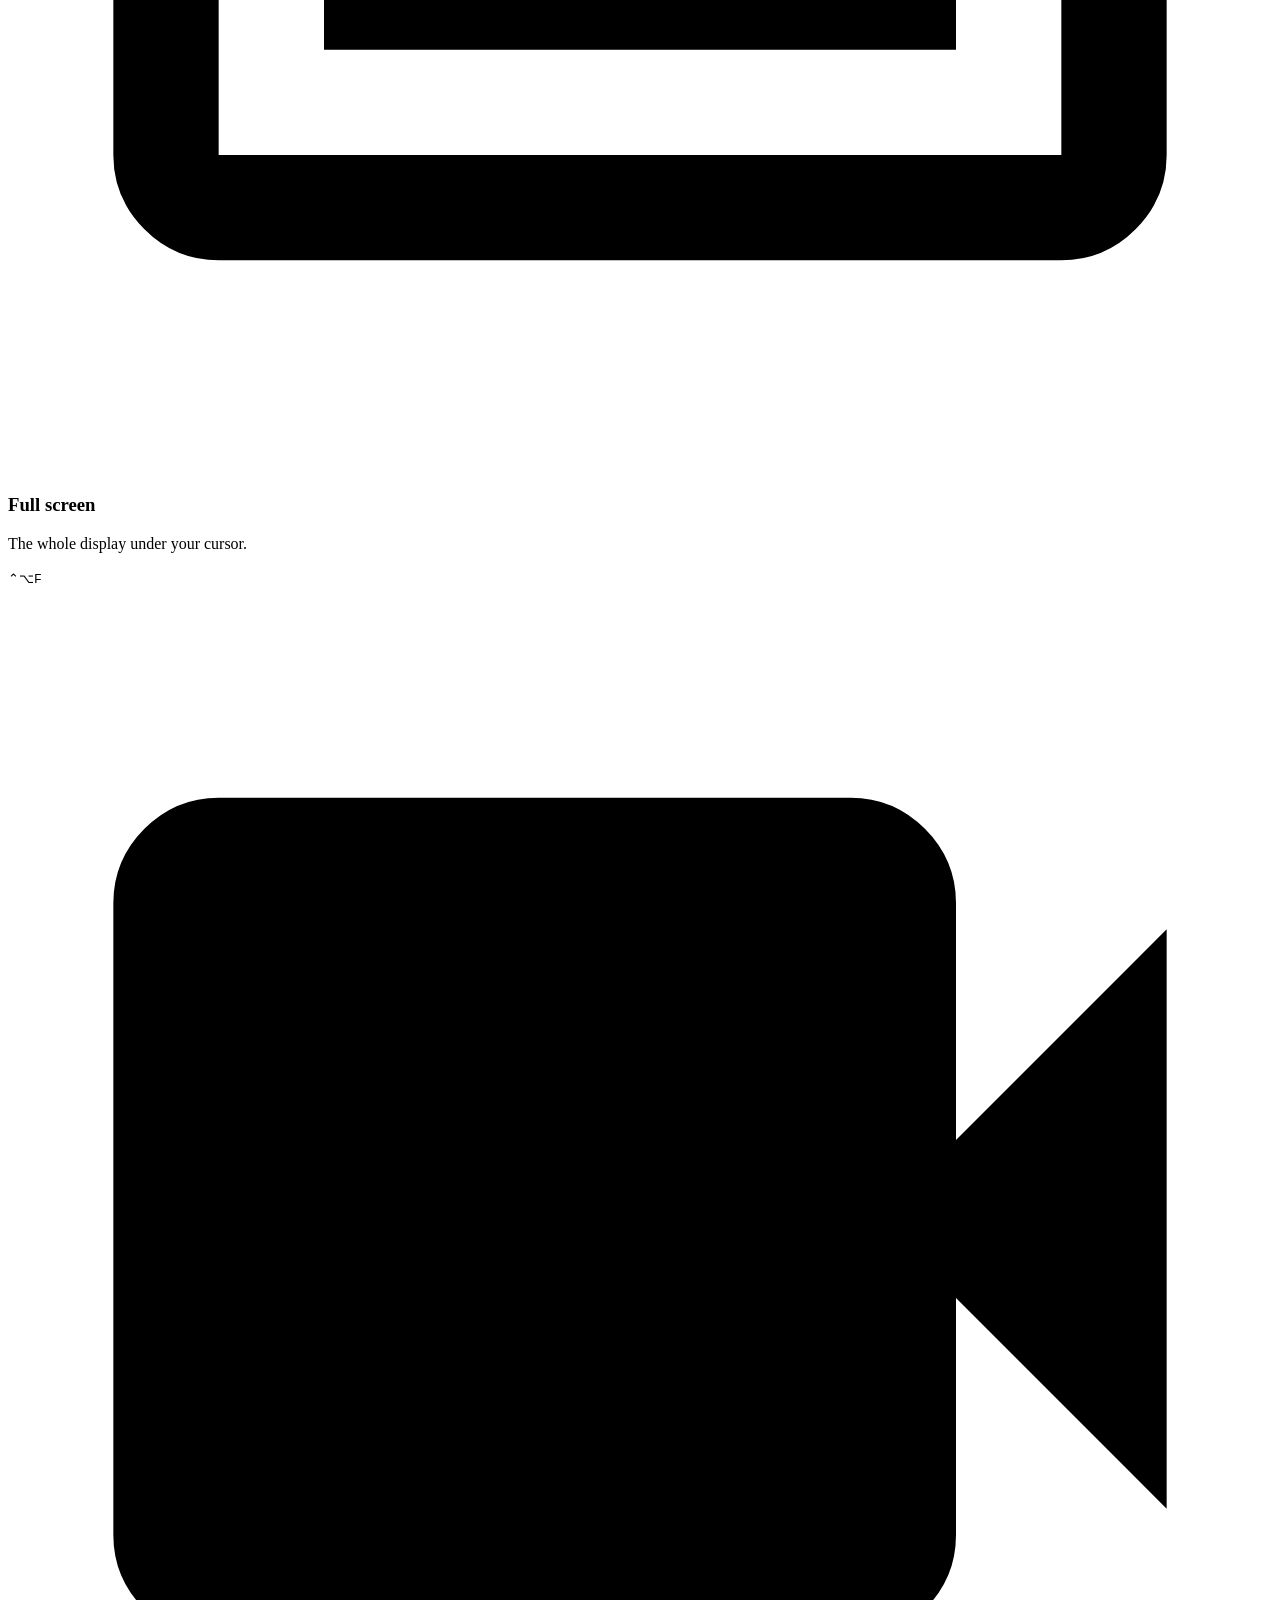
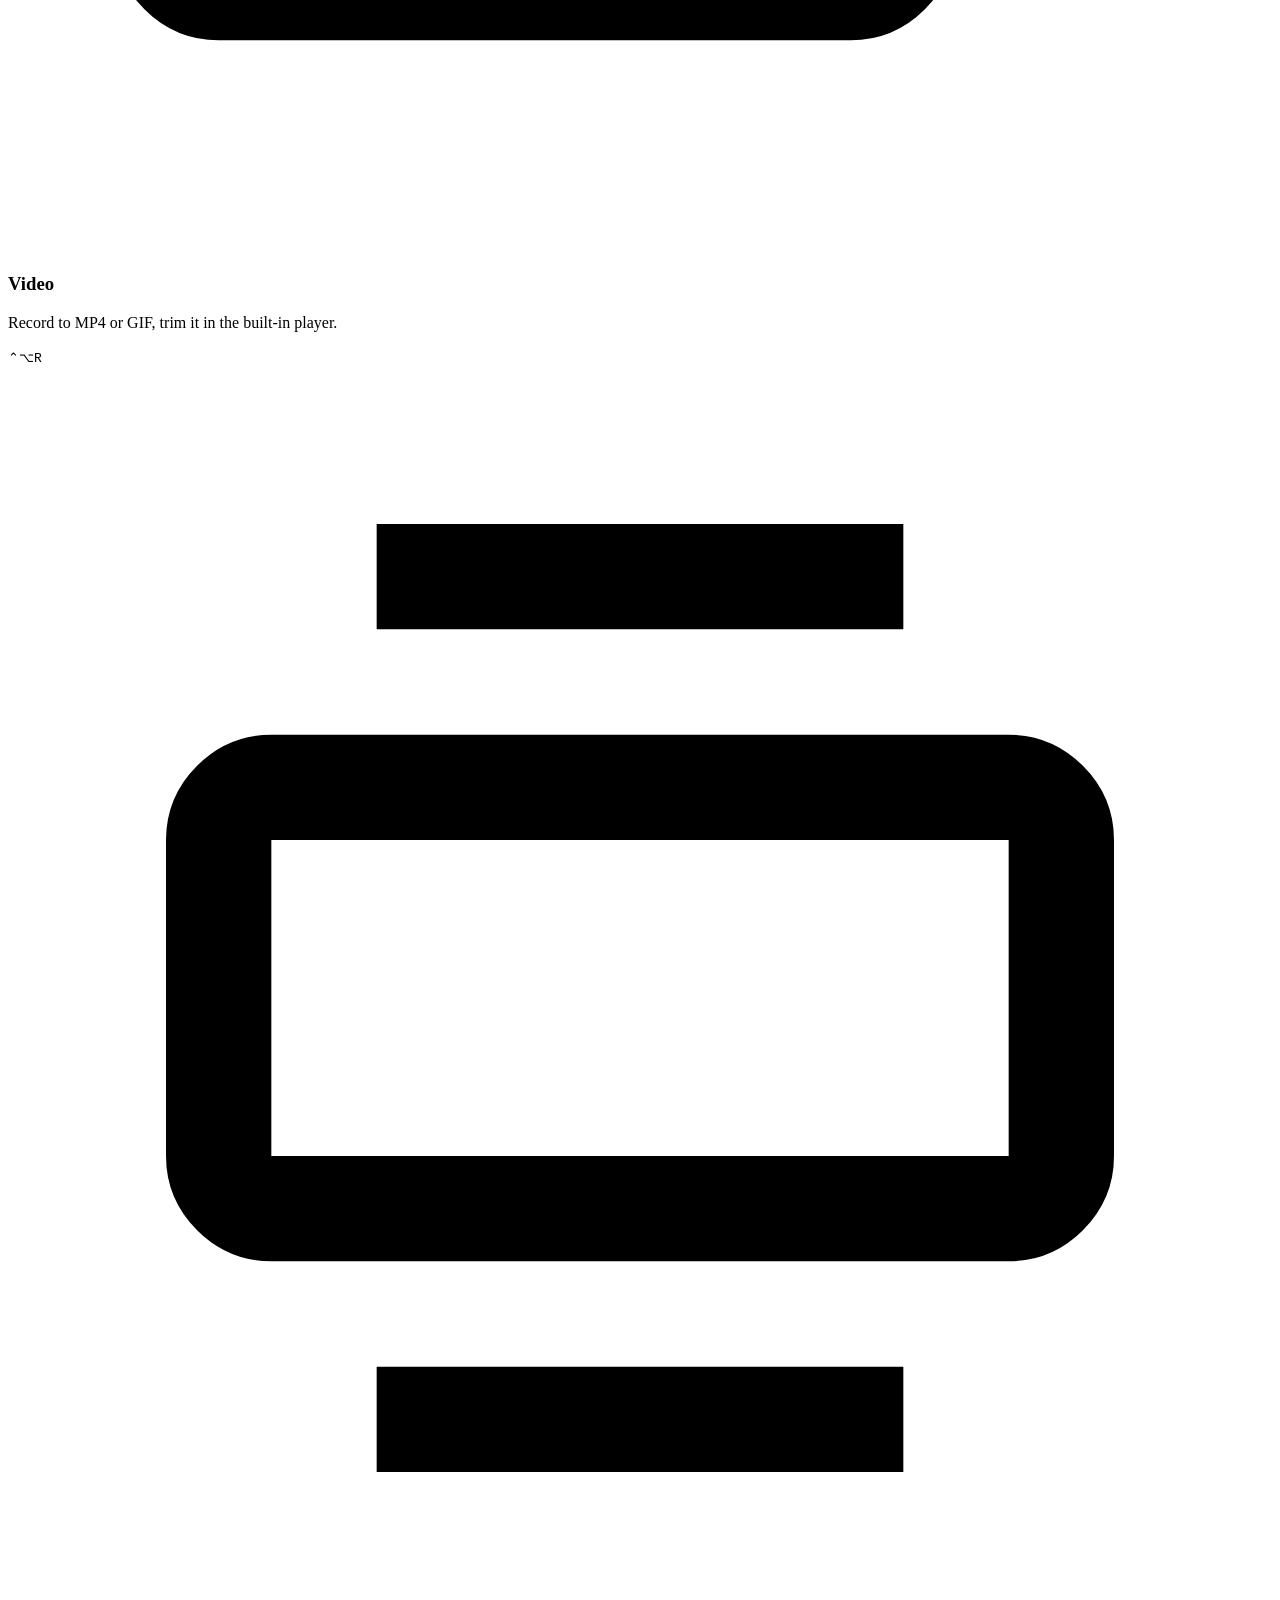
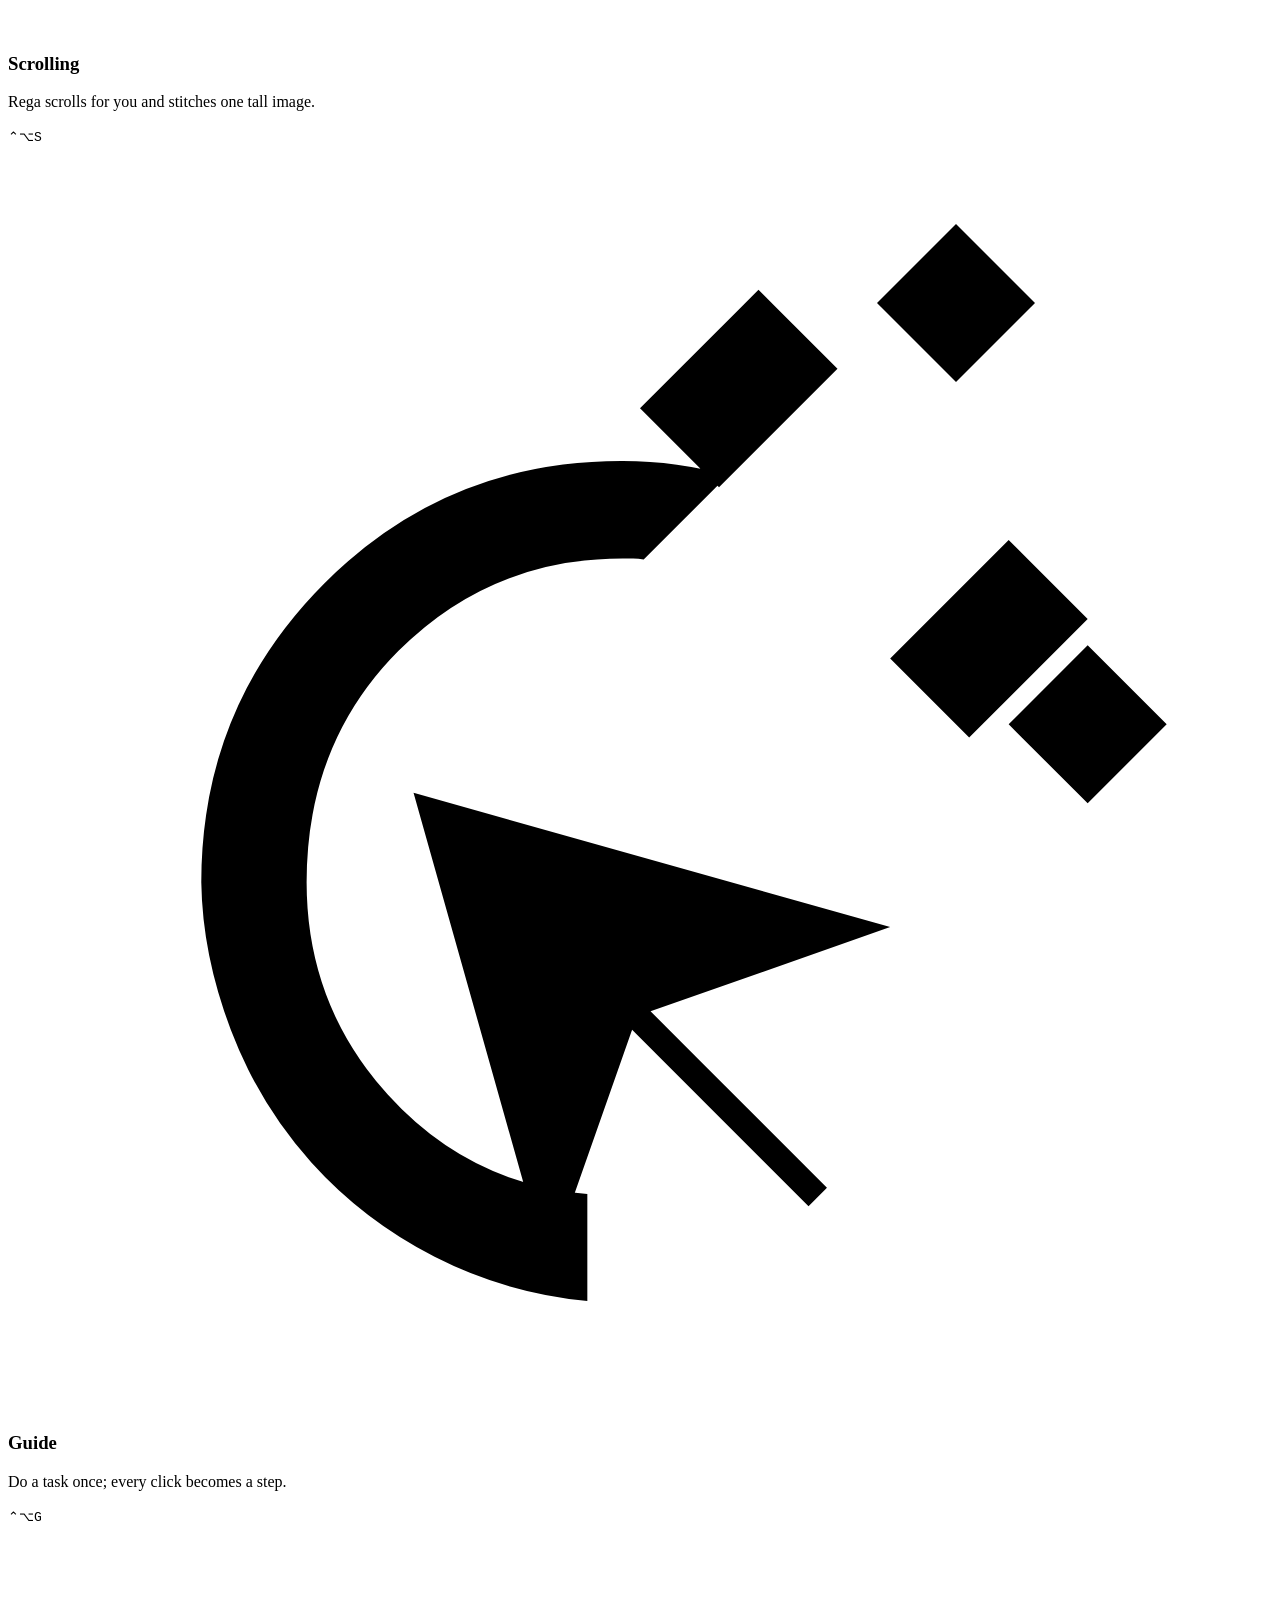
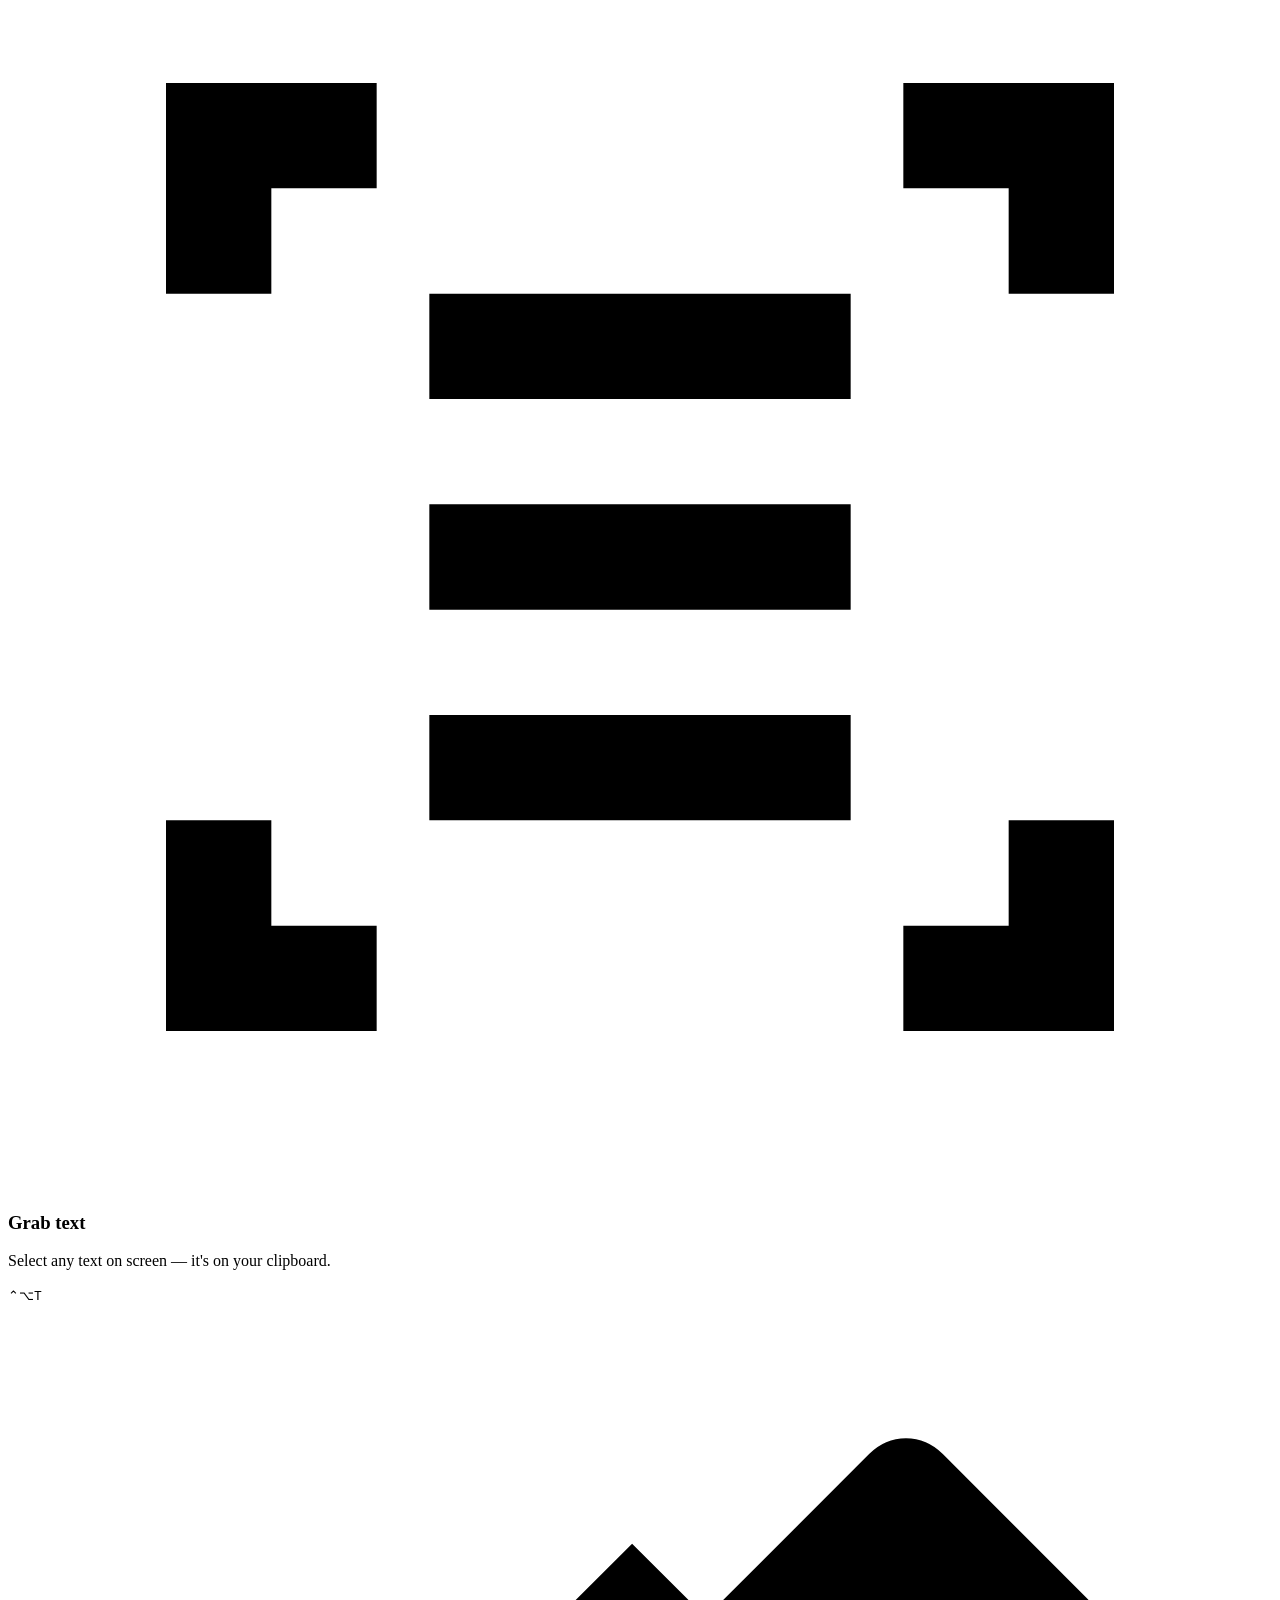
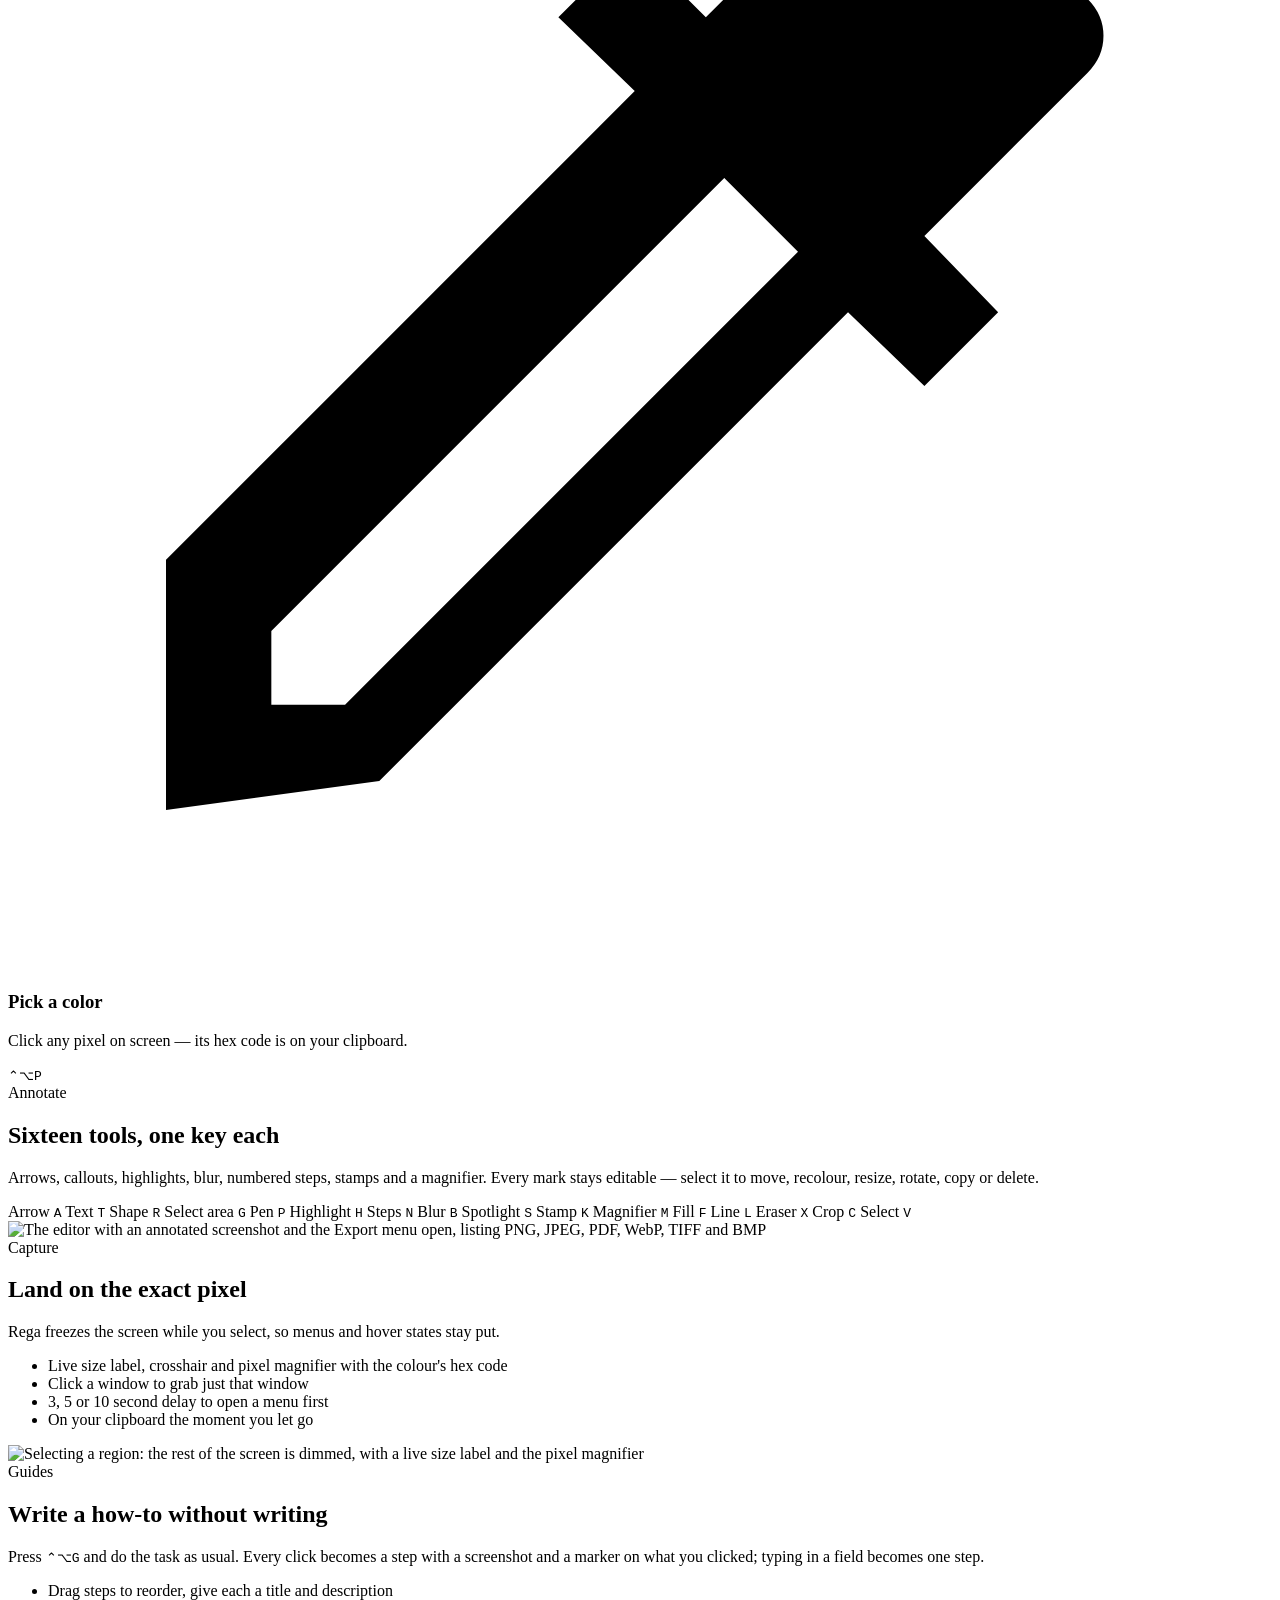
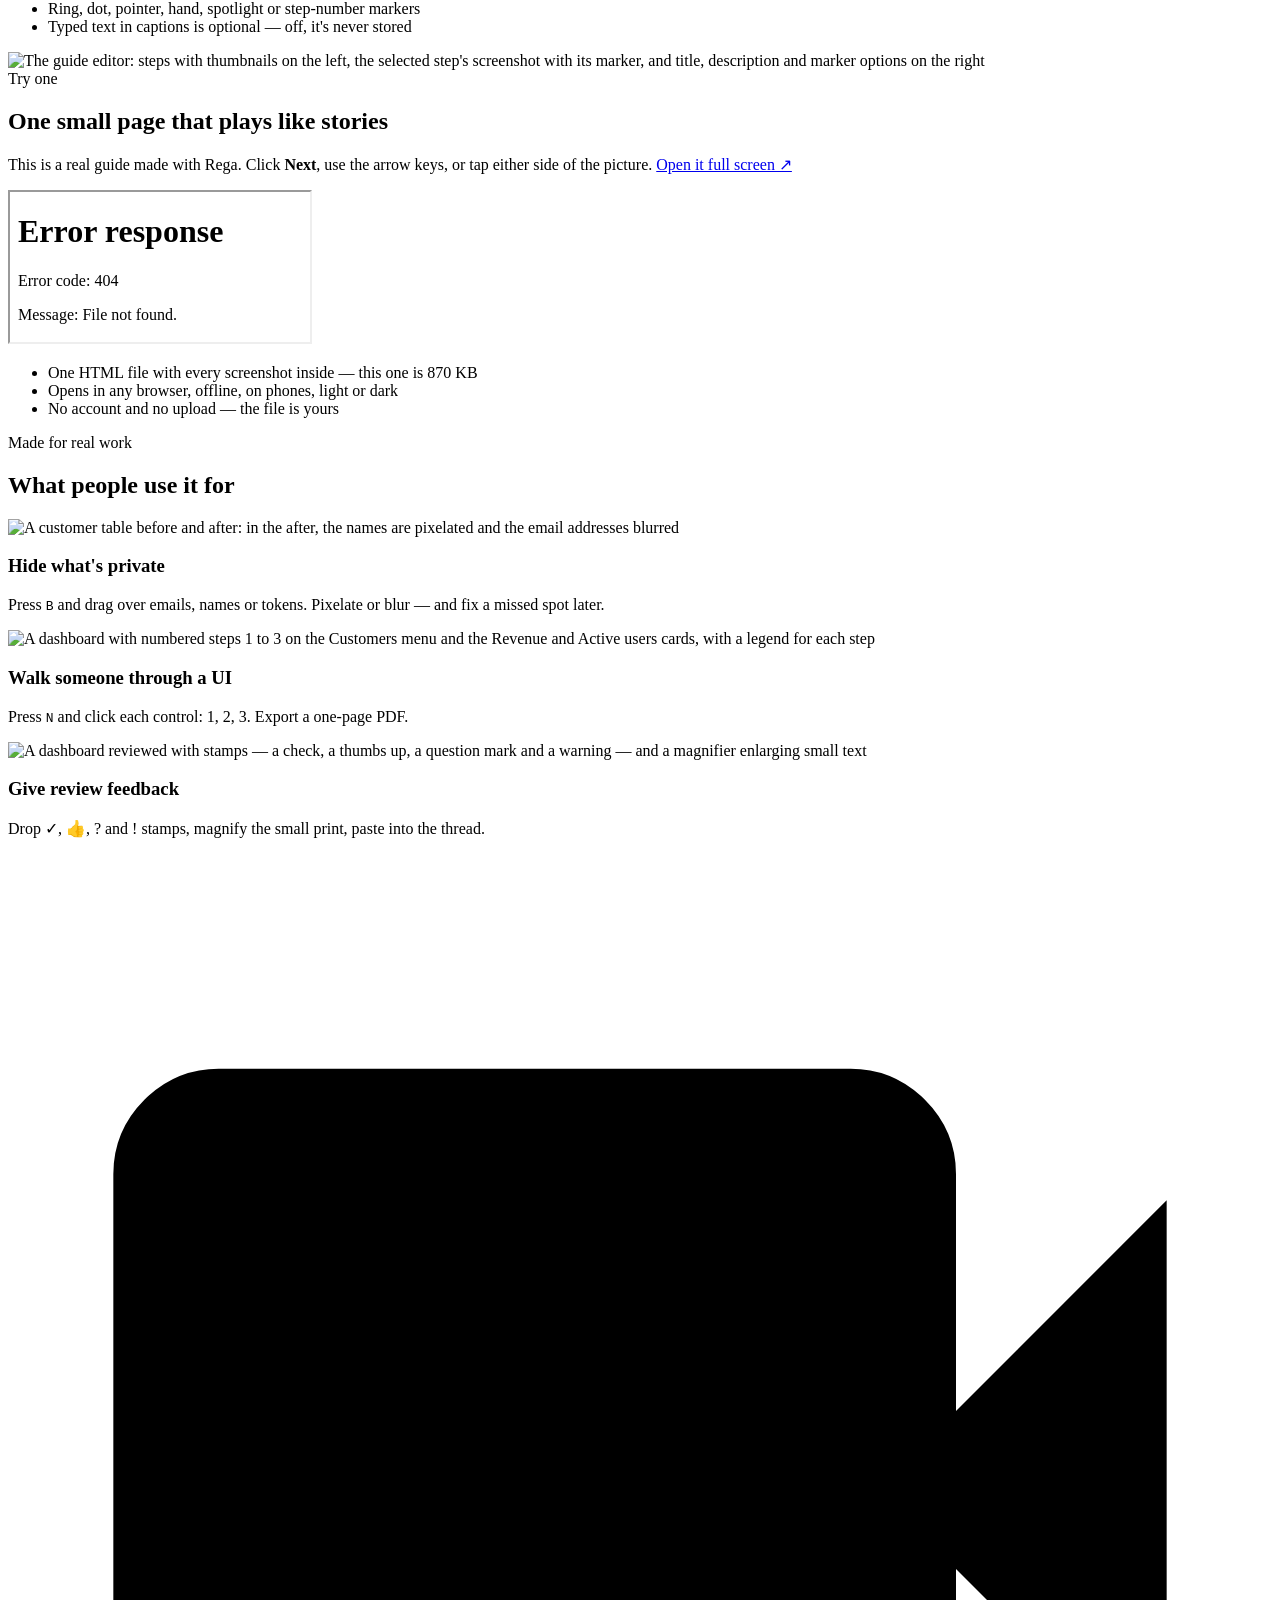
==== commit 0c18ef33: "Version 0.4.14: scrolling captures that keep going, no more flashes, a lighter editor; publish 0.4.1" ====
--- a/site/index.html
+++ b/site/index.html
@@ -45,7 +45,7 @@
 <section class="hero">
   <div class="wrap">
     <!-- generated:pill -->
-    <a class="pill" href="#download"><b>New</b> Rega 0.4.13 — Select and move part of a picture, resize the canvas, one Shape tool →</a>
+    <a class="pill" href="#download"><b>New</b> Rega 0.4.14 — Scrolling captures that keep going, no more flashes, a lighter editor →</a>
     <!-- /generated:pill -->
     <h1>Capture anything. <span class="gradient-text">Share it in a <a class="rega" href="#name" title="רֶגַע (rega) is Hebrew for “a moment”">rega</a>.</span></h1>
     <p class="lede">Screenshots, scrolling captures, screen recordings and step-by-step guides — marked up and on your clipboard in seconds. A fast, native app for macOS and Windows.</p>
@@ -57,7 +57,7 @@
       <a class="btn btn-large" href="#features">See what it does</a>
     </div>
     <!-- generated:hero-meta -->
-    <p class="hero-meta">Version 0.4.13 · macOS 12.3+ and Windows 10/11 · <a href="https://github.com/shairai/rega">Open source on GitHub</a></p>
+    <p class="hero-meta">Version 0.4.14 · macOS 12.3+ and Windows 10/11 · <a href="https://github.com/shairai/rega">Open source on GitHub</a></p>
     <!-- /generated:hero-meta -->
     <figure class="hero-shot demo">
       <div class="demo-frame">
@@ -317,8 +317,8 @@
           <div><h3>macOS</h3><div class="os-note">Apple silicon and Intel</div></div>
           <span class="you-tag">Your system</span>
         </header>
-        <a class="btn btn-primary btn-large" href="/download/mac" data-version="0.4.13">Download for Mac</a>
-        <dl><dt>Version</dt><dd>0.4.13 · 23 Nov 2026</dd><dt>Size</dt><dd>16.0 MB disk image</dd><dt>Needs</dt><dd>macOS 12.3 or later</dd></dl>
+        <a class="btn btn-primary btn-large" href="/download/mac" data-version="0.4.14">Download for Mac</a>
+        <dl><dt>Version</dt><dd>0.4.14 · 24 Nov 2026</dd><dt>Size</dt><dd>16.0 MB disk image</dd><dt>Needs</dt><dd>macOS 12.3 or later</dd></dl>
         <details>
           <summary>First launch</summary>
           <ol>
@@ -334,8 +334,8 @@
           <div><h3>Windows</h3><div class="os-note">64-bit installer</div></div>
           <span class="you-tag">Your system</span>
         </header>
-        <a class="btn btn-primary btn-large" href="/download/windows" data-version="0.4.13">Download for Windows</a>
-        <dl><dt>Version</dt><dd>0.4.13 · 23 Nov 2026</dd><dt>Size</dt><dd>6.7 MB installer</dd><dt>Needs</dt><dd>Windows 10 or 11, 64-bit</dd></dl>
+        <a class="btn btn-primary btn-large" href="/download/windows" data-version="0.4.14">Download for Windows</a>
+        <dl><dt>Version</dt><dd>0.4.14 · 24 Nov 2026</dd><dt>Size</dt><dd>6.7 MB installer</dd><dt>Needs</dt><dd>Windows 10 or 11, 64-bit</dd></dl>
         <details>
           <summary>First launch</summary>
           <ol>
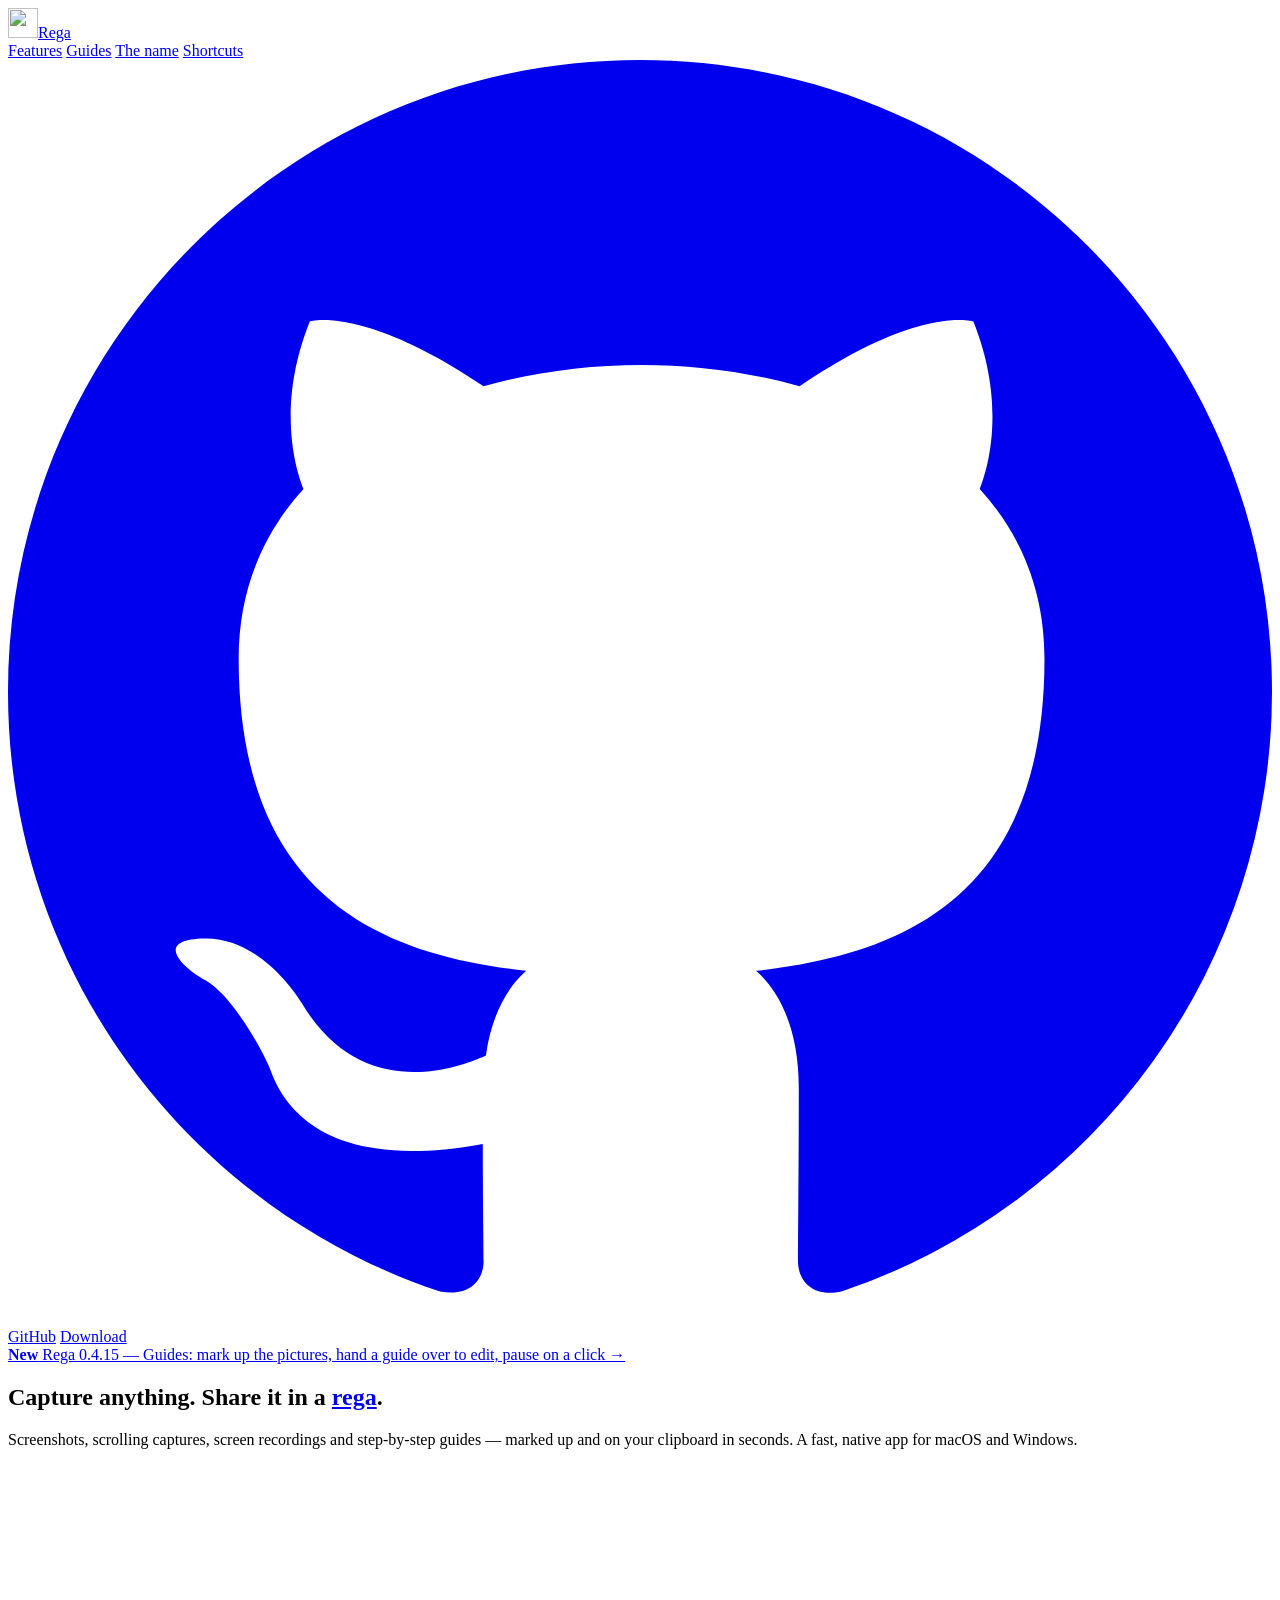
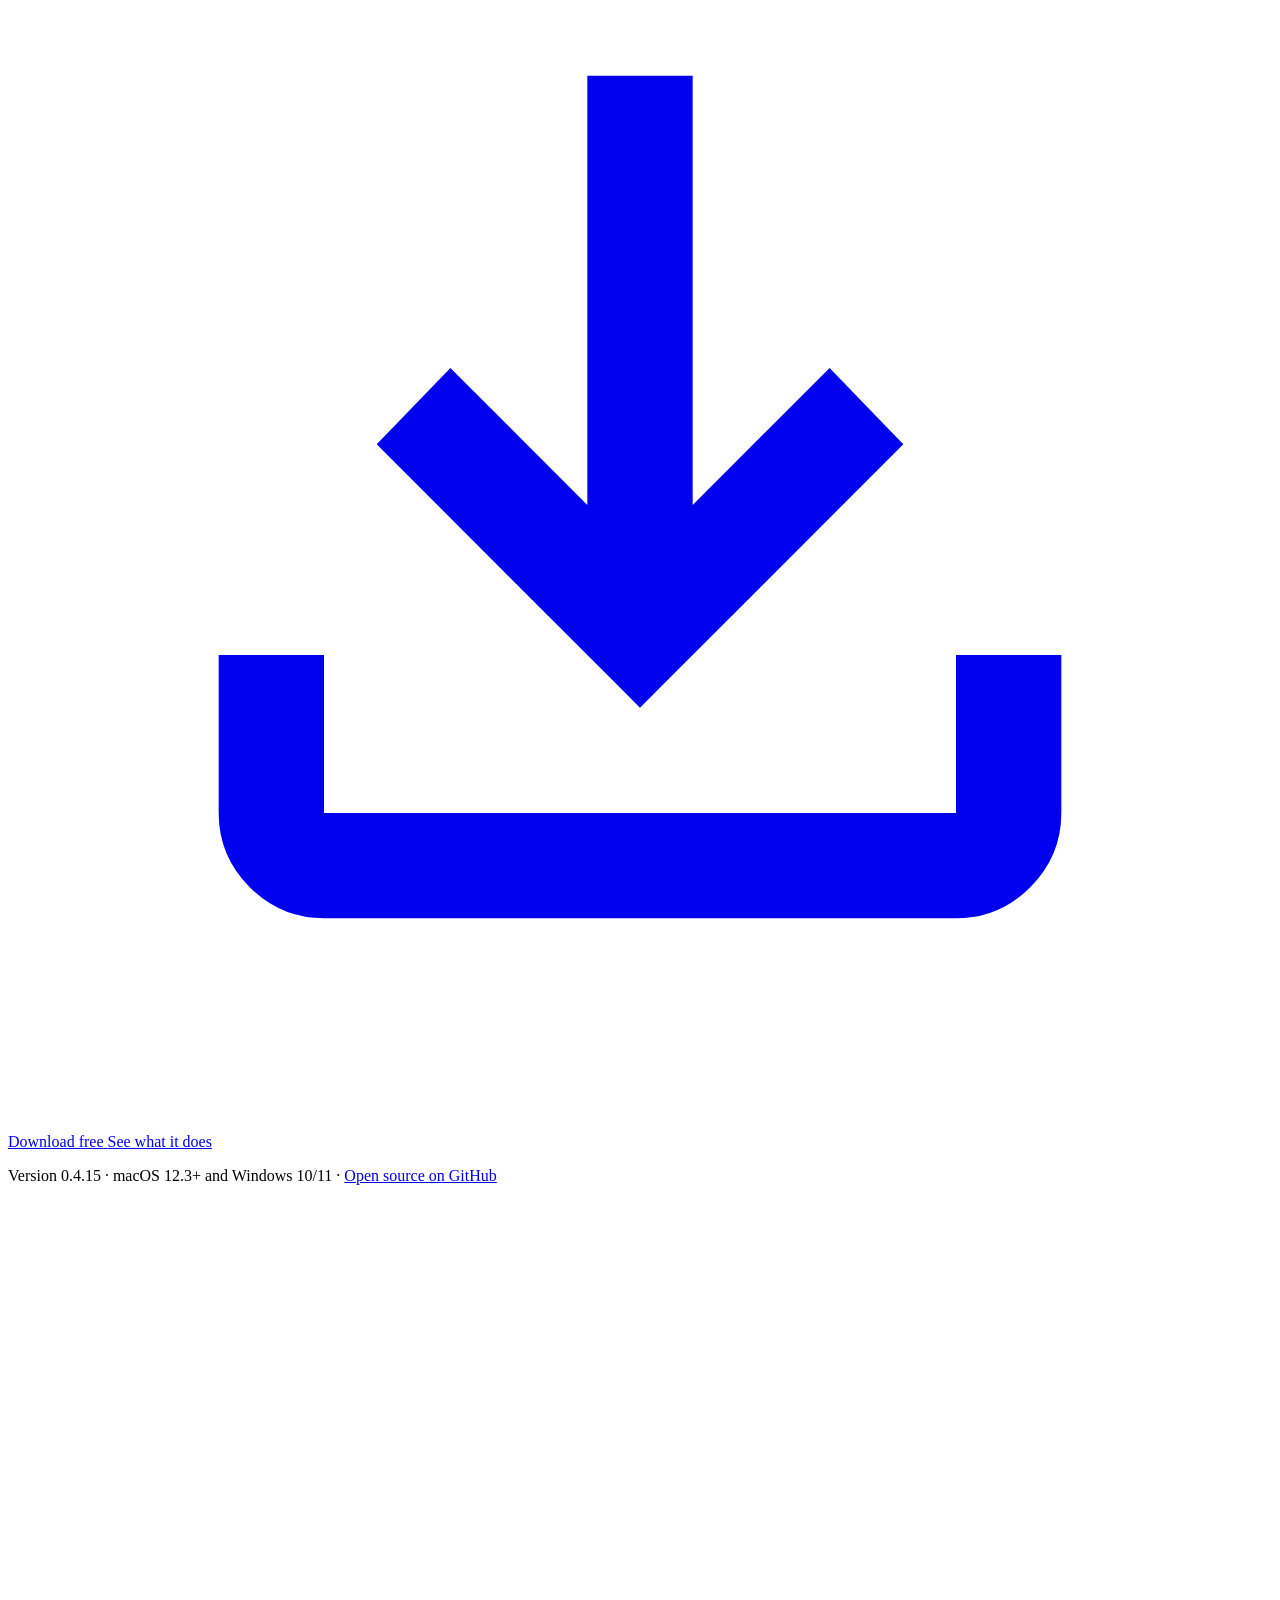
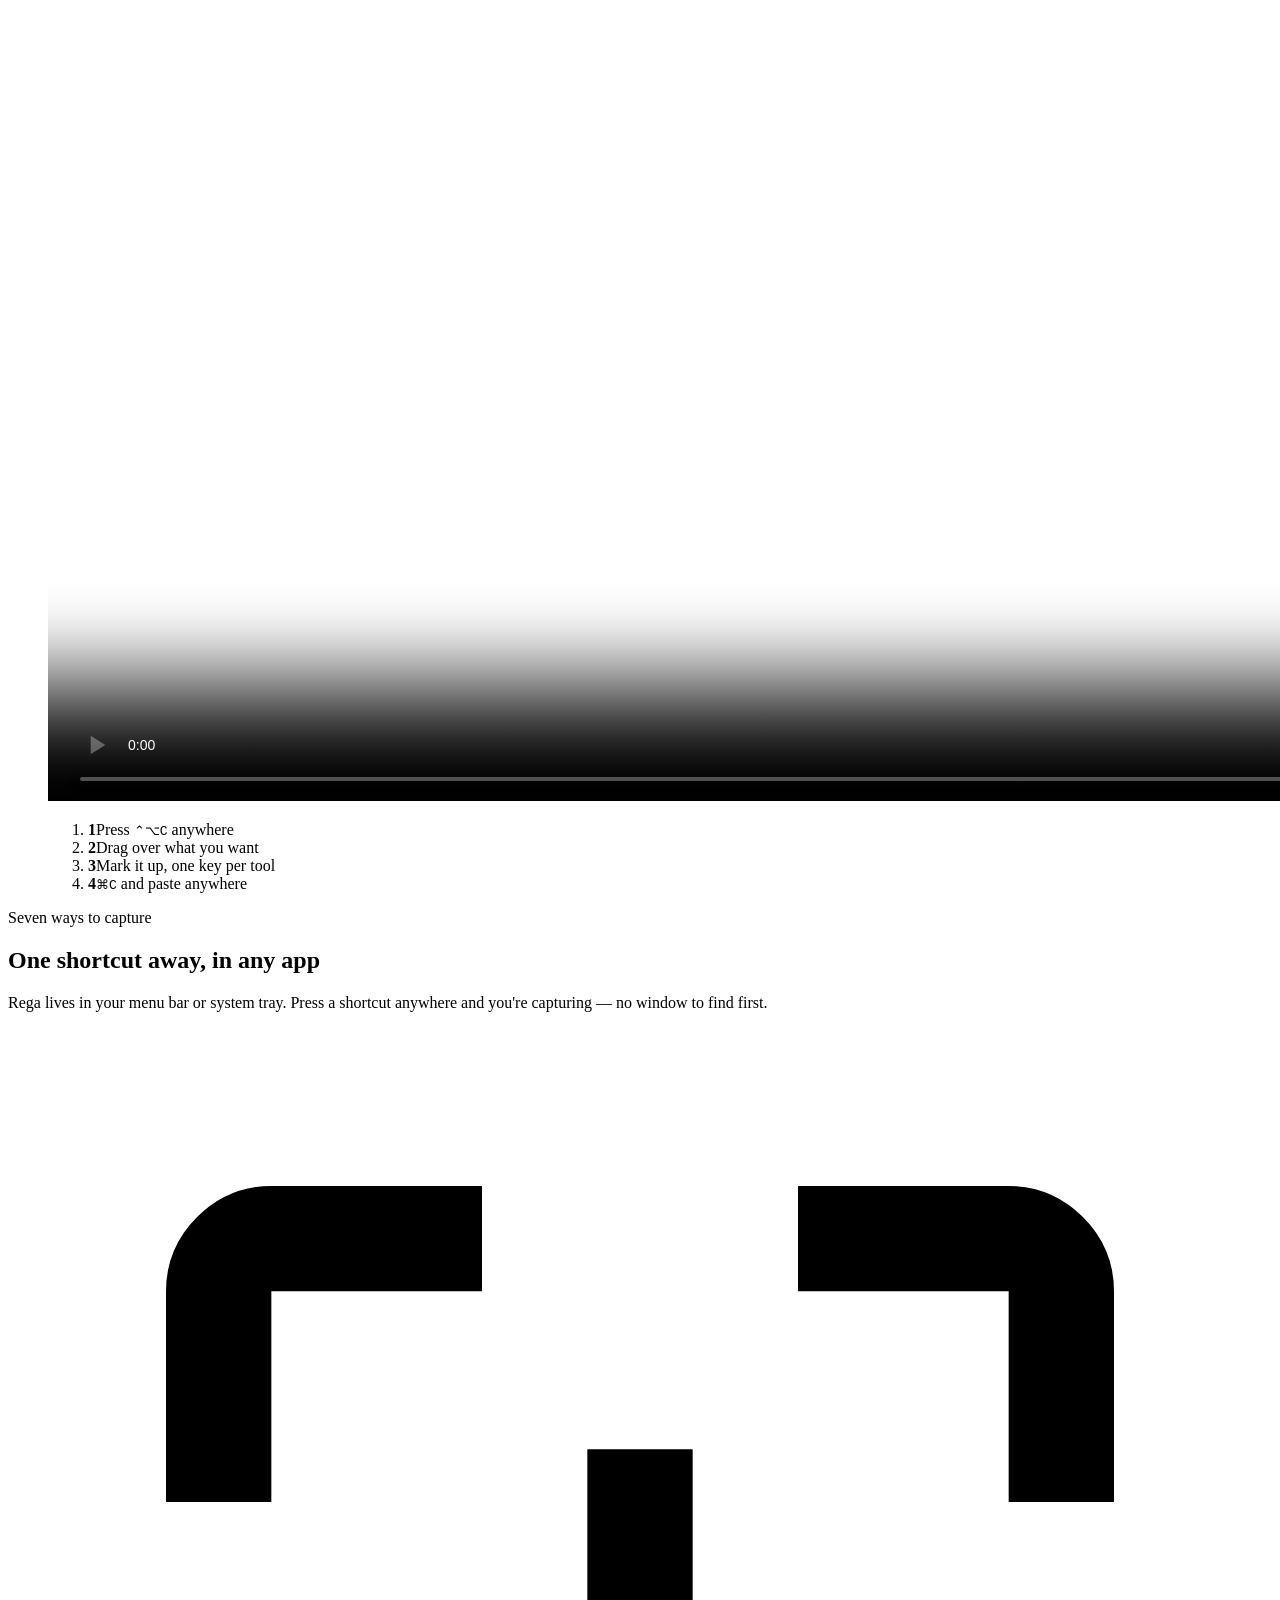
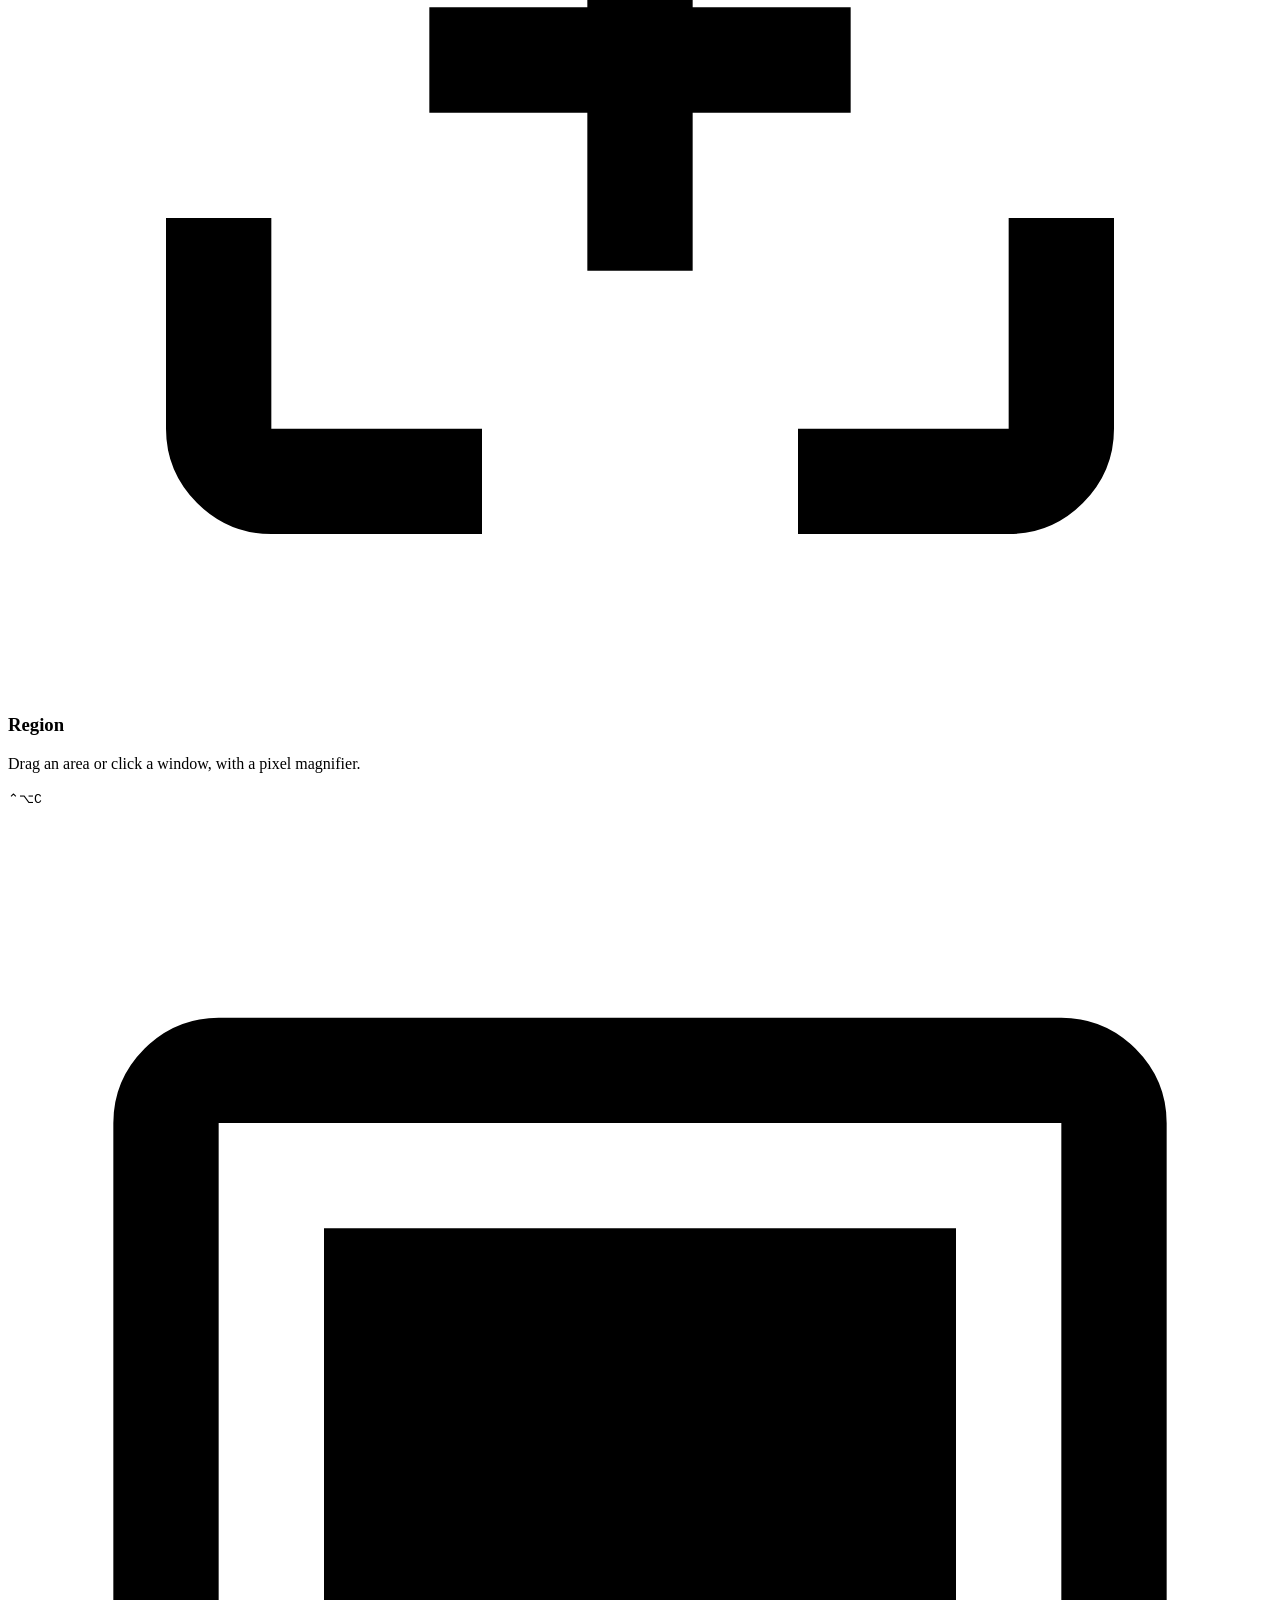
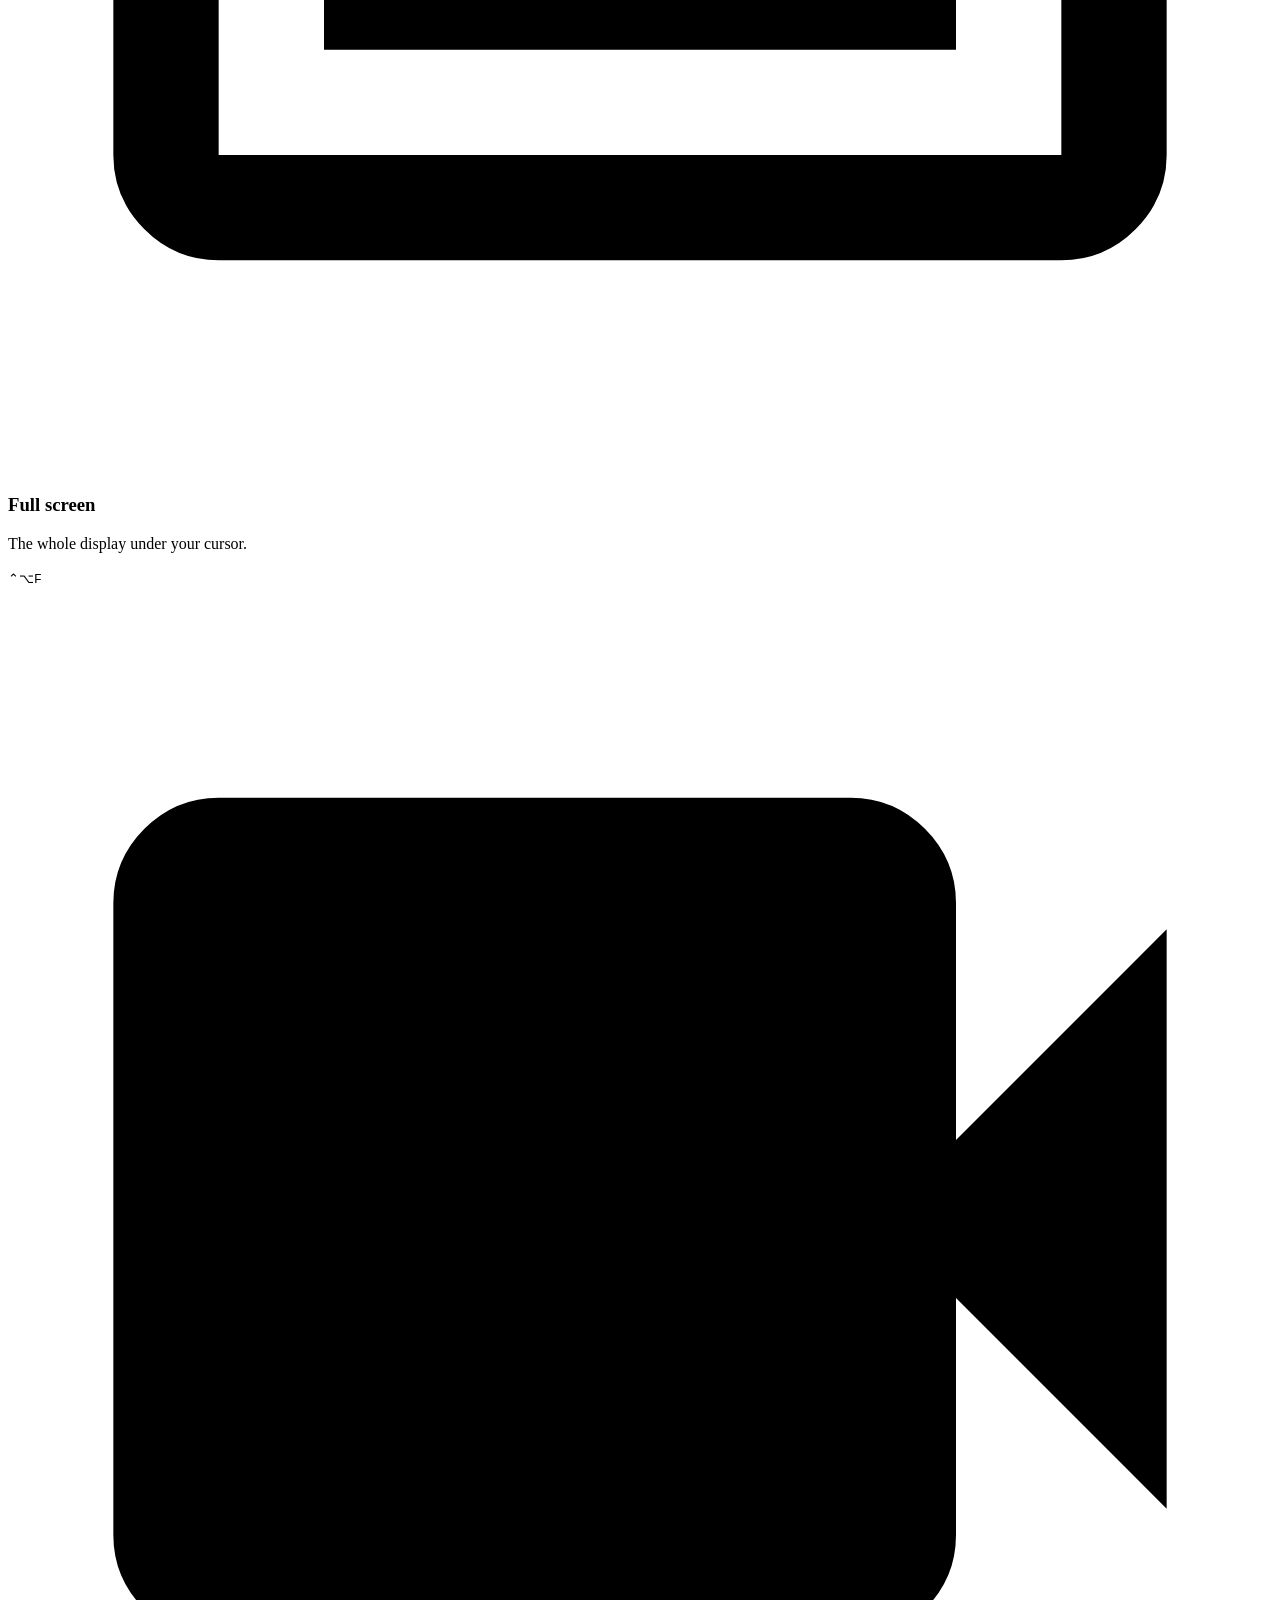
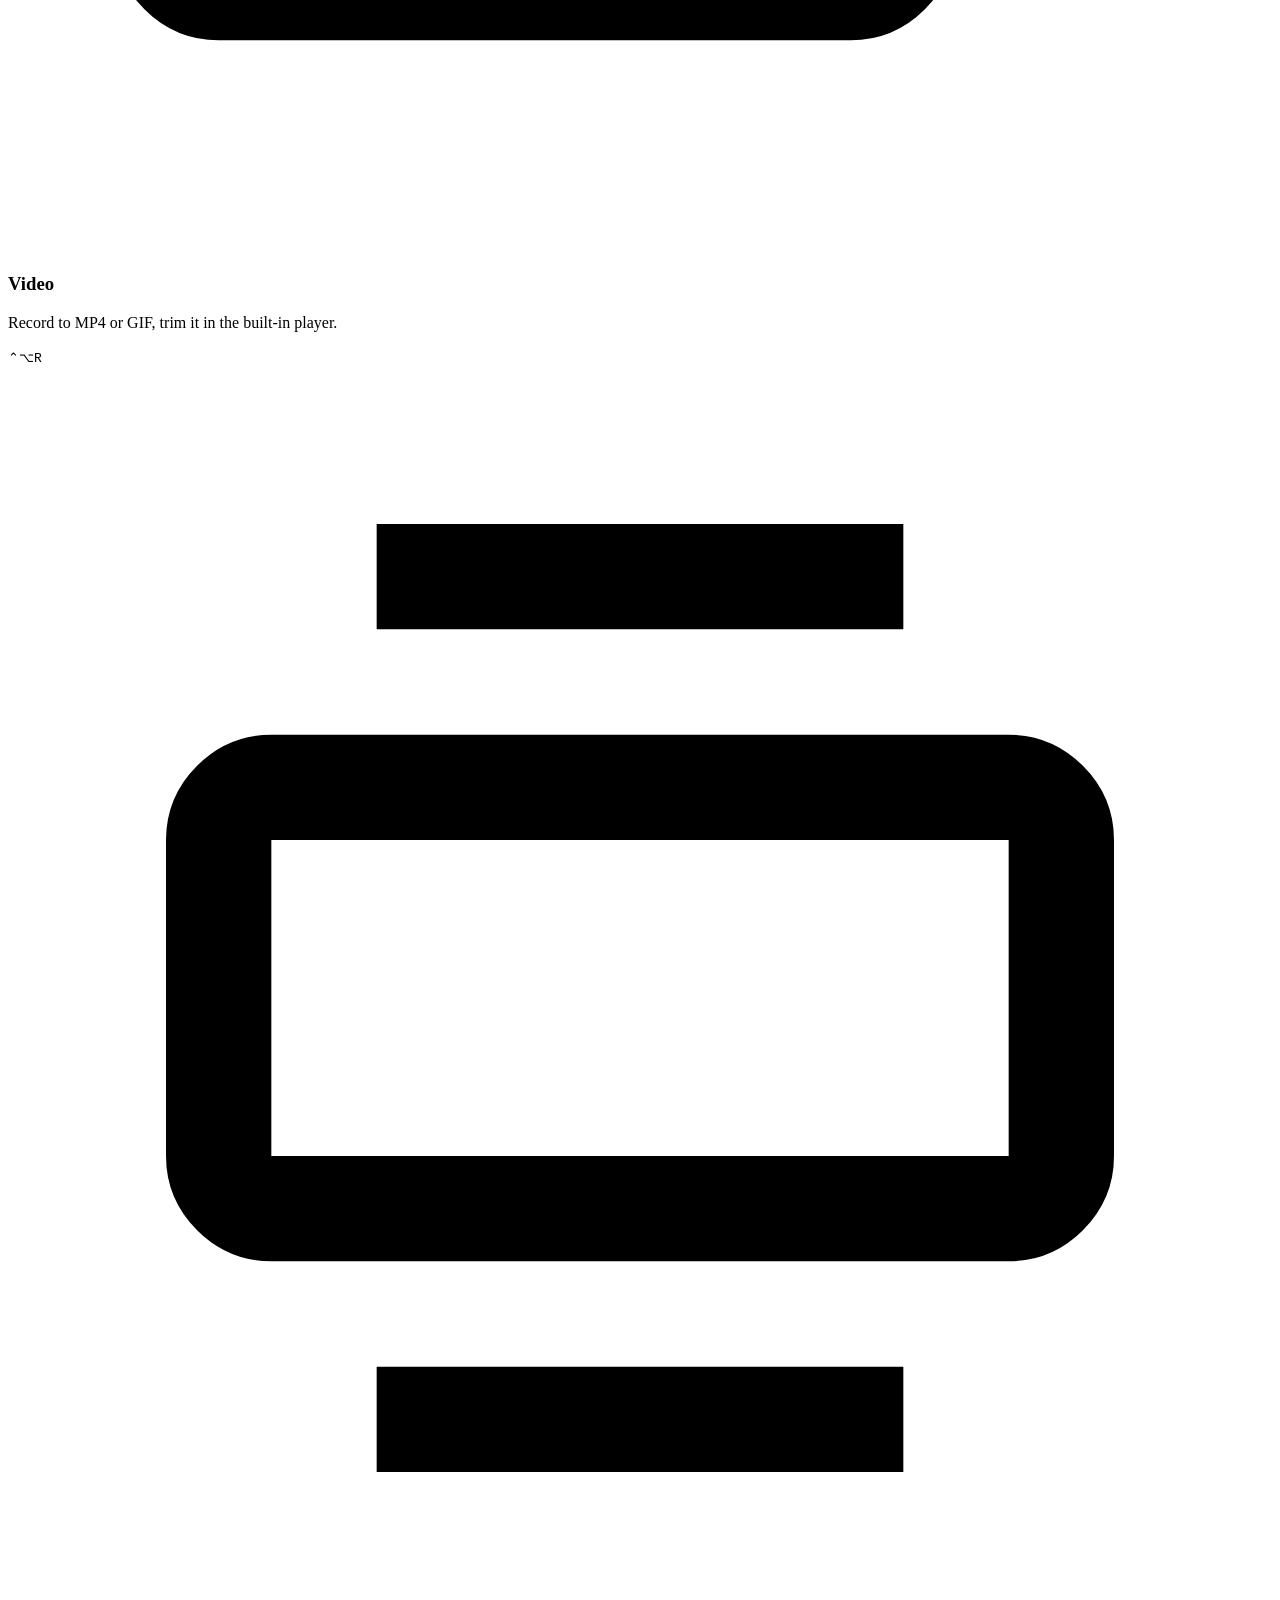
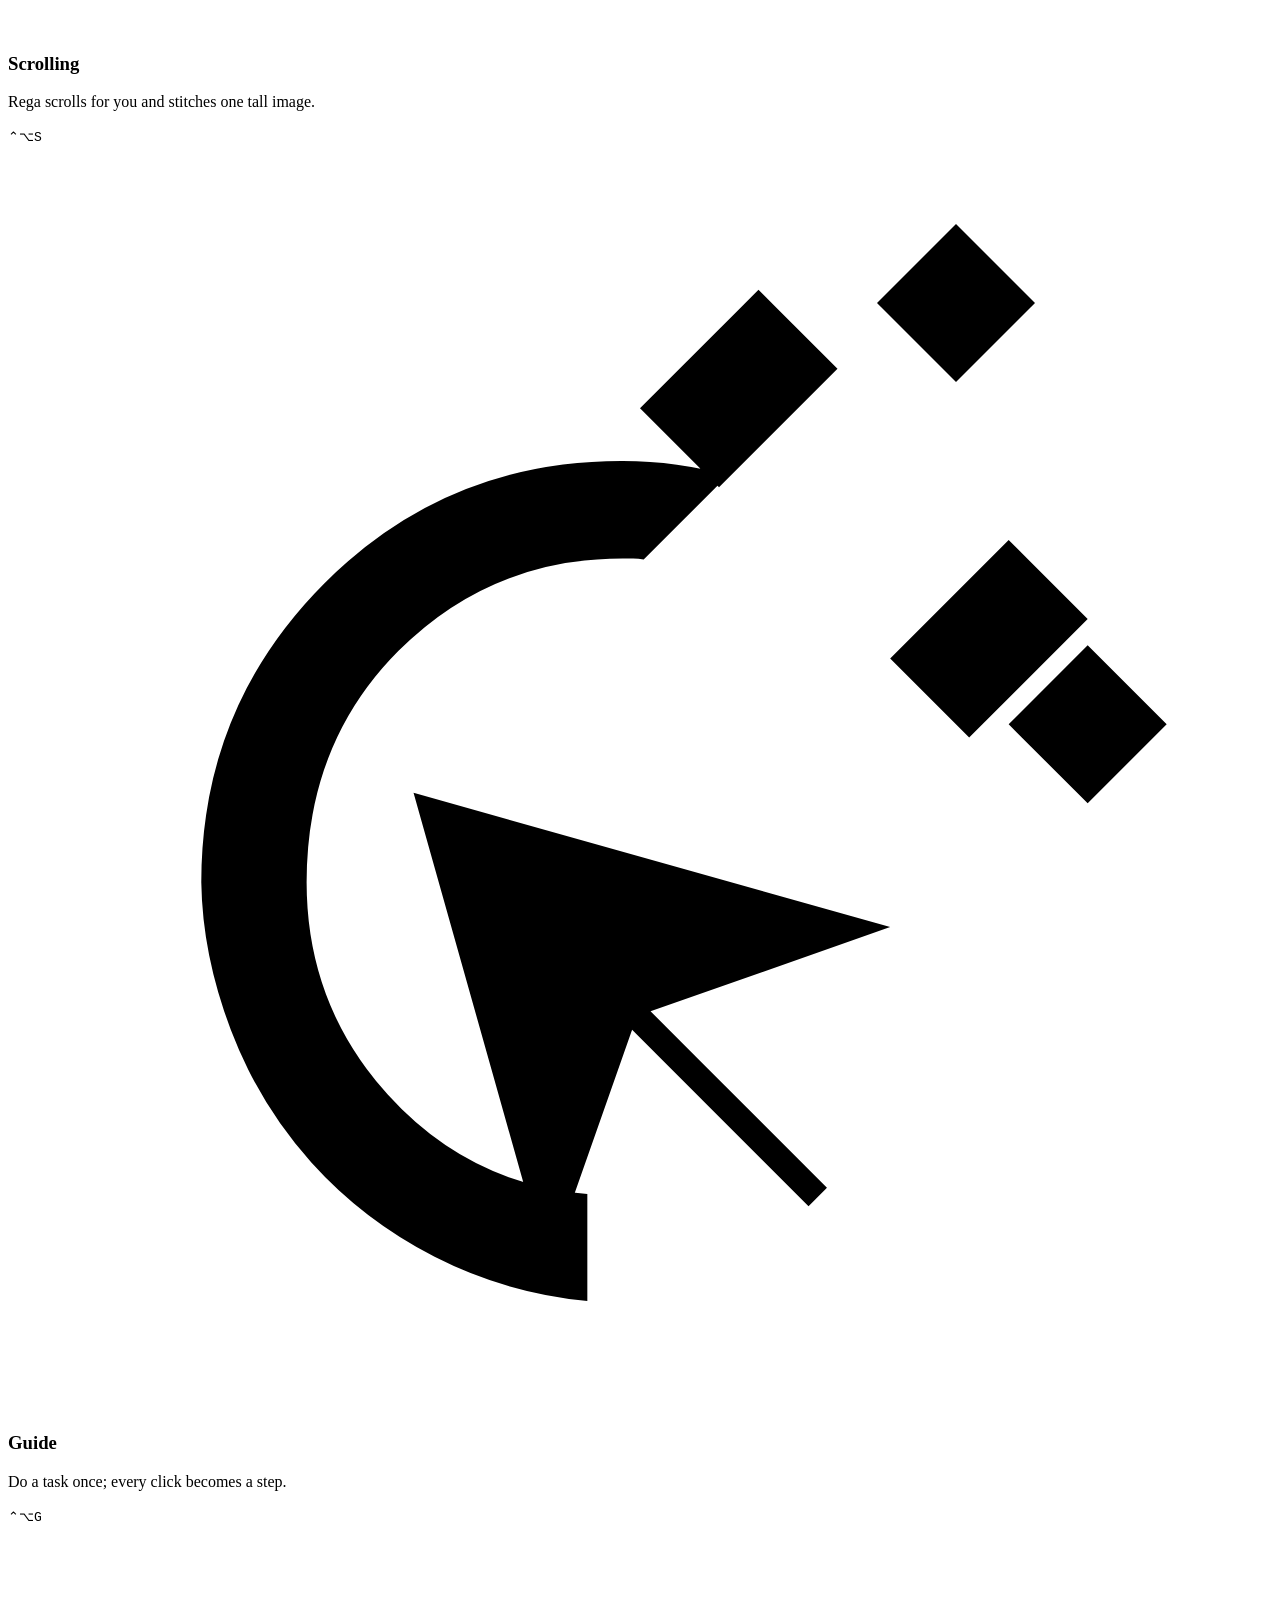
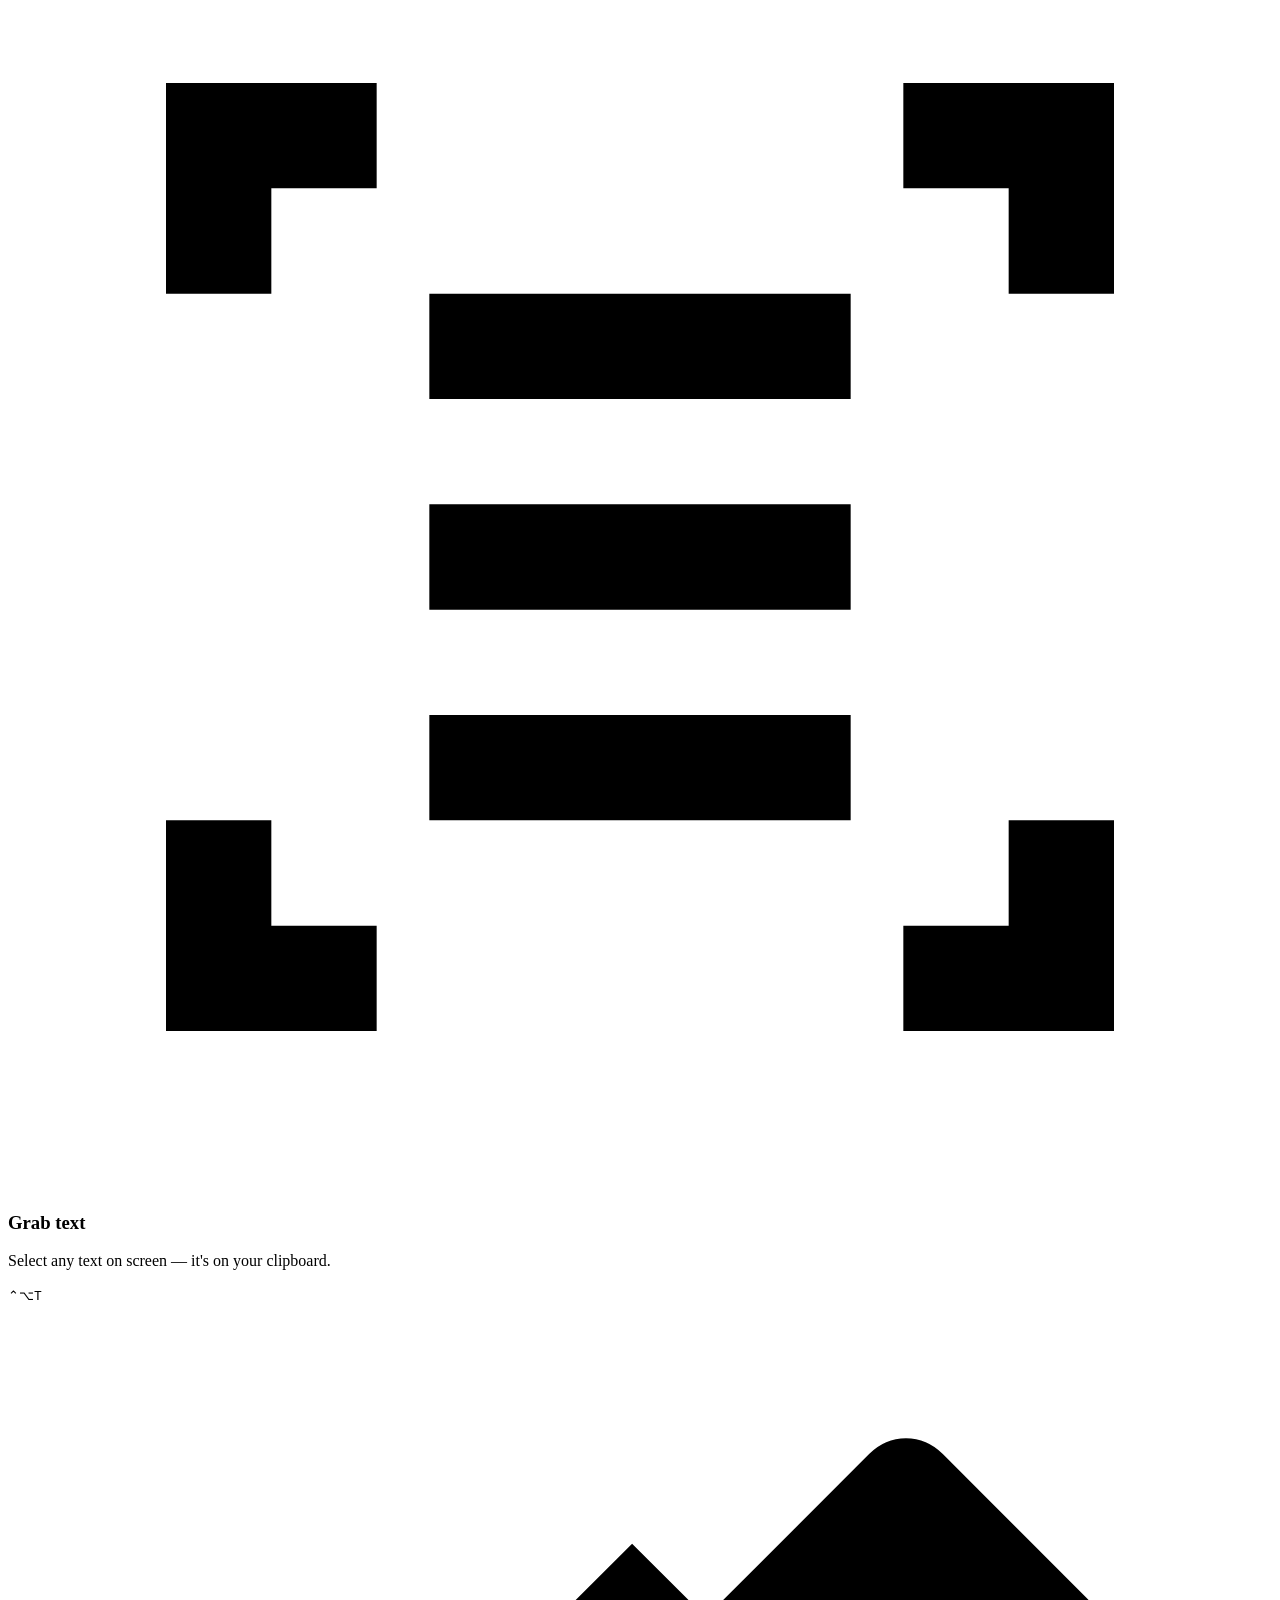
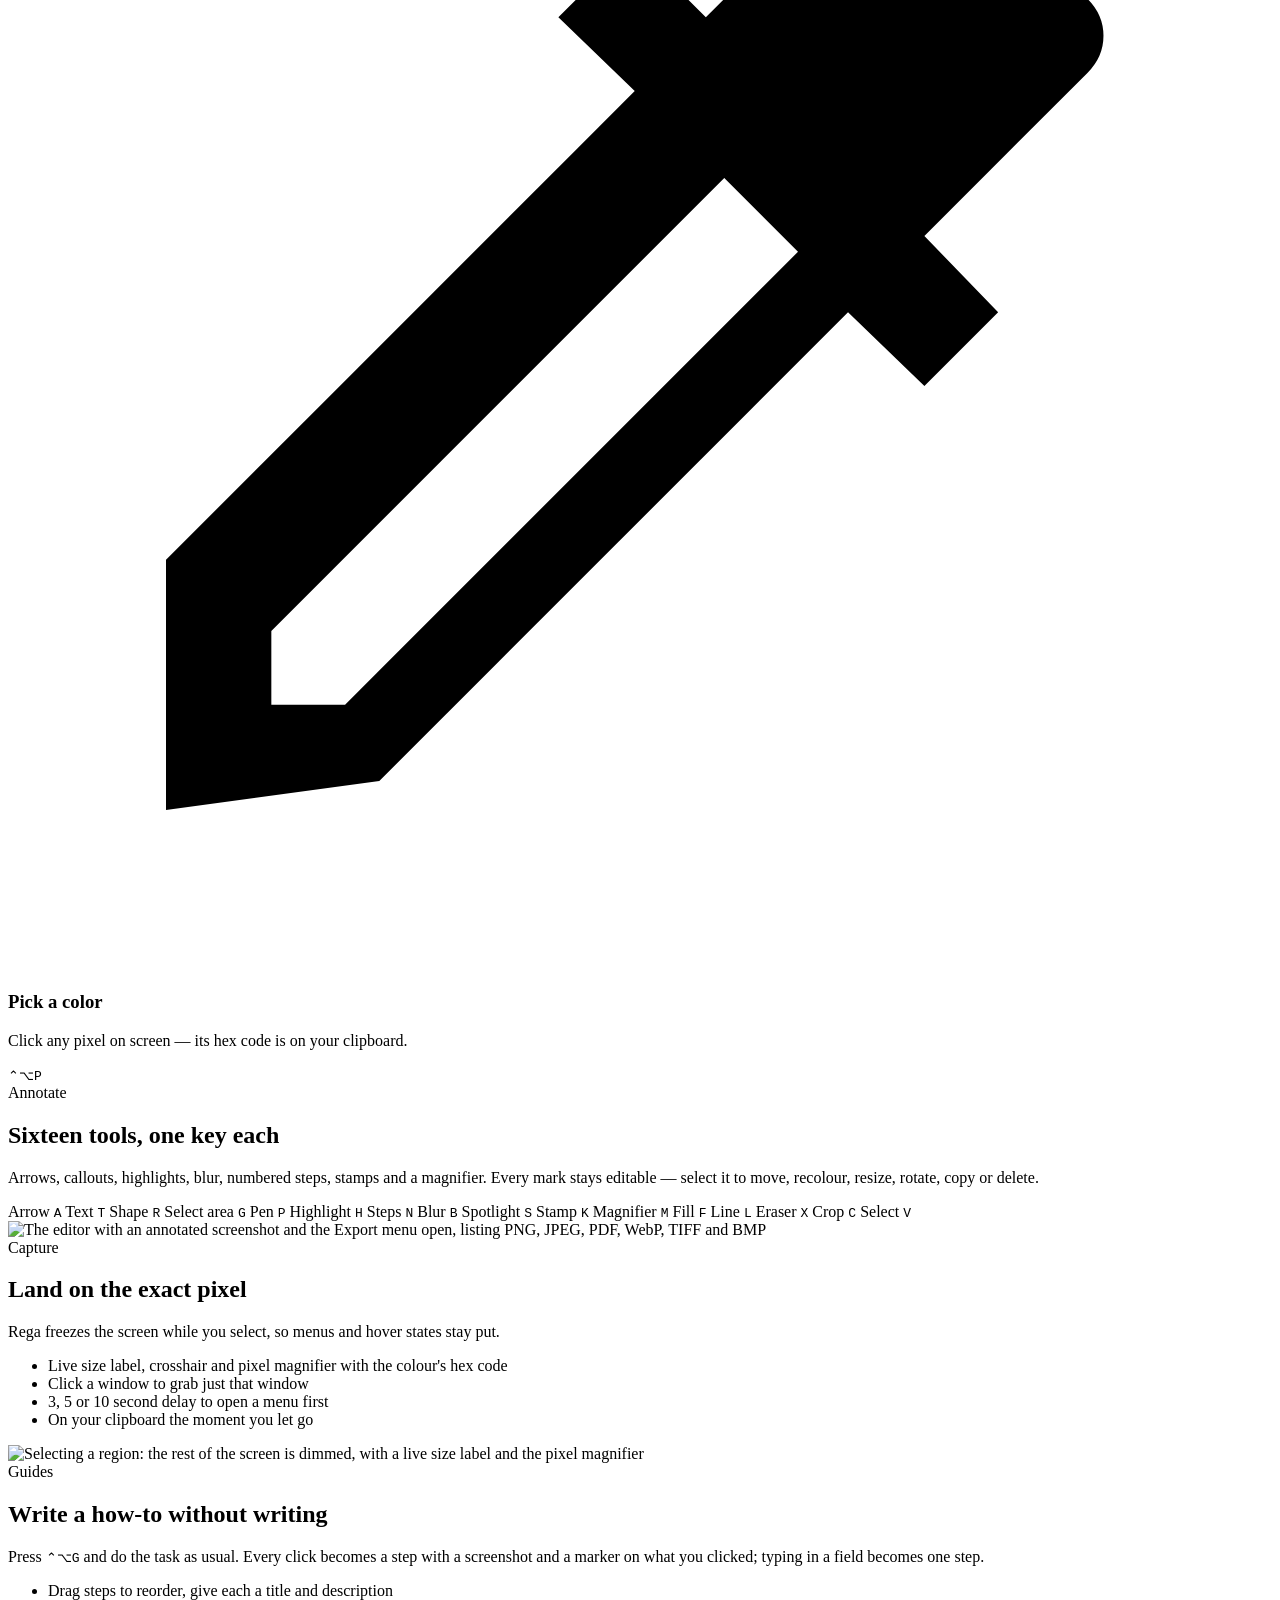
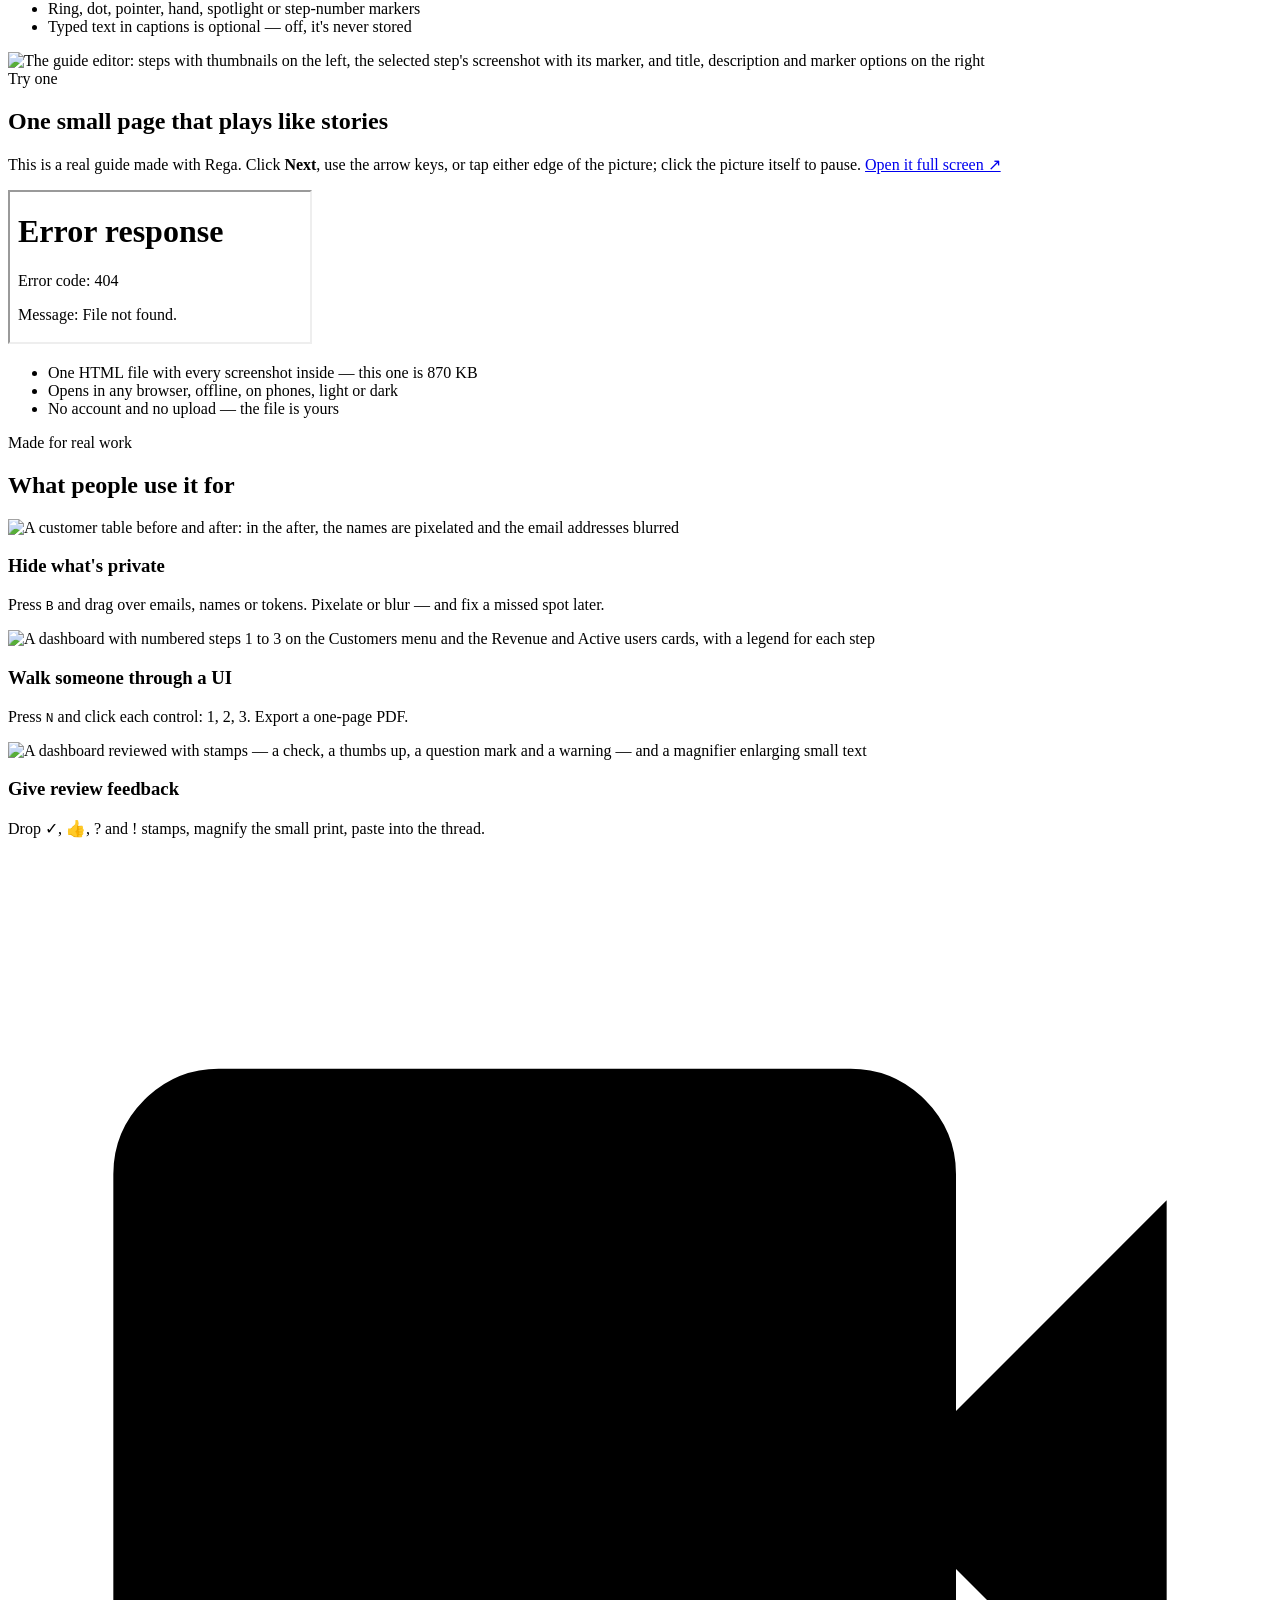
==== commit e2ecce8c: "Version 0.4.15: mark up a guide's pictures, hand a guide over to edit, .regaguide files open in Rega" ====
--- a/site/index.html
+++ b/site/index.html
@@ -45,7 +45,7 @@
 <section class="hero">
   <div class="wrap">
     <!-- generated:pill -->
-    <a class="pill" href="#download"><b>New</b> Rega 0.4.14 — Scrolling captures that keep going, no more flashes, a lighter editor →</a>
+    <a class="pill" href="#download"><b>New</b> Rega 0.4.15 — Guides: mark up the pictures, hand a guide over to edit, pause on a click →</a>
     <!-- /generated:pill -->
     <h1>Capture anything. <span class="gradient-text">Share it in a <a class="rega" href="#name" title="רֶגַע (rega) is Hebrew for “a moment”">rega</a>.</span></h1>
     <p class="lede">Screenshots, scrolling captures, screen recordings and step-by-step guides — marked up and on your clipboard in seconds. A fast, native app for macOS and Windows.</p>
@@ -57,7 +57,7 @@
       <a class="btn btn-large" href="#features">See what it does</a>
     </div>
     <!-- generated:hero-meta -->
-    <p class="hero-meta">Version 0.4.14 · macOS 12.3+ and Windows 10/11 · <a href="https://github.com/shairai/rega">Open source on GitHub</a></p>
+    <p class="hero-meta">Version 0.4.15 · macOS 12.3+ and Windows 10/11 · <a href="https://github.com/shairai/rega">Open source on GitHub</a></p>
     <!-- /generated:hero-meta -->
     <figure class="hero-shot demo">
       <div class="demo-frame">
@@ -184,7 +184,7 @@
       <div class="section-head">
         <span class="eyebrow">Try one</span>
         <h2>One small page that plays like stories</h2>
-        <p>This is a real guide made with Rega. Click <b>Next</b>, use the arrow keys, or tap either side of the picture. <a href="/guide-demo" target="_blank" rel="noopener">Open it full screen ↗</a></p>
+        <p>This is a real guide made with Rega. Click <b>Next</b>, use the arrow keys, or tap either edge of the picture; click the picture itself to pause. <a href="/guide-demo" target="_blank" rel="noopener">Open it full screen ↗</a></p>
       </div>
       <div class="guide-try">
         <iframe src="/guide-demo" title="A guide made with Rega: capture, mark up and share a screenshot, in five steps" loading="lazy"></iframe>
@@ -317,8 +317,8 @@
           <div><h3>macOS</h3><div class="os-note">Apple silicon and Intel</div></div>
           <span class="you-tag">Your system</span>
         </header>
-        <a class="btn btn-primary btn-large" href="/download/mac" data-version="0.4.14">Download for Mac</a>
-        <dl><dt>Version</dt><dd>0.4.14 · 24 Nov 2026</dd><dt>Size</dt><dd>16.0 MB disk image</dd><dt>Needs</dt><dd>macOS 12.3 or later</dd></dl>
+        <a class="btn btn-primary btn-large" href="/download/mac" data-version="0.4.15">Download for Mac</a>
+        <dl><dt>Version</dt><dd>0.4.15 · 25 Nov 2026</dd><dt>Size</dt><dd>16.1 MB disk image</dd><dt>Needs</dt><dd>macOS 12.3 or later</dd></dl>
         <details>
           <summary>First launch</summary>
           <ol>
@@ -334,8 +334,8 @@
           <div><h3>Windows</h3><div class="os-note">64-bit installer</div></div>
           <span class="you-tag">Your system</span>
         </header>
-        <a class="btn btn-primary btn-large" href="/download/windows" data-version="0.4.14">Download for Windows</a>
-        <dl><dt>Version</dt><dd>0.4.14 · 24 Nov 2026</dd><dt>Size</dt><dd>6.7 MB installer</dd><dt>Needs</dt><dd>Windows 10 or 11, 64-bit</dd></dl>
+        <a class="btn btn-primary btn-large" href="/download/windows" data-version="0.4.15">Download for Windows</a>
+        <dl><dt>Version</dt><dd>0.4.15 · 25 Nov 2026</dd><dt>Size</dt><dd>6.7 MB installer</dd><dt>Needs</dt><dd>Windows 10 or 11, 64-bit</dd></dl>
         <details>
           <summary>First launch</summary>
           <ol>
